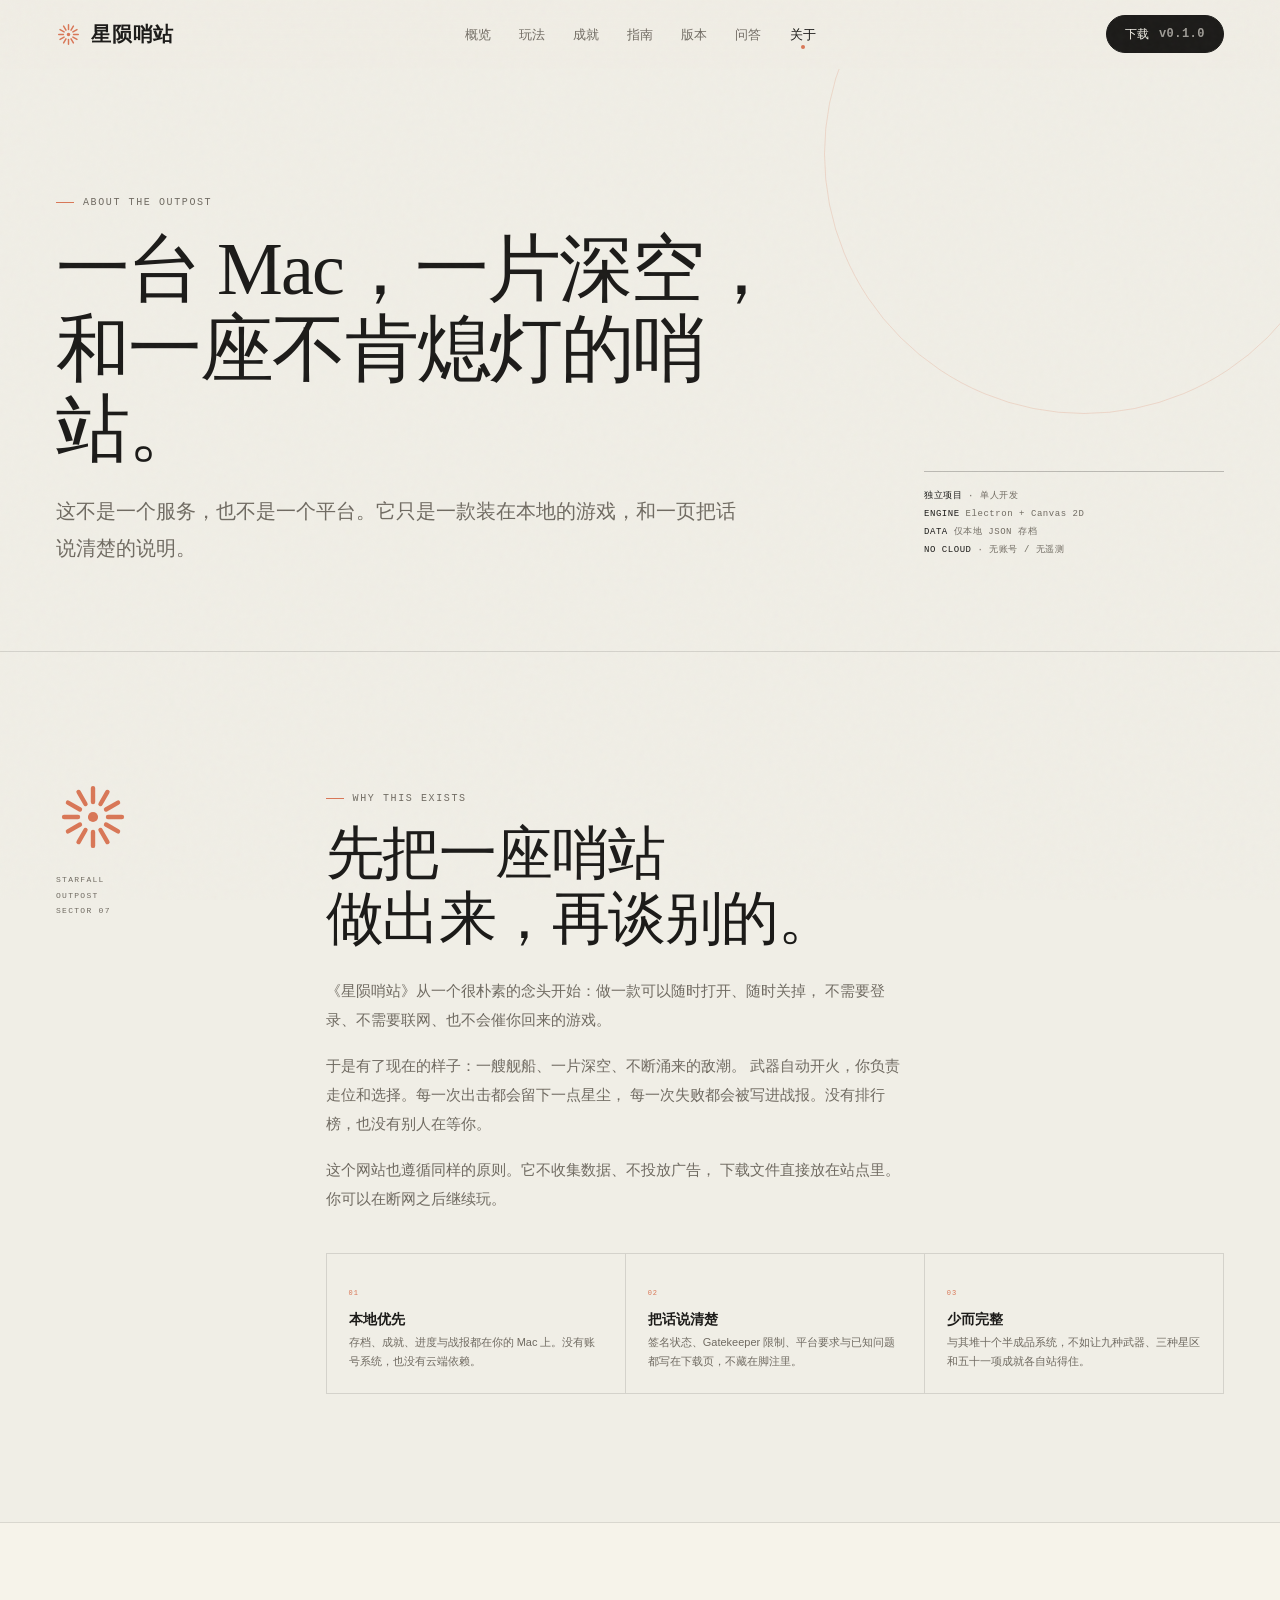
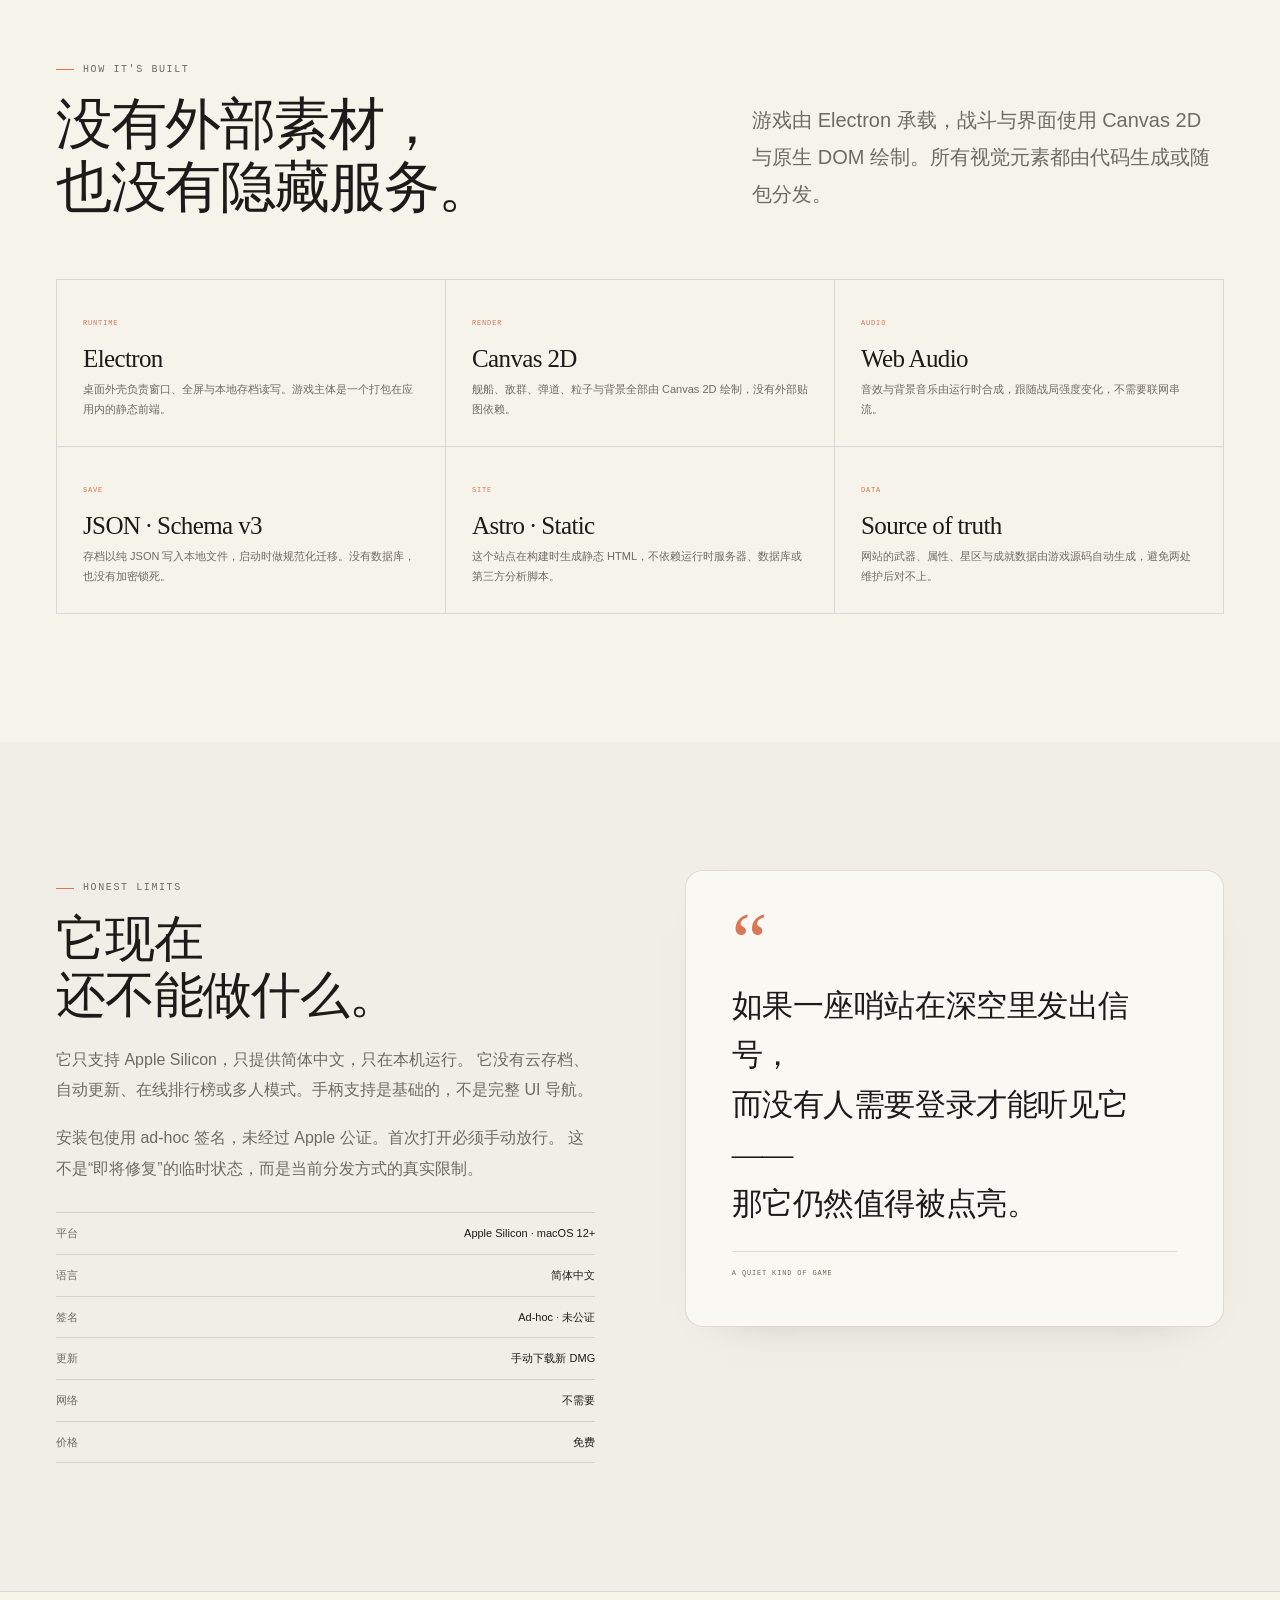
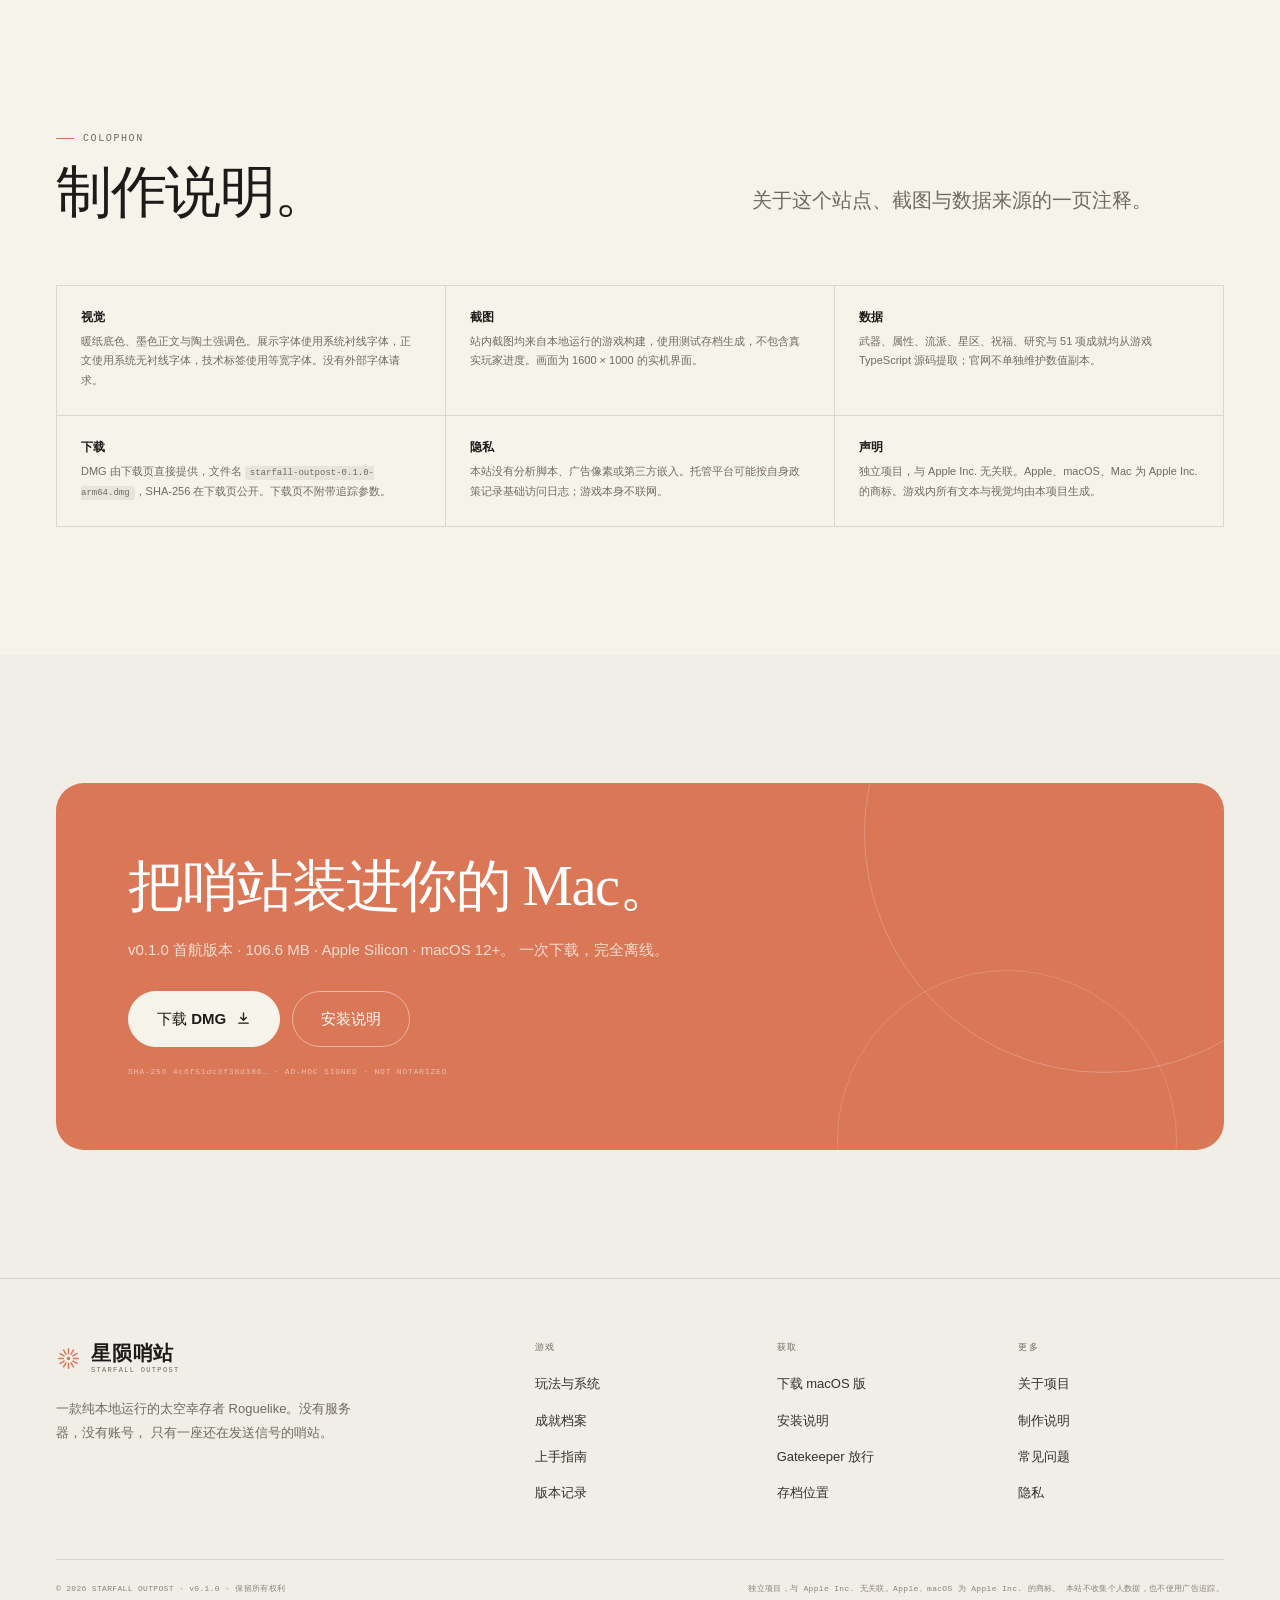
==== about/index.html @ a17a9070 "Deploy STARFALL OUTPOST site v0.1.0" ====
<!DOCTYPE html><html lang="zh-CN"> <head><meta charset="UTF-8"><meta name="viewport" content="width=device-width, initial-scale=1.0"><meta name="color-scheme" content="light"><meta name="theme-color" content="#f0eee6"><title>关于项目 · 星陨哨站</title><meta name="description" content="关于《星陨哨站》：一款纯本地太空幸存者 Roguelike 的设计原则、技术构成、已知限制与制作说明。"><link rel="canonical" href="https://luckbubby2014.github.io/about/"><link rel="icon" type="image/svg+xml" href="/favicon.svg"><link rel="apple-touch-icon" href="/images/app-icon.png"><meta property="og:type" content="website"><meta property="og:site_name" content="星陨哨站"><meta property="og:locale" content="zh_CN"><meta property="og:title" content="关于项目 · 星陨哨站"><meta property="og:description" content="关于《星陨哨站》：一款纯本地太空幸存者 Roguelike 的设计原则、技术构成、已知限制与制作说明。"><meta property="og:url" content="https://luckbubby2014.github.io/about/"><meta property="og:image" content="https://luckbubby2014.github.io/images/og.png"><meta property="og:image:width" content="1200"><meta property="og:image:height" content="630"><meta name="twitter:card" content="summary_large_image"><meta name="twitter:title" content="关于项目 · 星陨哨站"><meta name="twitter:description" content="关于《星陨哨站》：一款纯本地太空幸存者 Roguelike 的设计原则、技术构成、已知限制与制作说明。"><meta name="twitter:image" content="https://luckbubby2014.github.io/images/og.png"><script type="application/ld+json">{"@context":"https://schema.org","@type":"VideoGame","name":"星陨哨站","alternateName":"STARFALL OUTPOST","description":"《星陨哨站》是一款纯本地运行的太空幸存者 Roguelike。自动开火、手动走位，在九种武器、四系流派与无尽敌潮之间，拼出一条属于你的防线。","genre":["Roguelike","Survivors-like","Shooter"],"gamePlatform":"macOS","operatingSystem":"macOS 12+","applicationCategory":"GameApplication","softwareVersion":"0.1.0","inLanguage":"zh-CN","offers":{"@type":"Offer","price":"0","priceCurrency":"CNY"},"publisher":{"@type":"Organization","name":"STARFALL OUTPOST"}}</script><link rel="stylesheet" href="/_astro/about.CJ0Wlrjl.css">
<link rel="stylesheet" href="/_astro/about.CrlZFzSG.css"></head> <body class> <a class="skip-link" href="#main">跳到主要内容</a> <header class="site-header" id="site-header"> <div class="wrap header-inner"> <a class="brand " href="/" aria-label="星陨哨站 · 首页"> <svg class="brand-mark" width="22" height="22" viewBox="0 0 32 32" fill="none" aria-hidden="true"> <g stroke="currentColor" stroke-width="1.9" stroke-linecap="round"> <line x1="16" y1="3.5" x2="16" y2="9.5" transform="rotate(0 16 16)"></line><line x1="16" y1="3.5" x2="16" y2="9.5" transform="rotate(30 16 16)"></line><line x1="16" y1="3.5" x2="16" y2="9.5" transform="rotate(60 16 16)"></line><line x1="16" y1="3.5" x2="16" y2="9.5" transform="rotate(90 16 16)"></line><line x1="16" y1="3.5" x2="16" y2="9.5" transform="rotate(120 16 16)"></line><line x1="16" y1="3.5" x2="16" y2="9.5" transform="rotate(150 16 16)"></line><line x1="16" y1="3.5" x2="16" y2="9.5" transform="rotate(180 16 16)"></line><line x1="16" y1="3.5" x2="16" y2="9.5" transform="rotate(210 16 16)"></line><line x1="16" y1="3.5" x2="16" y2="9.5" transform="rotate(240 16 16)"></line><line x1="16" y1="3.5" x2="16" y2="9.5" transform="rotate(270 16 16)"></line><line x1="16" y1="3.5" x2="16" y2="9.5" transform="rotate(300 16 16)"></line><line x1="16" y1="3.5" x2="16" y2="9.5" transform="rotate(330 16 16)"></line> </g> <circle cx="16" cy="16" r="2.2" fill="currentColor"></circle> </svg> <span class="brand-word"> <span class="brand-cn">星陨哨站</span>  </span> </a> <nav class="site-nav" aria-label="主导航"> <a href="/"> 概览 </a><a href="/features"> 玩法 </a><a href="/achievements"> 成就 </a><a href="/guide"> 指南 </a><a href="/changelog"> 版本 </a><a href="/faq"> 问答 </a><a href="/about" aria-current="page"> 关于 </a> </nav> <div class="header-actions"> <a class="btn btn--sm" href="/download">
下载 <span class="mono" style="opacity:.6">v0.1.0</span> </a> <button class="nav-toggle" type="button" aria-expanded="false" aria-controls="mobile-nav" aria-label="打开菜单"> <span></span> </button> </div> </div> </header> <div class="mobile-nav" id="mobile-nav"> <a href="/"> 概览 <span>01</span> </a><a href="/features"> 玩法 <span>02</span> </a><a href="/achievements"> 成就 <span>03</span> </a><a href="/guide"> 指南 <span>04</span> </a><a href="/changelog"> 版本 <span>05</span> </a><a href="/faq"> 问答 <span>06</span> </a><a href="/about" aria-current="page"> 关于 <span>07</span> </a><a href="/download"> 下载 <span>08</span> </a> <a class="btn" href="/download">下载 macOS 版 · 106.6 MB</a> </div> <main id="main">  <header class="page-hero"> <div class="wrap"> <div class="eyebrow">ABOUT THE OUTPOST</div> <div class="page-hero-side"> <div> <h1>一台 Mac，一片深空，<br />和一座不肯熄灯的哨站。</h1> <p class="lede">这不是一个服务，也不是一个平台。它只是一款装在本地的游戏，和一页把话说清楚的说明。</p> </div> <div class="page-hero-note"><b>独立项目</b> · 单人开发<br /><b>ENGINE</b> Electron + Canvas 2D<br /><b>DATA</b> 仅本地 JSON 存档<br /><b>NO CLOUD</b> · 无账号 / 无遥测</div> </div> </div> </header> <section class="section" data-astro-cid-kh7btl4r> <div class="wrap about-layout" data-astro-cid-kh7btl4r> <aside class="about-mark" data-astro-cid-kh7btl4r> <svg class width="74" height="74" viewBox="0 0 32 32" fill="none" aria-hidden="true"> <g stroke="currentColor" stroke-width="1.9" stroke-linecap="round"> <line x1="16" y1="3.5" x2="16" y2="9.5" transform="rotate(0 16 16)"></line><line x1="16" y1="3.5" x2="16" y2="9.5" transform="rotate(30 16 16)"></line><line x1="16" y1="3.5" x2="16" y2="9.5" transform="rotate(60 16 16)"></line><line x1="16" y1="3.5" x2="16" y2="9.5" transform="rotate(90 16 16)"></line><line x1="16" y1="3.5" x2="16" y2="9.5" transform="rotate(120 16 16)"></line><line x1="16" y1="3.5" x2="16" y2="9.5" transform="rotate(150 16 16)"></line><line x1="16" y1="3.5" x2="16" y2="9.5" transform="rotate(180 16 16)"></line><line x1="16" y1="3.5" x2="16" y2="9.5" transform="rotate(210 16 16)"></line><line x1="16" y1="3.5" x2="16" y2="9.5" transform="rotate(240 16 16)"></line><line x1="16" y1="3.5" x2="16" y2="9.5" transform="rotate(270 16 16)"></line><line x1="16" y1="3.5" x2="16" y2="9.5" transform="rotate(300 16 16)"></line><line x1="16" y1="3.5" x2="16" y2="9.5" transform="rotate(330 16 16)"></line> </g> <circle cx="16" cy="16" r="2.2" fill="currentColor"></circle> </svg> <span class="mono" data-astro-cid-kh7btl4r>STARFALL<br data-astro-cid-kh7btl4r>OUTPOST<br data-astro-cid-kh7btl4r>SECTOR 07</span> </aside> <div class="about-copy" data-astro-cid-kh7btl4r> <div class="eyebrow" data-astro-cid-kh7btl4r>WHY THIS EXISTS</div> <h2 style="margin-top:14px" data-astro-cid-kh7btl4r>先把一座哨站<br data-astro-cid-kh7btl4r>做出来，再谈别的。</h2> <div class="body-copy" style="margin-top:24px" data-astro-cid-kh7btl4r> <p data-astro-cid-kh7btl4r>
《星陨哨站》从一个很朴素的念头开始：做一款可以随时打开、随时关掉，
            不需要登录、不需要联网、也不会催你回来的游戏。
</p> <p data-astro-cid-kh7btl4r>
于是有了现在的样子：一艘舰船、一片深空、不断涌来的敌潮。
            武器自动开火，你负责走位和选择。每一次出击都会留下一点星尘，
            每一次失败都会被写进战报。没有排行榜，也没有别人在等你。
</p> <p data-astro-cid-kh7btl4r>
这个网站也遵循同样的原则。它不收集数据、不投放广告，
            下载文件直接放在站点里。你可以在断网之后继续玩。
</p> </div> <div class="about-principles" data-astro-cid-kh7btl4r> <article data-astro-cid-kh7btl4r><span class="mono" data-astro-cid-kh7btl4r>01</span><h3 data-astro-cid-kh7btl4r>本地优先</h3><p data-astro-cid-kh7btl4r>存档、成就、进度与战报都在你的 Mac 上。没有账号系统，也没有云端依赖。</p></article> <article data-astro-cid-kh7btl4r><span class="mono" data-astro-cid-kh7btl4r>02</span><h3 data-astro-cid-kh7btl4r>把话说清楚</h3><p data-astro-cid-kh7btl4r>签名状态、Gatekeeper 限制、平台要求与已知问题都写在下载页，不藏在脚注里。</p></article> <article data-astro-cid-kh7btl4r><span class="mono" data-astro-cid-kh7btl4r>03</span><h3 data-astro-cid-kh7btl4r>少而完整</h3><p data-astro-cid-kh7btl4r>与其堆十个半成品系统，不如让九种武器、三种星区和五十一项成就各自站得住。</p></article> </div> </div> </div> </section> <section class="section section--paper-warm section--line" data-astro-cid-kh7btl4r> <div class="wrap" data-astro-cid-kh7btl4r> <div class="section-head" data-astro-cid-kh7btl4r> <div data-astro-cid-kh7btl4r> <div class="eyebrow" data-astro-cid-kh7btl4r>HOW IT'S BUILT</div> <h2 data-astro-cid-kh7btl4r>没有外部素材，<br data-astro-cid-kh7btl4r>也没有隐藏服务。</h2> </div> <p class="lede" data-astro-cid-kh7btl4r>游戏由 Electron 承载，战斗与界面使用 Canvas 2D 与原生 DOM 绘制。所有视觉元素都由代码生成或随包分发。</p> </div> <div class="tech-grid" data-astro-cid-kh7btl4r> <article data-astro-cid-kh7btl4r><span class="mono" data-astro-cid-kh7btl4r>RUNTIME</span><h3 data-astro-cid-kh7btl4r>Electron</h3><p data-astro-cid-kh7btl4r>桌面外壳负责窗口、全屏与本地存档读写。游戏主体是一个打包在应用内的静态前端。</p></article> <article data-astro-cid-kh7btl4r><span class="mono" data-astro-cid-kh7btl4r>RENDER</span><h3 data-astro-cid-kh7btl4r>Canvas 2D</h3><p data-astro-cid-kh7btl4r>舰船、敌群、弹道、粒子与背景全部由 Canvas 2D 绘制，没有外部贴图依赖。</p></article> <article data-astro-cid-kh7btl4r><span class="mono" data-astro-cid-kh7btl4r>AUDIO</span><h3 data-astro-cid-kh7btl4r>Web Audio</h3><p data-astro-cid-kh7btl4r>音效与背景音乐由运行时合成，跟随战局强度变化，不需要联网串流。</p></article> <article data-astro-cid-kh7btl4r><span class="mono" data-astro-cid-kh7btl4r>SAVE</span><h3 data-astro-cid-kh7btl4r>JSON · Schema v3</h3><p data-astro-cid-kh7btl4r>存档以纯 JSON 写入本地文件，启动时做规范化迁移。没有数据库，也没有加密锁死。</p></article> <article data-astro-cid-kh7btl4r><span class="mono" data-astro-cid-kh7btl4r>SITE</span><h3 data-astro-cid-kh7btl4r>Astro · Static</h3><p data-astro-cid-kh7btl4r>这个站点在构建时生成静态 HTML，不依赖运行时服务器、数据库或第三方分析脚本。</p></article> <article data-astro-cid-kh7btl4r><span class="mono" data-astro-cid-kh7btl4r>DATA</span><h3 data-astro-cid-kh7btl4r>Source of truth</h3><p data-astro-cid-kh7btl4r>网站的武器、属性、星区与成就数据由游戏源码自动生成，避免两处维护后对不上。</p></article> </div> </div> </section> <section class="section" data-astro-cid-kh7btl4r> <div class="wrap about-columns" data-astro-cid-kh7btl4r> <div data-astro-cid-kh7btl4r> <div class="eyebrow" data-astro-cid-kh7btl4r>HONEST LIMITS</div> <h2 style="margin-top:14px" data-astro-cid-kh7btl4r>它现在<br data-astro-cid-kh7btl4r>还不能做什么。</h2> <div class="body-copy" style="margin-top:22px" data-astro-cid-kh7btl4r> <p data-astro-cid-kh7btl4r>
它只支持 Apple Silicon，只提供简体中文，只在本机运行。
            它没有云存档、自动更新、在线排行榜或多人模式。手柄支持是基础的，不是完整 UI 导航。
</p> <p data-astro-cid-kh7btl4r>
安装包使用 ad-hoc 签名，未经过 Apple 公证。首次打开必须手动放行。
            这不是“即将修复”的临时状态，而是当前分发方式的真实限制。
</p> </div> <div class="limits-list" data-astro-cid-kh7btl4r> <div data-astro-cid-kh7btl4r><span data-astro-cid-kh7btl4r>平台</span><b data-astro-cid-kh7btl4r>Apple Silicon · macOS 12+</b></div> <div data-astro-cid-kh7btl4r><span data-astro-cid-kh7btl4r>语言</span><b data-astro-cid-kh7btl4r>简体中文</b></div> <div data-astro-cid-kh7btl4r><span data-astro-cid-kh7btl4r>签名</span><b data-astro-cid-kh7btl4r>Ad-hoc · 未公证</b></div> <div data-astro-cid-kh7btl4r><span data-astro-cid-kh7btl4r>更新</span><b data-astro-cid-kh7btl4r>手动下载新 DMG</b></div> <div data-astro-cid-kh7btl4r><span data-astro-cid-kh7btl4r>网络</span><b data-astro-cid-kh7btl4r>不需要</b></div> <div data-astro-cid-kh7btl4r><span data-astro-cid-kh7btl4r>价格</span><b data-astro-cid-kh7btl4r>免费</b></div> </div> </div> <div class="about-quote" data-astro-cid-kh7btl4r> <div class="quote-mark" aria-hidden="true" data-astro-cid-kh7btl4r>“</div> <blockquote data-astro-cid-kh7btl4r>
如果一座哨站在深空里发出信号，<br data-astro-cid-kh7btl4r>
而没有人需要登录才能听见它——<br data-astro-cid-kh7btl4r>
那它仍然值得被点亮。
</blockquote> <span class="mono" data-astro-cid-kh7btl4r>A QUIET KIND OF GAME</span> </div> </div> </section> <section class="section section--paper-warm section--line" id="colophon" data-astro-cid-kh7btl4r> <div class="wrap" data-astro-cid-kh7btl4r> <div class="section-head" data-astro-cid-kh7btl4r> <div data-astro-cid-kh7btl4r> <div class="eyebrow" data-astro-cid-kh7btl4r>COLOPHON</div> <h2 data-astro-cid-kh7btl4r>制作说明。</h2> </div> <p class="lede" data-astro-cid-kh7btl4r>关于这个站点、截图与数据来源的一页注释。</p> </div> <div class="colophon-grid" data-astro-cid-kh7btl4r> <div data-astro-cid-kh7btl4r> <h3 data-astro-cid-kh7btl4r>视觉</h3> <p data-astro-cid-kh7btl4r>暖纸底色、墨色正文与陶土强调色。展示字体使用系统衬线字体，正文使用系统无衬线字体，技术标签使用等宽字体。没有外部字体请求。</p> </div> <div data-astro-cid-kh7btl4r> <h3 data-astro-cid-kh7btl4r>截图</h3> <p data-astro-cid-kh7btl4r>站内截图均来自本地运行的游戏构建，使用测试存档生成，不包含真实玩家进度。画面为 1600 × 1000 的实机界面。</p> </div> <div data-astro-cid-kh7btl4r> <h3 data-astro-cid-kh7btl4r>数据</h3> <p data-astro-cid-kh7btl4r>武器、属性、流派、星区、祝福、研究与 51 项成就均从游戏 TypeScript 源码提取；官网不单独维护数值副本。</p> </div> <div data-astro-cid-kh7btl4r> <h3 data-astro-cid-kh7btl4r>下载</h3> <p data-astro-cid-kh7btl4r>DMG 由下载页直接提供，文件名 <code data-astro-cid-kh7btl4r>starfall-outpost-0.1.0-arm64.dmg</code>，SHA-256 在下载页公开。下载页不附带追踪参数。</p> </div> <div data-astro-cid-kh7btl4r> <h3 data-astro-cid-kh7btl4r>隐私</h3> <p data-astro-cid-kh7btl4r>本站没有分析脚本、广告像素或第三方嵌入。托管平台可能按自身政策记录基础访问日志；游戏本身不联网。</p> </div> <div data-astro-cid-kh7btl4r> <h3 data-astro-cid-kh7btl4r>声明</h3> <p data-astro-cid-kh7btl4r>独立项目，与 Apple Inc. 无关联。Apple、macOS、Mac 为 Apple Inc. 的商标。游戏内所有文本与视觉均由本项目生成。</p> </div> </div> </div> </section> <section class="section"> <div class="wrap"> <div class="cta-band" data-reveal> <h2>把哨站装进你的 Mac。</h2> <p>
v0.1.0 首航版本 · 106.6 MB · Apple Silicon · macOS 12+。
        一次下载，完全离线。
</p> <div class="btn-row"> <a class="btn btn--light btn--lg" href="https://github.com/luckbubby2014/luckbubby2014.github.io/releases/download/v0.1.0/starfall-outpost-0.1.0-arm64.dmg" download="星陨哨站-0.1.0-arm64.dmg">
下载 DMG
<svg width="15" height="15" viewBox="0 0 16 16" fill="none" aria-hidden="true"> <path d="M8 2v8m0 0 3-3m-3 3L5 7M3 13h10" stroke="currentColor" stroke-width="1.4" stroke-linecap="round" stroke-linejoin="round"></path> </svg> </a> <a class="btn btn--ghost btn--lg" href="/download" style="--btn-fg:#fff;--btn-border:rgba(255,255,255,.45)">
安装说明
</a> </div> <div class="cta-meta">
SHA-256 4c6f51dc3f38d386… · AD-HOC SIGNED · NOT NOTARIZED
</div> </div> </div> </section>   </main> <footer class="site-footer"> <div class="wrap"> <div class="footer-top"> <div class="footer-brand"> <a class="brand " href="/" aria-label="星陨哨站 · 首页"> <svg class="brand-mark" width="26" height="26" viewBox="0 0 32 32" fill="none" aria-hidden="true"> <g stroke="currentColor" stroke-width="1.9" stroke-linecap="round"> <line x1="16" y1="3.5" x2="16" y2="9.5" transform="rotate(0 16 16)"></line><line x1="16" y1="3.5" x2="16" y2="9.5" transform="rotate(30 16 16)"></line><line x1="16" y1="3.5" x2="16" y2="9.5" transform="rotate(60 16 16)"></line><line x1="16" y1="3.5" x2="16" y2="9.5" transform="rotate(90 16 16)"></line><line x1="16" y1="3.5" x2="16" y2="9.5" transform="rotate(120 16 16)"></line><line x1="16" y1="3.5" x2="16" y2="9.5" transform="rotate(150 16 16)"></line><line x1="16" y1="3.5" x2="16" y2="9.5" transform="rotate(180 16 16)"></line><line x1="16" y1="3.5" x2="16" y2="9.5" transform="rotate(210 16 16)"></line><line x1="16" y1="3.5" x2="16" y2="9.5" transform="rotate(240 16 16)"></line><line x1="16" y1="3.5" x2="16" y2="9.5" transform="rotate(270 16 16)"></line><line x1="16" y1="3.5" x2="16" y2="9.5" transform="rotate(300 16 16)"></line><line x1="16" y1="3.5" x2="16" y2="9.5" transform="rotate(330 16 16)"></line> </g> <circle cx="16" cy="16" r="2.2" fill="currentColor"></circle> </svg> <span class="brand-word"> <span class="brand-cn">星陨哨站</span> <span class="brand-en">STARFALL OUTPOST</span> </span> </a> <p>
一款纯本地运行的太空幸存者 Roguelike。没有服务器，没有账号，
          只有一座还在发送信号的哨站。
</p> </div> <div class="footer-col"> <h3>游戏</h3> <ul> <li><a href="/features">玩法与系统</a></li> <li><a href="/achievements">成就档案</a></li> <li><a href="/guide">上手指南</a></li> <li><a href="/changelog">版本记录</a></li> </ul> </div> <div class="footer-col"> <h3>获取</h3> <ul> <li><a href="/download">下载 macOS 版</a></li> <li><a href="/download#install">安装说明</a></li> <li><a href="/download#gatekeeper">Gatekeeper 放行</a></li> <li><a href="/faq#save">存档位置</a></li> </ul> </div> <div class="footer-col"> <h3>更多</h3> <ul> <li><a href="/about">关于项目</a></li> <li><a href="/about#colophon">制作说明</a></li> <li><a href="/faq">常见问题</a></li> <li><a href="/faq#privacy">隐私</a></li> </ul> </div> </div> <div class="footer-bottom"> <span>© 2026 STARFALL OUTPOST · v0.1.0 · 保留所有权利</span> <span class="legal">
独立项目，与 Apple Inc. 无关联。Apple、macOS 为 Apple Inc. 的商标。
        本站不收集个人数据，也不使用广告追踪。
</span> </div> </div> </footer> <div class="lightbox" id="lightbox" aria-hidden="true" role="dialog" aria-label="查看大图"> <button class="lightbox-close" type="button" aria-label="关闭大图">×</button> <img alt=""> </div> <div class="toast" id="toast" role="status" aria-live="polite"></div> <script type="module">const v=document.getElementById("site-header"),n=document.querySelector(".nav-toggle"),a=document.getElementById("mobile-nav"),b=()=>{v?.classList.toggle("is-scrolled",window.scrollY>8)};b();window.addEventListener("scroll",b,{passive:!0});const c=()=>{n?.setAttribute("aria-expanded","false"),n?.setAttribute("aria-label","打开菜单"),a?.classList.remove("is-open"),document.body.classList.remove("nav-open")};n?.addEventListener("click",()=>{const e=n.getAttribute("aria-expanded")==="true";n.setAttribute("aria-expanded",String(!e)),n.setAttribute("aria-label",e?"打开菜单":"关闭菜单"),a?.classList.toggle("is-open",!e),document.body.classList.toggle("nav-open",!e)});a?.querySelectorAll("a").forEach(e=>e.addEventListener("click",c));window.addEventListener("keydown",e=>{e.key==="Escape"&&c()});window.addEventListener("resize",()=>{window.innerWidth>1040&&c()});const l=document.querySelectorAll("[data-reveal]");if("IntersectionObserver"in window&&!window.matchMedia("(prefers-reduced-motion: reduce)").matches){const e=new IntersectionObserver(t=>{for(const o of t)o.isIntersecting&&(o.target.classList.add("is-revealed"),e.unobserve(o.target))},{rootMargin:"0px 0px -8% 0px",threshold:.08});l.forEach(t=>e.observe(t))}else l.forEach(e=>e.classList.add("is-revealed"));const s=document.getElementById("lightbox"),i=s?.querySelector("img"),y=(e,t)=>{!s||!i||(i.src=e,i.alt=t,s.classList.add("is-open"),s.setAttribute("aria-hidden","false"),document.body.classList.add("nav-open"),s.querySelector(".lightbox-close")?.focus())},d=()=>{s&&(s.classList.remove("is-open"),s.setAttribute("aria-hidden","true"),document.body.classList.remove("nav-open"),i&&(i.src=""))};document.querySelectorAll("[data-lightbox]").forEach(e=>{const t=()=>{const o=e.querySelector("img");o&&y(o.src,o.alt)};e.addEventListener("click",t),e.addEventListener("keydown",o=>{(o.key==="Enter"||o.key===" ")&&(o.preventDefault(),t())}),e.hasAttribute("tabindex")||e.setAttribute("tabindex","0"),e.hasAttribute("role")||e.setAttribute("role","button")});s?.addEventListener("click",e=>{e.target===s&&d()});s?.querySelector(".lightbox-close")?.addEventListener("click",d);let u=0;const r=document.getElementById("toast"),m=e=>{r&&(r.textContent=e,r.classList.add("is-visible"),window.clearTimeout(u),u=window.setTimeout(()=>r.classList.remove("is-visible"),2100))};document.addEventListener("site:toast",e=>{m(e.detail||"已复制")});document.addEventListener("keydown",e=>{e.key==="Escape"&&s?.classList.contains("is-open")&&d()});const g=async e=>{try{if(navigator.clipboard&&window.isSecureContext)return await navigator.clipboard.writeText(e),!0}catch{}try{const t=document.createElement("textarea");t.value=e,t.setAttribute("readonly",""),t.style.position="fixed",t.style.opacity="0",document.body.appendChild(t),t.select();const o=document.execCommand("copy");return document.body.removeChild(t),o}catch{return!1}};document.querySelectorAll("[data-copy]").forEach(e=>{e.addEventListener("click",async()=>{const t=e.dataset.copy??"",o=await g(t);m(o?"已复制到剪贴板":"复制失败，请手动选择文本")})});document.documentElement.style.scrollPaddingTop="88px";</script> </body> </html>
---- _astro/about.CJ0Wlrjl.css ----
:root{--paper: #f0eee6;--paper-warm: #f6f3ea;--paper-deep: #e7e2d6;--paper-card: #faf8f3;--ink: #1c1b19;--ink-soft: #34312c;--muted: #706b62;--muted-light: #8b857a;--line: rgba(28, 27, 25, .13);--line-strong: rgba(28, 27, 25, .25);--clay: #d97757;--clay-deep: #b95c3d;--clay-soft: #f0d2c5;--sage: #7c896c;--sky: #6c8da6;--gold: #b88a3f;--white: #fffdf8;--font-sans: -apple-system, BlinkMacSystemFont, "SF Pro SC", "SF Pro Text", "PingFang SC", "Hiragino Sans GB", "Microsoft YaHei", "Segoe UI", sans-serif;--font-serif: "Iowan Old Style", "Palatino Linotype", Palatino, "Book Antiqua", "Songti SC", "STSong", "Noto Serif SC", "Source Han Serif SC", serif;--font-mono: "SFMono-Regular", "SF Mono", ui-monospace, Menlo, Consolas, "Liberation Mono", monospace;--max: 1200px;--gutter: clamp(20px, 4.5vw, 56px);--radius-sm: 10px;--radius: 18px;--radius-lg: 28px;--ease: cubic-bezier(.22, 1, .36, 1);--shadow-soft: 0 28px 70px -52px rgba(38, 30, 22, .55);--shadow-card: 0 1px 0 rgba(255, 255, 255, .55) inset, 0 18px 44px -42px rgba(38, 30, 22, .5)}*,*:before,*:after{box-sizing:border-box}html{scroll-behavior:smooth;-webkit-text-size-adjust:100%}body{margin:0;background:var(--paper);color:var(--ink);font-family:var(--font-sans);font-size:16px;line-height:1.7;text-rendering:optimizeLegibility;-webkit-font-smoothing:antialiased;overflow-x:hidden}body:after{content:"";position:fixed;inset:0;z-index:1000;pointer-events:none;opacity:.025;background-image:url("data:image/svg+xml,%3Csvg viewBox='0 0 180 180' xmlns='http://www.w3.org/2000/svg'%3E%3Cfilter id='n'%3E%3CfeTurbulence type='fractalNoise' baseFrequency='0.82' numOctaves='3' stitchTiles='stitch'/%3E%3C/filter%3E%3Crect width='100%25' height='100%25' filter='url(%23n)'/%3E%3C/svg%3E")}body.nav-open{overflow:hidden}::selection{background:var(--clay);color:#fff}img,svg,video{display:block;max-width:100%}img{height:auto}a{color:inherit;text-decoration-thickness:1px;text-underline-offset:.2em}button,input,select{font:inherit;color:inherit}button{cursor:pointer}h1,h2,h3,h4,p,figure,blockquote{margin:0}ul,ol{margin:0;padding:0;list-style:none}:focus-visible{outline:2px solid var(--clay);outline-offset:3px;border-radius:3px}.skip-link{position:fixed;top:12px;left:12px;z-index:2000;transform:translateY(-160%);background:var(--ink);color:var(--white);padding:10px 16px;border-radius:999px;font-size:13px;transition:transform .2s var(--ease)}.skip-link:focus{transform:translateY(0)}.wrap{width:min(100% - var(--gutter) * 2,var(--max));margin-inline:auto}.narrow{width:min(100% - var(--gutter) * 2,840px);margin-inline:auto}.section{padding-block:clamp(72px,10vw,132px)}.section--tight{padding-block:clamp(52px,7vw,88px)}.section--line{border-top:1px solid var(--line)}.section--paper-warm{background:var(--paper-warm)}.section--ink{background:var(--ink);color:var(--paper-warm)}.grid{display:grid;gap:24px}.display,h1,h2,h3{font-family:var(--font-serif);font-weight:500;letter-spacing:-.025em;text-wrap:balance}.display{font-size:clamp(48px,7.9vw,100px);line-height:1.04}h1{font-size:clamp(40px,6vw,74px);line-height:1.08}h2{font-size:clamp(32px,4.4vw,58px);line-height:1.12}h3{font-size:clamp(23px,2.4vw,31px);line-height:1.25}.lede{font-size:clamp(17px,1.6vw,20px);line-height:1.85;color:var(--muted);max-width:62ch}.body-copy{color:var(--muted);line-height:1.9}.body-copy p+p{margin-top:1.1em}.small{font-size:13px;line-height:1.7;color:var(--muted)}.eyebrow{display:inline-flex;align-items:center;gap:9px;font-family:var(--font-mono);font-size:10px;line-height:1.4;letter-spacing:.16em;text-transform:uppercase;color:var(--muted)}.eyebrow:before{content:"";width:18px;height:1px;background:var(--clay)}.eyebrow--plain:before{display:none}.eyebrow .mark{color:var(--clay)}.mono{font-family:var(--font-mono);letter-spacing:.04em}.serif{font-family:var(--font-serif)}.accent{color:var(--clay)}.underline-mark{background-image:linear-gradient(transparent 67%,#d977573d 67%);background-repeat:no-repeat;background-size:100% 100%}.section-head{display:grid;grid-template-columns:minmax(0,1.05fr) minmax(280px,.8fr);gap:clamp(28px,6vw,100px);align-items:end;margin-bottom:clamp(36px,5vw,60px)}.section-head h2{margin-top:14px}.section-head .lede{padding-bottom:6px}.section-head--stack{display:block;max-width:720px}.section-head--center{display:block;max-width:780px;margin-inline:auto;text-align:center}.section-head--center .lede{margin-inline:auto}.text-link{display:inline-flex;align-items:center;gap:8px;font-size:14px;font-weight:560;text-decoration:none;border-bottom:1px solid var(--line-strong);padding-bottom:2px;transition:color .2s ease,border-color .2s ease,gap .25s var(--ease)}.text-link:hover{color:var(--clay-deep);border-color:var(--clay);gap:12px}.text-link .arrow{transition:transform .25s var(--ease)}.text-link:hover .arrow{transform:translate(2px)}.btn{--btn-bg: var(--ink);--btn-fg: var(--paper-warm);--btn-border: var(--ink);position:relative;display:inline-flex;align-items:center;justify-content:center;gap:10px;min-height:50px;padding:0 23px;border-radius:999px;border:1px solid var(--btn-border);background:var(--btn-bg);color:var(--btn-fg);font-size:14px;font-weight:560;line-height:1;text-decoration:none;white-space:nowrap;transition:transform .25s var(--ease),background .2s ease,box-shadow .25s var(--ease),color .2s ease}.btn:hover{transform:translateY(-2px);box-shadow:0 12px 26px -18px #000000a6}.btn:active{transform:translateY(0)}.btn svg{flex:none}.btn--ghost{--btn-bg: transparent;--btn-fg: var(--ink);--btn-border: var(--line-strong)}.btn--ghost:hover{--btn-bg: rgba(255, 253, 248, .6);--btn-border: var(--ink)}.btn--clay{--btn-bg: var(--clay);--btn-fg: #fff;--btn-border: var(--clay)}.btn--clay:hover{--btn-bg: var(--clay-deep);--btn-border: var(--clay-deep)}.btn--light{--btn-bg: var(--paper-warm);--btn-fg: var(--ink);--btn-border: var(--paper-warm)}.btn--light:hover{--btn-bg: #fff;--btn-border: #fff}.btn--sm{min-height:40px;padding-inline:18px;font-size:13px}.btn--lg{min-height:56px;padding-inline:28px;font-size:15px}.btn-row{display:flex;flex-wrap:wrap;align-items:center;gap:12px}.site-header{position:sticky;top:0;z-index:100;background:#f0eee6c7;border-bottom:1px solid transparent;backdrop-filter:saturate(130%) blur(18px);-webkit-backdrop-filter:saturate(130%) blur(18px);transition:border-color .25s ease,background .25s ease}.site-header.is-scrolled{border-bottom-color:var(--line);background:#f0eee6eb}.header-inner{display:flex;align-items:center;justify-content:space-between;gap:24px;height:68px}.brand{display:inline-flex;align-items:center;gap:10px;text-decoration:none;flex:none}.brand-mark{width:25px;height:25px;color:var(--clay);transition:transform .5s var(--ease)}.brand:hover .brand-mark{transform:rotate(45deg)}.brand-word{display:flex;flex-direction:column;line-height:1}.brand-cn{font-family:var(--font-serif);font-size:20px;font-weight:600;letter-spacing:.04em;color:var(--ink)}.brand-en{margin-top:4px;font-family:var(--font-mono);font-size:7px;letter-spacing:.19em;color:var(--muted)}.site-nav{display:flex;align-items:center;gap:clamp(14px,2.2vw,30px)}.site-nav a{position:relative;font-size:13px;line-height:1;color:var(--muted);text-decoration:none;padding:8px 0;transition:color .2s ease}.site-nav a:hover,.site-nav a[aria-current=page]{color:var(--ink)}.site-nav a[aria-current=page]:after{content:"";position:absolute;left:50%;bottom:0;width:4px;height:4px;border-radius:999px;background:var(--clay);transform:translate(-50%)}.header-actions{display:flex;align-items:center;gap:10px;flex:none}.header-actions .btn{min-height:38px;padding-inline:18px;font-size:12px}.nav-toggle{display:none;width:42px;height:42px;border:1px solid var(--line-strong);border-radius:999px;background:transparent;align-items:center;justify-content:center}.nav-toggle span{position:relative;width:16px;height:1px;background:var(--ink);transition:transform .25s var(--ease),background .2s ease}.nav-toggle span:before,.nav-toggle span:after{content:"";position:absolute;left:0;width:16px;height:1px;background:var(--ink);transition:transform .25s var(--ease),top .25s var(--ease)}.nav-toggle span:before{top:-5px}.nav-toggle span:after{top:5px}.nav-toggle[aria-expanded=true] span{background:transparent}.nav-toggle[aria-expanded=true] span:before{top:0;transform:rotate(45deg)}.nav-toggle[aria-expanded=true] span:after{top:0;transform:rotate(-45deg)}.mobile-nav{position:fixed;inset:68px 0 0;z-index:90;display:none;flex-direction:column;padding:28px var(--gutter) 40px;background:var(--paper);border-top:1px solid var(--line);overflow-y:auto}.mobile-nav.is-open{display:flex}.mobile-nav a{display:flex;align-items:baseline;justify-content:space-between;padding:17px 0;border-bottom:1px solid var(--line);font-family:var(--font-serif);font-size:28px;text-decoration:none}.mobile-nav a span{font-family:var(--font-mono);font-size:9px;letter-spacing:.12em;color:var(--muted)}.mobile-nav .btn{margin-top:28px;align-self:flex-start;max-width:100%;padding-inline:22px;font-family:var(--font-sans);font-size:14px;font-weight:560}.hero{position:relative;padding-top:clamp(56px,8vw,104px);overflow:clip}.hero:before{content:"";position:absolute;top:-220px;right:-220px;width:600px;height:600px;border-radius:50%;background:radial-gradient(circle,rgba(217,119,87,.14),transparent 66%);pointer-events:none}.hero-copy{position:relative;max-width:980px;margin-inline:auto;text-align:center}.hero-badge{display:inline-flex;align-items:center;gap:10px;padding:7px 13px 7px 8px;border:1px solid var(--line);border-radius:999px;background:#fffdf870;font-family:var(--font-mono);font-size:9px;letter-spacing:.08em;color:var(--muted)}.hero-badge .pill{display:inline-flex;align-items:center;gap:5px;padding:3px 8px;border-radius:999px;background:var(--clay);color:#fff;font-family:var(--font-sans);font-size:10px;font-weight:600;letter-spacing:.02em}.hero-badge .dot{width:5px;height:5px;border-radius:50%;background:var(--sage);box-shadow:0 0 0 3px #7c896c26}.hero h1{margin-top:30px;font-size:clamp(46px,7.6vw,96px);line-height:1.03;letter-spacing:-.04em}.hero h1 .line{display:block}.hero h1 em{font-style:normal;color:var(--clay)}.hero-sub{max-width:680px;margin:28px auto 0;font-size:clamp(16px,1.5vw,18px);line-height:1.9;color:var(--muted)}.hero-actions{display:flex;justify-content:center;flex-wrap:wrap;gap:12px;margin-top:34px}.hero-meta{display:flex;justify-content:center;flex-wrap:wrap;gap:8px 18px;margin-top:24px;font-family:var(--font-mono);font-size:9px;letter-spacing:.1em;color:var(--muted)}.hero-meta span{display:inline-flex;align-items:center;gap:8px}.hero-meta span+span:before{content:"";width:3px;height:3px;border-radius:50%;background:var(--line-strong)}.hero-visual{position:relative;margin-top:clamp(48px,7vw,78px);padding-bottom:8px}.hero-orbit{position:absolute;inset:-9% -6% auto;height:82%;pointer-events:none;color:var(--clay);opacity:.32}.hero-shot{position:relative;margin:0;padding:9px;border:1px solid var(--line);border-radius:var(--radius-lg);background:#fffdf88c;box-shadow:var(--shadow-soft)}.hero-shot:before{content:"";position:absolute;inset:-1px;border-radius:inherit;pointer-events:none;box-shadow:0 1px #fffc inset}.hero-shot img{width:100%;border-radius:calc(var(--radius-lg) - 9px);background:#070a10}.hero-shot figcaption{display:flex;justify-content:space-between;gap:12px;padding:13px 8px 3px;font-family:var(--font-mono);font-size:9px;letter-spacing:.1em;color:var(--muted)}.hero-float{position:absolute;right:-18px;bottom:42px;width:176px;padding:17px 18px;border:1px solid var(--line);border-radius:16px;background:var(--paper-card);box-shadow:var(--shadow-card);transform:rotate(2.5deg)}.hero-float .num{font-family:var(--font-serif);font-size:38px;line-height:1;letter-spacing:-.04em}.hero-float .label{margin-top:7px;font-family:var(--font-mono);font-size:8px;letter-spacing:.13em;color:var(--muted)}.hero-float .rule{height:1px;margin:12px 0 10px;background:var(--line)}.hero-float .tiny{font-size:11px;line-height:1.6;color:var(--muted)}.ticker{border-top:1px solid var(--line);border-bottom:1px solid var(--line);background:#fffdf840}.ticker-inner{display:flex;align-items:center;justify-content:space-between;gap:18px;padding-block:20px;overflow-x:auto;scrollbar-width:none}.ticker-inner::-webkit-scrollbar{display:none}.ticker-item{display:inline-flex;align-items:baseline;gap:9px;white-space:nowrap;font-family:var(--font-mono);font-size:9px;letter-spacing:.1em;color:var(--muted)}.ticker-item b{font-family:var(--font-serif);font-size:21px;font-weight:500;letter-spacing:-.02em;color:var(--ink)}.card{border:1px solid var(--line);border-radius:var(--radius);background:var(--paper-card);box-shadow:var(--shadow-card)}.card-pad{padding:clamp(24px,3vw,36px)}.pillar-grid{display:grid;grid-template-columns:repeat(3,1fr);border-top:1px solid var(--line)}.pillar{padding:32px clamp(20px,3vw,38px) 8px;border-right:1px solid var(--line)}.pillar:first-child{padding-left:0}.pillar:last-child{border-right:0;padding-right:0}.pillar .n{font-family:var(--font-mono);font-size:9px;letter-spacing:.16em;color:var(--clay)}.pillar h3{margin-top:18px;font-size:clamp(22px,2.1vw,28px)}.pillar p{margin-top:14px;color:var(--muted);font-size:14px;line-height:1.85}.media-grid{display:grid;grid-template-columns:1.55fr 1fr;grid-template-rows:auto auto;gap:18px}.shot{position:relative;margin:0;overflow:hidden;border:1px solid var(--line);border-radius:var(--radius);background:#080b11;cursor:zoom-in}.shot img{width:100%;height:100%;object-fit:cover;transition:transform .8s var(--ease),opacity .25s ease}.shot:hover img{transform:scale(1.015);opacity:.92}.shot--main{grid-row:span 2;min-height:520px}.shot--small{min-height:250px}.shot figcaption{position:absolute;left:15px;bottom:15px;display:inline-flex;align-items:center;gap:7px;padding:7px 11px;border-radius:999px;background:#0f0f0ebd;color:#fffdf8d6;font-family:var(--font-mono);font-size:8px;letter-spacing:.1em;backdrop-filter:blur(8px)}.shot figcaption:before{content:"";width:4px;height:4px;border-radius:50%;background:var(--clay)}.caption-row{display:flex;justify-content:space-between;gap:20px;margin-top:14px;font-family:var(--font-mono);font-size:9px;letter-spacing:.08em;color:var(--muted)}.quote-section{position:relative;overflow:hidden}.quote-section:before{content:"";position:absolute;right:-10%;top:50%;width:540px;height:540px;border:1px solid rgba(240,238,230,.12);border-radius:50%;transform:translateY(-50%);pointer-events:none}.quote-section:after{content:"";position:absolute;right:5%;top:50%;width:300px;height:300px;border:1px solid rgba(217,119,87,.25);border-radius:50%;transform:translateY(-50%);pointer-events:none}.quote-mark{font-family:var(--font-serif);font-size:80px;line-height:.6;color:var(--clay)}.pullquote{position:relative;z-index:1;max-width:900px;margin-top:28px;font-family:var(--font-serif);font-size:clamp(30px,4.4vw,54px);line-height:1.35;letter-spacing:-.025em}.pullquote .muted{color:#f0eee675}.quote-source{display:flex;align-items:center;gap:14px;margin-top:30px;font-family:var(--font-mono);font-size:9px;letter-spacing:.11em;color:#f0eee680}.quote-source:before{content:"";width:32px;height:1px;background:#f0eee640}.split{display:grid;grid-template-columns:minmax(0,.92fr) minmax(0,1.08fr);gap:clamp(36px,7vw,100px);align-items:center}.feature-list{border-top:1px solid var(--line)}.feature-list li{display:grid;grid-template-columns:34px minmax(0,1fr);gap:14px;padding:21px 0;border-bottom:1px solid var(--line)}.feature-list .num{padding-top:3px;font-family:var(--font-mono);font-size:9px;letter-spacing:.1em;color:var(--clay)}.feature-list h3{font-family:var(--font-sans);font-size:15px;font-weight:600;letter-spacing:0}.feature-list p{margin-top:5px;color:var(--muted);font-size:13px;line-height:1.75}.weapon-ribbon{display:grid;grid-template-columns:repeat(3,1fr);gap:10px}.weapon-pill{display:flex;align-items:center;gap:11px;min-height:62px;padding:11px 14px;border:1px solid var(--line);border-radius:13px;background:var(--paper-card);transition:border-color .2s ease,transform .25s var(--ease)}.weapon-pill:hover{border-color:var(--line-strong);transform:translateY(-2px)}.weapon-pill .icon{display:grid;place-items:center;width:34px;height:34px;flex:none;border-radius:10px;background:#1c1b190e;font-size:17px}.weapon-pill .name{font-size:13px;font-weight:560}.weapon-pill .tag{font-family:var(--font-mono);font-size:8px;letter-spacing:.08em;color:var(--muted)}.stat-band{display:grid;grid-template-columns:repeat(4,1fr);border-top:1px solid var(--line);border-bottom:1px solid var(--line)}.stat-cell{padding:28px clamp(12px,2.4vw,30px);border-right:1px solid var(--line)}.stat-cell:last-child{border-right:0}.stat-cell b{display:block;font-family:var(--font-serif);font-size:clamp(34px,4.6vw,58px);font-weight:500;line-height:1;letter-spacing:-.05em}.stat-cell span{display:block;margin-top:10px;font-family:var(--font-mono);font-size:8px;letter-spacing:.12em;color:var(--muted)}.cta-band{position:relative;overflow:hidden;border-radius:var(--radius-lg);background:var(--clay);color:#fff9f3;padding:clamp(38px,6vw,72px)}.cta-band:before{content:"";position:absolute;right:-120px;top:-190px;width:480px;height:480px;border:1px solid rgba(255,255,255,.23);border-radius:50%}.cta-band:after{content:"";position:absolute;right:4%;bottom:-160px;width:340px;height:340px;border:1px solid rgba(255,255,255,.16);border-radius:50%}.cta-band h2{position:relative;z-index:1;max-width:700px;color:#fff}.cta-band p{position:relative;z-index:1;max-width:560px;margin-top:18px;color:#fff9f3c7;font-size:15px;line-height:1.8}.cta-band .btn-row{position:relative;z-index:1;margin-top:28px}.cta-meta{position:relative;z-index:1;margin-top:18px;font-family:var(--font-mono);font-size:8px;letter-spacing:.1em;color:#fff9f38c}.page-hero{position:relative;padding:clamp(68px,9vw,118px) 0 clamp(52px,7vw,84px);border-bottom:1px solid var(--line);overflow:hidden}.page-hero:after{content:"";position:absolute;right:-5%;top:-30%;width:520px;height:520px;border-radius:50%;border:1px solid rgba(217,119,87,.2);pointer-events:none}.page-hero .eyebrow{margin-bottom:20px}.page-hero h1{max-width:960px}.page-hero .lede{margin-top:24px}.page-hero-side{display:grid;grid-template-columns:minmax(0,1fr) 300px;gap:clamp(32px,6vw,90px);align-items:end}.page-hero-note{padding-bottom:8px;border-top:1px solid var(--line-strong);padding-top:15px;font-family:var(--font-mono);font-size:9px;line-height:2;letter-spacing:.06em;color:var(--muted)}.page-hero-note b{color:var(--ink);font-weight:500}.site-footer{padding:64px 0 28px;border-top:1px solid var(--line)}.footer-top{display:grid;grid-template-columns:1.4fr repeat(3,.65fr);gap:36px;padding-bottom:54px}.footer-brand p{max-width:300px;margin-top:18px;color:var(--muted);font-size:13px;line-height:1.85}.footer-col h3{font-family:var(--font-mono);font-size:9px;font-weight:500;letter-spacing:.14em;text-transform:uppercase;color:var(--muted)}.footer-col ul{margin-top:15px;display:grid;gap:9px}.footer-col a{font-size:13px;color:var(--ink-soft);text-decoration:none;transition:color .2s ease}.footer-col a:hover{color:var(--clay-deep)}.footer-bottom{display:flex;justify-content:space-between;gap:24px;padding-top:22px;border-top:1px solid var(--line);font-family:var(--font-mono);font-size:8px;line-height:1.7;letter-spacing:.04em;color:var(--muted-light)}.footer-bottom .legal{max-width:620px}.updated{display:inline-flex;align-items:center;gap:7px}.updated:before{content:"";width:5px;height:5px;border-radius:50%;background:var(--sage)}.data-table{width:100%;border-collapse:collapse;font-size:13px}.data-table th,.data-table td{padding:14px 16px;text-align:left;border-bottom:1px solid var(--line);vertical-align:top}.data-table th{font-family:var(--font-mono);font-size:8px;font-weight:500;letter-spacing:.12em;text-transform:uppercase;color:var(--muted);background:#1c1b1906}.data-table tr:last-child td{border-bottom:0}.data-table td b{font-weight:600}.table-wrap{overflow-x:auto;border:1px solid var(--line);border-radius:var(--radius-sm);background:var(--paper-card)}kbd{display:inline-flex;align-items:center;justify-content:center;min-width:24px;height:23px;padding:0 7px;border:1px solid var(--line-strong);border-bottom-width:2px;border-radius:5px;background:var(--paper-card);font-family:var(--font-mono);font-size:10px;color:var(--ink-soft)}code,pre{font-family:var(--font-mono);font-size:12px}pre{overflow-x:auto;margin:0;padding:18px 20px;border:1px solid rgba(240,238,230,.12);border-radius:12px;background:#22211e;color:#e8e2d7;line-height:1.8}code:not(pre code){padding:2px 5px;border-radius:4px;background:#1c1b1912;font-size:.87em}details{border-bottom:1px solid var(--line)}details summary{display:flex;align-items:flex-start;justify-content:space-between;gap:24px;padding:22px 0;cursor:pointer;list-style:none;font-size:15px;font-weight:560;line-height:1.6}details summary::-webkit-details-marker{display:none}details summary:after{content:"+";flex:none;display:grid;place-items:center;width:24px;height:24px;margin-top:1px;border:1px solid var(--line-strong);border-radius:50%;font-family:var(--font-sans);font-size:16px;font-weight:400;color:var(--muted);transition:transform .25s var(--ease),color .2s ease}details[open] summary:after{transform:rotate(45deg);color:var(--clay)}details .details-body{max-width:72ch;padding:0 40px 24px 0;color:var(--muted);font-size:14px;line-height:1.9}.tag{display:inline-flex;align-items:center;gap:6px;padding:4px 9px;border:1px solid var(--line);border-radius:999px;font-family:var(--font-mono);font-size:8px;line-height:1.4;letter-spacing:.06em;color:var(--muted);white-space:nowrap}.tag--clay{border-color:#d9775759;background:#d9775714;color:var(--clay-deep)}.tag--sage{border-color:#7c896c59;background:#7c896c14;color:#5d6a4d}[data-reveal]{opacity:0;transform:translateY(18px);transition:opacity .7s var(--ease),transform .7s var(--ease)}[data-reveal].is-revealed{opacity:1;transform:none}.toast{position:fixed;left:50%;bottom:26px;z-index:500;transform:translate(-50%,16px);opacity:0;padding:11px 18px;border-radius:999px;background:var(--ink);color:var(--paper-warm);font-size:12px;pointer-events:none;transition:opacity .25s ease,transform .25s var(--ease)}.toast.is-visible{opacity:1;transform:translate(-50%)}.lightbox{position:fixed;inset:0;z-index:300;display:none;place-items:center;padding:30px;background:#0c0c0be0;backdrop-filter:blur(10px)}.lightbox.is-open{display:grid}.lightbox img{max-width:min(1400px,92vw);max-height:86vh;width:auto;border-radius:10px;box-shadow:0 30px 80px #00000080}.lightbox-close{position:absolute;top:22px;right:22px;width:44px;height:44px;border:1px solid rgba(255,255,255,.28);border-radius:50%;background:transparent;color:#fff;font-size:24px;line-height:1}.lightbox-close:hover{background:#ffffff1a}.toc-layout{display:grid;grid-template-columns:230px minmax(0,1fr);gap:clamp(40px,7vw,100px);align-items:start}.toc{position:sticky;top:100px}.toc h2{font-family:var(--font-mono);font-size:8px;font-weight:500;letter-spacing:.14em;color:var(--muted);text-transform:uppercase}.toc ul{margin-top:15px;display:grid;gap:2px;border-left:1px solid var(--line)}.toc a{display:block;padding:7px 0 7px 14px;margin-left:-1px;border-left:1px solid transparent;color:var(--muted);font-size:12px;text-decoration:none;transition:color .2s ease,border-color .2s ease}.toc a:hover{color:var(--ink);border-color:var(--line-strong)}.toc a.is-active{color:var(--clay-deep);border-color:var(--clay)}.prose-section+.prose-section{margin-top:clamp(60px,8vw,100px);padding-top:clamp(48px,6vw,72px);border-top:1px solid var(--line)}.prose-section h2{font-size:clamp(28px,3.6vw,44px)}.prose-section h2+.lede{margin-top:16px}.prose-section .section-body{margin-top:32px}.noscript{padding:12px 20px;background:#f4e3dc;color:#7c3f2c;text-align:center;font-size:13px}@media print{.site-header,.site-footer,.hero-visual,.cta-band,.mobile-nav,.lightbox,.toast{display:none!important}body{background:#fff;color:#000}a{text-decoration:underline}}@media(max-width:1040px){.site-nav{display:none}.nav-toggle{display:inline-flex}.media-grid{grid-template-columns:1fr;grid-template-rows:auto}.shot--main{grid-row:auto;min-height:0}.shot--small{min-height:0}.footer-top{grid-template-columns:1.2fr repeat(3,.8fr)}.hero-float{display:none}.toc-layout{grid-template-columns:1fr}.toc{position:static;display:none}}@media(max-width:820px){.section-head{grid-template-columns:1fr;gap:18px}.section-head .lede{padding-bottom:0}.pillar-grid{grid-template-columns:1fr;border-top:0}.pillar,.pillar:first-child,.pillar:last-child{padding:24px 0;border-right:0;border-top:1px solid var(--line)}.split{grid-template-columns:1fr;gap:36px}.page-hero-side{grid-template-columns:1fr;gap:28px}.page-hero-note{max-width:360px}.stat-band{grid-template-columns:repeat(2,1fr)}.stat-cell:nth-child(2){border-right:0}.stat-cell:nth-child(3),.stat-cell:nth-child(4){border-top:1px solid var(--line)}.footer-top{grid-template-columns:1fr 1fr;gap:30px}.footer-brand{grid-column:1 / -1}.weapon-ribbon{grid-template-columns:1fr 1fr}}@media(max-width:600px){.header-inner{height:62px}.mobile-nav{inset:62px 0 0}.header-actions .btn{display:none}.hero h1{font-size:clamp(35px,9.4vw,58px);letter-spacing:-.035em}.page-hero h1{font-size:clamp(31px,8.8vw,42px)}.hero-sub{font-size:15px}.hero-meta{gap:6px 12px}.hero-meta span+span:before{display:none}.hero-shot{padding:5px;border-radius:18px}.hero-shot img{border-radius:13px}.hero-shot figcaption{display:none}.ticker-inner{justify-content:flex-start;padding-block:16px}.weapon-ribbon{grid-template-columns:1fr}.stat-band{grid-template-columns:1fr 1fr}.stat-cell{padding:22px 14px}.cta-band{border-radius:20px}.footer-top{grid-template-columns:1fr}.footer-bottom{flex-direction:column;gap:10px}.btn-row .btn{flex:1 1 auto}.data-table th,.data-table td{padding:12px}}@media(prefers-reduced-motion:reduce){html{scroll-behavior:auto}*,*:before,*:after{animation-duration:.01ms!important;animation-iteration-count:1!important;transition-duration:.01ms!important;scroll-behavior:auto!important}[data-reveal]{opacity:1;transform:none}}
---- _astro/about.CrlZFzSG.css ----
.about-layout[data-astro-cid-kh7btl4r]{display:grid;grid-template-columns:180px minmax(0,1fr);gap:clamp(36px,7vw,100px);align-items:start}.about-mark[data-astro-cid-kh7btl4r]{position:sticky;top:110px;color:var(--clay)}.about-mark[data-astro-cid-kh7btl4r] .mono[data-astro-cid-kh7btl4r]{display:block;margin-top:18px;font-size:8px;line-height:1.9;letter-spacing:.16em;color:var(--muted)}.about-copy[data-astro-cid-kh7btl4r] h2[data-astro-cid-kh7btl4r]{font-size:clamp(34px,4.6vw,58px)}.about-copy[data-astro-cid-kh7btl4r] .body-copy[data-astro-cid-kh7btl4r]{max-width:66ch}.about-copy[data-astro-cid-kh7btl4r] .body-copy[data-astro-cid-kh7btl4r] p[data-astro-cid-kh7btl4r]{font-size:15px;line-height:1.95}.about-principles[data-astro-cid-kh7btl4r]{display:grid;grid-template-columns:repeat(3,1fr);gap:0;margin-top:40px;border-top:1px solid var(--line);border-left:1px solid var(--line)}.about-principles[data-astro-cid-kh7btl4r] article[data-astro-cid-kh7btl4r]{padding:22px;border-right:1px solid var(--line);border-bottom:1px solid var(--line)}.about-principles[data-astro-cid-kh7btl4r] .mono[data-astro-cid-kh7btl4r]{font-size:7px;letter-spacing:.12em;color:var(--clay)}.about-principles[data-astro-cid-kh7btl4r] h3[data-astro-cid-kh7btl4r]{margin-top:8px;font-family:var(--font-sans);font-size:14px;font-weight:600;letter-spacing:0}.about-principles[data-astro-cid-kh7btl4r] p[data-astro-cid-kh7btl4r]{margin-top:4px;color:var(--muted);font-size:11px;line-height:1.75}.tech-grid[data-astro-cid-kh7btl4r]{display:grid;grid-template-columns:repeat(3,1fr);gap:0;border-top:1px solid var(--line);border-left:1px solid var(--line)}.tech-grid[data-astro-cid-kh7btl4r] article[data-astro-cid-kh7btl4r]{padding:26px;border-right:1px solid var(--line);border-bottom:1px solid var(--line)}.tech-grid[data-astro-cid-kh7btl4r] .mono[data-astro-cid-kh7btl4r]{font-size:7px;letter-spacing:.12em;color:var(--clay)}.tech-grid[data-astro-cid-kh7btl4r] h3[data-astro-cid-kh7btl4r]{margin-top:10px;font-size:25px}.tech-grid[data-astro-cid-kh7btl4r] p[data-astro-cid-kh7btl4r]{margin-top:6px;color:var(--muted);font-size:11px;line-height:1.8}.about-columns[data-astro-cid-kh7btl4r]{display:grid;grid-template-columns:1fr 1fr;gap:clamp(40px,7vw,100px);align-items:start}.about-columns[data-astro-cid-kh7btl4r] h2[data-astro-cid-kh7btl4r]{font-size:clamp(32px,4.2vw,50px)}.limits-list[data-astro-cid-kh7btl4r]{margin-top:28px;border-top:1px solid var(--line)}.limits-list[data-astro-cid-kh7btl4r] div[data-astro-cid-kh7btl4r]{display:flex;justify-content:space-between;gap:20px;padding:11px 0;border-bottom:1px solid var(--line);font-size:11px}.limits-list[data-astro-cid-kh7btl4r] span[data-astro-cid-kh7btl4r]{color:var(--muted)}.limits-list[data-astro-cid-kh7btl4r] b[data-astro-cid-kh7btl4r]{font-weight:500;text-align:right}.about-quote[data-astro-cid-kh7btl4r]{padding:clamp(28px,4vw,46px);border:1px solid var(--line);border-radius:var(--radius);background:var(--paper-card);box-shadow:var(--shadow-card)}.about-quote[data-astro-cid-kh7btl4r] blockquote[data-astro-cid-kh7btl4r]{margin-top:16px;font-family:var(--font-serif);font-size:clamp(22px,2.5vw,31px);line-height:1.6;letter-spacing:-.015em}.about-quote[data-astro-cid-kh7btl4r] .mono[data-astro-cid-kh7btl4r]{display:block;margin-top:22px;padding-top:16px;border-top:1px solid var(--line);font-size:7px;letter-spacing:.12em;color:var(--muted)}.about-quote[data-astro-cid-kh7btl4r] .quote-mark[data-astro-cid-kh7btl4r]{color:var(--clay)}.colophon-grid[data-astro-cid-kh7btl4r]{display:grid;grid-template-columns:repeat(3,1fr);gap:0;border-top:1px solid var(--line);border-left:1px solid var(--line)}.colophon-grid[data-astro-cid-kh7btl4r]>div[data-astro-cid-kh7btl4r]{padding:24px;border-right:1px solid var(--line);border-bottom:1px solid var(--line)}.colophon-grid[data-astro-cid-kh7btl4r] h3[data-astro-cid-kh7btl4r]{font-family:var(--font-sans);font-size:12px;font-weight:600;letter-spacing:0}.colophon-grid[data-astro-cid-kh7btl4r] p[data-astro-cid-kh7btl4r]{margin-top:7px;color:var(--muted);font-size:11px;line-height:1.8}.colophon-grid[data-astro-cid-kh7btl4r] code[data-astro-cid-kh7btl4r]{font-size:9px}@media(max-width:900px){.about-layout[data-astro-cid-kh7btl4r]{grid-template-columns:1fr}.about-mark[data-astro-cid-kh7btl4r]{position:static;display:flex;align-items:center;gap:18px}.about-mark[data-astro-cid-kh7btl4r] .mono[data-astro-cid-kh7btl4r]{margin-top:0}.about-principles[data-astro-cid-kh7btl4r]{grid-template-columns:1fr}.tech-grid[data-astro-cid-kh7btl4r]{grid-template-columns:1fr 1fr}.about-columns[data-astro-cid-kh7btl4r]{grid-template-columns:1fr}.colophon-grid[data-astro-cid-kh7btl4r]{grid-template-columns:1fr 1fr}}@media(max-width:600px){.tech-grid[data-astro-cid-kh7btl4r],.colophon-grid[data-astro-cid-kh7btl4r]{grid-template-columns:1fr}}
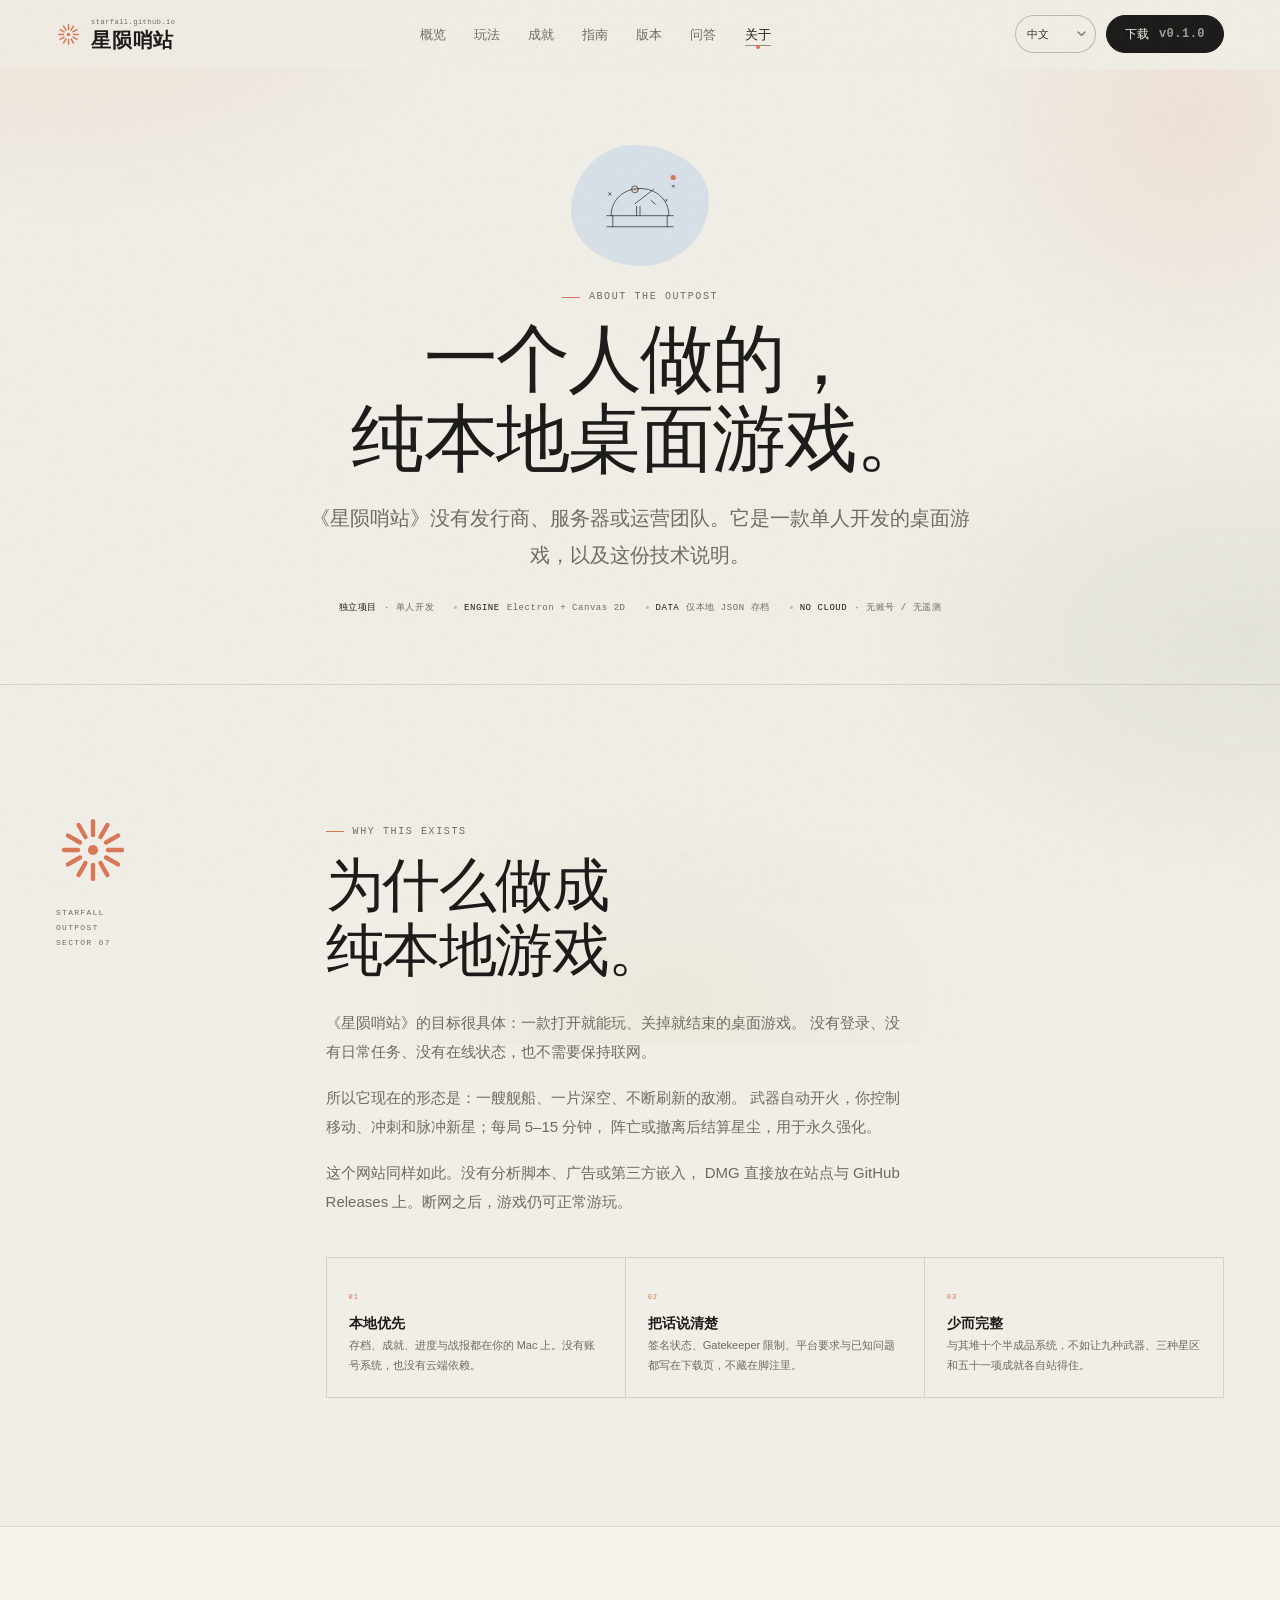
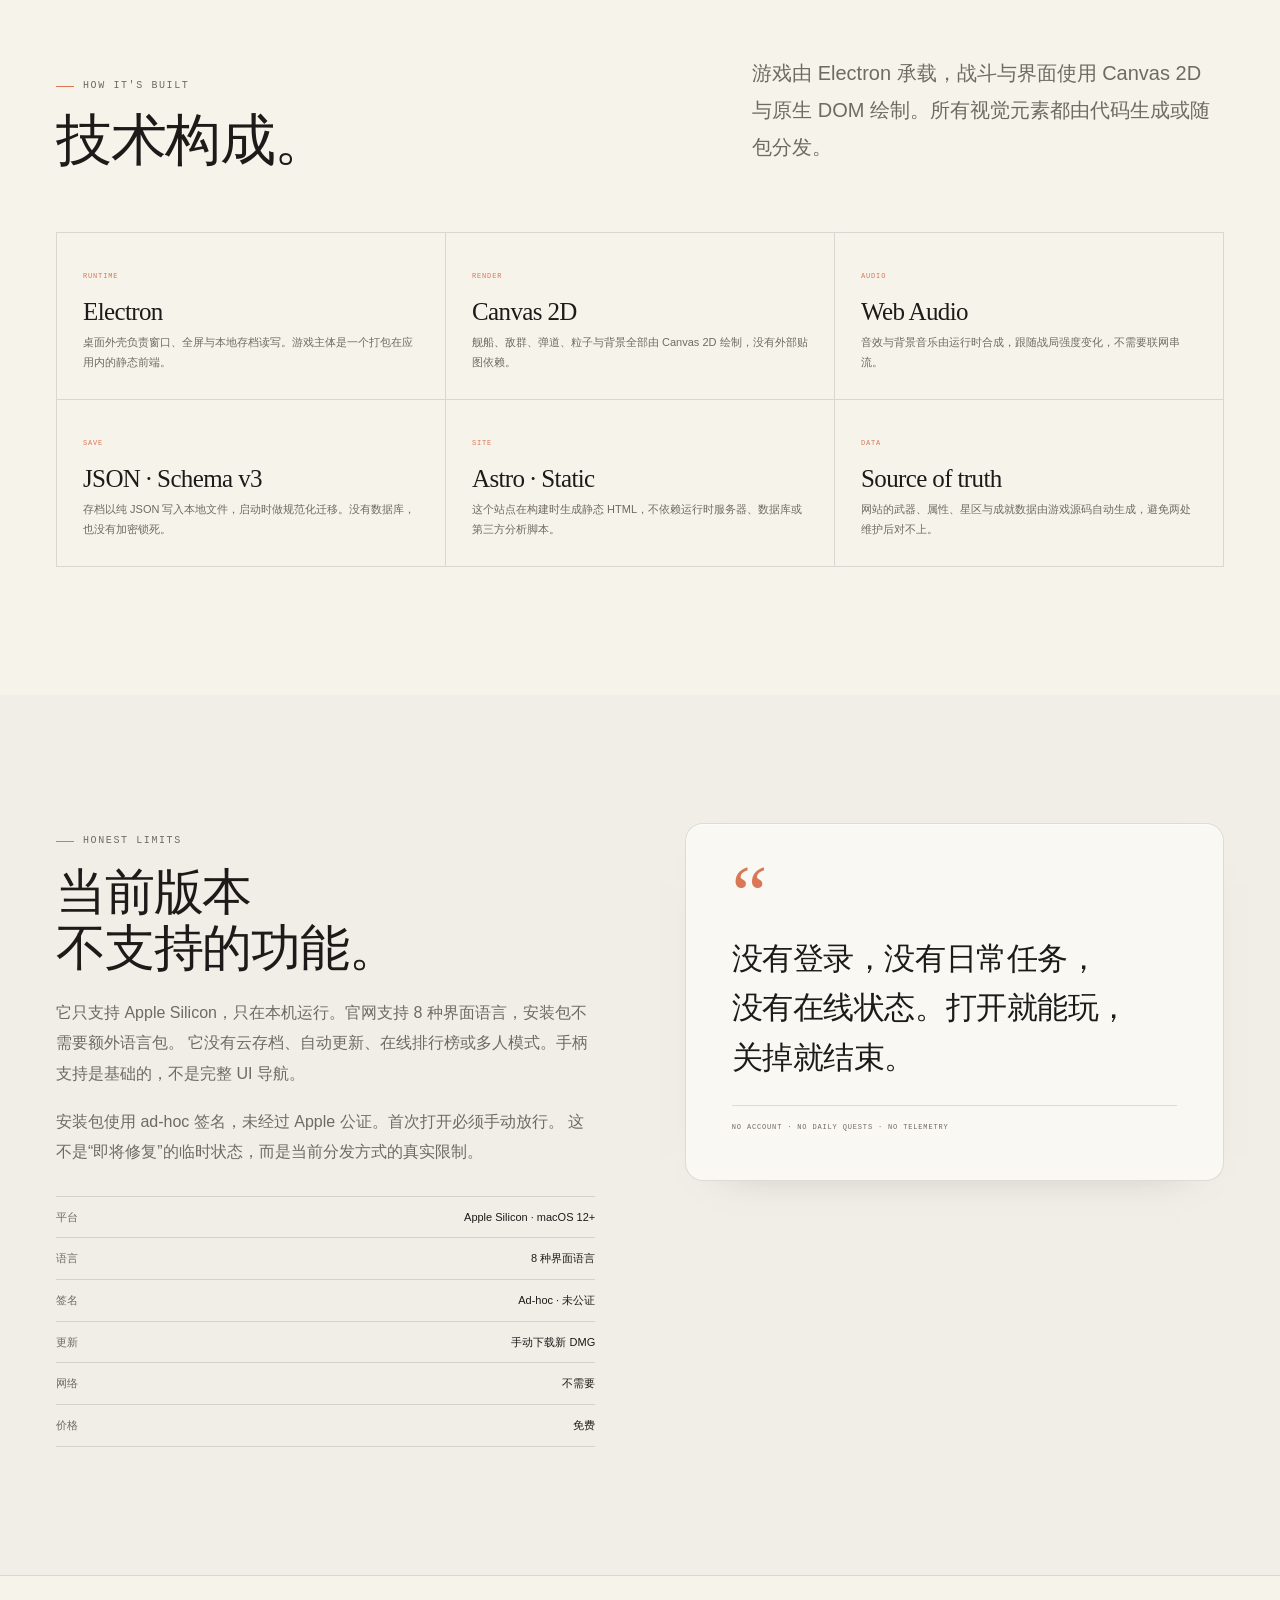
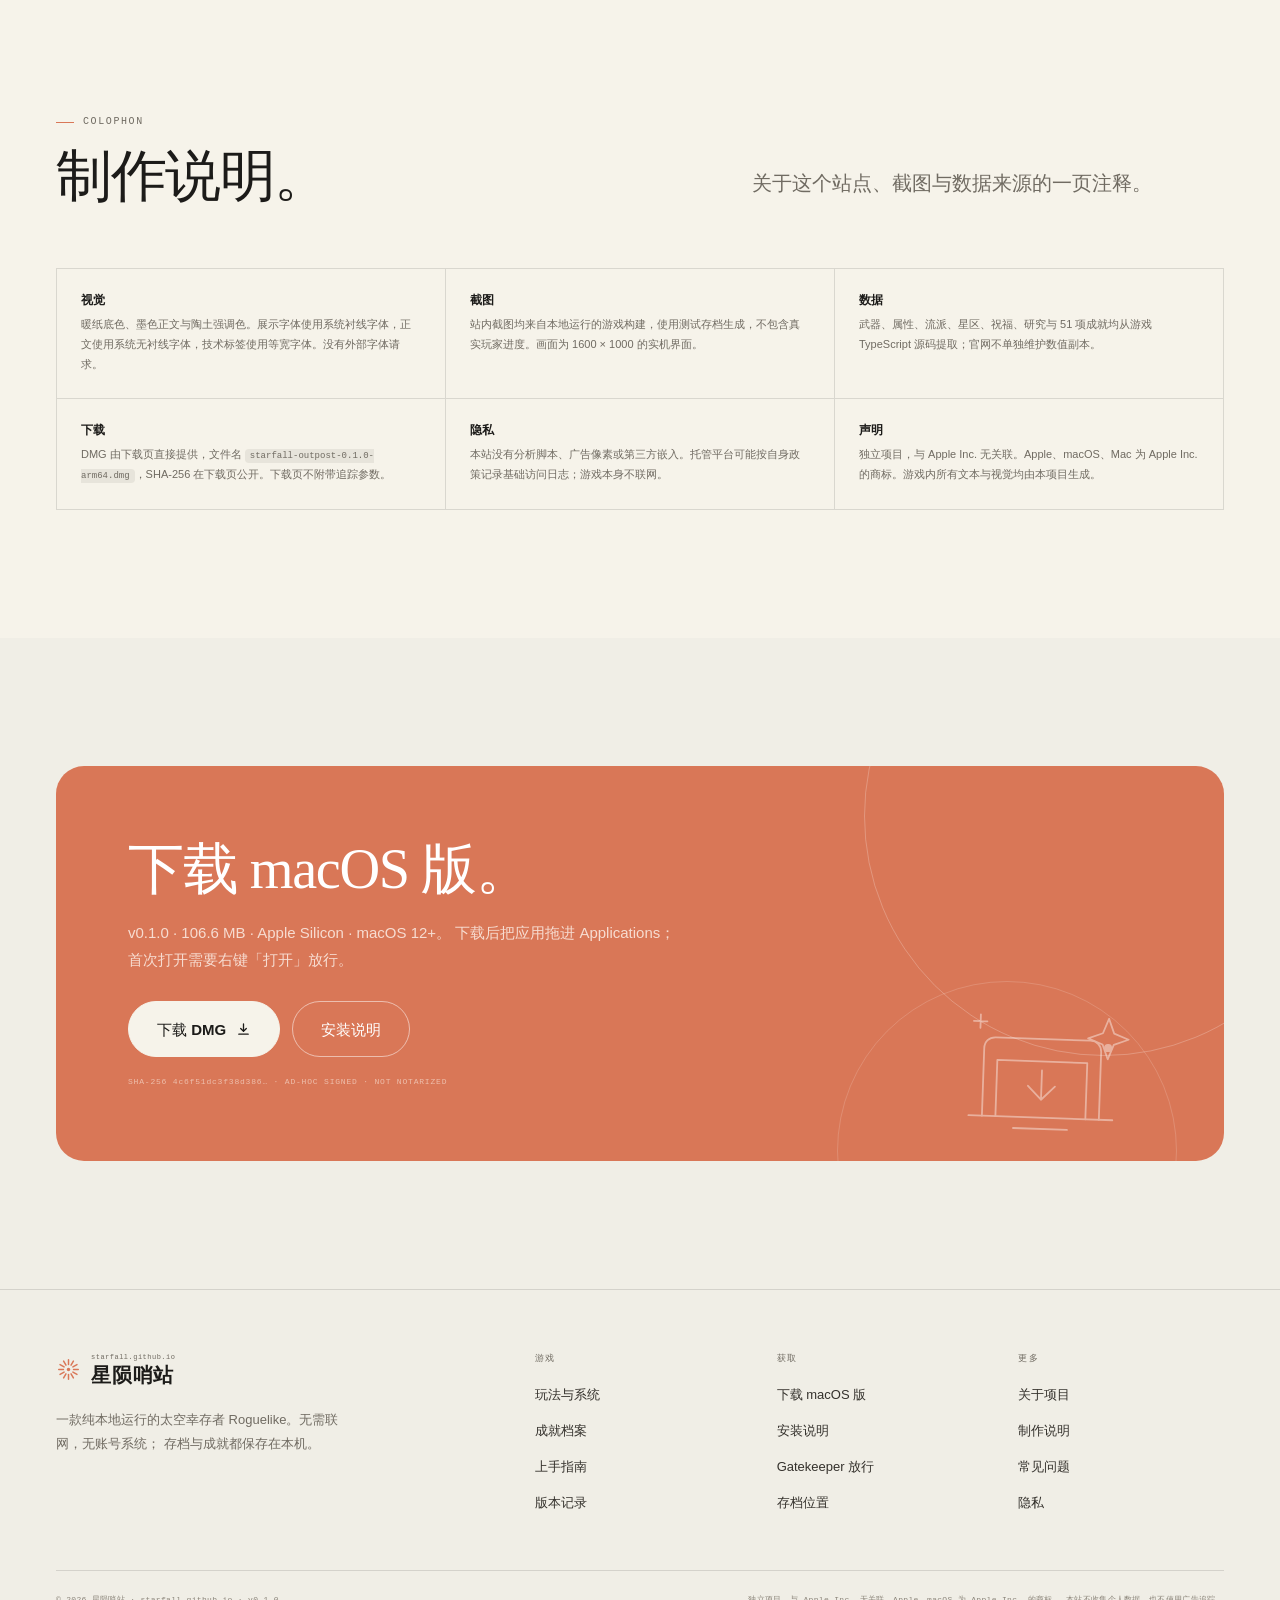
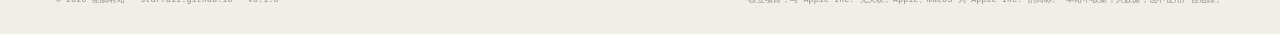
==== commit 1aa28b10: "Deploy STARFALL OUTPOST site v0.1.0" ====
--- a/about/index.html
+++ b/about/index.html
@@ -1,38 +1,50 @@
-<!DOCTYPE html><html lang="zh-CN"> <head><meta charset="UTF-8"><meta name="viewport" content="width=device-width, initial-scale=1.0"><meta name="color-scheme" content="light"><meta name="theme-color" content="#f0eee6"><title>关于项目 · 星陨哨站</title><meta name="description" content="关于《星陨哨站》：一款纯本地太空幸存者 Roguelike 的设计原则、技术构成、已知限制与制作说明。"><link rel="canonical" href="https://luckbubby2014.github.io/about/"><link rel="icon" type="image/svg+xml" href="/favicon.svg"><link rel="apple-touch-icon" href="/images/app-icon.png"><meta property="og:type" content="website"><meta property="og:site_name" content="星陨哨站"><meta property="og:locale" content="zh_CN"><meta property="og:title" content="关于项目 · 星陨哨站"><meta property="og:description" content="关于《星陨哨站》：一款纯本地太空幸存者 Roguelike 的设计原则、技术构成、已知限制与制作说明。"><meta property="og:url" content="https://luckbubby2014.github.io/about/"><meta property="og:image" content="https://luckbubby2014.github.io/images/og.png"><meta property="og:image:width" content="1200"><meta property="og:image:height" content="630"><meta name="twitter:card" content="summary_large_image"><meta name="twitter:title" content="关于项目 · 星陨哨站"><meta name="twitter:description" content="关于《星陨哨站》：一款纯本地太空幸存者 Roguelike 的设计原则、技术构成、已知限制与制作说明。"><meta name="twitter:image" content="https://luckbubby2014.github.io/images/og.png"><script type="application/ld+json">{"@context":"https://schema.org","@type":"VideoGame","name":"星陨哨站","alternateName":"STARFALL OUTPOST","description":"《星陨哨站》是一款纯本地运行的太空幸存者 Roguelike。自动开火、手动走位，在九种武器、四系流派与无尽敌潮之间，拼出一条属于你的防线。","genre":["Roguelike","Survivors-like","Shooter"],"gamePlatform":"macOS","operatingSystem":"macOS 12+","applicationCategory":"GameApplication","softwareVersion":"0.1.0","inLanguage":"zh-CN","offers":{"@type":"Offer","price":"0","priceCurrency":"CNY"},"publisher":{"@type":"Organization","name":"STARFALL OUTPOST"}}</script><link rel="stylesheet" href="/_astro/about.CJ0Wlrjl.css">
-<link rel="stylesheet" href="/_astro/about.CrlZFzSG.css"></head> <body class> <a class="skip-link" href="#main">跳到主要内容</a> <header class="site-header" id="site-header"> <div class="wrap header-inner"> <a class="brand " href="/" aria-label="星陨哨站 · 首页"> <svg class="brand-mark" width="22" height="22" viewBox="0 0 32 32" fill="none" aria-hidden="true"> <g stroke="currentColor" stroke-width="1.9" stroke-linecap="round"> <line x1="16" y1="3.5" x2="16" y2="9.5" transform="rotate(0 16 16)"></line><line x1="16" y1="3.5" x2="16" y2="9.5" transform="rotate(30 16 16)"></line><line x1="16" y1="3.5" x2="16" y2="9.5" transform="rotate(60 16 16)"></line><line x1="16" y1="3.5" x2="16" y2="9.5" transform="rotate(90 16 16)"></line><line x1="16" y1="3.5" x2="16" y2="9.5" transform="rotate(120 16 16)"></line><line x1="16" y1="3.5" x2="16" y2="9.5" transform="rotate(150 16 16)"></line><line x1="16" y1="3.5" x2="16" y2="9.5" transform="rotate(180 16 16)"></line><line x1="16" y1="3.5" x2="16" y2="9.5" transform="rotate(210 16 16)"></line><line x1="16" y1="3.5" x2="16" y2="9.5" transform="rotate(240 16 16)"></line><line x1="16" y1="3.5" x2="16" y2="9.5" transform="rotate(270 16 16)"></line><line x1="16" y1="3.5" x2="16" y2="9.5" transform="rotate(300 16 16)"></line><line x1="16" y1="3.5" x2="16" y2="9.5" transform="rotate(330 16 16)"></line> </g> <circle cx="16" cy="16" r="2.2" fill="currentColor"></circle> </svg> <span class="brand-word"> <span class="brand-cn">星陨哨站</span>  </span> </a> <nav class="site-nav" aria-label="主导航"> <a href="/"> 概览 </a><a href="/features"> 玩法 </a><a href="/achievements"> 成就 </a><a href="/guide"> 指南 </a><a href="/changelog"> 版本 </a><a href="/faq"> 问答 </a><a href="/about" aria-current="page"> 关于 </a> </nav> <div class="header-actions"> <a class="btn btn--sm" href="/download">
-下载 <span class="mono" style="opacity:.6">v0.1.0</span> </a> <button class="nav-toggle" type="button" aria-expanded="false" aria-controls="mobile-nav" aria-label="打开菜单"> <span></span> </button> </div> </div> </header> <div class="mobile-nav" id="mobile-nav"> <a href="/"> 概览 <span>01</span> </a><a href="/features"> 玩法 <span>02</span> </a><a href="/achievements"> 成就 <span>03</span> </a><a href="/guide"> 指南 <span>04</span> </a><a href="/changelog"> 版本 <span>05</span> </a><a href="/faq"> 问答 <span>06</span> </a><a href="/about" aria-current="page"> 关于 <span>07</span> </a><a href="/download"> 下载 <span>08</span> </a> <a class="btn" href="/download">下载 macOS 版 · 106.6 MB</a> </div> <main id="main">  <header class="page-hero"> <div class="wrap"> <div class="eyebrow">ABOUT THE OUTPOST</div> <div class="page-hero-side"> <div> <h1>一台 Mac，一片深空，<br />和一座不肯熄灯的哨站。</h1> <p class="lede">这不是一个服务，也不是一个平台。它只是一款装在本地的游戏，和一页把话说清楚的说明。</p> </div> <div class="page-hero-note"><b>独立项目</b> · 单人开发<br /><b>ENGINE</b> Electron + Canvas 2D<br /><b>DATA</b> 仅本地 JSON 存档<br /><b>NO CLOUD</b> · 无账号 / 无遥测</div> </div> </div> </header> <section class="section" data-astro-cid-kh7btl4r> <div class="wrap about-layout" data-astro-cid-kh7btl4r> <aside class="about-mark" data-astro-cid-kh7btl4r> <svg class width="74" height="74" viewBox="0 0 32 32" fill="none" aria-hidden="true"> <g stroke="currentColor" stroke-width="1.9" stroke-linecap="round"> <line x1="16" y1="3.5" x2="16" y2="9.5" transform="rotate(0 16 16)"></line><line x1="16" y1="3.5" x2="16" y2="9.5" transform="rotate(30 16 16)"></line><line x1="16" y1="3.5" x2="16" y2="9.5" transform="rotate(60 16 16)"></line><line x1="16" y1="3.5" x2="16" y2="9.5" transform="rotate(90 16 16)"></line><line x1="16" y1="3.5" x2="16" y2="9.5" transform="rotate(120 16 16)"></line><line x1="16" y1="3.5" x2="16" y2="9.5" transform="rotate(150 16 16)"></line><line x1="16" y1="3.5" x2="16" y2="9.5" transform="rotate(180 16 16)"></line><line x1="16" y1="3.5" x2="16" y2="9.5" transform="rotate(210 16 16)"></line><line x1="16" y1="3.5" x2="16" y2="9.5" transform="rotate(240 16 16)"></line><line x1="16" y1="3.5" x2="16" y2="9.5" transform="rotate(270 16 16)"></line><line x1="16" y1="3.5" x2="16" y2="9.5" transform="rotate(300 16 16)"></line><line x1="16" y1="3.5" x2="16" y2="9.5" transform="rotate(330 16 16)"></line> </g> <circle cx="16" cy="16" r="2.2" fill="currentColor"></circle> </svg> <span class="mono" data-astro-cid-kh7btl4r>STARFALL<br data-astro-cid-kh7btl4r>OUTPOST<br data-astro-cid-kh7btl4r>SECTOR 07</span> </aside> <div class="about-copy" data-astro-cid-kh7btl4r> <div class="eyebrow" data-astro-cid-kh7btl4r>WHY THIS EXISTS</div> <h2 style="margin-top:14px" data-astro-cid-kh7btl4r>先把一座哨站<br data-astro-cid-kh7btl4r>做出来，再谈别的。</h2> <div class="body-copy" style="margin-top:24px" data-astro-cid-kh7btl4r> <p data-astro-cid-kh7btl4r>
-《星陨哨站》从一个很朴素的念头开始：做一款可以随时打开、随时关掉，
-            不需要登录、不需要联网、也不会催你回来的游戏。
+<!DOCTYPE html><html lang="zh-CN"> <head><meta charset="UTF-8"><meta name="viewport" content="width=device-width, initial-scale=1.0"><meta name="color-scheme" content="light"><meta name="theme-color" content="#f0eee6"><script>
+      document.documentElement.classList.add('js')
+      try {
+        const supported = ['zh-CN', 'en', 'zh-TW', 'ja', 'fr', 'de', 'th', 'es']
+        const query = new URLSearchParams(location.search).get('lang')
+        const stored = localStorage.getItem('sf-lang')
+        const lang = query || stored
+        if (lang && lang !== 'zh-CN' && supported.includes(lang)) {
+          document.documentElement.lang = lang
+          document.documentElement.classList.add('i18n-pending')
+        }
+      } catch (error) {}
+    </script><title>关于项目 · 星陨哨站</title><meta name="description" content="关于《星陨哨站》：一款纯本地太空幸存者 Roguelike 的设计原则、技术构成、已知限制与制作说明。"><link rel="canonical" href="https://luckbubby2014.github.io/about/"><link rel="icon" type="image/svg+xml" href="/favicon.svg"><link rel="apple-touch-icon" href="/images/app-icon.png"><meta property="og:type" content="website"><meta property="og:site_name" content="星陨哨站"><meta property="og:locale" content="zh_CN"><meta property="og:title" content="关于项目 · 星陨哨站"><meta property="og:description" content="关于《星陨哨站》：一款纯本地太空幸存者 Roguelike 的设计原则、技术构成、已知限制与制作说明。"><meta property="og:url" content="https://luckbubby2014.github.io/about/"><meta property="og:image" content="https://luckbubby2014.github.io/images/og.png"><meta property="og:image:width" content="1200"><meta property="og:image:height" content="630"><meta name="twitter:card" content="summary_large_image"><meta name="twitter:title" content="关于项目 · 星陨哨站"><meta name="twitter:description" content="关于《星陨哨站》：一款纯本地太空幸存者 Roguelike 的设计原则、技术构成、已知限制与制作说明。"><meta name="twitter:image" content="https://luckbubby2014.github.io/images/og.png"><script type="application/ld+json">{"@context":"https://schema.org","@type":"VideoGame","name":"星陨哨站","alternateName":"starfall.github.io","description":"《星陨哨站》是一款 macOS 独占的太空幸存者 Roguelike：武器自动开火，你控制舰船移动、冲刺和释放脉冲新星。单局 5–15 分钟，包含 9 种武器、14 项局内属性、3 个星区与 51 项本地成就。","genre":["Roguelike","Survivors-like","Shooter"],"gamePlatform":"macOS","operatingSystem":"macOS 12+","applicationCategory":"GameApplication","softwareVersion":"0.1.0","inLanguage":"zh-CN","offers":{"@type":"Offer","price":"0","priceCurrency":"CNY"},"publisher":{"@type":"Organization","name":"starfall.github.io"}}</script><link rel="stylesheet" href="/_astro/about.B79FNnvr.css">
+<link rel="stylesheet" href="/_astro/about.CrlZFzSG.css"></head> <body class> <div class="ambient" aria-hidden="true"></div> <div class="scroll-progress" aria-hidden="true"><i></i></div> <a class="skip-link" href="#main">跳到主要内容</a> <header class="site-header" id="site-header"> <div class="wrap header-inner"> <a class="brand " href="/" aria-label="星陨哨站 · 首页"> <svg class="brand-mark" width="22" height="22" viewBox="0 0 32 32" fill="none" aria-hidden="true"> <g stroke="currentColor" stroke-width="1.9" stroke-linecap="round"> <line x1="16" y1="3.5" x2="16" y2="9.5" transform="rotate(0 16 16)"></line><line x1="16" y1="3.5" x2="16" y2="9.5" transform="rotate(30 16 16)"></line><line x1="16" y1="3.5" x2="16" y2="9.5" transform="rotate(60 16 16)"></line><line x1="16" y1="3.5" x2="16" y2="9.5" transform="rotate(90 16 16)"></line><line x1="16" y1="3.5" x2="16" y2="9.5" transform="rotate(120 16 16)"></line><line x1="16" y1="3.5" x2="16" y2="9.5" transform="rotate(150 16 16)"></line><line x1="16" y1="3.5" x2="16" y2="9.5" transform="rotate(180 16 16)"></line><line x1="16" y1="3.5" x2="16" y2="9.5" transform="rotate(210 16 16)"></line><line x1="16" y1="3.5" x2="16" y2="9.5" transform="rotate(240 16 16)"></line><line x1="16" y1="3.5" x2="16" y2="9.5" transform="rotate(270 16 16)"></line><line x1="16" y1="3.5" x2="16" y2="9.5" transform="rotate(300 16 16)"></line><line x1="16" y1="3.5" x2="16" y2="9.5" transform="rotate(330 16 16)"></line> </g> <circle cx="16" cy="16" r="2.2" fill="currentColor"></circle> </svg> <span class="brand-word"> <span class="brand-en">starfall.github.io</span> <span class="brand-cn">星陨哨站</span> </span> </a> <nav class="site-nav" aria-label="主导航"> <a href="/"> 概览 </a><a href="/features"> 玩法 </a><a href="/achievements"> 成就 </a><a href="/guide"> 指南 </a><a href="/changelog"> 版本 </a><a href="/faq"> 问答 </a><a href="/about" aria-current="page"> 关于 </a> </nav> <div class="header-actions"> <div class="lang-switch"> <select id="lang-select" aria-label="语言 / Language"> <option value="zh-CN">中文</option> <option value="en">English</option> <option value="zh-TW">繁體中文</option> <option value="ja">日本語</option> <option value="fr">Français</option> <option value="de">Deutsch</option> <option value="th">ไทย</option> <option value="es">Español</option> </select> </div> <a class="btn btn--sm" href="/download">
+下载 <span class="mono" style="opacity:.6">v0.1.0</span> </a> <button class="nav-toggle" type="button" aria-expanded="false" aria-controls="mobile-nav" aria-label="打开菜单"> <span></span> </button> </div> </div> </header> <div class="mobile-nav" id="mobile-nav"> <a href="/"> 概览 <span>01</span> </a><a href="/features"> 玩法 <span>02</span> </a><a href="/achievements"> 成就 <span>03</span> </a><a href="/guide"> 指南 <span>04</span> </a><a href="/changelog"> 版本 <span>05</span> </a><a href="/faq"> 问答 <span>06</span> </a><a href="/about" aria-current="page"> 关于 <span>07</span> </a><a href="/download"> 下载 <span>08</span> </a> <a class="btn" href="/download">下载 macOS 版 · 106.6 MB</a> </div> <main id="main">  <header class="page-hero"> <div class="wrap page-hero-inner"> <div class="art-plate art-plate--sky page-hero-art"> <svg class="line-art line-art--observatory" viewBox="0 0 240 200" fill="none" aria-hidden="true"> <g class="art-lines" stroke="currentColor" stroke-width="1.6" stroke-linecap="round" stroke-linejoin="round">          <path pathLength="1" style="--i:0" d="M52 124c0-38 30-64 68-64s68 26 68 64"></path> <path pathLength="1" style="--i:1" d="M42 124h156M56 124v26M184 124v26M42 150h156"></path> <path pathLength="1" style="--i:2" d="M108 96l44-34"></path> <circle pathLength="1" style="--i:3" cx="108" cy="62" r="8"></circle> <path pathLength="1" style="--i:4" d="M146 88l10 9M120 124v-22M112 124v-22"></path> <path pathLength="1" style="--i:5" d="M46 70l6 6m-6 0 6-6M196 52l5 5m-5 0 5-5M180 86l4 4m-4 0 4-4"></path>   </g> <g class="art-accent">          <circle cx="198" cy="34" r="6"></circle> <circle cx="108" cy="62" r="3"></circle>   </g> </svg> </div> <div class="eyebrow">ABOUT THE OUTPOST</div> <h1>一个人做的，<br />纯本地桌面游戏。</h1> <p class="lede">《星陨哨站》没有发行商、服务器或运营团队。它是一款单人开发的桌面游戏，以及这份技术说明。</p> <div class="page-hero-meta"> <span><b>独立项目</b> · 单人开发</span><span><b>ENGINE</b> Electron + Canvas 2D</span><span><b>DATA</b> 仅本地 JSON 存档</span><span><b>NO CLOUD</b> · 无账号 / 无遥测</span> </div> </div> </header> <section class="section" data-astro-cid-kh7btl4r> <div class="wrap about-layout" data-astro-cid-kh7btl4r> <aside class="about-mark" data-astro-cid-kh7btl4r> <svg class width="74" height="74" viewBox="0 0 32 32" fill="none" aria-hidden="true"> <g stroke="currentColor" stroke-width="1.9" stroke-linecap="round"> <line x1="16" y1="3.5" x2="16" y2="9.5" transform="rotate(0 16 16)"></line><line x1="16" y1="3.5" x2="16" y2="9.5" transform="rotate(30 16 16)"></line><line x1="16" y1="3.5" x2="16" y2="9.5" transform="rotate(60 16 16)"></line><line x1="16" y1="3.5" x2="16" y2="9.5" transform="rotate(90 16 16)"></line><line x1="16" y1="3.5" x2="16" y2="9.5" transform="rotate(120 16 16)"></line><line x1="16" y1="3.5" x2="16" y2="9.5" transform="rotate(150 16 16)"></line><line x1="16" y1="3.5" x2="16" y2="9.5" transform="rotate(180 16 16)"></line><line x1="16" y1="3.5" x2="16" y2="9.5" transform="rotate(210 16 16)"></line><line x1="16" y1="3.5" x2="16" y2="9.5" transform="rotate(240 16 16)"></line><line x1="16" y1="3.5" x2="16" y2="9.5" transform="rotate(270 16 16)"></line><line x1="16" y1="3.5" x2="16" y2="9.5" transform="rotate(300 16 16)"></line><line x1="16" y1="3.5" x2="16" y2="9.5" transform="rotate(330 16 16)"></line> </g> <circle cx="16" cy="16" r="2.2" fill="currentColor"></circle> </svg> <span class="mono" data-astro-cid-kh7btl4r>STARFALL<br data-astro-cid-kh7btl4r>OUTPOST<br data-astro-cid-kh7btl4r>SECTOR 07</span> </aside> <div class="about-copy" data-astro-cid-kh7btl4r> <div class="eyebrow" data-astro-cid-kh7btl4r>WHY THIS EXISTS</div> <h2 style="margin-top:14px" data-astro-cid-kh7btl4r>为什么做成<br data-astro-cid-kh7btl4r>纯本地游戏。</h2> <div class="body-copy" style="margin-top:24px" data-astro-cid-kh7btl4r> <p data-astro-cid-kh7btl4r>
+《星陨哨站》的目标很具体：一款打开就能玩、关掉就结束的桌面游戏。
+            没有登录、没有日常任务、没有在线状态，也不需要保持联网。
 </p> <p data-astro-cid-kh7btl4r>
-于是有了现在的样子：一艘舰船、一片深空、不断涌来的敌潮。
-            武器自动开火，你负责走位和选择。每一次出击都会留下一点星尘，
-            每一次失败都会被写进战报。没有排行榜，也没有别人在等你。
+所以它现在的形态是：一艘舰船、一片深空、不断刷新的敌潮。
+            武器自动开火，你控制移动、冲刺和脉冲新星；每局 5–15 分钟，
+            阵亡或撤离后结算星尘，用于永久强化。
 </p> <p data-astro-cid-kh7btl4r>
-这个网站也遵循同样的原则。它不收集数据、不投放广告，
-            下载文件直接放在站点里。你可以在断网之后继续玩。
-</p> </div> <div class="about-principles" data-astro-cid-kh7btl4r> <article data-astro-cid-kh7btl4r><span class="mono" data-astro-cid-kh7btl4r>01</span><h3 data-astro-cid-kh7btl4r>本地优先</h3><p data-astro-cid-kh7btl4r>存档、成就、进度与战报都在你的 Mac 上。没有账号系统，也没有云端依赖。</p></article> <article data-astro-cid-kh7btl4r><span class="mono" data-astro-cid-kh7btl4r>02</span><h3 data-astro-cid-kh7btl4r>把话说清楚</h3><p data-astro-cid-kh7btl4r>签名状态、Gatekeeper 限制、平台要求与已知问题都写在下载页，不藏在脚注里。</p></article> <article data-astro-cid-kh7btl4r><span class="mono" data-astro-cid-kh7btl4r>03</span><h3 data-astro-cid-kh7btl4r>少而完整</h3><p data-astro-cid-kh7btl4r>与其堆十个半成品系统，不如让九种武器、三种星区和五十一项成就各自站得住。</p></article> </div> </div> </div> </section> <section class="section section--paper-warm section--line" data-astro-cid-kh7btl4r> <div class="wrap" data-astro-cid-kh7btl4r> <div class="section-head" data-astro-cid-kh7btl4r> <div data-astro-cid-kh7btl4r> <div class="eyebrow" data-astro-cid-kh7btl4r>HOW IT'S BUILT</div> <h2 data-astro-cid-kh7btl4r>没有外部素材，<br data-astro-cid-kh7btl4r>也没有隐藏服务。</h2> </div> <p class="lede" data-astro-cid-kh7btl4r>游戏由 Electron 承载，战斗与界面使用 Canvas 2D 与原生 DOM 绘制。所有视觉元素都由代码生成或随包分发。</p> </div> <div class="tech-grid" data-astro-cid-kh7btl4r> <article data-astro-cid-kh7btl4r><span class="mono" data-astro-cid-kh7btl4r>RUNTIME</span><h3 data-astro-cid-kh7btl4r>Electron</h3><p data-astro-cid-kh7btl4r>桌面外壳负责窗口、全屏与本地存档读写。游戏主体是一个打包在应用内的静态前端。</p></article> <article data-astro-cid-kh7btl4r><span class="mono" data-astro-cid-kh7btl4r>RENDER</span><h3 data-astro-cid-kh7btl4r>Canvas 2D</h3><p data-astro-cid-kh7btl4r>舰船、敌群、弹道、粒子与背景全部由 Canvas 2D 绘制，没有外部贴图依赖。</p></article> <article data-astro-cid-kh7btl4r><span class="mono" data-astro-cid-kh7btl4r>AUDIO</span><h3 data-astro-cid-kh7btl4r>Web Audio</h3><p data-astro-cid-kh7btl4r>音效与背景音乐由运行时合成，跟随战局强度变化，不需要联网串流。</p></article> <article data-astro-cid-kh7btl4r><span class="mono" data-astro-cid-kh7btl4r>SAVE</span><h3 data-astro-cid-kh7btl4r>JSON · Schema v3</h3><p data-astro-cid-kh7btl4r>存档以纯 JSON 写入本地文件，启动时做规范化迁移。没有数据库，也没有加密锁死。</p></article> <article data-astro-cid-kh7btl4r><span class="mono" data-astro-cid-kh7btl4r>SITE</span><h3 data-astro-cid-kh7btl4r>Astro · Static</h3><p data-astro-cid-kh7btl4r>这个站点在构建时生成静态 HTML，不依赖运行时服务器、数据库或第三方分析脚本。</p></article> <article data-astro-cid-kh7btl4r><span class="mono" data-astro-cid-kh7btl4r>DATA</span><h3 data-astro-cid-kh7btl4r>Source of truth</h3><p data-astro-cid-kh7btl4r>网站的武器、属性、星区与成就数据由游戏源码自动生成，避免两处维护后对不上。</p></article> </div> </div> </section> <section class="section" data-astro-cid-kh7btl4r> <div class="wrap about-columns" data-astro-cid-kh7btl4r> <div data-astro-cid-kh7btl4r> <div class="eyebrow" data-astro-cid-kh7btl4r>HONEST LIMITS</div> <h2 style="margin-top:14px" data-astro-cid-kh7btl4r>它现在<br data-astro-cid-kh7btl4r>还不能做什么。</h2> <div class="body-copy" style="margin-top:22px" data-astro-cid-kh7btl4r> <p data-astro-cid-kh7btl4r>
-它只支持 Apple Silicon，只提供简体中文，只在本机运行。
+这个网站同样如此。没有分析脚本、广告或第三方嵌入，
+            DMG 直接放在站点与 GitHub Releases 上。断网之后，游戏仍可正常游玩。
+</p> </div> <div class="about-principles" data-astro-cid-kh7btl4r> <article data-astro-cid-kh7btl4r><span class="mono" data-astro-cid-kh7btl4r>01</span><h3 data-astro-cid-kh7btl4r>本地优先</h3><p data-astro-cid-kh7btl4r>存档、成就、进度与战报都在你的 Mac 上。没有账号系统，也没有云端依赖。</p></article> <article data-astro-cid-kh7btl4r><span class="mono" data-astro-cid-kh7btl4r>02</span><h3 data-astro-cid-kh7btl4r>把话说清楚</h3><p data-astro-cid-kh7btl4r>签名状态、Gatekeeper 限制、平台要求与已知问题都写在下载页，不藏在脚注里。</p></article> <article data-astro-cid-kh7btl4r><span class="mono" data-astro-cid-kh7btl4r>03</span><h3 data-astro-cid-kh7btl4r>少而完整</h3><p data-astro-cid-kh7btl4r>与其堆十个半成品系统，不如让九种武器、三种星区和五十一项成就各自站得住。</p></article> </div> </div> </div> </section> <section class="section section--paper-warm section--line" data-astro-cid-kh7btl4r> <div class="wrap" data-astro-cid-kh7btl4r> <div class="section-head" data-astro-cid-kh7btl4r> <div data-astro-cid-kh7btl4r> <div class="eyebrow" data-astro-cid-kh7btl4r>HOW IT'S BUILT</div> <h2 data-astro-cid-kh7btl4r>技术构成。</h2> </div> <p class="lede" data-astro-cid-kh7btl4r>游戏由 Electron 承载，战斗与界面使用 Canvas 2D 与原生 DOM 绘制。所有视觉元素都由代码生成或随包分发。</p> </div> <div class="tech-grid" data-astro-cid-kh7btl4r> <article data-astro-cid-kh7btl4r><span class="mono" data-astro-cid-kh7btl4r>RUNTIME</span><h3 data-astro-cid-kh7btl4r>Electron</h3><p data-astro-cid-kh7btl4r>桌面外壳负责窗口、全屏与本地存档读写。游戏主体是一个打包在应用内的静态前端。</p></article> <article data-astro-cid-kh7btl4r><span class="mono" data-astro-cid-kh7btl4r>RENDER</span><h3 data-astro-cid-kh7btl4r>Canvas 2D</h3><p data-astro-cid-kh7btl4r>舰船、敌群、弹道、粒子与背景全部由 Canvas 2D 绘制，没有外部贴图依赖。</p></article> <article data-astro-cid-kh7btl4r><span class="mono" data-astro-cid-kh7btl4r>AUDIO</span><h3 data-astro-cid-kh7btl4r>Web Audio</h3><p data-astro-cid-kh7btl4r>音效与背景音乐由运行时合成，跟随战局强度变化，不需要联网串流。</p></article> <article data-astro-cid-kh7btl4r><span class="mono" data-astro-cid-kh7btl4r>SAVE</span><h3 data-astro-cid-kh7btl4r>JSON · Schema v3</h3><p data-astro-cid-kh7btl4r>存档以纯 JSON 写入本地文件，启动时做规范化迁移。没有数据库，也没有加密锁死。</p></article> <article data-astro-cid-kh7btl4r><span class="mono" data-astro-cid-kh7btl4r>SITE</span><h3 data-astro-cid-kh7btl4r>Astro · Static</h3><p data-astro-cid-kh7btl4r>这个站点在构建时生成静态 HTML，不依赖运行时服务器、数据库或第三方分析脚本。</p></article> <article data-astro-cid-kh7btl4r><span class="mono" data-astro-cid-kh7btl4r>DATA</span><h3 data-astro-cid-kh7btl4r>Source of truth</h3><p data-astro-cid-kh7btl4r>网站的武器、属性、星区与成就数据由游戏源码自动生成，避免两处维护后对不上。</p></article> </div> </div> </section> <section class="section" data-astro-cid-kh7btl4r> <div class="wrap about-columns" data-astro-cid-kh7btl4r> <div data-astro-cid-kh7btl4r> <div class="eyebrow" data-astro-cid-kh7btl4r>HONEST LIMITS</div> <h2 style="margin-top:14px" data-astro-cid-kh7btl4r>当前版本<br data-astro-cid-kh7btl4r>不支持的功能。</h2> <div class="body-copy" style="margin-top:22px" data-astro-cid-kh7btl4r> <p data-astro-cid-kh7btl4r>
+它只支持 Apple Silicon，只在本机运行。官网支持 8 种界面语言，安装包不需要额外语言包。
             它没有云存档、自动更新、在线排行榜或多人模式。手柄支持是基础的，不是完整 UI 导航。
 </p> <p data-astro-cid-kh7btl4r>
 安装包使用 ad-hoc 签名，未经过 Apple 公证。首次打开必须手动放行。
             这不是“即将修复”的临时状态，而是当前分发方式的真实限制。
-</p> </div> <div class="limits-list" data-astro-cid-kh7btl4r> <div data-astro-cid-kh7btl4r><span data-astro-cid-kh7btl4r>平台</span><b data-astro-cid-kh7btl4r>Apple Silicon · macOS 12+</b></div> <div data-astro-cid-kh7btl4r><span data-astro-cid-kh7btl4r>语言</span><b data-astro-cid-kh7btl4r>简体中文</b></div> <div data-astro-cid-kh7btl4r><span data-astro-cid-kh7btl4r>签名</span><b data-astro-cid-kh7btl4r>Ad-hoc · 未公证</b></div> <div data-astro-cid-kh7btl4r><span data-astro-cid-kh7btl4r>更新</span><b data-astro-cid-kh7btl4r>手动下载新 DMG</b></div> <div data-astro-cid-kh7btl4r><span data-astro-cid-kh7btl4r>网络</span><b data-astro-cid-kh7btl4r>不需要</b></div> <div data-astro-cid-kh7btl4r><span data-astro-cid-kh7btl4r>价格</span><b data-astro-cid-kh7btl4r>免费</b></div> </div> </div> <div class="about-quote" data-astro-cid-kh7btl4r> <div class="quote-mark" aria-hidden="true" data-astro-cid-kh7btl4r>“</div> <blockquote data-astro-cid-kh7btl4r>
-如果一座哨站在深空里发出信号，<br data-astro-cid-kh7btl4r>
-而没有人需要登录才能听见它——<br data-astro-cid-kh7btl4r>
-那它仍然值得被点亮。
-</blockquote> <span class="mono" data-astro-cid-kh7btl4r>A QUIET KIND OF GAME</span> </div> </div> </section> <section class="section section--paper-warm section--line" id="colophon" data-astro-cid-kh7btl4r> <div class="wrap" data-astro-cid-kh7btl4r> <div class="section-head" data-astro-cid-kh7btl4r> <div data-astro-cid-kh7btl4r> <div class="eyebrow" data-astro-cid-kh7btl4r>COLOPHON</div> <h2 data-astro-cid-kh7btl4r>制作说明。</h2> </div> <p class="lede" data-astro-cid-kh7btl4r>关于这个站点、截图与数据来源的一页注释。</p> </div> <div class="colophon-grid" data-astro-cid-kh7btl4r> <div data-astro-cid-kh7btl4r> <h3 data-astro-cid-kh7btl4r>视觉</h3> <p data-astro-cid-kh7btl4r>暖纸底色、墨色正文与陶土强调色。展示字体使用系统衬线字体，正文使用系统无衬线字体，技术标签使用等宽字体。没有外部字体请求。</p> </div> <div data-astro-cid-kh7btl4r> <h3 data-astro-cid-kh7btl4r>截图</h3> <p data-astro-cid-kh7btl4r>站内截图均来自本地运行的游戏构建，使用测试存档生成，不包含真实玩家进度。画面为 1600 × 1000 的实机界面。</p> </div> <div data-astro-cid-kh7btl4r> <h3 data-astro-cid-kh7btl4r>数据</h3> <p data-astro-cid-kh7btl4r>武器、属性、流派、星区、祝福、研究与 51 项成就均从游戏 TypeScript 源码提取；官网不单独维护数值副本。</p> </div> <div data-astro-cid-kh7btl4r> <h3 data-astro-cid-kh7btl4r>下载</h3> <p data-astro-cid-kh7btl4r>DMG 由下载页直接提供，文件名 <code data-astro-cid-kh7btl4r>starfall-outpost-0.1.0-arm64.dmg</code>，SHA-256 在下载页公开。下载页不附带追踪参数。</p> </div> <div data-astro-cid-kh7btl4r> <h3 data-astro-cid-kh7btl4r>隐私</h3> <p data-astro-cid-kh7btl4r>本站没有分析脚本、广告像素或第三方嵌入。托管平台可能按自身政策记录基础访问日志；游戏本身不联网。</p> </div> <div data-astro-cid-kh7btl4r> <h3 data-astro-cid-kh7btl4r>声明</h3> <p data-astro-cid-kh7btl4r>独立项目，与 Apple Inc. 无关联。Apple、macOS、Mac 为 Apple Inc. 的商标。游戏内所有文本与视觉均由本项目生成。</p> </div> </div> </div> </section> <section class="section"> <div class="wrap"> <div class="cta-band" data-reveal> <h2>把哨站装进你的 Mac。</h2> <p>
-v0.1.0 首航版本 · 106.6 MB · Apple Silicon · macOS 12+。
-        一次下载，完全离线。
+</p> </div> <div class="limits-list" data-astro-cid-kh7btl4r> <div data-astro-cid-kh7btl4r><span data-astro-cid-kh7btl4r>平台</span><b data-astro-cid-kh7btl4r>Apple Silicon · macOS 12+</b></div> <div data-astro-cid-kh7btl4r><span data-astro-cid-kh7btl4r>语言</span><b data-astro-cid-kh7btl4r>8 种界面语言</b></div> <div data-astro-cid-kh7btl4r><span data-astro-cid-kh7btl4r>签名</span><b data-astro-cid-kh7btl4r>Ad-hoc · 未公证</b></div> <div data-astro-cid-kh7btl4r><span data-astro-cid-kh7btl4r>更新</span><b data-astro-cid-kh7btl4r>手动下载新 DMG</b></div> <div data-astro-cid-kh7btl4r><span data-astro-cid-kh7btl4r>网络</span><b data-astro-cid-kh7btl4r>不需要</b></div> <div data-astro-cid-kh7btl4r><span data-astro-cid-kh7btl4r>价格</span><b data-astro-cid-kh7btl4r>免费</b></div> </div> </div> <div class="about-quote" data-astro-cid-kh7btl4r> <div class="quote-mark" aria-hidden="true" data-astro-cid-kh7btl4r>“</div> <blockquote data-astro-cid-kh7btl4r>
+没有登录，没有日常任务，<br data-astro-cid-kh7btl4r>
+没有在线状态。打开就能玩，<br data-astro-cid-kh7btl4r>
+关掉就结束。
+</blockquote> <span class="mono" data-astro-cid-kh7btl4r>NO ACCOUNT · NO DAILY QUESTS · NO TELEMETRY</span> </div> </div> </section> <section class="section section--paper-warm section--line" id="colophon" data-astro-cid-kh7btl4r> <div class="wrap" data-astro-cid-kh7btl4r> <div class="section-head" data-astro-cid-kh7btl4r> <div data-astro-cid-kh7btl4r> <div class="eyebrow" data-astro-cid-kh7btl4r>COLOPHON</div> <h2 data-astro-cid-kh7btl4r>制作说明。</h2> </div> <p class="lede" data-astro-cid-kh7btl4r>关于这个站点、截图与数据来源的一页注释。</p> </div> <div class="colophon-grid" data-astro-cid-kh7btl4r> <div data-astro-cid-kh7btl4r> <h3 data-astro-cid-kh7btl4r>视觉</h3> <p data-astro-cid-kh7btl4r>暖纸底色、墨色正文与陶土强调色。展示字体使用系统衬线字体，正文使用系统无衬线字体，技术标签使用等宽字体。没有外部字体请求。</p> </div> <div data-astro-cid-kh7btl4r> <h3 data-astro-cid-kh7btl4r>截图</h3> <p data-astro-cid-kh7btl4r>站内截图均来自本地运行的游戏构建，使用测试存档生成，不包含真实玩家进度。画面为 1600 × 1000 的实机界面。</p> </div> <div data-astro-cid-kh7btl4r> <h3 data-astro-cid-kh7btl4r>数据</h3> <p data-astro-cid-kh7btl4r>武器、属性、流派、星区、祝福、研究与 51 项成就均从游戏 TypeScript 源码提取；官网不单独维护数值副本。</p> </div> <div data-astro-cid-kh7btl4r> <h3 data-astro-cid-kh7btl4r>下载</h3> <p data-astro-cid-kh7btl4r>DMG 由下载页直接提供，文件名 <code data-astro-cid-kh7btl4r>starfall-outpost-0.1.0-arm64.dmg</code>，SHA-256 在下载页公开。下载页不附带追踪参数。</p> </div> <div data-astro-cid-kh7btl4r> <h3 data-astro-cid-kh7btl4r>隐私</h3> <p data-astro-cid-kh7btl4r>本站没有分析脚本、广告像素或第三方嵌入。托管平台可能按自身政策记录基础访问日志；游戏本身不联网。</p> </div> <div data-astro-cid-kh7btl4r> <h3 data-astro-cid-kh7btl4r>声明</h3> <p data-astro-cid-kh7btl4r>独立项目，与 Apple Inc. 无关联。Apple、macOS、Mac 为 Apple Inc. 的商标。游戏内所有文本与视觉均由本项目生成。</p> </div> </div> </div> </section> <section class="section"> <div class="wrap"> <div class="cta-band" data-reveal> <div class="cta-art" aria-hidden="true"> <svg class="line-art line-art--download" viewBox="0 0 240 200" fill="none" aria-hidden="true"> <g class="art-lines" stroke="currentColor" stroke-width="1.6" stroke-linecap="round" stroke-linejoin="round">       <path pathLength="1" style="--i:0" d="M56 142h128M96 152h48"></path> <path pathLength="1" style="--i:1" d="M68 142V82c0-6 4-10 10-10h84c6 0 10 4 10 10v60"></path> <path pathLength="1" style="--i:2" d="M80 142V92h80v50"></path> <path pathLength="1" style="--i:3" d="M120 100v26M108 114l12 12 12-12"></path> <path pathLength="1" style="--i:4" d="M178 52l5 13 13 5-13 5-5 13-5-13-13-5 13-5z"></path> <path pathLength="1" style="--i:5" d="M58 58h12M64 52v12"></path>      </g> <g class="art-accent">      <circle cx="178" cy="78" r="3.6"></circle>     </g> </svg> </div> <h2>下载 macOS 版。</h2> <p>
+v0.1.0 · 106.6 MB · Apple Silicon · macOS 12+。
+        下载后把应用拖进 Applications；首次打开需要右键「打开」放行。
 </p> <div class="btn-row"> <a class="btn btn--light btn--lg" href="https://github.com/luckbubby2014/luckbubby2014.github.io/releases/download/v0.1.0/starfall-outpost-0.1.0-arm64.dmg" download="星陨哨站-0.1.0-arm64.dmg">
 下载 DMG
-<svg width="15" height="15" viewBox="0 0 16 16" fill="none" aria-hidden="true"> <path d="M8 2v8m0 0 3-3m-3 3L5 7M3 13h10" stroke="currentColor" stroke-width="1.4" stroke-linecap="round" stroke-linejoin="round"></path> </svg> </a> <a class="btn btn--ghost btn--lg" href="/download" style="--btn-fg:#fff;--btn-border:rgba(255,255,255,.45)">
+<svg width="15" height="15" viewBox="0 0 16 16" fill="none" aria-hidden="true"> <path d="M8 2v8m0 0 3-3m-3 3L5 7M3 13h10" stroke="currentColor" stroke-width="1.4" stroke-linecap="round" stroke-linejoin="round"></path> </svg> </a> <a class="btn btn--on-dark btn--lg" href="/download">
 安装说明
 </a> </div> <div class="cta-meta">
 SHA-256 4c6f51dc3f38d386… · AD-HOC SIGNED · NOT NOTARIZED
-</div> </div> </div> </section>   </main> <footer class="site-footer"> <div class="wrap"> <div class="footer-top"> <div class="footer-brand"> <a class="brand " href="/" aria-label="星陨哨站 · 首页"> <svg class="brand-mark" width="26" height="26" viewBox="0 0 32 32" fill="none" aria-hidden="true"> <g stroke="currentColor" stroke-width="1.9" stroke-linecap="round"> <line x1="16" y1="3.5" x2="16" y2="9.5" transform="rotate(0 16 16)"></line><line x1="16" y1="3.5" x2="16" y2="9.5" transform="rotate(30 16 16)"></line><line x1="16" y1="3.5" x2="16" y2="9.5" transform="rotate(60 16 16)"></line><line x1="16" y1="3.5" x2="16" y2="9.5" transform="rotate(90 16 16)"></line><line x1="16" y1="3.5" x2="16" y2="9.5" transform="rotate(120 16 16)"></line><line x1="16" y1="3.5" x2="16" y2="9.5" transform="rotate(150 16 16)"></line><line x1="16" y1="3.5" x2="16" y2="9.5" transform="rotate(180 16 16)"></line><line x1="16" y1="3.5" x2="16" y2="9.5" transform="rotate(210 16 16)"></line><line x1="16" y1="3.5" x2="16" y2="9.5" transform="rotate(240 16 16)"></line><line x1="16" y1="3.5" x2="16" y2="9.5" transform="rotate(270 16 16)"></line><line x1="16" y1="3.5" x2="16" y2="9.5" transform="rotate(300 16 16)"></line><line x1="16" y1="3.5" x2="16" y2="9.5" transform="rotate(330 16 16)"></line> </g> <circle cx="16" cy="16" r="2.2" fill="currentColor"></circle> </svg> <span class="brand-word"> <span class="brand-cn">星陨哨站</span> <span class="brand-en">STARFALL OUTPOST</span> </span> </a> <p>
-一款纯本地运行的太空幸存者 Roguelike。没有服务器，没有账号，
-          只有一座还在发送信号的哨站。
-</p> </div> <div class="footer-col"> <h3>游戏</h3> <ul> <li><a href="/features">玩法与系统</a></li> <li><a href="/achievements">成就档案</a></li> <li><a href="/guide">上手指南</a></li> <li><a href="/changelog">版本记录</a></li> </ul> </div> <div class="footer-col"> <h3>获取</h3> <ul> <li><a href="/download">下载 macOS 版</a></li> <li><a href="/download#install">安装说明</a></li> <li><a href="/download#gatekeeper">Gatekeeper 放行</a></li> <li><a href="/faq#save">存档位置</a></li> </ul> </div> <div class="footer-col"> <h3>更多</h3> <ul> <li><a href="/about">关于项目</a></li> <li><a href="/about#colophon">制作说明</a></li> <li><a href="/faq">常见问题</a></li> <li><a href="/faq#privacy">隐私</a></li> </ul> </div> </div> <div class="footer-bottom"> <span>© 2026 STARFALL OUTPOST · v0.1.0 · 保留所有权利</span> <span class="legal">
+</div> </div> </div> </section>   </main> <footer class="site-footer"> <div class="wrap"> <div class="footer-top"> <div class="footer-brand"> <a class="brand " href="/" aria-label="星陨哨站 · 首页"> <svg class="brand-mark" width="26" height="26" viewBox="0 0 32 32" fill="none" aria-hidden="true"> <g stroke="currentColor" stroke-width="1.9" stroke-linecap="round"> <line x1="16" y1="3.5" x2="16" y2="9.5" transform="rotate(0 16 16)"></line><line x1="16" y1="3.5" x2="16" y2="9.5" transform="rotate(30 16 16)"></line><line x1="16" y1="3.5" x2="16" y2="9.5" transform="rotate(60 16 16)"></line><line x1="16" y1="3.5" x2="16" y2="9.5" transform="rotate(90 16 16)"></line><line x1="16" y1="3.5" x2="16" y2="9.5" transform="rotate(120 16 16)"></line><line x1="16" y1="3.5" x2="16" y2="9.5" transform="rotate(150 16 16)"></line><line x1="16" y1="3.5" x2="16" y2="9.5" transform="rotate(180 16 16)"></line><line x1="16" y1="3.5" x2="16" y2="9.5" transform="rotate(210 16 16)"></line><line x1="16" y1="3.5" x2="16" y2="9.5" transform="rotate(240 16 16)"></line><line x1="16" y1="3.5" x2="16" y2="9.5" transform="rotate(270 16 16)"></line><line x1="16" y1="3.5" x2="16" y2="9.5" transform="rotate(300 16 16)"></line><line x1="16" y1="3.5" x2="16" y2="9.5" transform="rotate(330 16 16)"></line> </g> <circle cx="16" cy="16" r="2.2" fill="currentColor"></circle> </svg> <span class="brand-word"> <span class="brand-en">starfall.github.io</span> <span class="brand-cn">星陨哨站</span> </span> </a> <p>
+一款纯本地运行的太空幸存者 Roguelike。无需联网，无账号系统；
+          存档与成就都保存在本机。
+</p> </div> <div class="footer-col"> <h3>游戏</h3> <ul> <li><a href="/features">玩法与系统</a></li> <li><a href="/achievements">成就档案</a></li> <li><a href="/guide">上手指南</a></li> <li><a href="/changelog">版本记录</a></li> </ul> </div> <div class="footer-col"> <h3>获取</h3> <ul> <li><a href="/download">下载 macOS 版</a></li> <li><a href="/download#install">安装说明</a></li> <li><a href="/download#gatekeeper">Gatekeeper 放行</a></li> <li><a href="/faq#save">存档位置</a></li> </ul> </div> <div class="footer-col"> <h3>更多</h3> <ul> <li><a href="/about">关于项目</a></li> <li><a href="/about#colophon">制作说明</a></li> <li><a href="/faq">常见问题</a></li> <li><a href="/faq#privacy">隐私</a></li> </ul> </div> </div> <div class="footer-bottom"> <span>© 2026 星陨哨站 · starfall.github.io · v0.1.0</span> <span class="legal">
 独立项目，与 Apple Inc. 无关联。Apple、macOS 为 Apple Inc. 的商标。
         本站不收集个人数据，也不使用广告追踪。
-</span> </div> </div> </footer> <div class="lightbox" id="lightbox" aria-hidden="true" role="dialog" aria-label="查看大图"> <button class="lightbox-close" type="button" aria-label="关闭大图">×</button> <img alt=""> </div> <div class="toast" id="toast" role="status" aria-live="polite"></div> <script type="module">const v=document.getElementById("site-header"),n=document.querySelector(".nav-toggle"),a=document.getElementById("mobile-nav"),b=()=>{v?.classList.toggle("is-scrolled",window.scrollY>8)};b();window.addEventListener("scroll",b,{passive:!0});const c=()=>{n?.setAttribute("aria-expanded","false"),n?.setAttribute("aria-label","打开菜单"),a?.classList.remove("is-open"),document.body.classList.remove("nav-open")};n?.addEventListener("click",()=>{const e=n.getAttribute("aria-expanded")==="true";n.setAttribute("aria-expanded",String(!e)),n.setAttribute("aria-label",e?"打开菜单":"关闭菜单"),a?.classList.toggle("is-open",!e),document.body.classList.toggle("nav-open",!e)});a?.querySelectorAll("a").forEach(e=>e.addEventListener("click",c));window.addEventListener("keydown",e=>{e.key==="Escape"&&c()});window.addEventListener("resize",()=>{window.innerWidth>1040&&c()});const l=document.querySelectorAll("[data-reveal]");if("IntersectionObserver"in window&&!window.matchMedia("(prefers-reduced-motion: reduce)").matches){const e=new IntersectionObserver(t=>{for(const o of t)o.isIntersecting&&(o.target.classList.add("is-revealed"),e.unobserve(o.target))},{rootMargin:"0px 0px -8% 0px",threshold:.08});l.forEach(t=>e.observe(t))}else l.forEach(e=>e.classList.add("is-revealed"));const s=document.getElementById("lightbox"),i=s?.querySelector("img"),y=(e,t)=>{!s||!i||(i.src=e,i.alt=t,s.classList.add("is-open"),s.setAttribute("aria-hidden","false"),document.body.classList.add("nav-open"),s.querySelector(".lightbox-close")?.focus())},d=()=>{s&&(s.classList.remove("is-open"),s.setAttribute("aria-hidden","true"),document.body.classList.remove("nav-open"),i&&(i.src=""))};document.querySelectorAll("[data-lightbox]").forEach(e=>{const t=()=>{const o=e.querySelector("img");o&&y(o.src,o.alt)};e.addEventListener("click",t),e.addEventListener("keydown",o=>{(o.key==="Enter"||o.key===" ")&&(o.preventDefault(),t())}),e.hasAttribute("tabindex")||e.setAttribute("tabindex","0"),e.hasAttribute("role")||e.setAttribute("role","button")});s?.addEventListener("click",e=>{e.target===s&&d()});s?.querySelector(".lightbox-close")?.addEventListener("click",d);let u=0;const r=document.getElementById("toast"),m=e=>{r&&(r.textContent=e,r.classList.add("is-visible"),window.clearTimeout(u),u=window.setTimeout(()=>r.classList.remove("is-visible"),2100))};document.addEventListener("site:toast",e=>{m(e.detail||"已复制")});document.addEventListener("keydown",e=>{e.key==="Escape"&&s?.classList.contains("is-open")&&d()});const g=async e=>{try{if(navigator.clipboard&&window.isSecureContext)return await navigator.clipboard.writeText(e),!0}catch{}try{const t=document.createElement("textarea");t.value=e,t.setAttribute("readonly",""),t.style.position="fixed",t.style.opacity="0",document.body.appendChild(t),t.select();const o=document.execCommand("copy");return document.body.removeChild(t),o}catch{return!1}};document.querySelectorAll("[data-copy]").forEach(e=>{e.addEventListener("click",async()=>{const t=e.dataset.copy??"",o=await g(t);m(o?"已复制到剪贴板":"复制失败，请手动选择文本")})});document.documentElement.style.scrollPaddingTop="88px";</script> </body> </html>+</span> </div> </div> </footer> <div class="lightbox" id="lightbox" aria-hidden="true" role="dialog" aria-label="查看大图"> <button class="lightbox-close" type="button" aria-label="关闭大图">×</button> <img alt=""> </div> <div class="toast" id="toast" role="status" aria-live="polite"></div> <script type="module">const _=["zh-CN","en","zh-TW","ja","fr","de","th","es"],b="sf-lang",f=["alt","aria-label","title","placeholder"],M='meta[name="description"], meta[property^="og:"], meta[name^="twitter:"]',E="script, style, code, pre, kbd, .line-art, .lang-switch, .brand-cn, [data-no-i18n]",N=new Map,u=new WeakMap,d=new WeakMap,l=new WeakMap,h=new WeakMap;let r="zh-CN";const v={en:{"。":".","，":",","、":",","：":":","；":";","！":"!","？":"?","（":"(","）":")"},fr:{"。":".","，":",","、":",","：":":","；":";","！":"!","？":"?","（":"(","）":")"},de:{"。":".","，":",","、":",","：":":","；":";","！":"!","？":"?","（":"(","）":")"},es:{"。":".","，":",","、":",","：":":","；":";","！":"!","？":"?","（":"(","）":")"},th:{"。":".","，":",","、":",","：":":","；":";","！":"!","？":"?","（":"(","）":")"}};function k(t,e){const n=t.trim();return v[e]?.[n]}let g={},c=!1,T=null;const S=t=>t.replace(/\s+/g," ").trim(),A=t=>_.includes(t);function z(t){const e=t.parentElement;return!e||!!e.closest(E)}function C(t){const e=u.get(t);if(e===void 0)return;if(r==="zh-CN"){t.nodeValue!==e&&(c=!0,t.nodeValue=e,c=!1),d.set(t,e);return}let n=g[S(e)];if(n||(n=k(e,r)),!n)return;const s=e.match(/^\s*/)?.[0]??"",o=e.match(/\s*$/)?.[0]??"",a=s+n+o;t.nodeValue!==a&&(c=!0,t.nodeValue=a,c=!1),d.set(t,a)}function p(t){if(z(t))return;const e=t.nodeValue??"";e.trim()&&(u.has(t)||u.set(t,e),C(t))}function m(t,e){let n=l.get(t);n||(n=new Map,l.set(t,n)),n.has(e)||n.set(e,t.getAttribute(e)??"");const s=n.get(e)??"";if(!s.trim())return;let o=h.get(t);if(o||(o=new Map,h.set(t,o)),r==="zh-CN"){t.getAttribute(e)!==s&&t.setAttribute(e,s),o.set(e,s);return}const a=g[S(s)];a&&(t.getAttribute(e)!==a&&(c=!0,t.setAttribute(e,a),c=!1),o.set(e,a))}function y(t){if(t instanceof Text){p(t);return}const e=document.createTreeWalker(t,NodeFilter.SHOW_TEXT);let n=e.nextNode();for(;n;)p(n),n=e.nextNode();t.querySelectorAll?.(`${f.map(o=>`[${o}]`).join(",")}, ${M}`)?.forEach(o=>{o.closest(E)||(o.tagName==="META"?m(o,"content"):f.forEach(a=>{o.hasAttribute(a)&&m(o,a)}))})}function L(t){document.documentElement.lang=t;const e=document.getElementById("lang-select");e&&(e.value=t);const n={"zh-CN":"zh_CN",en:"en_US","zh-TW":"zh_TW",ja:"ja_JP",fr:"fr_FR",de:"de_DE",th:"th_TH",es:"es_ES"}[t],s=document.querySelector('meta[property="og:locale"]');s&&n&&s.setAttribute("content",n)}async function O(t){if(t==="zh-CN")return{};const e=N.get(t);if(e)return e;const n=await fetch(`/i18n/${t}.json`,{cache:"force-cache"});if(!n.ok)throw new Error(`Unable to load ${t}`);const s=await n.json();return N.set(t,s),s}async function w(t,e=!0){if(A(t)){t!=="zh-CN"&&document.documentElement.classList.add("i18n-pending");try{g=await O(t)}catch{document.documentElement.classList.remove("i18n-pending");return}if(r=t,L(t),V(),e)try{localStorage.setItem(b,t)}catch{}document.documentElement.classList.remove("i18n-pending")}}function V(){y(document.documentElement)}function W(t){if(!(r==="zh-CN"||c))for(const e of t)if(e.type==="characterData"){const n=e.target;if(z(n)||n.nodeValue===d.get(n))continue;u.set(n,n.nodeValue??""),C(n)}else if(e.type==="attributes"){const n=e.target,s=e.attributeName??"";if(!s||n.closest(E))continue;const a=h.get(n)?.get(s);if(n.getAttribute(s)===a)continue;let i=l.get(n);i||(i=new Map,l.set(n,i)),i.set(s,n.getAttribute(s)??""),m(n,s)}else e.addedNodes.forEach(n=>{n.nodeType===Node.TEXT_NODE?p(n):n.nodeType===Node.ELEMENT_NODE&&y(n)})}function x(){const e=new URLSearchParams(window.location.search).get("lang");let n=null;try{n=localStorage.getItem(b)}catch{}const s=[e,n].find(a=>!!(a&&A(a)))??"zh-CN";y(document.documentElement);const o=document.getElementById("lang-select");o?.addEventListener("change",()=>{w(o.value)}),T=new MutationObserver(W),T.observe(document.body,{subtree:!0,childList:!0,characterData:!0,attributes:!0,attributeFilter:[...f]}),s==="zh-CN"?(L("zh-CN"),document.documentElement.classList.remove("i18n-pending")):w(s,!!e)}x();</script> <script type="module" src="/_astro/Layout.astro_astro_type_script_index_1_lang.CrIVjwGn.js"></script> <script type="module">const y=document.getElementById("site-header"),s=document.querySelector(".nav-toggle"),c=document.getElementById("mobile-nav"),m=()=>{y?.classList.toggle("is-scrolled",window.scrollY>8)};m();window.addEventListener("scroll",m,{passive:!0});const d=()=>{s?.setAttribute("aria-expanded","false"),s?.setAttribute("aria-label","打开菜单"),c?.classList.remove("is-open"),document.body.classList.remove("nav-open")};s?.addEventListener("click",()=>{const e=s.getAttribute("aria-expanded")==="true";s.setAttribute("aria-expanded",String(!e)),s.setAttribute("aria-label",e?"打开菜单":"关闭菜单"),c?.classList.toggle("is-open",!e),document.body.classList.toggle("nav-open",!e)});c?.querySelectorAll("a").forEach(e=>e.addEventListener("click",d));window.addEventListener("keydown",e=>{e.key==="Escape"&&d()});window.addEventListener("resize",()=>{window.innerWidth>1040&&d()});const u=document.querySelectorAll("[data-reveal]");if("IntersectionObserver"in window&&!window.matchMedia("(prefers-reduced-motion: reduce)").matches){const e=new IntersectionObserver(t=>{for(const o of t)o.isIntersecting&&(o.target.classList.add("is-revealed"),e.unobserve(o.target))},{rootMargin:"0px 0px -8% 0px",threshold:.08});u.forEach(t=>e.observe(t))}else u.forEach(e=>e.classList.add("is-revealed"));const b=document.querySelectorAll(".line-art"),a=e=>e.classList.add("is-drawn"),p=window.matchMedia("(prefers-reduced-motion: reduce)").matches;if(p||!("IntersectionObserver"in window))b.forEach(a);else{const e=new IntersectionObserver(t=>{for(const o of t)o.isIntersecting&&(a(o.target),e.unobserve(o.target))},{rootMargin:"0px 0px -10% 0px",threshold:.15});b.forEach(t=>{t.getBoundingClientRect().top<window.innerHeight*.92?a(t):e.observe(t)})}const n=document.getElementById("lightbox"),r=n?.querySelector("img"),f=(e,t)=>{!n||!r||(r.src=e,r.alt=t,n.classList.add("is-open"),n.setAttribute("aria-hidden","false"),document.body.classList.add("nav-open"),n.querySelector(".lightbox-close")?.focus())},l=()=>{n&&(n.classList.remove("is-open"),n.setAttribute("aria-hidden","true"),document.body.classList.remove("nav-open"),r&&(r.src=""))};document.querySelectorAll("[data-lightbox]").forEach(e=>{const t=()=>{const o=e.querySelector("img");o&&f(o.src,o.alt)};e.addEventListener("click",t),e.addEventListener("keydown",o=>{(o.key==="Enter"||o.key===" ")&&(o.preventDefault(),t())}),e.hasAttribute("tabindex")||e.setAttribute("tabindex","0"),e.hasAttribute("role")||e.setAttribute("role","button")});n?.addEventListener("click",e=>{e.target===n&&l()});n?.querySelector(".lightbox-close")?.addEventListener("click",l);let v=0;const i=document.getElementById("toast"),g=e=>{i&&(i.textContent=e,i.classList.add("is-visible"),window.clearTimeout(v),v=window.setTimeout(()=>i.classList.remove("is-visible"),2100))};document.addEventListener("site:toast",e=>{g(e.detail||"已复制")});document.addEventListener("keydown",e=>{e.key==="Escape"&&n?.classList.contains("is-open")&&l()});const w=async e=>{try{if(navigator.clipboard&&window.isSecureContext)return await navigator.clipboard.writeText(e),!0}catch{}try{const t=document.createElement("textarea");t.value=e,t.setAttribute("readonly",""),t.style.position="fixed",t.style.opacity="0",document.body.appendChild(t),t.select();const o=document.execCommand("copy");return document.body.removeChild(t),o}catch{return!1}};document.querySelectorAll("[data-copy]").forEach(e=>{e.addEventListener("click",async()=>{const t=e.dataset.copy??"",o=await w(t);g(o?"已复制到剪贴板":"复制失败，请手动选择文本")})});document.documentElement.style.scrollPaddingTop="88px";</script> </body> </html>
--- a/_astro/about.B79FNnvr.css
+++ b/_astro/about.B79FNnvr.css
@@ -0,0 +1 @@
+:root{--paper: #f0eee6;--paper-warm: #f6f3ea;--paper-deep: #e7e2d6;--paper-card: #faf8f3;--ink: #1c1b19;--ink-soft: #34312c;--muted: #706b62;--muted-light: #8b857a;--line: rgba(28, 27, 25, .13);--line-strong: rgba(28, 27, 25, .25);--clay: #d97757;--clay-deep: #b95c3d;--clay-soft: #f0d2c5;--sage: #7c896c;--sky: #6c8da6;--gold: #b88a3f;--white: #fffdf8;--font-sans: -apple-system, BlinkMacSystemFont, "SF Pro SC", "SF Pro Text", "PingFang SC", "Hiragino Sans GB", "Microsoft YaHei", "Segoe UI", sans-serif;--font-serif: "Iowan Old Style", "Palatino Linotype", Palatino, "Book Antiqua", "Songti SC", "STSong", "Noto Serif SC", "Source Han Serif SC", serif;--font-mono: "SFMono-Regular", "SF Mono", ui-monospace, Menlo, Consolas, "Liberation Mono", monospace;--max: 1200px;--gutter: clamp(20px, 4.5vw, 56px);--radius-sm: 10px;--radius: 18px;--radius-lg: 28px;--ease: cubic-bezier(.22, 1, .36, 1);--shadow-soft: 0 28px 70px -52px rgba(38, 30, 22, .55);--shadow-card: 0 1px 0 rgba(255, 255, 255, .55) inset, 0 18px 44px -42px rgba(38, 30, 22, .5)}*,*:before,*:after{box-sizing:border-box}html{scroll-behavior:smooth;-webkit-text-size-adjust:100%}body{margin:0;background:var(--paper);color:var(--ink);font-family:var(--font-sans);font-size:16px;line-height:1.7;text-rendering:optimizeLegibility;-webkit-font-smoothing:antialiased;overflow-x:hidden}body:after{content:"";position:fixed;inset:0;z-index:1000;pointer-events:none;opacity:.025;background-image:url("data:image/svg+xml,%3Csvg viewBox='0 0 180 180' xmlns='http://www.w3.org/2000/svg'%3E%3Cfilter id='n'%3E%3CfeTurbulence type='fractalNoise' baseFrequency='0.82' numOctaves='3' stitchTiles='stitch'/%3E%3C/filter%3E%3Crect width='100%25' height='100%25' filter='url(%23n)'/%3E%3C/svg%3E")}body.nav-open{overflow:hidden}::selection{background:var(--clay);color:#fff}img,svg,video{display:block;max-width:100%}img{height:auto}a{color:inherit;text-decoration-thickness:1px;text-underline-offset:.2em}button,input,select{font:inherit;color:inherit}button{cursor:pointer}h1,h2,h3,h4,p,figure,blockquote{margin:0}ul,ol{margin:0;padding:0;list-style:none}:focus-visible{outline:2px solid var(--clay);outline-offset:3px;border-radius:3px}.skip-link{position:fixed;top:12px;left:12px;z-index:2000;transform:translateY(-160%);background:var(--ink);color:var(--white);padding:10px 16px;border-radius:999px;font-size:13px;transition:transform .2s var(--ease)}.skip-link:focus{transform:translateY(0)}.wrap{width:min(100% - var(--gutter) * 2,var(--max));margin-inline:auto}.narrow{width:min(100% - var(--gutter) * 2,840px);margin-inline:auto}.section{padding-block:clamp(72px,10vw,132px)}.section--tight{padding-block:clamp(52px,7vw,88px)}.section--line{border-top:1px solid var(--line)}.section--paper-warm{background:var(--paper-warm)}.section--ink{background:var(--ink);color:var(--paper-warm)}.grid{display:grid;gap:24px}.display,h1,h2,h3{font-family:var(--font-serif);font-weight:500;letter-spacing:-.025em;text-wrap:balance}.display{font-size:clamp(48px,7.9vw,100px);line-height:1.04}h1{font-size:clamp(40px,6vw,74px);line-height:1.08}h2{font-size:clamp(32px,4.4vw,58px);line-height:1.12}h3{font-size:clamp(23px,2.4vw,31px);line-height:1.25}.lede{font-size:clamp(17px,1.6vw,20px);line-height:1.85;color:var(--muted);max-width:62ch}.body-copy{color:var(--muted);line-height:1.9}.body-copy p+p{margin-top:1.1em}.small{font-size:13px;line-height:1.7;color:var(--muted)}.eyebrow{display:inline-flex;align-items:center;gap:9px;font-family:var(--font-mono);font-size:10px;line-height:1.4;letter-spacing:.16em;text-transform:uppercase;color:var(--muted)}.eyebrow:before{content:"";width:18px;height:1px;background:var(--clay)}.eyebrow--plain:before{display:none}.eyebrow .mark{color:var(--clay)}.mono{font-family:var(--font-mono);letter-spacing:.04em}.serif{font-family:var(--font-serif)}.accent{color:var(--clay)}.underline-mark{background-image:linear-gradient(transparent 67%,#d977573d 67%);background-repeat:no-repeat;background-size:100% 100%}.section-head{display:grid;grid-template-columns:minmax(0,1.05fr) minmax(280px,.8fr);gap:clamp(28px,6vw,100px);align-items:end;margin-bottom:clamp(36px,5vw,60px)}.section-head h2{margin-top:14px}.section-head .lede{padding-bottom:6px}.section-head--stack{display:block;max-width:720px}.section-head--center{display:block;max-width:780px;margin-inline:auto;text-align:center}.section-head--center .lede{margin-inline:auto}.text-link{display:inline-flex;align-items:center;gap:8px;font-size:14px;font-weight:560;text-decoration:none;border-bottom:1px solid var(--line-strong);padding-bottom:2px;transition:color .2s ease,border-color .2s ease,gap .25s var(--ease)}.text-link:hover{color:var(--clay-deep);border-color:var(--clay);gap:12px}.text-link .arrow{transition:transform .25s var(--ease)}.text-link:hover .arrow{transform:translate(2px)}.btn{--btn-bg: var(--ink);--btn-fg: var(--paper-warm);--btn-border: var(--ink);position:relative;display:inline-flex;align-items:center;justify-content:center;gap:10px;min-height:50px;padding:0 23px;border-radius:999px;border:1px solid var(--btn-border);background:var(--btn-bg);color:var(--btn-fg);font-size:14px;font-weight:560;line-height:1;text-decoration:none;white-space:nowrap;overflow:hidden;transition:transform .25s var(--ease),background .2s ease,box-shadow .25s var(--ease),color .2s ease,translate .3s var(--ease)}.btn:before{content:"";position:absolute;inset:0;border-radius:inherit;pointer-events:none;background:linear-gradient(115deg,transparent 28%,rgba(255,255,255,.26) 50%,transparent 72%);transform:translate(-130%);transition:transform .65s var(--ease)}.btn:hover:before{transform:translate(130%)}.btn--ghost:before{background:linear-gradient(115deg,transparent 28%,rgba(217,119,87,.16) 50%,transparent 72%)}.btn:hover{transform:translateY(-2px);box-shadow:0 12px 26px -18px #000000a6}.btn:active{transform:translateY(0)}.btn svg{flex:none}.btn--ghost{--btn-bg: transparent;--btn-fg: var(--ink);--btn-border: var(--line-strong)}.btn--ghost:hover{--btn-bg: rgba(255, 253, 248, .6);--btn-border: var(--ink)}.btn--clay{--btn-bg: var(--clay);--btn-fg: #fff;--btn-border: var(--clay)}.btn--clay:hover{--btn-bg: var(--clay-deep);--btn-border: var(--clay-deep)}.btn--light{--btn-bg: var(--paper-warm);--btn-fg: var(--ink);--btn-border: var(--paper-warm)}.btn--light:hover{--btn-bg: #fff;--btn-border: #fff}.btn--on-dark{--btn-bg: transparent;--btn-fg: #fff;--btn-border: rgba(255, 255, 255, .52)}.btn--on-dark:hover{--btn-bg: rgba(255, 255, 255, .13);--btn-border: #fff}.btn--sm{min-height:40px;padding-inline:18px;font-size:13px}.btn--lg{min-height:56px;padding-inline:28px;font-size:15px}.btn-row{display:flex;flex-wrap:wrap;align-items:center;gap:12px}.site-header{position:sticky;top:0;z-index:100;background:#f0eee6c7;border-bottom:1px solid transparent;backdrop-filter:saturate(130%) blur(18px);-webkit-backdrop-filter:saturate(130%) blur(18px);transition:border-color .25s ease,background .25s ease}.site-header.is-scrolled{border-bottom-color:var(--line);background:#f0eee6eb;box-shadow:0 12px 30px -26px #30281f73}.header-inner{display:flex;align-items:center;justify-content:space-between;gap:24px;height:68px;transition:height .35s var(--ease)}.site-header.is-scrolled .header-inner{height:58px}.brand{display:inline-flex;align-items:center;gap:10px;text-decoration:none;flex:none}.brand-mark{width:25px;height:25px;color:var(--clay);transition:transform .5s var(--ease)}.brand:hover .brand-mark{transform:rotate(45deg)}.brand-word{display:flex;flex-direction:column;line-height:1}.brand-cn{font-family:var(--font-serif);font-size:20px;font-weight:600;letter-spacing:.04em;color:var(--ink)}.brand-en{margin-bottom:4px;font-family:var(--font-mono);font-size:7px;letter-spacing:.07em;color:var(--muted)}.site-nav{display:flex;align-items:center;gap:clamp(14px,2.2vw,30px)}.site-nav a{position:relative;white-space:nowrap;font-size:13px;line-height:1;color:var(--muted);text-decoration:none;padding:8px 0;transition:color .2s ease}.site-nav a:before{content:"";position:absolute;left:0;right:0;bottom:3px;height:1px;background:currentColor;opacity:.45;transform:scaleX(0);transform-origin:left center;transition:transform .32s var(--ease)}.site-nav a:hover:before,.site-nav a[aria-current=page]:before{transform:scaleX(1)}.site-nav a:hover,.site-nav a[aria-current=page]{color:var(--ink)}.site-nav a[aria-current=page]:after{content:"";position:absolute;left:50%;bottom:0;width:4px;height:4px;border-radius:999px;background:var(--clay);transform:translate(-50%)}.header-actions{display:flex;align-items:center;gap:10px;flex:none}.lang-switch{position:relative;display:inline-flex;align-items:center}.lang-switch select{appearance:none;-webkit-appearance:none;height:38px;max-width:108px;padding:0 24px 0 11px;border:1px solid var(--line-strong);border-radius:999px;background:transparent url("data:image/svg+xml,%3Csvg xmlns='http://www.w3.org/2000/svg' width='9' height='6' viewBox='0 0 9 6' fill='none'%3E%3Cpath d='M1 1l3.5 3.5L8 1' stroke='%23706b62' stroke-width='1.2' stroke-linecap='round'/%3E%3C/svg%3E") no-repeat right 9px center;color:var(--ink-soft);font-family:var(--font-sans);font-size:11px;cursor:pointer}.lang-switch select:focus-visible{outline:2px solid var(--clay);outline-offset:2px}.sr-only{position:absolute;width:1px;height:1px;padding:0;margin:-1px;overflow:hidden;clip:rect(0,0,0,0);white-space:nowrap;border:0}html.i18n-pending body{opacity:0}.header-actions .btn{min-height:38px;padding-inline:18px;font-size:12px}.nav-toggle{display:none;width:40px;height:40px;border:1px solid var(--line-strong);border-radius:999px;background:transparent;align-items:center;justify-content:center}.nav-toggle span{position:relative;width:16px;height:1px;background:var(--ink);transition:transform .25s var(--ease),background .2s ease}.nav-toggle span:before,.nav-toggle span:after{content:"";position:absolute;left:0;width:16px;height:1px;background:var(--ink);transition:transform .25s var(--ease),top .25s var(--ease)}.nav-toggle span:before{top:-5px}.nav-toggle span:after{top:5px}.nav-toggle[aria-expanded=true] span{background:transparent}.nav-toggle[aria-expanded=true] span:before{top:0;transform:rotate(45deg)}.nav-toggle[aria-expanded=true] span:after{top:0;transform:rotate(-45deg)}.mobile-nav{position:fixed;inset:68px 0 0;z-index:90;display:none;flex-direction:column;padding:28px var(--gutter) 40px;background:var(--paper);border-top:1px solid var(--line);overflow-y:auto}.mobile-nav.is-open{display:flex}.mobile-nav a{display:flex;align-items:baseline;justify-content:space-between;padding:17px 0;border-bottom:1px solid var(--line);font-family:var(--font-serif);font-size:28px;text-decoration:none}.mobile-nav a span{font-family:var(--font-mono);font-size:9px;letter-spacing:.12em;color:var(--muted)}.mobile-nav .btn{justify-content:center;margin-top:28px;align-self:stretch;max-width:100%;min-height:52px;padding:0 22px;border:1px solid var(--ink);border-radius:999px;font-family:var(--font-sans);font-size:14px;font-weight:560;text-align:center}.hero{position:relative;padding-top:clamp(56px,8vw,104px);overflow:clip}.hero:before{content:"";position:absolute;top:-220px;right:-220px;width:600px;height:600px;border-radius:50%;background:radial-gradient(circle,rgba(217,119,87,.14),transparent 66%);pointer-events:none}.hero-copy{position:relative;max-width:980px;margin-inline:auto;text-align:center}.hero-badge{display:inline-flex;align-items:center;gap:10px;padding:7px 13px 7px 8px;border:1px solid var(--line);border-radius:999px;background:#fffdf870;font-family:var(--font-mono);font-size:9px;letter-spacing:.08em;color:var(--muted)}.hero-badge .pill{display:inline-flex;align-items:center;gap:5px;padding:3px 8px;border-radius:999px;background:var(--clay);color:#fff;font-family:var(--font-sans);font-size:10px;font-weight:600;letter-spacing:.02em}.hero-badge .dot{width:5px;height:5px;border-radius:50%;background:var(--sage);box-shadow:0 0 0 3px #7c896c26}.hero h1{margin-top:30px;font-size:clamp(46px,7.6vw,96px);line-height:1.03;letter-spacing:-.04em}.hero h1 .line{display:block}.hero h1 em{font-style:normal;color:var(--clay)}.hero-sub{max-width:680px;margin:28px auto 0;font-size:clamp(16px,1.5vw,18px);line-height:1.9;color:var(--muted)}.hero-actions{display:flex;justify-content:center;flex-wrap:wrap;gap:12px;margin-top:34px}.hero-meta{display:flex;justify-content:center;flex-wrap:wrap;gap:8px 18px;margin-top:24px;font-family:var(--font-mono);font-size:9px;letter-spacing:.1em;color:var(--muted)}.hero-meta span{display:inline-flex;align-items:center;gap:8px}.hero-meta span+span:before{content:"";width:3px;height:3px;border-radius:50%;background:var(--line-strong)}.hero-visual{position:relative;margin-top:clamp(48px,7vw,78px);padding-bottom:8px}.hero-orbit{position:absolute;inset:-9% -6% auto;height:82%;pointer-events:none;color:var(--clay);opacity:.32}.hero-shot{position:relative;margin:0;padding:9px;border:1px solid var(--line);border-radius:var(--radius-lg);background:#fffdf88c;box-shadow:var(--shadow-soft)}.hero-shot:before{content:"";position:absolute;inset:-1px;border-radius:inherit;pointer-events:none;box-shadow:0 1px #fffc inset}.hero-shot img{width:100%;border-radius:calc(var(--radius-lg) - 9px);background:#070a10}.hero-shot figcaption{display:flex;justify-content:space-between;gap:12px;padding:13px 8px 3px;font-family:var(--font-mono);font-size:9px;letter-spacing:.1em;color:var(--muted)}.hero-float{position:absolute;right:-18px;bottom:42px;width:176px;padding:17px 18px;border:1px solid var(--line);border-radius:16px;background:var(--paper-card);box-shadow:var(--shadow-card);transform:rotate(2.5deg)}.hero-float .num{font-family:var(--font-serif);font-size:38px;line-height:1;letter-spacing:-.04em}.hero-float .label{margin-top:7px;font-family:var(--font-mono);font-size:8px;letter-spacing:.13em;color:var(--muted)}.hero-float .rule{height:1px;margin:12px 0 10px;background:var(--line)}.hero-float .tiny{font-size:11px;line-height:1.6;color:var(--muted)}.ticker{border-top:1px solid var(--line);border-bottom:1px solid var(--line);background:#fffdf840;overflow:hidden}.ticker-inner{display:flex;align-items:center;padding-block:20px;overflow-x:auto;scrollbar-width:none}.ticker-inner::-webkit-scrollbar{display:none}.ticker-track{display:flex;flex:none;align-items:center;gap:clamp(26px,4.5vw,64px);padding-right:clamp(26px,4.5vw,64px)}.ticker-track[aria-hidden=true]{display:none}@keyframes ticker-scroll{to{transform:translate(-100%)}}@media(min-width:900px)and (prefers-reduced-motion:no-preference){.ticker-inner{overflow:hidden;-webkit-mask-image:linear-gradient(90deg,transparent,#000 4%,#000 96%,transparent);mask-image:linear-gradient(90deg,transparent,#000 4%,#000 96%,transparent)}.ticker-track[aria-hidden=true]{display:flex}.ticker-track{animation:ticker-scroll 38s linear infinite}.ticker:hover .ticker-track{animation-play-state:paused}}.ticker-item{display:inline-flex;align-items:baseline;gap:9px;white-space:nowrap;font-family:var(--font-mono);font-size:9px;letter-spacing:.1em;color:var(--muted)}.ticker-item b{font-family:var(--font-serif);font-size:21px;font-weight:500;letter-spacing:-.02em;color:var(--ink)}.card{border:1px solid var(--line);border-radius:var(--radius);background:var(--paper-card);box-shadow:var(--shadow-card)}.card-pad{padding:clamp(24px,3vw,36px)}.pillar-grid{display:grid;grid-template-columns:repeat(3,1fr);gap:14px;border-top:0}.pillar{padding:24px;border:1px solid var(--line);border-radius:var(--radius);background:var(--paper-card)}.pillar:first-child,.pillar:last-child{padding:24px;border-right:1px solid var(--line)}.pillar-art{width:76px;height:70px;margin-bottom:20px;padding:8px}.pillar .n{font-family:var(--font-mono);font-size:9px;letter-spacing:.16em;color:var(--clay)}.pillar h3{margin-top:18px;font-size:clamp(22px,2.1vw,28px)}.pillar p{margin-top:14px;color:var(--muted);font-size:14px;line-height:1.85;text-wrap:pretty}.media-grid{display:grid;grid-template-columns:1.55fr 1fr;grid-template-rows:auto auto;gap:18px}.shot{position:relative;margin:0;overflow:hidden;border:1px solid var(--line);border-radius:var(--radius);background:#080b11;cursor:zoom-in}.shot img{width:100%;height:100%;object-fit:cover;transition:transform .8s var(--ease),opacity .25s ease}.shot:hover img{transform:scale(1.015);opacity:.92}.shot--main{grid-row:span 2;min-height:520px}.shot--small{min-height:250px}.shot figcaption{position:absolute;left:15px;bottom:15px;display:inline-flex;align-items:center;gap:7px;padding:7px 11px;border-radius:999px;background:#0f0f0ebd;color:#fffdf8d6;font-family:var(--font-mono);font-size:8px;letter-spacing:.1em;backdrop-filter:blur(8px)}.shot figcaption:before{content:"";width:4px;height:4px;border-radius:50%;background:var(--clay)}.caption-row{display:flex;justify-content:space-between;gap:20px;margin-top:14px;font-family:var(--font-mono);font-size:9px;letter-spacing:.08em;color:var(--muted)}.quote-section{position:relative;overflow:hidden}.quote-section:before{content:"";position:absolute;right:-10%;top:50%;width:540px;height:540px;border:1px solid rgba(240,238,230,.12);border-radius:50%;transform:translateY(-50%);pointer-events:none}.quote-section:after{content:"";position:absolute;right:5%;top:50%;width:300px;height:300px;border:1px solid rgba(217,119,87,.25);border-radius:50%;transform:translateY(-50%);pointer-events:none}.quote-mark{font-family:var(--font-serif);font-size:80px;line-height:.6;color:var(--clay)}.pullquote{position:relative;z-index:1;max-width:900px;margin-top:28px;font-family:var(--font-serif);font-size:clamp(30px,4.4vw,54px);line-height:1.35;letter-spacing:-.025em}.pullquote .muted{color:#f0eee675}.quote-source{display:flex;align-items:center;gap:14px;margin-top:30px;font-family:var(--font-mono);font-size:9px;letter-spacing:.11em;color:#f0eee680}.quote-source:before{content:"";width:32px;height:1px;background:#f0eee640}.split{display:grid;grid-template-columns:minmax(0,.92fr) minmax(0,1.08fr);gap:clamp(36px,7vw,100px);align-items:center}.feature-list{border-top:1px solid var(--line)}.feature-list li{display:grid;grid-template-columns:34px minmax(0,1fr);gap:14px;padding:21px 0;border-bottom:1px solid var(--line)}.feature-list .num{padding-top:3px;font-family:var(--font-mono);font-size:9px;letter-spacing:.1em;color:var(--clay)}.feature-list h3{font-family:var(--font-sans);font-size:15px;font-weight:600;letter-spacing:0}.feature-list p{margin-top:5px;color:var(--muted);font-size:13px;line-height:1.75}.weapon-ribbon{display:grid;grid-template-columns:repeat(3,1fr);gap:10px}.weapon-pill{display:flex;align-items:center;gap:11px;min-height:62px;padding:11px 14px;border:1px solid var(--line);border-radius:13px;background:var(--paper-card);transition:border-color .2s ease,transform .25s var(--ease)}.weapon-pill:hover{border-color:var(--line-strong);transform:translateY(-2px)}.weapon-pill .icon{display:grid;place-items:center;width:34px;height:34px;flex:none;border-radius:10px;background:#1c1b190e;font-size:17px}.weapon-pill .name{font-size:13px;font-weight:560}.weapon-pill .tag{font-family:var(--font-mono);font-size:8px;letter-spacing:.08em;color:var(--muted)}.stat-band{display:grid;grid-template-columns:repeat(4,1fr);border-top:1px solid var(--line);border-bottom:1px solid var(--line)}.stat-cell{padding:28px clamp(12px,2.4vw,30px);border-right:1px solid var(--line)}.stat-cell:last-child{border-right:0}.stat-cell b{display:block;font-family:var(--font-serif);font-size:clamp(34px,4.6vw,58px);font-weight:500;line-height:1;letter-spacing:-.05em}.stat-cell span{display:block;margin-top:10px;font-family:var(--font-mono);font-size:8px;letter-spacing:.12em;color:var(--muted)}.cta-band{position:relative;overflow:hidden;border-radius:var(--radius-lg);background:var(--clay);color:#fff9f3;padding:clamp(38px,6vw,72px)}.cta-band:before{content:"";position:absolute;right:-120px;top:-190px;width:480px;height:480px;border:1px solid rgba(255,255,255,.23);border-radius:50%}.cta-band:after{content:"";position:absolute;right:4%;bottom:-160px;width:340px;height:340px;border:1px solid rgba(255,255,255,.16);border-radius:50%}.cta-band h2{position:relative;z-index:1;max-width:700px;color:#fff}.cta-band p{position:relative;z-index:1;max-width:560px;margin-top:18px;color:#fff9f3c7;font-size:15px;line-height:1.8}.cta-band .btn-row{position:relative;z-index:1;margin-top:28px}.cta-meta{position:relative;z-index:1;margin-top:18px;font-family:var(--font-mono);font-size:8px;letter-spacing:.1em;color:#fff9f38c}.cta-band .cta-art{position:absolute;right:4%;bottom:-22px;width:clamp(180px,22vw,270px);color:#fff;opacity:.42;pointer-events:none;transform:rotate(2deg)}.cta-band .cta-art .line-art{color:#fff;--art-accent: #fff}.cta-band .cta-art .art-accent{fill:#fff}.page-hero{position:relative;padding:clamp(46px,6vw,76px) 0 clamp(44px,6vw,68px);border-bottom:1px solid var(--line);overflow:hidden}.page-hero:before{content:"";position:absolute;right:-170px;top:-210px;width:520px;height:520px;border-radius:50%;background:radial-gradient(circle,rgba(217,119,87,.1),transparent 68%);pointer-events:none}.page-hero-inner{position:relative;display:flex;flex-direction:column;align-items:center;text-align:center}.page-hero-art{width:138px;margin-bottom:24px}.page-hero .eyebrow{margin-bottom:16px}.page-hero h1{max-width:900px;text-wrap:balance}.page-hero .lede{margin-top:20px;max-width:62ch;text-wrap:pretty}.page-hero-meta{display:flex;flex-wrap:wrap;justify-content:center;gap:8px 20px;margin-top:26px;font-family:var(--font-mono);font-size:9px;line-height:1.8;letter-spacing:.06em;color:var(--muted)}.page-hero-meta span{display:inline-flex;align-items:baseline;gap:7px}.page-hero-meta span+span:before{content:"";align-self:center;width:3px;height:3px;border-radius:50%;background:var(--line-strong)}.page-hero-meta b{color:var(--ink);font-weight:500}.site-footer{padding:64px 0 28px;border-top:1px solid var(--line)}.footer-top{display:grid;grid-template-columns:1.4fr repeat(3,.65fr);gap:36px;padding-bottom:54px}.footer-brand p{max-width:300px;margin-top:18px;color:var(--muted);font-size:13px;line-height:1.85}.footer-col h3{font-family:var(--font-mono);font-size:9px;font-weight:500;letter-spacing:.14em;text-transform:uppercase;color:var(--muted)}.footer-col ul{margin-top:15px;display:grid;gap:9px}.footer-col a{font-size:13px;color:var(--ink-soft);text-decoration:none;transition:color .2s ease}.footer-col a:hover{color:var(--clay-deep)}.footer-bottom{display:flex;justify-content:space-between;gap:24px;padding-top:22px;border-top:1px solid var(--line);font-family:var(--font-mono);font-size:8px;line-height:1.7;letter-spacing:.04em;color:var(--muted-light)}.footer-bottom .legal{max-width:620px}.updated{display:inline-flex;align-items:center;gap:7px}.updated:before{content:"";width:5px;height:5px;border-radius:50%;background:var(--sage)}.data-table{width:100%;border-collapse:collapse;font-size:13px}.data-table th,.data-table td{padding:14px 16px;text-align:left;border-bottom:1px solid var(--line);vertical-align:top}.data-table th{font-family:var(--font-mono);font-size:8px;font-weight:500;letter-spacing:.12em;text-transform:uppercase;color:var(--muted);background:#1c1b1906}.data-table tr:last-child td{border-bottom:0}.data-table td b{font-weight:600}.table-wrap{overflow-x:auto;border:1px solid var(--line);border-radius:var(--radius-sm);background:var(--paper-card)}kbd{display:inline-flex;align-items:center;justify-content:center;min-width:24px;height:23px;padding:0 7px;border:1px solid var(--line-strong);border-bottom-width:2px;border-radius:5px;background:var(--paper-card);font-family:var(--font-mono);font-size:10px;color:var(--ink-soft)}code,pre{font-family:var(--font-mono);font-size:12px}pre{overflow-x:auto;margin:0;padding:18px 20px;border:1px solid rgba(240,238,230,.12);border-radius:12px;background:#22211e;color:#e8e2d7;line-height:1.8}code:not(pre code){padding:2px 5px;border-radius:4px;background:#1c1b1912;font-size:.87em}details{border-bottom:1px solid var(--line)}details summary{display:flex;align-items:center;justify-content:space-between;gap:24px;padding:20px 0;cursor:pointer;list-style:none;font-size:15px;font-weight:560;line-height:1.6}details summary::-webkit-details-marker{display:none}.acc-q{flex:1 1 auto;min-width:0}.acc-icon{position:relative;flex:none;width:28px;height:28px;border:1px solid var(--line-strong);border-radius:50%;color:var(--muted);transition:transform .4s var(--ease),color .25s ease,border-color .25s ease,background-color .25s ease}.acc-icon:before,.acc-icon:after{content:"";position:absolute;left:50%;top:50%;width:11px;height:1.5px;border-radius:1px;background:currentColor;transform:translate(-50%,-50%);transition:background-color .25s ease}.acc-icon:after{transform:translate(-50%,-50%) rotate(90deg)}details summary:hover .acc-icon,details summary:focus-visible .acc-icon{color:var(--clay);border-color:#d977578c;background:#d9775712}details[open] summary .acc-icon{transform:rotate(45deg);color:var(--clay);border-color:#d977578c;background:#d977571a}details .details-body{max-width:72ch;padding:0 40px 24px 0;color:var(--muted);font-size:14px;line-height:1.9}.tag{display:inline-flex;align-items:center;gap:6px;padding:4px 9px;border:1px solid var(--line);border-radius:999px;font-family:var(--font-mono);font-size:8px;line-height:1.4;letter-spacing:.06em;color:var(--muted);white-space:nowrap}.tag--clay{border-color:#d9775759;background:#d9775714;color:var(--clay-deep)}.tag--sage{border-color:#7c896c59;background:#7c896c14;color:#5d6a4d}.art-plate{--art-tint: #ecd6c8;--art-accent: var(--clay);display:grid;place-items:center;padding:18px;border-radius:46% 54% 49% 51%/55% 45%;background:var(--art-tint);transform:rotate(-1.5deg)}.art-plate--clay{--art-tint: #ecd6c8}.art-plate--sage{--art-tint: #dbe2d2}.art-plate--sky{--art-tint: #d7e0e7}.art-plate--sand{--art-tint: #e8dfca}.line-art{display:block;width:100%;height:auto;color:var(--ink);overflow:visible}.line-art .art-lines>*{stroke-dasharray:1;stroke-dashoffset:1}.line-art .art-accent{fill:var(--art-accent, #d97757);opacity:0;transform:scale(.4);transform-box:fill-box;transform-origin:center}.line-art.is-drawn .art-lines>*{animation:line-draw .9s var(--ease) forwards;animation-delay:calc(var(--i, 0) * 85ms)}.line-art.is-drawn .art-accent{animation:art-pop .5s var(--ease) forwards;animation-delay:.72s}@keyframes line-draw{to{stroke-dashoffset:0}}@keyframes art-pop{to{opacity:1;transform:scale(1)}}@keyframes page-enter{0%{opacity:0;transform:translateY(10px)}to{opacity:1;transform:none}}@keyframes rise-in{0%{opacity:0;transform:translateY(24px);filter:blur(6px)}to{opacity:1;transform:none;filter:none}}@keyframes line-rise{0%{opacity:0;transform:translateY(30px);filter:blur(7px)}to{opacity:1;transform:none;filter:none}}@keyframes ambient-drift{0%{transform:translate3d(-2%,-1%,0) scale(1)}50%{transform:translate3d(2.5%,1.5%,0) scale(1.06)}to{transform:translate3d(-1%,2%,0) scale(1.02)}}@keyframes float-soft{0%,to{translate:0 0}50%{translate:0 -9px}}@keyframes spin-slow{to{transform:rotate(360deg)}}html{background:var(--paper)}body{background:transparent}.ambient{position:fixed;inset:-16%;z-index:0;pointer-events:none;background:radial-gradient(36% 30% at 16% 10%,rgba(217,119,87,.11),transparent 70%),radial-gradient(32% 28% at 86% 66%,rgba(124,137,108,.1),transparent 72%),radial-gradient(28% 24% at 52% 96%,rgba(202,160,120,.08),transparent 70%);animation:ambient-drift 38s ease-in-out infinite alternate}main,.site-footer{position:relative;z-index:1}.scroll-progress{position:fixed;inset:0 0 auto;z-index:320;height:2px;pointer-events:none}.scroll-progress i{display:block;width:100%;height:100%;background:linear-gradient(90deg,var(--clay),#e7b28d 60%,#c9a87e);transform:scaleX(0);transform-origin:0 50%;transition:transform .08s linear}.js main{animation:page-enter .55s var(--ease) both}html.is-leaving body{opacity:0;transition:opacity .18s ease}.js .hero-copy>*{animation:rise-in .85s var(--ease) both}.js .hero-copy>:nth-child(1){animation-delay:.02s}.js .hero-copy>:nth-child(2){animation-delay:.1s}.js .hero-copy>:nth-child(3){animation-delay:.16s}.js .hero-copy>:nth-child(4){animation-delay:.26s}.js .hero-copy>:nth-child(5){animation-delay:.34s}.js .hero-copy>:nth-child(6){animation-delay:.42s}.js .hero-copy>h1{animation:none}.js .hero h1 .line{animation:line-rise .9s var(--ease) both}.js .hero h1 .line:nth-child(2){animation-delay:.16s}.js .page-hero-inner>*{animation:rise-in .8s var(--ease) both}.js .page-hero-inner>:nth-child(1){animation-delay:.03s}.js .page-hero-inner>:nth-child(2){animation-delay:.1s}.js .page-hero-inner>:nth-child(3){animation-delay:.16s}.js .page-hero-inner>:nth-child(4){animation-delay:.24s}.js .page-hero-inner>:nth-child(5){animation-delay:.32s}.hero-orbit{transform-origin:50% 50%;animation:spin-slow 110s linear infinite}.hero-float{animation:float-soft 7.5s ease-in-out infinite}.hero-shot{transition:transform .5s var(--ease),box-shadow .5s var(--ease);transform:perspective(1200px) rotateX(var(--rx, 0deg)) rotateY(var(--ry, 0deg))}.hero-shot:hover{box-shadow:0 34px 70px -48px #2820188c}[data-reveal],.reveal{opacity:0;transform:translateY(26px);filter:blur(6px);transition:opacity .8s var(--ease),transform .8s var(--ease),filter .8s var(--ease);transition-delay:var(--reveal-delay, 0ms)}[data-reveal].is-revealed,.reveal.is-in{opacity:1;transform:none;filter:none}.spotlight{position:relative}.spotlight:after{content:"";position:absolute;inset:0;pointer-events:none;border-radius:inherit;background:radial-gradient(260px circle at var(--mx, 50%) var(--my, 50%),rgba(217,119,87,.13),transparent 68%);opacity:0;transition:opacity .35s ease}.spotlight:hover:after{opacity:1}.pillar,.weapon-card,.blessing-card,.goal-box,.release-group,.economy-card,.beyond-card,.install-step{transition:transform .4s var(--ease),border-color .3s ease,box-shadow .4s var(--ease)}.pillar:hover,.weapon-card:hover,.blessing-card:hover,.goal-box:hover,.release-group:hover,.economy-card:hover,.beyond-card:hover,.install-step:hover{transform:translateY(-4px);border-color:var(--line-strong);box-shadow:0 20px 44px -36px #342b2280}@media(prefers-reduced-motion:reduce){.ambient,.hero-orbit,.hero-float{animation:none}.js main,.js .hero-copy>*,.js .hero h1 .line,.js .page-hero-inner>*{animation:none}.reveal,[data-reveal]{opacity:1;transform:none;filter:none}}.toast{position:fixed;left:50%;bottom:26px;z-index:500;transform:translate(-50%,16px);opacity:0;padding:11px 18px;border-radius:999px;background:var(--ink);color:var(--paper-warm);font-size:12px;pointer-events:none;transition:opacity .25s ease,transform .25s var(--ease)}.toast.is-visible{opacity:1;transform:translate(-50%)}.lightbox{position:fixed;inset:0;z-index:300;display:none;place-items:center;padding:30px;background:#0c0c0be0;backdrop-filter:blur(10px)}.lightbox.is-open{display:grid}.lightbox img{max-width:min(1400px,92vw);max-height:86vh;width:auto;border-radius:10px;box-shadow:0 30px 80px #00000080}.lightbox-close{position:absolute;top:22px;right:22px;width:44px;height:44px;border:1px solid rgba(255,255,255,.28);border-radius:50%;background:transparent;color:#fff;font-size:24px;line-height:1}.lightbox-close:hover{background:#ffffff1a}.toc-layout{display:grid;grid-template-columns:230px minmax(0,1fr);gap:clamp(40px,7vw,100px);align-items:start}.toc{position:sticky;top:100px}.toc h2{font-family:var(--font-mono);font-size:8px;font-weight:500;letter-spacing:.14em;color:var(--muted);text-transform:uppercase}.toc ul{margin-top:15px;display:grid;gap:2px;border-left:1px solid var(--line)}.toc a{display:block;padding:7px 0 7px 14px;margin-left:-1px;border-left:1px solid transparent;color:var(--muted);font-size:12px;text-decoration:none;transition:color .2s ease,border-color .2s ease}.toc a:hover{color:var(--ink);border-color:var(--line-strong)}.toc a.is-active{color:var(--clay-deep);border-color:var(--clay)}.prose-section+.prose-section{margin-top:clamp(60px,8vw,100px);padding-top:clamp(48px,6vw,72px);border-top:1px solid var(--line)}.prose-section h2{font-size:clamp(28px,3.6vw,44px)}.prose-section h2+.lede{margin-top:16px}.prose-section .section-body{margin-top:32px}.noscript{padding:12px 20px;background:#f4e3dc;color:#7c3f2c;text-align:center;font-size:13px}@media print{.site-header,.site-footer,.hero-visual,.cta-band,.mobile-nav,.lightbox,.toast,.ambient,.scroll-progress{display:none!important}body{background:#fff;color:#000}a{text-decoration:underline}}@media(max-width:1040px){.site-nav{display:none}.nav-toggle{display:inline-flex}.media-grid{grid-template-columns:1fr;grid-template-rows:auto}.shot--main{grid-row:auto;min-height:0}.shot--small{min-height:0}.footer-top{grid-template-columns:1.2fr repeat(3,.8fr)}.hero-float{display:none}.toc-layout{grid-template-columns:1fr}.toc{position:static;display:none}}@media(max-width:820px){.section-head{grid-template-columns:1fr;gap:18px}.section-head .lede{padding-bottom:0}.pillar-grid{grid-template-columns:1fr;gap:12px;border-top:0}.pillar,.pillar:first-child,.pillar:last-child{padding:22px;border:1px solid var(--line);border-radius:var(--radius)}.split{grid-template-columns:1fr;gap:36px}.page-hero-side{grid-template-columns:1fr;gap:28px}.page-hero-note{max-width:360px}.cta-band .cta-art{display:none}.stat-band{grid-template-columns:repeat(2,1fr)}.stat-cell:nth-child(2){border-right:0}.stat-cell:nth-child(3),.stat-cell:nth-child(4){border-top:1px solid var(--line)}.footer-top{grid-template-columns:1fr 1fr;gap:30px}.footer-brand{grid-column:1 / -1}.weapon-ribbon{grid-template-columns:1fr 1fr}}@media(max-width:600px){.header-inner{height:62px}.mobile-nav{inset:62px 0 0}.header-actions .btn{display:none}.hero h1{font-size:clamp(35px,9.4vw,58px);letter-spacing:-.035em}.page-hero h1{font-size:clamp(31px,8.8vw,42px)}.hero-sub{font-size:15px}.hero-meta{gap:6px 12px}.hero-meta span+span:before{display:none}.hero-shot{padding:5px;border-radius:18px}.hero-shot img{border-radius:13px}.hero-shot figcaption{display:none}.ticker-inner{display:grid;grid-template-columns:repeat(3,minmax(0,1fr));justify-content:stretch;gap:12px 10px;padding-block:18px;overflow:visible;white-space:normal}.ticker-item{font-size:8px;letter-spacing:.06em}.ticker-item b{font-size:18px}.weapon-ribbon{grid-template-columns:1fr}.stat-band{grid-template-columns:1fr 1fr}.stat-cell{padding:22px 14px}.cta-band{border-radius:20px}.footer-top{grid-template-columns:1fr}.footer-bottom{flex-direction:column;gap:10px}.btn-row .btn,.hero-actions .btn{flex:1 1 100%}.page-hero-art{width:108px;margin-bottom:20px}.page-hero{padding-top:38px}.page-hero-meta{gap:6px 12px;font-size:8px}.page-hero-meta span+span:before{display:none}.data-table th,.data-table td{padding:12px}}@media(prefers-reduced-motion:reduce){html{scroll-behavior:auto}*,*:before,*:after{animation-duration:.01ms!important;animation-iteration-count:1!important;transition-duration:.01ms!important;scroll-behavior:auto!important}[data-reveal]{opacity:1;transform:none}.line-art .art-lines>*{stroke-dashoffset:0}.line-art .art-accent{opacity:1;transform:none}}
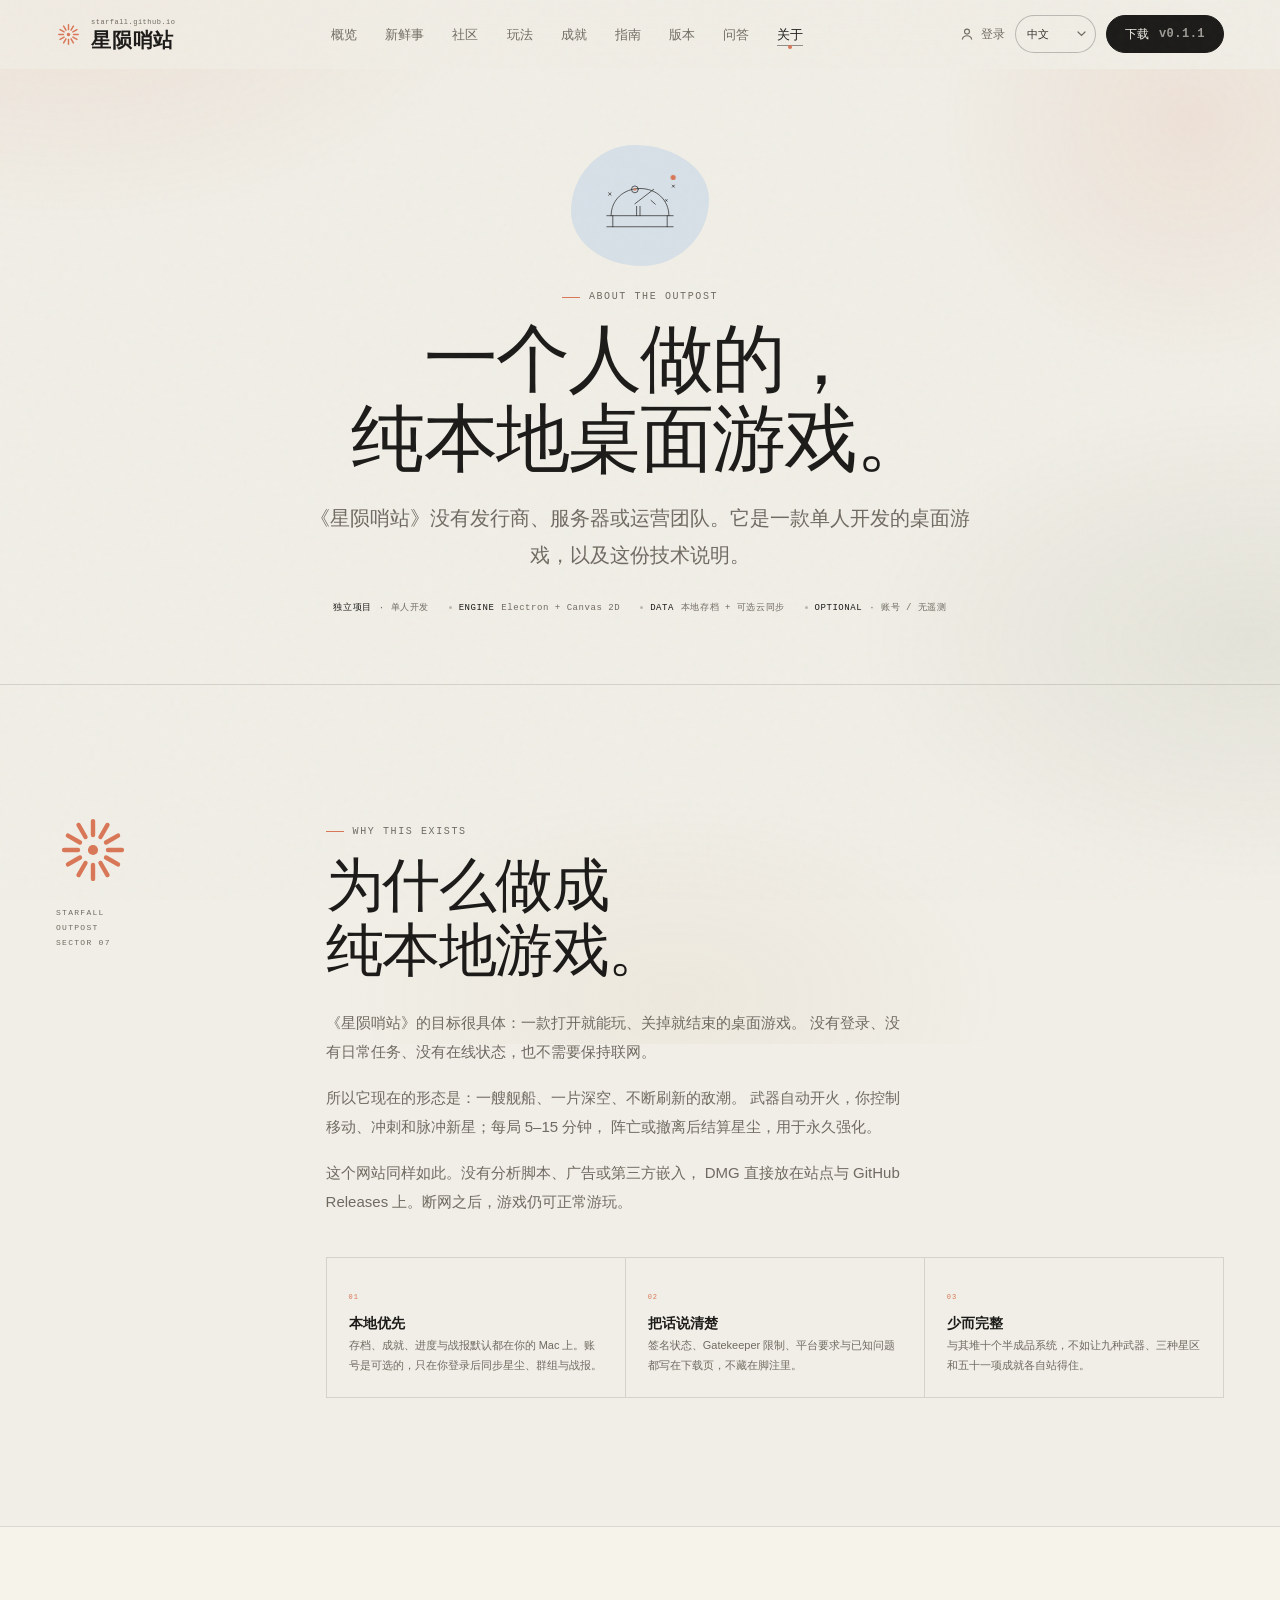
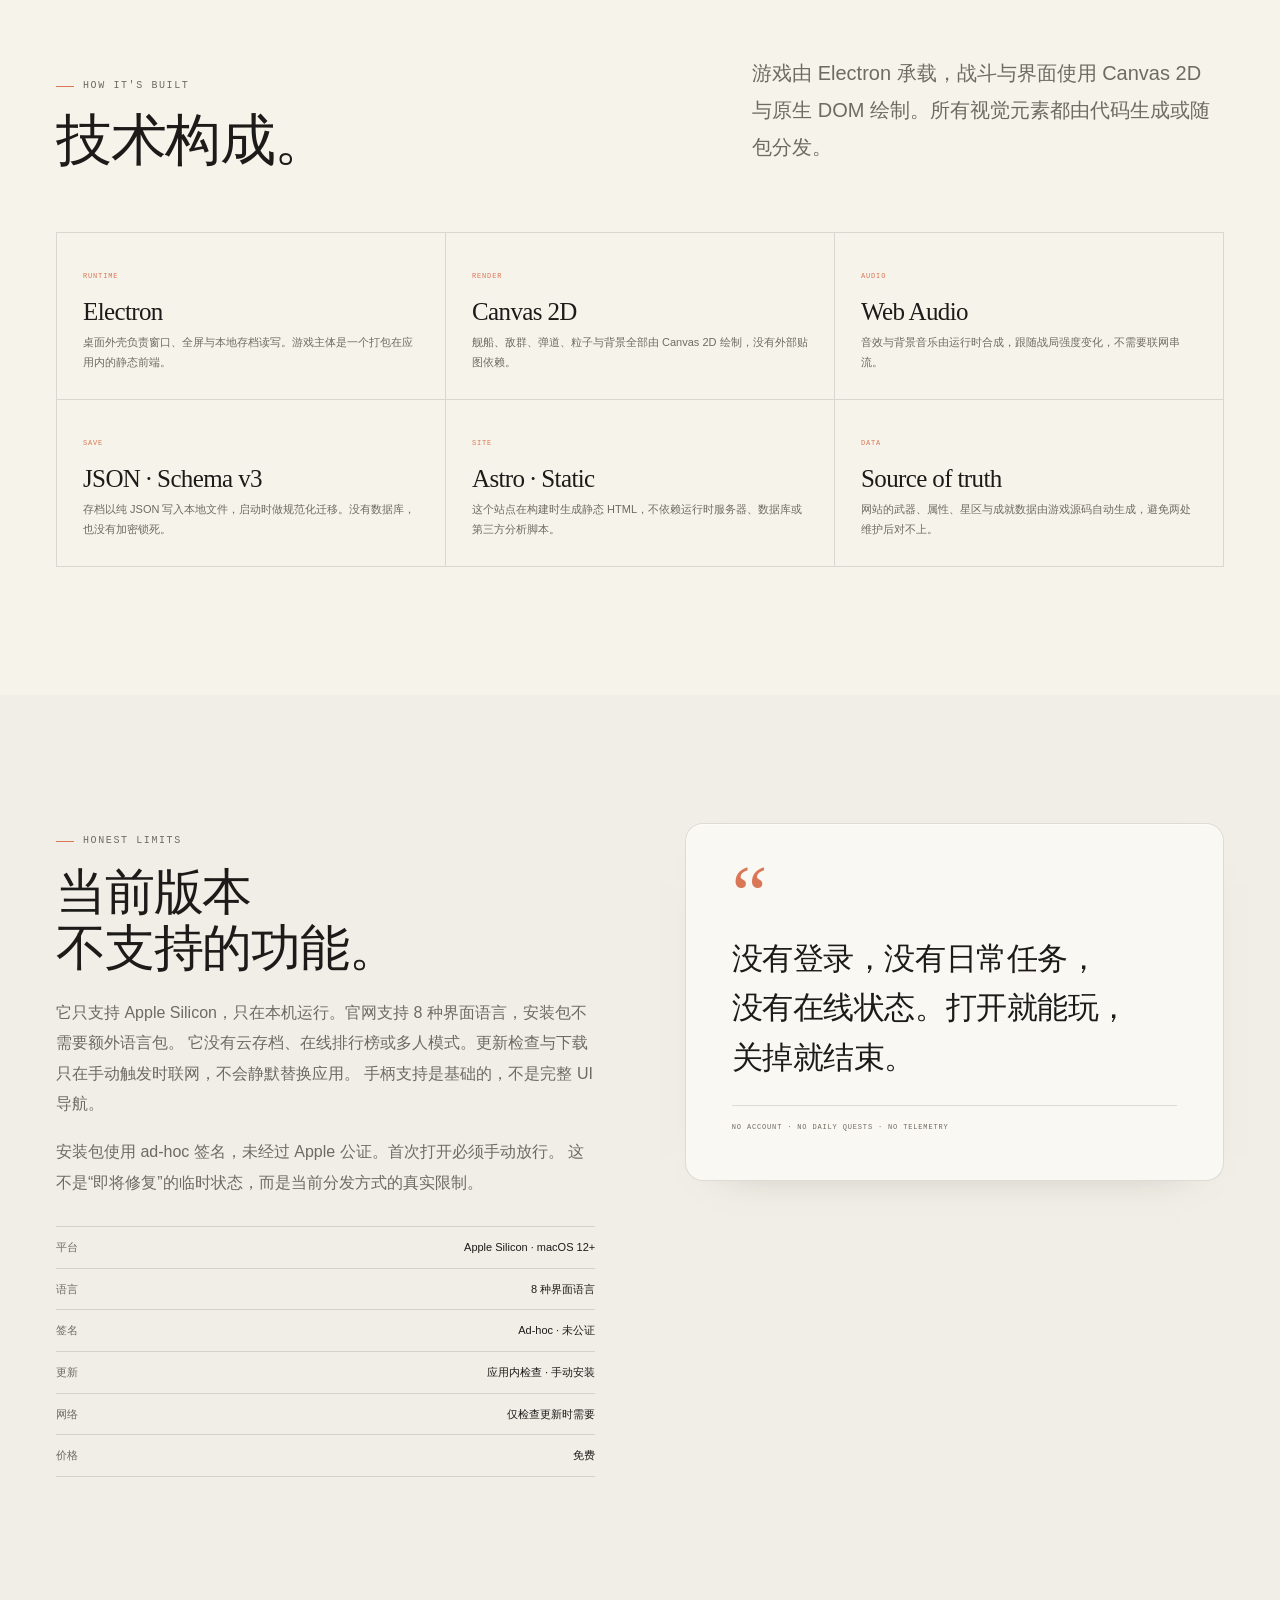
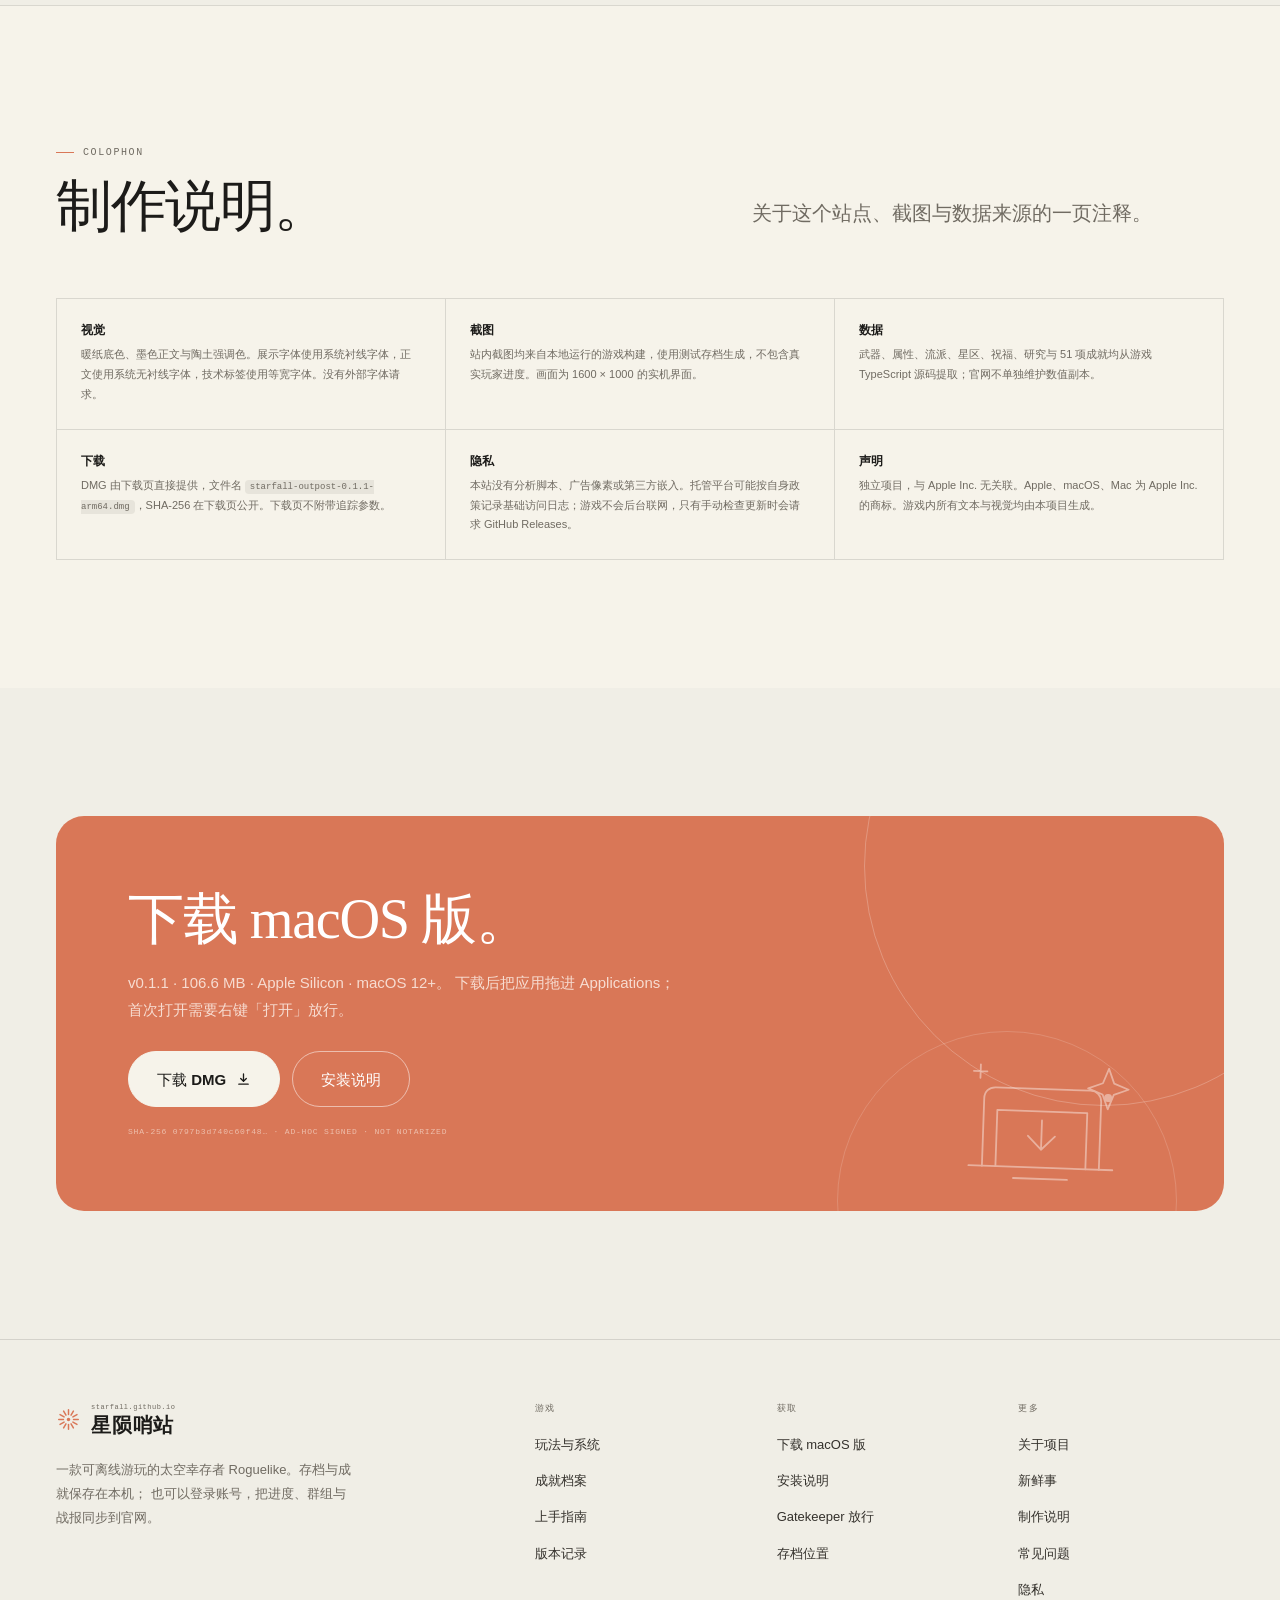
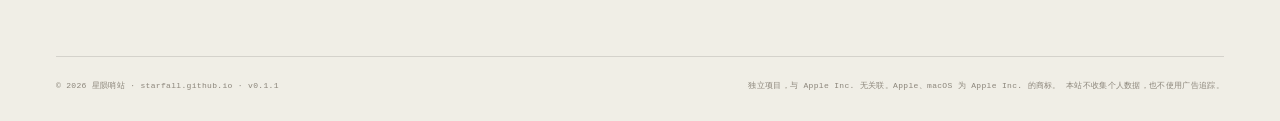
==== commit 427b8358: "Deploy STARFALL OUTPOST site v0.1.1" ====
--- a/about/index.html
+++ b/about/index.html
@@ -10,9 +10,9 @@
           document.documentElement.classList.add('i18n-pending')
         }
       } catch (error) {}
-    </script><title>关于项目 · 星陨哨站</title><meta name="description" content="关于《星陨哨站》：一款纯本地太空幸存者 Roguelike 的设计原则、技术构成、已知限制与制作说明。"><link rel="canonical" href="https://luckbubby2014.github.io/about/"><link rel="icon" type="image/svg+xml" href="/favicon.svg"><link rel="apple-touch-icon" href="/images/app-icon.png"><meta property="og:type" content="website"><meta property="og:site_name" content="星陨哨站"><meta property="og:locale" content="zh_CN"><meta property="og:title" content="关于项目 · 星陨哨站"><meta property="og:description" content="关于《星陨哨站》：一款纯本地太空幸存者 Roguelike 的设计原则、技术构成、已知限制与制作说明。"><meta property="og:url" content="https://luckbubby2014.github.io/about/"><meta property="og:image" content="https://luckbubby2014.github.io/images/og.png"><meta property="og:image:width" content="1200"><meta property="og:image:height" content="630"><meta name="twitter:card" content="summary_large_image"><meta name="twitter:title" content="关于项目 · 星陨哨站"><meta name="twitter:description" content="关于《星陨哨站》：一款纯本地太空幸存者 Roguelike 的设计原则、技术构成、已知限制与制作说明。"><meta name="twitter:image" content="https://luckbubby2014.github.io/images/og.png"><script type="application/ld+json">{"@context":"https://schema.org","@type":"VideoGame","name":"星陨哨站","alternateName":"starfall.github.io","description":"《星陨哨站》是一款 macOS 独占的太空幸存者 Roguelike：武器自动开火，你控制舰船移动、冲刺和释放脉冲新星。单局 5–15 分钟，包含 9 种武器、14 项局内属性、3 个星区与 51 项本地成就。","genre":["Roguelike","Survivors-like","Shooter"],"gamePlatform":"macOS","operatingSystem":"macOS 12+","applicationCategory":"GameApplication","softwareVersion":"0.1.0","inLanguage":"zh-CN","offers":{"@type":"Offer","price":"0","priceCurrency":"CNY"},"publisher":{"@type":"Organization","name":"starfall.github.io"}}</script><link rel="stylesheet" href="/_astro/about.B79FNnvr.css">
-<link rel="stylesheet" href="/_astro/about.CrlZFzSG.css"></head> <body class> <div class="ambient" aria-hidden="true"></div> <div class="scroll-progress" aria-hidden="true"><i></i></div> <a class="skip-link" href="#main">跳到主要内容</a> <header class="site-header" id="site-header"> <div class="wrap header-inner"> <a class="brand " href="/" aria-label="星陨哨站 · 首页"> <svg class="brand-mark" width="22" height="22" viewBox="0 0 32 32" fill="none" aria-hidden="true"> <g stroke="currentColor" stroke-width="1.9" stroke-linecap="round"> <line x1="16" y1="3.5" x2="16" y2="9.5" transform="rotate(0 16 16)"></line><line x1="16" y1="3.5" x2="16" y2="9.5" transform="rotate(30 16 16)"></line><line x1="16" y1="3.5" x2="16" y2="9.5" transform="rotate(60 16 16)"></line><line x1="16" y1="3.5" x2="16" y2="9.5" transform="rotate(90 16 16)"></line><line x1="16" y1="3.5" x2="16" y2="9.5" transform="rotate(120 16 16)"></line><line x1="16" y1="3.5" x2="16" y2="9.5" transform="rotate(150 16 16)"></line><line x1="16" y1="3.5" x2="16" y2="9.5" transform="rotate(180 16 16)"></line><line x1="16" y1="3.5" x2="16" y2="9.5" transform="rotate(210 16 16)"></line><line x1="16" y1="3.5" x2="16" y2="9.5" transform="rotate(240 16 16)"></line><line x1="16" y1="3.5" x2="16" y2="9.5" transform="rotate(270 16 16)"></line><line x1="16" y1="3.5" x2="16" y2="9.5" transform="rotate(300 16 16)"></line><line x1="16" y1="3.5" x2="16" y2="9.5" transform="rotate(330 16 16)"></line> </g> <circle cx="16" cy="16" r="2.2" fill="currentColor"></circle> </svg> <span class="brand-word"> <span class="brand-en">starfall.github.io</span> <span class="brand-cn">星陨哨站</span> </span> </a> <nav class="site-nav" aria-label="主导航"> <a href="/"> 概览 </a><a href="/features"> 玩法 </a><a href="/achievements"> 成就 </a><a href="/guide"> 指南 </a><a href="/changelog"> 版本 </a><a href="/faq"> 问答 </a><a href="/about" aria-current="page"> 关于 </a> </nav> <div class="header-actions"> <div class="lang-switch"> <select id="lang-select" aria-label="语言 / Language"> <option value="zh-CN">中文</option> <option value="en">English</option> <option value="zh-TW">繁體中文</option> <option value="ja">日本語</option> <option value="fr">Français</option> <option value="de">Deutsch</option> <option value="th">ไทย</option> <option value="es">Español</option> </select> </div> <a class="btn btn--sm" href="/download">
-下载 <span class="mono" style="opacity:.6">v0.1.0</span> </a> <button class="nav-toggle" type="button" aria-expanded="false" aria-controls="mobile-nav" aria-label="打开菜单"> <span></span> </button> </div> </div> </header> <div class="mobile-nav" id="mobile-nav"> <a href="/"> 概览 <span>01</span> </a><a href="/features"> 玩法 <span>02</span> </a><a href="/achievements"> 成就 <span>03</span> </a><a href="/guide"> 指南 <span>04</span> </a><a href="/changelog"> 版本 <span>05</span> </a><a href="/faq"> 问答 <span>06</span> </a><a href="/about" aria-current="page"> 关于 <span>07</span> </a><a href="/download"> 下载 <span>08</span> </a> <a class="btn" href="/download">下载 macOS 版 · 106.6 MB</a> </div> <main id="main">  <header class="page-hero"> <div class="wrap page-hero-inner"> <div class="art-plate art-plate--sky page-hero-art"> <svg class="line-art line-art--observatory" viewBox="0 0 240 200" fill="none" aria-hidden="true"> <g class="art-lines" stroke="currentColor" stroke-width="1.6" stroke-linecap="round" stroke-linejoin="round">          <path pathLength="1" style="--i:0" d="M52 124c0-38 30-64 68-64s68 26 68 64"></path> <path pathLength="1" style="--i:1" d="M42 124h156M56 124v26M184 124v26M42 150h156"></path> <path pathLength="1" style="--i:2" d="M108 96l44-34"></path> <circle pathLength="1" style="--i:3" cx="108" cy="62" r="8"></circle> <path pathLength="1" style="--i:4" d="M146 88l10 9M120 124v-22M112 124v-22"></path> <path pathLength="1" style="--i:5" d="M46 70l6 6m-6 0 6-6M196 52l5 5m-5 0 5-5M180 86l4 4m-4 0 4-4"></path>   </g> <g class="art-accent">          <circle cx="198" cy="34" r="6"></circle> <circle cx="108" cy="62" r="3"></circle>   </g> </svg> </div> <div class="eyebrow">ABOUT THE OUTPOST</div> <h1>一个人做的，<br />纯本地桌面游戏。</h1> <p class="lede">《星陨哨站》没有发行商、服务器或运营团队。它是一款单人开发的桌面游戏，以及这份技术说明。</p> <div class="page-hero-meta"> <span><b>独立项目</b> · 单人开发</span><span><b>ENGINE</b> Electron + Canvas 2D</span><span><b>DATA</b> 仅本地 JSON 存档</span><span><b>NO CLOUD</b> · 无账号 / 无遥测</span> </div> </div> </header> <section class="section" data-astro-cid-kh7btl4r> <div class="wrap about-layout" data-astro-cid-kh7btl4r> <aside class="about-mark" data-astro-cid-kh7btl4r> <svg class width="74" height="74" viewBox="0 0 32 32" fill="none" aria-hidden="true"> <g stroke="currentColor" stroke-width="1.9" stroke-linecap="round"> <line x1="16" y1="3.5" x2="16" y2="9.5" transform="rotate(0 16 16)"></line><line x1="16" y1="3.5" x2="16" y2="9.5" transform="rotate(30 16 16)"></line><line x1="16" y1="3.5" x2="16" y2="9.5" transform="rotate(60 16 16)"></line><line x1="16" y1="3.5" x2="16" y2="9.5" transform="rotate(90 16 16)"></line><line x1="16" y1="3.5" x2="16" y2="9.5" transform="rotate(120 16 16)"></line><line x1="16" y1="3.5" x2="16" y2="9.5" transform="rotate(150 16 16)"></line><line x1="16" y1="3.5" x2="16" y2="9.5" transform="rotate(180 16 16)"></line><line x1="16" y1="3.5" x2="16" y2="9.5" transform="rotate(210 16 16)"></line><line x1="16" y1="3.5" x2="16" y2="9.5" transform="rotate(240 16 16)"></line><line x1="16" y1="3.5" x2="16" y2="9.5" transform="rotate(270 16 16)"></line><line x1="16" y1="3.5" x2="16" y2="9.5" transform="rotate(300 16 16)"></line><line x1="16" y1="3.5" x2="16" y2="9.5" transform="rotate(330 16 16)"></line> </g> <circle cx="16" cy="16" r="2.2" fill="currentColor"></circle> </svg> <span class="mono" data-astro-cid-kh7btl4r>STARFALL<br data-astro-cid-kh7btl4r>OUTPOST<br data-astro-cid-kh7btl4r>SECTOR 07</span> </aside> <div class="about-copy" data-astro-cid-kh7btl4r> <div class="eyebrow" data-astro-cid-kh7btl4r>WHY THIS EXISTS</div> <h2 style="margin-top:14px" data-astro-cid-kh7btl4r>为什么做成<br data-astro-cid-kh7btl4r>纯本地游戏。</h2> <div class="body-copy" style="margin-top:24px" data-astro-cid-kh7btl4r> <p data-astro-cid-kh7btl4r>
+    </script><title>关于项目 · 星陨哨站</title><meta name="description" content="关于《星陨哨站》：一款纯本地太空幸存者 Roguelike 的设计原则、技术构成、已知限制与制作说明。"><link rel="canonical" href="https://luckbubby2014.github.io/about/"><link rel="icon" type="image/svg+xml" href="/favicon.svg"><link rel="apple-touch-icon" href="/images/app-icon.png"><meta property="og:type" content="website"><meta property="og:site_name" content="星陨哨站"><meta property="og:locale" content="zh_CN"><meta property="og:title" content="关于项目 · 星陨哨站"><meta property="og:description" content="关于《星陨哨站》：一款纯本地太空幸存者 Roguelike 的设计原则、技术构成、已知限制与制作说明。"><meta property="og:url" content="https://luckbubby2014.github.io/about/"><meta property="og:image" content="https://luckbubby2014.github.io/images/og.png"><meta property="og:image:width" content="1200"><meta property="og:image:height" content="630"><meta name="twitter:card" content="summary_large_image"><meta name="twitter:title" content="关于项目 · 星陨哨站"><meta name="twitter:description" content="关于《星陨哨站》：一款纯本地太空幸存者 Roguelike 的设计原则、技术构成、已知限制与制作说明。"><meta name="twitter:image" content="https://luckbubby2014.github.io/images/og.png"><script type="application/ld+json">{"@context":"https://schema.org","@type":"VideoGame","name":"星陨哨站","alternateName":"starfall.github.io","description":"《星陨哨站》是一款 macOS 独占的太空幸存者 Roguelike：武器自动开火，你控制舰船移动、冲刺和释放脉冲新星。单局 5–15 分钟，包含 9 种武器、14 项局内属性、3 个星区与 51 项本地成就。","genre":["Roguelike","Survivors-like","Shooter"],"gamePlatform":"macOS","operatingSystem":"macOS 12+","applicationCategory":"GameApplication","softwareVersion":"0.1.1","inLanguage":"zh-CN","offers":{"@type":"Offer","price":"0","priceCurrency":"CNY"},"publisher":{"@type":"Organization","name":"starfall.github.io"}}</script><link rel="stylesheet" href="/_astro/about.J2XBcAAr.css">
+<link rel="stylesheet" href="/_astro/about.CrlZFzSG.css"></head> <body class> <div class="ambient" aria-hidden="true"></div> <div class="scroll-progress" aria-hidden="true"><i></i></div> <a class="skip-link" href="#main">跳到主要内容</a> <header class="site-header" id="site-header"> <div class="wrap header-inner"> <a class="brand " href="/" aria-label="星陨哨站 · 首页"> <svg class="brand-mark" width="22" height="22" viewBox="0 0 32 32" fill="none" aria-hidden="true"> <g stroke="currentColor" stroke-width="1.9" stroke-linecap="round"> <line x1="16" y1="3.5" x2="16" y2="9.5" transform="rotate(0 16 16)"></line><line x1="16" y1="3.5" x2="16" y2="9.5" transform="rotate(30 16 16)"></line><line x1="16" y1="3.5" x2="16" y2="9.5" transform="rotate(60 16 16)"></line><line x1="16" y1="3.5" x2="16" y2="9.5" transform="rotate(90 16 16)"></line><line x1="16" y1="3.5" x2="16" y2="9.5" transform="rotate(120 16 16)"></line><line x1="16" y1="3.5" x2="16" y2="9.5" transform="rotate(150 16 16)"></line><line x1="16" y1="3.5" x2="16" y2="9.5" transform="rotate(180 16 16)"></line><line x1="16" y1="3.5" x2="16" y2="9.5" transform="rotate(210 16 16)"></line><line x1="16" y1="3.5" x2="16" y2="9.5" transform="rotate(240 16 16)"></line><line x1="16" y1="3.5" x2="16" y2="9.5" transform="rotate(270 16 16)"></line><line x1="16" y1="3.5" x2="16" y2="9.5" transform="rotate(300 16 16)"></line><line x1="16" y1="3.5" x2="16" y2="9.5" transform="rotate(330 16 16)"></line> </g> <circle cx="16" cy="16" r="2.2" fill="currentColor"></circle> </svg> <span class="brand-word"> <span class="brand-en">starfall.github.io</span> <span class="brand-cn">星陨哨站</span> </span> </a> <nav class="site-nav" aria-label="主导航"> <a href="/"> 概览 </a><a href="/newsroom"> 新鲜事 </a><a href="/group"> 社区 </a><a href="/features"> 玩法 </a><a href="/achievements"> 成就 </a><a href="/guide"> 指南 </a><a href="/changelog"> 版本 </a><a href="/faq"> 问答 </a><a href="/about" aria-current="page"> 关于 </a> </nav> <div class="header-actions"> <a class="account-link" href="/account" data-account-link aria-label="账号"> <svg viewBox="0 0 20 20" fill="none" aria-hidden="true"> <circle cx="10" cy="7" r="3.1" stroke="currentColor" stroke-width="1.4"></circle> <path d="M4.2 16.4c.7-2.7 3-4.2 5.8-4.2s5.1 1.5 5.8 4.2" stroke="currentColor" stroke-width="1.4" stroke-linecap="round"></path> </svg> <span data-account-label>登录</span> </a> <div class="lang-switch"> <select id="lang-select" aria-label="语言 / Language"> <option value="zh-CN">中文</option> <option value="en">English</option> <option value="zh-TW">繁體中文</option> <option value="ja">日本語</option> <option value="fr">Français</option> <option value="de">Deutsch</option> <option value="th">ไทย</option> <option value="es">Español</option> </select> </div> <a class="btn btn--sm" href="/download">
+下载 <span class="mono" style="opacity:.6">v0.1.1</span> </a> <button class="nav-toggle" type="button" aria-expanded="false" aria-controls="mobile-nav" aria-label="打开菜单"> <span></span> </button> </div> </div> </header> <div class="mobile-nav" id="mobile-nav"> <a href="/"> 概览 <span>01</span> </a><a href="/newsroom"> 新鲜事 <span>02</span> </a><a href="/group"> 社区 <span>03</span> </a><a href="/features"> 玩法 <span>04</span> </a><a href="/achievements"> 成就 <span>05</span> </a><a href="/guide"> 指南 <span>06</span> </a><a href="/changelog"> 版本 <span>07</span> </a><a href="/faq"> 问答 <span>08</span> </a><a href="/about" aria-current="page"> 关于 <span>09</span> </a><a href="/download"> 下载 <span>010</span> </a> <a href="/account" data-account-link data-account-mobile>账号</a> <a href="/group">社区</a> <a class="btn" href="/download">下载 macOS 版 · 106.6 MB</a> </div> <script type="module" src="/_astro/SiteHeader.astro_astro_type_script_index_0_lang.S4zCMWhy.js"></script> <main id="main">  <header class="page-hero"> <div class="wrap page-hero-inner"> <div class="art-plate art-plate--sky page-hero-art"> <svg class="line-art line-art--observatory" viewBox="0 0 240 200" fill="none" aria-hidden="true"> <g class="art-lines" stroke="currentColor" stroke-width="1.6" stroke-linecap="round" stroke-linejoin="round">          <path pathLength="1" style="--i:0" d="M52 124c0-38 30-64 68-64s68 26 68 64"></path> <path pathLength="1" style="--i:1" d="M42 124h156M56 124v26M184 124v26M42 150h156"></path> <path pathLength="1" style="--i:2" d="M108 96l44-34"></path> <circle pathLength="1" style="--i:3" cx="108" cy="62" r="8"></circle> <path pathLength="1" style="--i:4" d="M146 88l10 9M120 124v-22M112 124v-22"></path> <path pathLength="1" style="--i:5" d="M46 70l6 6m-6 0 6-6M196 52l5 5m-5 0 5-5M180 86l4 4m-4 0 4-4"></path>   </g> <g class="art-accent">          <circle cx="198" cy="34" r="6"></circle> <circle cx="108" cy="62" r="3"></circle>   </g> </svg> </div> <div class="eyebrow">ABOUT THE OUTPOST</div> <h1>一个人做的，<br />纯本地桌面游戏。</h1> <p class="lede">《星陨哨站》没有发行商、服务器或运营团队。它是一款单人开发的桌面游戏，以及这份技术说明。</p> <div class="page-hero-meta"> <span><b>独立项目</b> · 单人开发</span><span><b>ENGINE</b> Electron + Canvas 2D</span><span><b>DATA</b> 本地存档 + 可选云同步</span><span><b>OPTIONAL</b> · 账号 / 无遥测</span> </div> </div> </header> <section class="section" data-astro-cid-kh7btl4r> <div class="wrap about-layout" data-astro-cid-kh7btl4r> <aside class="about-mark" data-astro-cid-kh7btl4r> <svg class width="74" height="74" viewBox="0 0 32 32" fill="none" aria-hidden="true"> <g stroke="currentColor" stroke-width="1.9" stroke-linecap="round"> <line x1="16" y1="3.5" x2="16" y2="9.5" transform="rotate(0 16 16)"></line><line x1="16" y1="3.5" x2="16" y2="9.5" transform="rotate(30 16 16)"></line><line x1="16" y1="3.5" x2="16" y2="9.5" transform="rotate(60 16 16)"></line><line x1="16" y1="3.5" x2="16" y2="9.5" transform="rotate(90 16 16)"></line><line x1="16" y1="3.5" x2="16" y2="9.5" transform="rotate(120 16 16)"></line><line x1="16" y1="3.5" x2="16" y2="9.5" transform="rotate(150 16 16)"></line><line x1="16" y1="3.5" x2="16" y2="9.5" transform="rotate(180 16 16)"></line><line x1="16" y1="3.5" x2="16" y2="9.5" transform="rotate(210 16 16)"></line><line x1="16" y1="3.5" x2="16" y2="9.5" transform="rotate(240 16 16)"></line><line x1="16" y1="3.5" x2="16" y2="9.5" transform="rotate(270 16 16)"></line><line x1="16" y1="3.5" x2="16" y2="9.5" transform="rotate(300 16 16)"></line><line x1="16" y1="3.5" x2="16" y2="9.5" transform="rotate(330 16 16)"></line> </g> <circle cx="16" cy="16" r="2.2" fill="currentColor"></circle> </svg> <span class="mono" data-astro-cid-kh7btl4r>STARFALL<br data-astro-cid-kh7btl4r>OUTPOST<br data-astro-cid-kh7btl4r>SECTOR 07</span> </aside> <div class="about-copy" data-astro-cid-kh7btl4r> <div class="eyebrow" data-astro-cid-kh7btl4r>WHY THIS EXISTS</div> <h2 style="margin-top:14px" data-astro-cid-kh7btl4r>为什么做成<br data-astro-cid-kh7btl4r>纯本地游戏。</h2> <div class="body-copy" style="margin-top:24px" data-astro-cid-kh7btl4r> <p data-astro-cid-kh7btl4r>
 《星陨哨站》的目标很具体：一款打开就能玩、关掉就结束的桌面游戏。
             没有登录、没有日常任务、没有在线状态，也不需要保持联网。
 </p> <p data-astro-cid-kh7btl4r>
@@ -22,29 +22,30 @@
 </p> <p data-astro-cid-kh7btl4r>
 这个网站同样如此。没有分析脚本、广告或第三方嵌入，
             DMG 直接放在站点与 GitHub Releases 上。断网之后，游戏仍可正常游玩。
-</p> </div> <div class="about-principles" data-astro-cid-kh7btl4r> <article data-astro-cid-kh7btl4r><span class="mono" data-astro-cid-kh7btl4r>01</span><h3 data-astro-cid-kh7btl4r>本地优先</h3><p data-astro-cid-kh7btl4r>存档、成就、进度与战报都在你的 Mac 上。没有账号系统，也没有云端依赖。</p></article> <article data-astro-cid-kh7btl4r><span class="mono" data-astro-cid-kh7btl4r>02</span><h3 data-astro-cid-kh7btl4r>把话说清楚</h3><p data-astro-cid-kh7btl4r>签名状态、Gatekeeper 限制、平台要求与已知问题都写在下载页，不藏在脚注里。</p></article> <article data-astro-cid-kh7btl4r><span class="mono" data-astro-cid-kh7btl4r>03</span><h3 data-astro-cid-kh7btl4r>少而完整</h3><p data-astro-cid-kh7btl4r>与其堆十个半成品系统，不如让九种武器、三种星区和五十一项成就各自站得住。</p></article> </div> </div> </div> </section> <section class="section section--paper-warm section--line" data-astro-cid-kh7btl4r> <div class="wrap" data-astro-cid-kh7btl4r> <div class="section-head" data-astro-cid-kh7btl4r> <div data-astro-cid-kh7btl4r> <div class="eyebrow" data-astro-cid-kh7btl4r>HOW IT'S BUILT</div> <h2 data-astro-cid-kh7btl4r>技术构成。</h2> </div> <p class="lede" data-astro-cid-kh7btl4r>游戏由 Electron 承载，战斗与界面使用 Canvas 2D 与原生 DOM 绘制。所有视觉元素都由代码生成或随包分发。</p> </div> <div class="tech-grid" data-astro-cid-kh7btl4r> <article data-astro-cid-kh7btl4r><span class="mono" data-astro-cid-kh7btl4r>RUNTIME</span><h3 data-astro-cid-kh7btl4r>Electron</h3><p data-astro-cid-kh7btl4r>桌面外壳负责窗口、全屏与本地存档读写。游戏主体是一个打包在应用内的静态前端。</p></article> <article data-astro-cid-kh7btl4r><span class="mono" data-astro-cid-kh7btl4r>RENDER</span><h3 data-astro-cid-kh7btl4r>Canvas 2D</h3><p data-astro-cid-kh7btl4r>舰船、敌群、弹道、粒子与背景全部由 Canvas 2D 绘制，没有外部贴图依赖。</p></article> <article data-astro-cid-kh7btl4r><span class="mono" data-astro-cid-kh7btl4r>AUDIO</span><h3 data-astro-cid-kh7btl4r>Web Audio</h3><p data-astro-cid-kh7btl4r>音效与背景音乐由运行时合成，跟随战局强度变化，不需要联网串流。</p></article> <article data-astro-cid-kh7btl4r><span class="mono" data-astro-cid-kh7btl4r>SAVE</span><h3 data-astro-cid-kh7btl4r>JSON · Schema v3</h3><p data-astro-cid-kh7btl4r>存档以纯 JSON 写入本地文件，启动时做规范化迁移。没有数据库，也没有加密锁死。</p></article> <article data-astro-cid-kh7btl4r><span class="mono" data-astro-cid-kh7btl4r>SITE</span><h3 data-astro-cid-kh7btl4r>Astro · Static</h3><p data-astro-cid-kh7btl4r>这个站点在构建时生成静态 HTML，不依赖运行时服务器、数据库或第三方分析脚本。</p></article> <article data-astro-cid-kh7btl4r><span class="mono" data-astro-cid-kh7btl4r>DATA</span><h3 data-astro-cid-kh7btl4r>Source of truth</h3><p data-astro-cid-kh7btl4r>网站的武器、属性、星区与成就数据由游戏源码自动生成，避免两处维护后对不上。</p></article> </div> </div> </section> <section class="section" data-astro-cid-kh7btl4r> <div class="wrap about-columns" data-astro-cid-kh7btl4r> <div data-astro-cid-kh7btl4r> <div class="eyebrow" data-astro-cid-kh7btl4r>HONEST LIMITS</div> <h2 style="margin-top:14px" data-astro-cid-kh7btl4r>当前版本<br data-astro-cid-kh7btl4r>不支持的功能。</h2> <div class="body-copy" style="margin-top:22px" data-astro-cid-kh7btl4r> <p data-astro-cid-kh7btl4r>
+</p> </div> <div class="about-principles" data-astro-cid-kh7btl4r> <article data-astro-cid-kh7btl4r><span class="mono" data-astro-cid-kh7btl4r>01</span><h3 data-astro-cid-kh7btl4r>本地优先</h3><p data-astro-cid-kh7btl4r>存档、成就、进度与战报默认都在你的 Mac 上。账号是可选的，只在你登录后同步星尘、群组与战报。</p></article> <article data-astro-cid-kh7btl4r><span class="mono" data-astro-cid-kh7btl4r>02</span><h3 data-astro-cid-kh7btl4r>把话说清楚</h3><p data-astro-cid-kh7btl4r>签名状态、Gatekeeper 限制、平台要求与已知问题都写在下载页，不藏在脚注里。</p></article> <article data-astro-cid-kh7btl4r><span class="mono" data-astro-cid-kh7btl4r>03</span><h3 data-astro-cid-kh7btl4r>少而完整</h3><p data-astro-cid-kh7btl4r>与其堆十个半成品系统，不如让九种武器、三种星区和五十一项成就各自站得住。</p></article> </div> </div> </div> </section> <section class="section section--paper-warm section--line" data-astro-cid-kh7btl4r> <div class="wrap" data-astro-cid-kh7btl4r> <div class="section-head" data-astro-cid-kh7btl4r> <div data-astro-cid-kh7btl4r> <div class="eyebrow" data-astro-cid-kh7btl4r>HOW IT'S BUILT</div> <h2 data-astro-cid-kh7btl4r>技术构成。</h2> </div> <p class="lede" data-astro-cid-kh7btl4r>游戏由 Electron 承载，战斗与界面使用 Canvas 2D 与原生 DOM 绘制。所有视觉元素都由代码生成或随包分发。</p> </div> <div class="tech-grid" data-astro-cid-kh7btl4r> <article data-astro-cid-kh7btl4r><span class="mono" data-astro-cid-kh7btl4r>RUNTIME</span><h3 data-astro-cid-kh7btl4r>Electron</h3><p data-astro-cid-kh7btl4r>桌面外壳负责窗口、全屏与本地存档读写。游戏主体是一个打包在应用内的静态前端。</p></article> <article data-astro-cid-kh7btl4r><span class="mono" data-astro-cid-kh7btl4r>RENDER</span><h3 data-astro-cid-kh7btl4r>Canvas 2D</h3><p data-astro-cid-kh7btl4r>舰船、敌群、弹道、粒子与背景全部由 Canvas 2D 绘制，没有外部贴图依赖。</p></article> <article data-astro-cid-kh7btl4r><span class="mono" data-astro-cid-kh7btl4r>AUDIO</span><h3 data-astro-cid-kh7btl4r>Web Audio</h3><p data-astro-cid-kh7btl4r>音效与背景音乐由运行时合成，跟随战局强度变化，不需要联网串流。</p></article> <article data-astro-cid-kh7btl4r><span class="mono" data-astro-cid-kh7btl4r>SAVE</span><h3 data-astro-cid-kh7btl4r>JSON · Schema v3</h3><p data-astro-cid-kh7btl4r>存档以纯 JSON 写入本地文件，启动时做规范化迁移。没有数据库，也没有加密锁死。</p></article> <article data-astro-cid-kh7btl4r><span class="mono" data-astro-cid-kh7btl4r>SITE</span><h3 data-astro-cid-kh7btl4r>Astro · Static</h3><p data-astro-cid-kh7btl4r>这个站点在构建时生成静态 HTML，不依赖运行时服务器、数据库或第三方分析脚本。</p></article> <article data-astro-cid-kh7btl4r><span class="mono" data-astro-cid-kh7btl4r>DATA</span><h3 data-astro-cid-kh7btl4r>Source of truth</h3><p data-astro-cid-kh7btl4r>网站的武器、属性、星区与成就数据由游戏源码自动生成，避免两处维护后对不上。</p></article> </div> </div> </section> <section class="section" data-astro-cid-kh7btl4r> <div class="wrap about-columns" data-astro-cid-kh7btl4r> <div data-astro-cid-kh7btl4r> <div class="eyebrow" data-astro-cid-kh7btl4r>HONEST LIMITS</div> <h2 style="margin-top:14px" data-astro-cid-kh7btl4r>当前版本<br data-astro-cid-kh7btl4r>不支持的功能。</h2> <div class="body-copy" style="margin-top:22px" data-astro-cid-kh7btl4r> <p data-astro-cid-kh7btl4r>
 它只支持 Apple Silicon，只在本机运行。官网支持 8 种界面语言，安装包不需要额外语言包。
-            它没有云存档、自动更新、在线排行榜或多人模式。手柄支持是基础的，不是完整 UI 导航。
+            它没有云存档、在线排行榜或多人模式。更新检查与下载只在手动触发时联网，不会静默替换应用。
+            手柄支持是基础的，不是完整 UI 导航。
 </p> <p data-astro-cid-kh7btl4r>
 安装包使用 ad-hoc 签名，未经过 Apple 公证。首次打开必须手动放行。
             这不是“即将修复”的临时状态，而是当前分发方式的真实限制。
-</p> </div> <div class="limits-list" data-astro-cid-kh7btl4r> <div data-astro-cid-kh7btl4r><span data-astro-cid-kh7btl4r>平台</span><b data-astro-cid-kh7btl4r>Apple Silicon · macOS 12+</b></div> <div data-astro-cid-kh7btl4r><span data-astro-cid-kh7btl4r>语言</span><b data-astro-cid-kh7btl4r>8 种界面语言</b></div> <div data-astro-cid-kh7btl4r><span data-astro-cid-kh7btl4r>签名</span><b data-astro-cid-kh7btl4r>Ad-hoc · 未公证</b></div> <div data-astro-cid-kh7btl4r><span data-astro-cid-kh7btl4r>更新</span><b data-astro-cid-kh7btl4r>手动下载新 DMG</b></div> <div data-astro-cid-kh7btl4r><span data-astro-cid-kh7btl4r>网络</span><b data-astro-cid-kh7btl4r>不需要</b></div> <div data-astro-cid-kh7btl4r><span data-astro-cid-kh7btl4r>价格</span><b data-astro-cid-kh7btl4r>免费</b></div> </div> </div> <div class="about-quote" data-astro-cid-kh7btl4r> <div class="quote-mark" aria-hidden="true" data-astro-cid-kh7btl4r>“</div> <blockquote data-astro-cid-kh7btl4r>
+</p> </div> <div class="limits-list" data-astro-cid-kh7btl4r> <div data-astro-cid-kh7btl4r><span data-astro-cid-kh7btl4r>平台</span><b data-astro-cid-kh7btl4r>Apple Silicon · macOS 12+</b></div> <div data-astro-cid-kh7btl4r><span data-astro-cid-kh7btl4r>语言</span><b data-astro-cid-kh7btl4r>8 种界面语言</b></div> <div data-astro-cid-kh7btl4r><span data-astro-cid-kh7btl4r>签名</span><b data-astro-cid-kh7btl4r>Ad-hoc · 未公证</b></div> <div data-astro-cid-kh7btl4r><span data-astro-cid-kh7btl4r>更新</span><b data-astro-cid-kh7btl4r>应用内检查 · 手动安装</b></div> <div data-astro-cid-kh7btl4r><span data-astro-cid-kh7btl4r>网络</span><b data-astro-cid-kh7btl4r>仅检查更新时需要</b></div> <div data-astro-cid-kh7btl4r><span data-astro-cid-kh7btl4r>价格</span><b data-astro-cid-kh7btl4r>免费</b></div> </div> </div> <div class="about-quote" data-astro-cid-kh7btl4r> <div class="quote-mark" aria-hidden="true" data-astro-cid-kh7btl4r>“</div> <blockquote data-astro-cid-kh7btl4r>
 没有登录，没有日常任务，<br data-astro-cid-kh7btl4r>
 没有在线状态。打开就能玩，<br data-astro-cid-kh7btl4r>
 关掉就结束。
-</blockquote> <span class="mono" data-astro-cid-kh7btl4r>NO ACCOUNT · NO DAILY QUESTS · NO TELEMETRY</span> </div> </div> </section> <section class="section section--paper-warm section--line" id="colophon" data-astro-cid-kh7btl4r> <div class="wrap" data-astro-cid-kh7btl4r> <div class="section-head" data-astro-cid-kh7btl4r> <div data-astro-cid-kh7btl4r> <div class="eyebrow" data-astro-cid-kh7btl4r>COLOPHON</div> <h2 data-astro-cid-kh7btl4r>制作说明。</h2> </div> <p class="lede" data-astro-cid-kh7btl4r>关于这个站点、截图与数据来源的一页注释。</p> </div> <div class="colophon-grid" data-astro-cid-kh7btl4r> <div data-astro-cid-kh7btl4r> <h3 data-astro-cid-kh7btl4r>视觉</h3> <p data-astro-cid-kh7btl4r>暖纸底色、墨色正文与陶土强调色。展示字体使用系统衬线字体，正文使用系统无衬线字体，技术标签使用等宽字体。没有外部字体请求。</p> </div> <div data-astro-cid-kh7btl4r> <h3 data-astro-cid-kh7btl4r>截图</h3> <p data-astro-cid-kh7btl4r>站内截图均来自本地运行的游戏构建，使用测试存档生成，不包含真实玩家进度。画面为 1600 × 1000 的实机界面。</p> </div> <div data-astro-cid-kh7btl4r> <h3 data-astro-cid-kh7btl4r>数据</h3> <p data-astro-cid-kh7btl4r>武器、属性、流派、星区、祝福、研究与 51 项成就均从游戏 TypeScript 源码提取；官网不单独维护数值副本。</p> </div> <div data-astro-cid-kh7btl4r> <h3 data-astro-cid-kh7btl4r>下载</h3> <p data-astro-cid-kh7btl4r>DMG 由下载页直接提供，文件名 <code data-astro-cid-kh7btl4r>starfall-outpost-0.1.0-arm64.dmg</code>，SHA-256 在下载页公开。下载页不附带追踪参数。</p> </div> <div data-astro-cid-kh7btl4r> <h3 data-astro-cid-kh7btl4r>隐私</h3> <p data-astro-cid-kh7btl4r>本站没有分析脚本、广告像素或第三方嵌入。托管平台可能按自身政策记录基础访问日志；游戏本身不联网。</p> </div> <div data-astro-cid-kh7btl4r> <h3 data-astro-cid-kh7btl4r>声明</h3> <p data-astro-cid-kh7btl4r>独立项目，与 Apple Inc. 无关联。Apple、macOS、Mac 为 Apple Inc. 的商标。游戏内所有文本与视觉均由本项目生成。</p> </div> </div> </div> </section> <section class="section"> <div class="wrap"> <div class="cta-band" data-reveal> <div class="cta-art" aria-hidden="true"> <svg class="line-art line-art--download" viewBox="0 0 240 200" fill="none" aria-hidden="true"> <g class="art-lines" stroke="currentColor" stroke-width="1.6" stroke-linecap="round" stroke-linejoin="round">       <path pathLength="1" style="--i:0" d="M56 142h128M96 152h48"></path> <path pathLength="1" style="--i:1" d="M68 142V82c0-6 4-10 10-10h84c6 0 10 4 10 10v60"></path> <path pathLength="1" style="--i:2" d="M80 142V92h80v50"></path> <path pathLength="1" style="--i:3" d="M120 100v26M108 114l12 12 12-12"></path> <path pathLength="1" style="--i:4" d="M178 52l5 13 13 5-13 5-5 13-5-13-13-5 13-5z"></path> <path pathLength="1" style="--i:5" d="M58 58h12M64 52v12"></path>      </g> <g class="art-accent">      <circle cx="178" cy="78" r="3.6"></circle>     </g> </svg> </div> <h2>下载 macOS 版。</h2> <p>
-v0.1.0 · 106.6 MB · Apple Silicon · macOS 12+。
+</blockquote> <span class="mono" data-astro-cid-kh7btl4r>NO ACCOUNT · NO DAILY QUESTS · NO TELEMETRY</span> </div> </div> </section> <section class="section section--paper-warm section--line" id="colophon" data-astro-cid-kh7btl4r> <div class="wrap" data-astro-cid-kh7btl4r> <div class="section-head" data-astro-cid-kh7btl4r> <div data-astro-cid-kh7btl4r> <div class="eyebrow" data-astro-cid-kh7btl4r>COLOPHON</div> <h2 data-astro-cid-kh7btl4r>制作说明。</h2> </div> <p class="lede" data-astro-cid-kh7btl4r>关于这个站点、截图与数据来源的一页注释。</p> </div> <div class="colophon-grid" data-astro-cid-kh7btl4r> <div data-astro-cid-kh7btl4r> <h3 data-astro-cid-kh7btl4r>视觉</h3> <p data-astro-cid-kh7btl4r>暖纸底色、墨色正文与陶土强调色。展示字体使用系统衬线字体，正文使用系统无衬线字体，技术标签使用等宽字体。没有外部字体请求。</p> </div> <div data-astro-cid-kh7btl4r> <h3 data-astro-cid-kh7btl4r>截图</h3> <p data-astro-cid-kh7btl4r>站内截图均来自本地运行的游戏构建，使用测试存档生成，不包含真实玩家进度。画面为 1600 × 1000 的实机界面。</p> </div> <div data-astro-cid-kh7btl4r> <h3 data-astro-cid-kh7btl4r>数据</h3> <p data-astro-cid-kh7btl4r>武器、属性、流派、星区、祝福、研究与 51 项成就均从游戏 TypeScript 源码提取；官网不单独维护数值副本。</p> </div> <div data-astro-cid-kh7btl4r> <h3 data-astro-cid-kh7btl4r>下载</h3> <p data-astro-cid-kh7btl4r>DMG 由下载页直接提供，文件名 <code data-astro-cid-kh7btl4r>starfall-outpost-0.1.1-arm64.dmg</code>，SHA-256 在下载页公开。下载页不附带追踪参数。</p> </div> <div data-astro-cid-kh7btl4r> <h3 data-astro-cid-kh7btl4r>隐私</h3> <p data-astro-cid-kh7btl4r>本站没有分析脚本、广告像素或第三方嵌入。托管平台可能按自身政策记录基础访问日志；游戏不会后台联网，只有手动检查更新时会请求 GitHub Releases。</p> </div> <div data-astro-cid-kh7btl4r> <h3 data-astro-cid-kh7btl4r>声明</h3> <p data-astro-cid-kh7btl4r>独立项目，与 Apple Inc. 无关联。Apple、macOS、Mac 为 Apple Inc. 的商标。游戏内所有文本与视觉均由本项目生成。</p> </div> </div> </div> </section> <section class="section"> <div class="wrap"> <div class="cta-band" data-reveal> <div class="cta-art" aria-hidden="true"> <svg class="line-art line-art--download" viewBox="0 0 240 200" fill="none" aria-hidden="true"> <g class="art-lines" stroke="currentColor" stroke-width="1.6" stroke-linecap="round" stroke-linejoin="round">       <path pathLength="1" style="--i:0" d="M56 142h128M96 152h48"></path> <path pathLength="1" style="--i:1" d="M68 142V82c0-6 4-10 10-10h84c6 0 10 4 10 10v60"></path> <path pathLength="1" style="--i:2" d="M80 142V92h80v50"></path> <path pathLength="1" style="--i:3" d="M120 100v26M108 114l12 12 12-12"></path> <path pathLength="1" style="--i:4" d="M178 52l5 13 13 5-13 5-5 13-5-13-13-5 13-5z"></path> <path pathLength="1" style="--i:5" d="M58 58h12M64 52v12"></path>      </g> <g class="art-accent">      <circle cx="178" cy="78" r="3.6"></circle>     </g> </svg> </div> <h2>下载 macOS 版。</h2> <p>
+v0.1.1 · 106.6 MB · Apple Silicon · macOS 12+。
         下载后把应用拖进 Applications；首次打开需要右键「打开」放行。
-</p> <div class="btn-row"> <a class="btn btn--light btn--lg" href="https://github.com/luckbubby2014/luckbubby2014.github.io/releases/download/v0.1.0/starfall-outpost-0.1.0-arm64.dmg" download="星陨哨站-0.1.0-arm64.dmg">
+</p> <div class="btn-row"> <a class="btn btn--light btn--lg" href="https://github.com/luckbubby2014/luckbubby2014.github.io/releases/download/v0.1.1/starfall-outpost-0.1.1-arm64.dmg" download="星陨哨站-0.1.1-arm64.dmg">
 下载 DMG
 <svg width="15" height="15" viewBox="0 0 16 16" fill="none" aria-hidden="true"> <path d="M8 2v8m0 0 3-3m-3 3L5 7M3 13h10" stroke="currentColor" stroke-width="1.4" stroke-linecap="round" stroke-linejoin="round"></path> </svg> </a> <a class="btn btn--on-dark btn--lg" href="/download">
 安装说明
 </a> </div> <div class="cta-meta">
-SHA-256 4c6f51dc3f38d386… · AD-HOC SIGNED · NOT NOTARIZED
+SHA-256 0797b3d740c60f48… · AD-HOC SIGNED · NOT NOTARIZED
 </div> </div> </div> </section>   </main> <footer class="site-footer"> <div class="wrap"> <div class="footer-top"> <div class="footer-brand"> <a class="brand " href="/" aria-label="星陨哨站 · 首页"> <svg class="brand-mark" width="26" height="26" viewBox="0 0 32 32" fill="none" aria-hidden="true"> <g stroke="currentColor" stroke-width="1.9" stroke-linecap="round"> <line x1="16" y1="3.5" x2="16" y2="9.5" transform="rotate(0 16 16)"></line><line x1="16" y1="3.5" x2="16" y2="9.5" transform="rotate(30 16 16)"></line><line x1="16" y1="3.5" x2="16" y2="9.5" transform="rotate(60 16 16)"></line><line x1="16" y1="3.5" x2="16" y2="9.5" transform="rotate(90 16 16)"></line><line x1="16" y1="3.5" x2="16" y2="9.5" transform="rotate(120 16 16)"></line><line x1="16" y1="3.5" x2="16" y2="9.5" transform="rotate(150 16 16)"></line><line x1="16" y1="3.5" x2="16" y2="9.5" transform="rotate(180 16 16)"></line><line x1="16" y1="3.5" x2="16" y2="9.5" transform="rotate(210 16 16)"></line><line x1="16" y1="3.5" x2="16" y2="9.5" transform="rotate(240 16 16)"></line><line x1="16" y1="3.5" x2="16" y2="9.5" transform="rotate(270 16 16)"></line><line x1="16" y1="3.5" x2="16" y2="9.5" transform="rotate(300 16 16)"></line><line x1="16" y1="3.5" x2="16" y2="9.5" transform="rotate(330 16 16)"></line> </g> <circle cx="16" cy="16" r="2.2" fill="currentColor"></circle> </svg> <span class="brand-word"> <span class="brand-en">starfall.github.io</span> <span class="brand-cn">星陨哨站</span> </span> </a> <p>
-一款纯本地运行的太空幸存者 Roguelike。无需联网，无账号系统；
-          存档与成就都保存在本机。
-</p> </div> <div class="footer-col"> <h3>游戏</h3> <ul> <li><a href="/features">玩法与系统</a></li> <li><a href="/achievements">成就档案</a></li> <li><a href="/guide">上手指南</a></li> <li><a href="/changelog">版本记录</a></li> </ul> </div> <div class="footer-col"> <h3>获取</h3> <ul> <li><a href="/download">下载 macOS 版</a></li> <li><a href="/download#install">安装说明</a></li> <li><a href="/download#gatekeeper">Gatekeeper 放行</a></li> <li><a href="/faq#save">存档位置</a></li> </ul> </div> <div class="footer-col"> <h3>更多</h3> <ul> <li><a href="/about">关于项目</a></li> <li><a href="/about#colophon">制作说明</a></li> <li><a href="/faq">常见问题</a></li> <li><a href="/faq#privacy">隐私</a></li> </ul> </div> </div> <div class="footer-bottom"> <span>© 2026 星陨哨站 · starfall.github.io · v0.1.0</span> <span class="legal">
+一款可离线游玩的太空幸存者 Roguelike。存档与成就保存在本机；
+          也可以登录账号，把进度、群组与战报同步到官网。
+</p> </div> <div class="footer-col"> <h3>游戏</h3> <ul> <li><a href="/features">玩法与系统</a></li> <li><a href="/achievements">成就档案</a></li> <li><a href="/guide">上手指南</a></li> <li><a href="/changelog">版本记录</a></li> </ul> </div> <div class="footer-col"> <h3>获取</h3> <ul> <li><a href="/download">下载 macOS 版</a></li> <li><a href="/download#install">安装说明</a></li> <li><a href="/download#gatekeeper">Gatekeeper 放行</a></li> <li><a href="/faq#save">存档位置</a></li> </ul> </div> <div class="footer-col"> <h3>更多</h3> <ul> <li><a href="/about">关于项目</a></li> <li><a href="/newsroom">新鲜事</a></li> <li><a href="/about#colophon">制作说明</a></li> <li><a href="/faq">常见问题</a></li> <li><a href="/faq#privacy">隐私</a></li> </ul> </div> </div> <div class="footer-bottom"> <span>© 2026 星陨哨站 · starfall.github.io · v0.1.1</span> <span class="legal">
 独立项目，与 Apple Inc. 无关联。Apple、macOS 为 Apple Inc. 的商标。
         本站不收集个人数据，也不使用广告追踪。
 </span> </div> </div> </footer> <div class="lightbox" id="lightbox" aria-hidden="true" role="dialog" aria-label="查看大图"> <button class="lightbox-close" type="button" aria-label="关闭大图">×</button> <img alt=""> </div> <div class="toast" id="toast" role="status" aria-live="polite"></div> <script type="module">const _=["zh-CN","en","zh-TW","ja","fr","de","th","es"],b="sf-lang",f=["alt","aria-label","title","placeholder"],M='meta[name="description"], meta[property^="og:"], meta[name^="twitter:"]',E="script, style, code, pre, kbd, .line-art, .lang-switch, .brand-cn, [data-no-i18n]",N=new Map,u=new WeakMap,d=new WeakMap,l=new WeakMap,h=new WeakMap;let r="zh-CN";const v={en:{"。":".","，":",","、":",","：":":","；":";","！":"!","？":"?","（":"(","）":")"},fr:{"。":".","，":",","、":",","：":":","；":";","！":"!","？":"?","（":"(","）":")"},de:{"。":".","，":",","、":",","：":":","；":";","！":"!","？":"?","（":"(","）":")"},es:{"。":".","，":",","、":",","：":":","；":";","！":"!","？":"?","（":"(","）":")"},th:{"。":".","，":",","、":",","：":":","；":";","！":"!","？":"?","（":"(","）":")"}};function k(t,e){const n=t.trim();return v[e]?.[n]}let g={},c=!1,T=null;const S=t=>t.replace(/\s+/g," ").trim(),A=t=>_.includes(t);function z(t){const e=t.parentElement;return!e||!!e.closest(E)}function C(t){const e=u.get(t);if(e===void 0)return;if(r==="zh-CN"){t.nodeValue!==e&&(c=!0,t.nodeValue=e,c=!1),d.set(t,e);return}let n=g[S(e)];if(n||(n=k(e,r)),!n)return;const s=e.match(/^\s*/)?.[0]??"",o=e.match(/\s*$/)?.[0]??"",a=s+n+o;t.nodeValue!==a&&(c=!0,t.nodeValue=a,c=!1),d.set(t,a)}function p(t){if(z(t))return;const e=t.nodeValue??"";e.trim()&&(u.has(t)||u.set(t,e),C(t))}function m(t,e){let n=l.get(t);n||(n=new Map,l.set(t,n)),n.has(e)||n.set(e,t.getAttribute(e)??"");const s=n.get(e)??"";if(!s.trim())return;let o=h.get(t);if(o||(o=new Map,h.set(t,o)),r==="zh-CN"){t.getAttribute(e)!==s&&t.setAttribute(e,s),o.set(e,s);return}const a=g[S(s)];a&&(t.getAttribute(e)!==a&&(c=!0,t.setAttribute(e,a),c=!1),o.set(e,a))}function y(t){if(t instanceof Text){p(t);return}const e=document.createTreeWalker(t,NodeFilter.SHOW_TEXT);let n=e.nextNode();for(;n;)p(n),n=e.nextNode();t.querySelectorAll?.(`${f.map(o=>`[${o}]`).join(",")}, ${M}`)?.forEach(o=>{o.closest(E)||(o.tagName==="META"?m(o,"content"):f.forEach(a=>{o.hasAttribute(a)&&m(o,a)}))})}function L(t){document.documentElement.lang=t;const e=document.getElementById("lang-select");e&&(e.value=t);const n={"zh-CN":"zh_CN",en:"en_US","zh-TW":"zh_TW",ja:"ja_JP",fr:"fr_FR",de:"de_DE",th:"th_TH",es:"es_ES"}[t],s=document.querySelector('meta[property="og:locale"]');s&&n&&s.setAttribute("content",n)}async function O(t){if(t==="zh-CN")return{};const e=N.get(t);if(e)return e;const n=await fetch(`/i18n/${t}.json`,{cache:"force-cache"});if(!n.ok)throw new Error(`Unable to load ${t}`);const s=await n.json();return N.set(t,s),s}async function w(t,e=!0){if(A(t)){t!=="zh-CN"&&document.documentElement.classList.add("i18n-pending");try{g=await O(t)}catch{document.documentElement.classList.remove("i18n-pending");return}if(r=t,L(t),V(),e)try{localStorage.setItem(b,t)}catch{}document.documentElement.classList.remove("i18n-pending")}}function V(){y(document.documentElement)}function W(t){if(!(r==="zh-CN"||c))for(const e of t)if(e.type==="characterData"){const n=e.target;if(z(n)||n.nodeValue===d.get(n))continue;u.set(n,n.nodeValue??""),C(n)}else if(e.type==="attributes"){const n=e.target,s=e.attributeName??"";if(!s||n.closest(E))continue;const a=h.get(n)?.get(s);if(n.getAttribute(s)===a)continue;let i=l.get(n);i||(i=new Map,l.set(n,i)),i.set(s,n.getAttribute(s)??""),m(n,s)}else e.addedNodes.forEach(n=>{n.nodeType===Node.TEXT_NODE?p(n):n.nodeType===Node.ELEMENT_NODE&&y(n)})}function x(){const e=new URLSearchParams(window.location.search).get("lang");let n=null;try{n=localStorage.getItem(b)}catch{}const s=[e,n].find(a=>!!(a&&A(a)))??"zh-CN";y(document.documentElement);const o=document.getElementById("lang-select");o?.addEventListener("change",()=>{w(o.value)}),T=new MutationObserver(W),T.observe(document.body,{subtree:!0,childList:!0,characterData:!0,attributes:!0,attributeFilter:[...f]}),s==="zh-CN"?(L("zh-CN"),document.documentElement.classList.remove("i18n-pending")):w(s,!!e)}x();</script> <script type="module" src="/_astro/Layout.astro_astro_type_script_index_1_lang.CrIVjwGn.js"></script> <script type="module">const y=document.getElementById("site-header"),s=document.querySelector(".nav-toggle"),c=document.getElementById("mobile-nav"),m=()=>{y?.classList.toggle("is-scrolled",window.scrollY>8)};m();window.addEventListener("scroll",m,{passive:!0});const d=()=>{s?.setAttribute("aria-expanded","false"),s?.setAttribute("aria-label","打开菜单"),c?.classList.remove("is-open"),document.body.classList.remove("nav-open")};s?.addEventListener("click",()=>{const e=s.getAttribute("aria-expanded")==="true";s.setAttribute("aria-expanded",String(!e)),s.setAttribute("aria-label",e?"打开菜单":"关闭菜单"),c?.classList.toggle("is-open",!e),document.body.classList.toggle("nav-open",!e)});c?.querySelectorAll("a").forEach(e=>e.addEventListener("click",d));window.addEventListener("keydown",e=>{e.key==="Escape"&&d()});window.addEventListener("resize",()=>{window.innerWidth>1040&&d()});const u=document.querySelectorAll("[data-reveal]");if("IntersectionObserver"in window&&!window.matchMedia("(prefers-reduced-motion: reduce)").matches){const e=new IntersectionObserver(t=>{for(const o of t)o.isIntersecting&&(o.target.classList.add("is-revealed"),e.unobserve(o.target))},{rootMargin:"0px 0px -8% 0px",threshold:.08});u.forEach(t=>e.observe(t))}else u.forEach(e=>e.classList.add("is-revealed"));const b=document.querySelectorAll(".line-art"),a=e=>e.classList.add("is-drawn"),p=window.matchMedia("(prefers-reduced-motion: reduce)").matches;if(p||!("IntersectionObserver"in window))b.forEach(a);else{const e=new IntersectionObserver(t=>{for(const o of t)o.isIntersecting&&(a(o.target),e.unobserve(o.target))},{rootMargin:"0px 0px -10% 0px",threshold:.15});b.forEach(t=>{t.getBoundingClientRect().top<window.innerHeight*.92?a(t):e.observe(t)})}const n=document.getElementById("lightbox"),r=n?.querySelector("img"),f=(e,t)=>{!n||!r||(r.src=e,r.alt=t,n.classList.add("is-open"),n.setAttribute("aria-hidden","false"),document.body.classList.add("nav-open"),n.querySelector(".lightbox-close")?.focus())},l=()=>{n&&(n.classList.remove("is-open"),n.setAttribute("aria-hidden","true"),document.body.classList.remove("nav-open"),r&&(r.src=""))};document.querySelectorAll("[data-lightbox]").forEach(e=>{const t=()=>{const o=e.querySelector("img");o&&f(o.src,o.alt)};e.addEventListener("click",t),e.addEventListener("keydown",o=>{(o.key==="Enter"||o.key===" ")&&(o.preventDefault(),t())}),e.hasAttribute("tabindex")||e.setAttribute("tabindex","0"),e.hasAttribute("role")||e.setAttribute("role","button")});n?.addEventListener("click",e=>{e.target===n&&l()});n?.querySelector(".lightbox-close")?.addEventListener("click",l);let v=0;const i=document.getElementById("toast"),g=e=>{i&&(i.textContent=e,i.classList.add("is-visible"),window.clearTimeout(v),v=window.setTimeout(()=>i.classList.remove("is-visible"),2100))};document.addEventListener("site:toast",e=>{g(e.detail||"已复制")});document.addEventListener("keydown",e=>{e.key==="Escape"&&n?.classList.contains("is-open")&&l()});const w=async e=>{try{if(navigator.clipboard&&window.isSecureContext)return await navigator.clipboard.writeText(e),!0}catch{}try{const t=document.createElement("textarea");t.value=e,t.setAttribute("readonly",""),t.style.position="fixed",t.style.opacity="0",document.body.appendChild(t),t.select();const o=document.execCommand("copy");return document.body.removeChild(t),o}catch{return!1}};document.querySelectorAll("[data-copy]").forEach(e=>{e.addEventListener("click",async()=>{const t=e.dataset.copy??"",o=await w(t);g(o?"已复制到剪贴板":"复制失败，请手动选择文本")})});document.documentElement.style.scrollPaddingTop="88px";</script> </body> </html>
--- a/_astro/about.J2XBcAAr.css
+++ b/_astro/about.J2XBcAAr.css
@@ -0,0 +1 @@
+:root{--paper: #f0eee6;--paper-warm: #f6f3ea;--paper-deep: #e7e2d6;--paper-card: #faf8f3;--ink: #1c1b19;--ink-soft: #34312c;--muted: #706b62;--muted-light: #8b857a;--line: rgba(28, 27, 25, .13);--line-strong: rgba(28, 27, 25, .25);--clay: #d97757;--clay-deep: #b95c3d;--clay-soft: #f0d2c5;--sage: #7c896c;--sky: #6c8da6;--gold: #b88a3f;--white: #fffdf8;--font-sans: -apple-system, BlinkMacSystemFont, "SF Pro SC", "SF Pro Text", "PingFang SC", "Hiragino Sans GB", "Microsoft YaHei", "Segoe UI", sans-serif;--font-serif: "Iowan Old Style", "Palatino Linotype", Palatino, "Book Antiqua", "Songti SC", "STSong", "Noto Serif SC", "Source Han Serif SC", serif;--font-mono: "SFMono-Regular", "SF Mono", ui-monospace, Menlo, Consolas, "Liberation Mono", monospace;--max: 1200px;--gutter: clamp(20px, 4.5vw, 56px);--radius-sm: 10px;--radius: 18px;--radius-lg: 28px;--ease: cubic-bezier(.22, 1, .36, 1);--shadow-soft: 0 28px 70px -52px rgba(38, 30, 22, .55);--shadow-card: 0 1px 0 rgba(255, 255, 255, .55) inset, 0 18px 44px -42px rgba(38, 30, 22, .5)}*,*:before,*:after{box-sizing:border-box}[hidden]{display:none!important}html{scroll-behavior:smooth;-webkit-text-size-adjust:100%}body{margin:0;background:var(--paper);color:var(--ink);font-family:var(--font-sans);font-size:16px;line-height:1.7;text-rendering:optimizeLegibility;-webkit-font-smoothing:antialiased;overflow-x:hidden}body:after{content:"";position:fixed;inset:0;z-index:1000;pointer-events:none;opacity:.025;background-image:url("data:image/svg+xml,%3Csvg viewBox='0 0 180 180' xmlns='http://www.w3.org/2000/svg'%3E%3Cfilter id='n'%3E%3CfeTurbulence type='fractalNoise' baseFrequency='0.82' numOctaves='3' stitchTiles='stitch'/%3E%3C/filter%3E%3Crect width='100%25' height='100%25' filter='url(%23n)'/%3E%3C/svg%3E")}body.nav-open{overflow:hidden}::selection{background:var(--clay);color:#fff}img,svg,video{display:block;max-width:100%}img{height:auto}a{color:inherit;text-decoration-thickness:1px;text-underline-offset:.2em}button,input,select{font:inherit;color:inherit}button{cursor:pointer}h1,h2,h3,h4,p,figure,blockquote{margin:0}ul,ol{margin:0;padding:0;list-style:none}:focus-visible{outline:2px solid var(--clay);outline-offset:3px;border-radius:3px}.skip-link{position:fixed;top:12px;left:12px;z-index:2000;transform:translateY(-160%);background:var(--ink);color:var(--white);padding:10px 16px;border-radius:999px;font-size:13px;transition:transform .2s var(--ease)}.skip-link:focus{transform:translateY(0)}.wrap{width:min(100% - var(--gutter) * 2,var(--max));margin-inline:auto}.narrow{width:min(100% - var(--gutter) * 2,840px);margin-inline:auto}.section{padding-block:clamp(72px,10vw,132px)}.section--tight{padding-block:clamp(52px,7vw,88px)}.section--line{border-top:1px solid var(--line)}.section--paper-warm{background:var(--paper-warm)}.section--ink{background:var(--ink);color:var(--paper-warm)}.grid{display:grid;gap:24px}.display,h1,h2,h3{font-family:var(--font-serif);font-weight:500;letter-spacing:-.025em;text-wrap:balance}.display{font-size:clamp(48px,7.9vw,100px);line-height:1.04}h1{font-size:clamp(40px,6vw,74px);line-height:1.08}h2{font-size:clamp(32px,4.4vw,58px);line-height:1.12}h3{font-size:clamp(23px,2.4vw,31px);line-height:1.25}.lede{font-size:clamp(17px,1.6vw,20px);line-height:1.85;color:var(--muted);max-width:62ch}.body-copy{color:var(--muted);line-height:1.9}.body-copy p+p{margin-top:1.1em}.small{font-size:13px;line-height:1.7;color:var(--muted)}.eyebrow{display:inline-flex;align-items:center;gap:9px;font-family:var(--font-mono);font-size:10px;line-height:1.4;letter-spacing:.16em;text-transform:uppercase;color:var(--muted)}.eyebrow:before{content:"";width:18px;height:1px;background:var(--clay)}.eyebrow--plain:before{display:none}.eyebrow .mark{color:var(--clay)}.mono{font-family:var(--font-mono);letter-spacing:.04em}.serif{font-family:var(--font-serif)}.accent{color:var(--clay)}.underline-mark{background-image:linear-gradient(transparent 67%,#d977573d 67%);background-repeat:no-repeat;background-size:100% 100%}.section-head{display:grid;grid-template-columns:minmax(0,1.05fr) minmax(280px,.8fr);gap:clamp(28px,6vw,100px);align-items:end;margin-bottom:clamp(36px,5vw,60px)}.section-head h2{margin-top:14px}.section-head .lede{padding-bottom:6px}.section-head--stack{display:block;max-width:720px}.section-head--center{display:block;max-width:780px;margin-inline:auto;text-align:center}.section-head--center .lede{margin-inline:auto}.text-link{display:inline-flex;align-items:center;gap:8px;font-size:14px;font-weight:560;text-decoration:none;border-bottom:1px solid var(--line-strong);padding-bottom:2px;transition:color .2s ease,border-color .2s ease,gap .25s var(--ease)}.text-link:hover{color:var(--clay-deep);border-color:var(--clay);gap:12px}.text-link .arrow{transition:transform .25s var(--ease)}.text-link:hover .arrow{transform:translate(2px)}.btn{--btn-bg: var(--ink);--btn-fg: var(--paper-warm);--btn-border: var(--ink);position:relative;display:inline-flex;align-items:center;justify-content:center;gap:10px;min-height:50px;padding:0 23px;border-radius:999px;border:1px solid var(--btn-border);background:var(--btn-bg);color:var(--btn-fg);font-size:14px;font-weight:560;line-height:1;text-decoration:none;white-space:nowrap;overflow:hidden;transition:transform .25s var(--ease),background .2s ease,box-shadow .25s var(--ease),color .2s ease,translate .3s var(--ease)}.btn:before{content:"";position:absolute;inset:0;border-radius:inherit;pointer-events:none;background:linear-gradient(115deg,transparent 28%,rgba(255,255,255,.26) 50%,transparent 72%);transform:translate(-130%);transition:transform .65s var(--ease)}.btn:hover:before{transform:translate(130%)}.btn--ghost:before{background:linear-gradient(115deg,transparent 28%,rgba(217,119,87,.16) 50%,transparent 72%)}.btn:hover{transform:translateY(-2px);box-shadow:0 12px 26px -18px #000000a6}.btn:active{transform:translateY(0)}.btn svg{flex:none}.btn--ghost{--btn-bg: transparent;--btn-fg: var(--ink);--btn-border: var(--line-strong)}.btn--ghost:hover{--btn-bg: rgba(255, 253, 248, .6);--btn-border: var(--ink)}.btn--clay{--btn-bg: var(--clay);--btn-fg: #fff;--btn-border: var(--clay)}.btn--clay:hover{--btn-bg: var(--clay-deep);--btn-border: var(--clay-deep)}.btn--light{--btn-bg: var(--paper-warm);--btn-fg: var(--ink);--btn-border: var(--paper-warm)}.btn--light:hover{--btn-bg: #fff;--btn-border: #fff}.btn--on-dark{--btn-bg: transparent;--btn-fg: #fff;--btn-border: rgba(255, 255, 255, .52)}.btn--on-dark:hover{--btn-bg: rgba(255, 255, 255, .13);--btn-border: #fff}.btn--sm{min-height:40px;padding-inline:18px;font-size:13px}.btn--lg{min-height:56px;padding-inline:28px;font-size:15px}.btn-row{display:flex;flex-wrap:wrap;align-items:center;gap:12px}.site-header{position:sticky;top:0;z-index:100;background:#f0eee6c7;border-bottom:1px solid transparent;backdrop-filter:saturate(130%) blur(18px);-webkit-backdrop-filter:saturate(130%) blur(18px);transition:border-color .25s ease,background .25s ease}.site-header.is-scrolled{border-bottom-color:var(--line);background:#f0eee6eb;box-shadow:0 12px 30px -26px #30281f73}.header-inner{display:flex;align-items:center;justify-content:space-between;gap:24px;height:68px;transition:height .35s var(--ease)}.site-header.is-scrolled .header-inner{height:58px}.brand{display:inline-flex;align-items:center;gap:10px;text-decoration:none;flex:none}.brand-mark{width:25px;height:25px;color:var(--clay);transition:transform .5s var(--ease)}.brand:hover .brand-mark{transform:rotate(45deg)}.brand-word{display:flex;flex-direction:column;line-height:1}.brand-cn{font-family:var(--font-serif);font-size:20px;font-weight:600;letter-spacing:.04em;color:var(--ink)}.brand-en{margin-bottom:4px;font-family:var(--font-mono);font-size:7px;letter-spacing:.07em;color:var(--muted)}.site-nav{display:flex;align-items:center;gap:clamp(14px,2.2vw,30px)}.site-nav a{position:relative;white-space:nowrap;font-size:13px;line-height:1;color:var(--muted);text-decoration:none;padding:8px 0;transition:color .2s ease}.site-nav a:before{content:"";position:absolute;left:0;right:0;bottom:3px;height:1px;background:currentColor;opacity:.45;transform:scaleX(0);transform-origin:left center;transition:transform .32s var(--ease)}.site-nav a:hover:before,.site-nav a[aria-current=page]:before{transform:scaleX(1)}.site-nav a:hover,.site-nav a[aria-current=page]{color:var(--ink)}.site-nav a[aria-current=page]:after{content:"";position:absolute;left:50%;bottom:0;width:4px;height:4px;border-radius:999px;background:var(--clay);transform:translate(-50%)}.header-actions{display:flex;align-items:center;gap:10px;flex:none}.lang-switch{position:relative;display:inline-flex;align-items:center}.lang-switch select{appearance:none;-webkit-appearance:none;height:38px;max-width:108px;padding:0 24px 0 11px;border:1px solid var(--line-strong);border-radius:999px;background:transparent url("data:image/svg+xml,%3Csvg xmlns='http://www.w3.org/2000/svg' width='9' height='6' viewBox='0 0 9 6' fill='none'%3E%3Cpath d='M1 1l3.5 3.5L8 1' stroke='%23706b62' stroke-width='1.2' stroke-linecap='round'/%3E%3C/svg%3E") no-repeat right 9px center;color:var(--ink-soft);font-family:var(--font-sans);font-size:11px;cursor:pointer}.lang-switch select:focus-visible{outline:2px solid var(--clay);outline-offset:2px}.sr-only{position:absolute;width:1px;height:1px;padding:0;margin:-1px;overflow:hidden;clip:rect(0,0,0,0);white-space:nowrap;border:0}html.i18n-pending body{opacity:0}.account-link{display:inline-flex;align-items:center;gap:6px;max-width:118px;color:var(--muted);font-size:12px;line-height:1;text-decoration:none;transition:color .2s ease}.account-link svg{width:16px;height:16px;flex:none}.account-link span{overflow:hidden;text-overflow:ellipsis;white-space:nowrap}.account-link:hover,.account-link.is-signed-in{color:var(--ink)}.header-actions .btn{min-height:38px;padding-inline:18px;font-size:12px}@media(max-width:720px){.account-link span{display:none}.account-link{max-width:20px}}.nav-toggle{display:none;width:40px;height:40px;border:1px solid var(--line-strong);border-radius:999px;background:transparent;align-items:center;justify-content:center}.nav-toggle span{position:relative;width:16px;height:1px;background:var(--ink);transition:transform .25s var(--ease),background .2s ease}.nav-toggle span:before,.nav-toggle span:after{content:"";position:absolute;left:0;width:16px;height:1px;background:var(--ink);transition:transform .25s var(--ease),top .25s var(--ease)}.nav-toggle span:before{top:-5px}.nav-toggle span:after{top:5px}.nav-toggle[aria-expanded=true] span{background:transparent}.nav-toggle[aria-expanded=true] span:before{top:0;transform:rotate(45deg)}.nav-toggle[aria-expanded=true] span:after{top:0;transform:rotate(-45deg)}.mobile-nav{position:fixed;inset:68px 0 0;z-index:90;display:none;flex-direction:column;padding:28px var(--gutter) 40px;background:var(--paper);border-top:1px solid var(--line);overflow-y:auto}.mobile-nav.is-open{display:flex}.mobile-nav a{display:flex;align-items:baseline;justify-content:space-between;padding:17px 0;border-bottom:1px solid var(--line);font-family:var(--font-serif);font-size:28px;text-decoration:none}.mobile-nav a span{font-family:var(--font-mono);font-size:9px;letter-spacing:.12em;color:var(--muted)}.mobile-nav .btn{justify-content:center;margin-top:28px;align-self:stretch;max-width:100%;min-height:52px;padding:0 22px;border:1px solid var(--ink);border-radius:999px;font-family:var(--font-sans);font-size:14px;font-weight:560;text-align:center}.hero{position:relative;padding-top:clamp(56px,8vw,104px);overflow:clip}.hero:before{content:"";position:absolute;top:-220px;right:-220px;width:600px;height:600px;border-radius:50%;background:radial-gradient(circle,rgba(217,119,87,.14),transparent 66%);pointer-events:none}.hero-copy{position:relative;max-width:980px;margin-inline:auto;text-align:center}.hero-badge{display:inline-flex;align-items:center;gap:10px;padding:7px 13px 7px 8px;border:1px solid var(--line);border-radius:999px;background:#fffdf870;font-family:var(--font-mono);font-size:9px;letter-spacing:.08em;color:var(--muted)}.hero-badge .pill{display:inline-flex;align-items:center;gap:5px;padding:3px 8px;border-radius:999px;background:var(--clay);color:#fff;font-family:var(--font-sans);font-size:10px;font-weight:600;letter-spacing:.02em}.hero-badge .dot{width:5px;height:5px;border-radius:50%;background:var(--sage);box-shadow:0 0 0 3px #7c896c26}.hero h1{margin-top:30px;font-size:clamp(46px,7.6vw,96px);line-height:1.03;letter-spacing:-.04em}.hero h1 .line{display:block}.hero h1 em{font-style:normal;color:var(--clay)}.hero-sub{max-width:680px;margin:28px auto 0;font-size:clamp(16px,1.5vw,18px);line-height:1.9;color:var(--muted)}.hero-actions{display:flex;justify-content:center;flex-wrap:wrap;gap:12px;margin-top:34px}.hero-meta{display:flex;justify-content:center;flex-wrap:wrap;gap:8px 18px;margin-top:24px;font-family:var(--font-mono);font-size:9px;letter-spacing:.1em;color:var(--muted)}.hero-meta span{display:inline-flex;align-items:center;gap:8px}.hero-meta span+span:before{content:"";width:3px;height:3px;border-radius:50%;background:var(--line-strong)}.hero-visual{position:relative;margin-top:clamp(48px,7vw,78px);padding-bottom:8px}.hero-orbit{position:absolute;inset:-9% -6% auto;height:82%;pointer-events:none;color:var(--clay);opacity:.32}.hero-shot{position:relative;margin:0;padding:9px;border:1px solid var(--line);border-radius:var(--radius-lg);background:#fffdf88c;box-shadow:var(--shadow-soft)}.hero-shot:before{content:"";position:absolute;inset:-1px;border-radius:inherit;pointer-events:none;box-shadow:0 1px #fffc inset}.hero-shot img{width:100%;border-radius:calc(var(--radius-lg) - 9px);background:#070a10}.hero-shot figcaption{display:flex;justify-content:space-between;gap:12px;padding:13px 8px 3px;font-family:var(--font-mono);font-size:9px;letter-spacing:.1em;color:var(--muted)}.hero-float{position:absolute;right:-18px;bottom:42px;width:176px;padding:17px 18px;border:1px solid var(--line);border-radius:16px;background:var(--paper-card);box-shadow:var(--shadow-card);transform:rotate(2.5deg)}.hero-float .num{font-family:var(--font-serif);font-size:38px;line-height:1;letter-spacing:-.04em}.hero-float .label{margin-top:7px;font-family:var(--font-mono);font-size:8px;letter-spacing:.13em;color:var(--muted)}.hero-float .rule{height:1px;margin:12px 0 10px;background:var(--line)}.hero-float .tiny{font-size:11px;line-height:1.6;color:var(--muted)}.ticker{border-top:1px solid var(--line);border-bottom:1px solid var(--line);background:#fffdf840;overflow:hidden}.ticker-inner{display:flex;align-items:center;padding-block:20px;overflow-x:auto;scrollbar-width:none}.ticker-inner::-webkit-scrollbar{display:none}.ticker-track{display:flex;flex:none;align-items:center;gap:clamp(26px,4.5vw,64px);padding-right:clamp(26px,4.5vw,64px)}.ticker-track[aria-hidden=true]{display:none}@keyframes ticker-scroll{to{transform:translate(-100%)}}@media(min-width:900px)and (prefers-reduced-motion:no-preference){.ticker-inner{overflow:hidden;-webkit-mask-image:linear-gradient(90deg,transparent,#000 4%,#000 96%,transparent);mask-image:linear-gradient(90deg,transparent,#000 4%,#000 96%,transparent)}.ticker-track[aria-hidden=true]{display:flex}.ticker-track{animation:ticker-scroll 38s linear infinite}.ticker:hover .ticker-track{animation-play-state:paused}}.ticker-item{display:inline-flex;align-items:baseline;gap:9px;white-space:nowrap;font-family:var(--font-mono);font-size:9px;letter-spacing:.1em;color:var(--muted)}.ticker-item b{font-family:var(--font-serif);font-size:21px;font-weight:500;letter-spacing:-.02em;color:var(--ink)}.card{border:1px solid var(--line);border-radius:var(--radius);background:var(--paper-card);box-shadow:var(--shadow-card)}.card-pad{padding:clamp(24px,3vw,36px)}.pillar-grid{display:grid;grid-template-columns:repeat(3,1fr);gap:14px;border-top:0}.pillar{padding:24px;border:1px solid var(--line);border-radius:var(--radius);background:var(--paper-card)}.pillar:first-child,.pillar:last-child{padding:24px;border-right:1px solid var(--line)}.pillar-art{width:76px;height:70px;margin-bottom:20px;padding:8px}.pillar .n{font-family:var(--font-mono);font-size:9px;letter-spacing:.16em;color:var(--clay)}.pillar h3{margin-top:18px;font-size:clamp(22px,2.1vw,28px)}.pillar p{margin-top:14px;color:var(--muted);font-size:14px;line-height:1.85;text-wrap:pretty}.media-grid{display:grid;grid-template-columns:1.55fr 1fr;grid-template-rows:auto auto;gap:18px}.shot{position:relative;margin:0;overflow:hidden;border:1px solid var(--line);border-radius:var(--radius);background:#080b11;cursor:zoom-in}.shot img{width:100%;height:100%;object-fit:cover;transition:transform .8s var(--ease),opacity .25s ease}.shot:hover img{transform:scale(1.015);opacity:.92}.shot--main{grid-row:span 2;min-height:520px}.shot--small{min-height:250px}.shot figcaption{position:absolute;left:15px;bottom:15px;display:inline-flex;align-items:center;gap:7px;padding:7px 11px;border-radius:999px;background:#0f0f0ebd;color:#fffdf8d6;font-family:var(--font-mono);font-size:8px;letter-spacing:.1em;backdrop-filter:blur(8px)}.shot figcaption:before{content:"";width:4px;height:4px;border-radius:50%;background:var(--clay)}.caption-row{display:flex;justify-content:space-between;gap:20px;margin-top:14px;font-family:var(--font-mono);font-size:9px;letter-spacing:.08em;color:var(--muted)}.quote-section{position:relative;overflow:hidden}.quote-section:before{content:"";position:absolute;right:-10%;top:50%;width:540px;height:540px;border:1px solid rgba(240,238,230,.12);border-radius:50%;transform:translateY(-50%);pointer-events:none}.quote-section:after{content:"";position:absolute;right:5%;top:50%;width:300px;height:300px;border:1px solid rgba(217,119,87,.25);border-radius:50%;transform:translateY(-50%);pointer-events:none}.quote-mark{font-family:var(--font-serif);font-size:80px;line-height:.6;color:var(--clay)}.pullquote{position:relative;z-index:1;max-width:900px;margin-top:28px;font-family:var(--font-serif);font-size:clamp(30px,4.4vw,54px);line-height:1.35;letter-spacing:-.025em}.pullquote .muted{color:#f0eee675}.quote-source{display:flex;align-items:center;gap:14px;margin-top:30px;font-family:var(--font-mono);font-size:9px;letter-spacing:.11em;color:#f0eee680}.quote-source:before{content:"";width:32px;height:1px;background:#f0eee640}.split{display:grid;grid-template-columns:minmax(0,.92fr) minmax(0,1.08fr);gap:clamp(36px,7vw,100px);align-items:center}.feature-list{border-top:1px solid var(--line)}.feature-list li{display:grid;grid-template-columns:34px minmax(0,1fr);gap:14px;padding:21px 0;border-bottom:1px solid var(--line)}.feature-list .num{padding-top:3px;font-family:var(--font-mono);font-size:9px;letter-spacing:.1em;color:var(--clay)}.feature-list h3{font-family:var(--font-sans);font-size:15px;font-weight:600;letter-spacing:0}.feature-list p{margin-top:5px;color:var(--muted);font-size:13px;line-height:1.75}.weapon-ribbon{display:grid;grid-template-columns:repeat(3,1fr);gap:10px}.weapon-pill{display:flex;align-items:center;gap:11px;min-height:62px;padding:11px 14px;border:1px solid var(--line);border-radius:13px;background:var(--paper-card);transition:border-color .2s ease,transform .25s var(--ease)}.weapon-pill:hover{border-color:var(--line-strong);transform:translateY(-2px)}.weapon-pill .icon{display:grid;place-items:center;width:34px;height:34px;flex:none;border-radius:10px;background:#1c1b190e;font-size:17px}.weapon-pill .name{font-size:13px;font-weight:560}.weapon-pill .tag{font-family:var(--font-mono);font-size:8px;letter-spacing:.08em;color:var(--muted)}.stat-band{display:grid;grid-template-columns:repeat(4,1fr);border-top:1px solid var(--line);border-bottom:1px solid var(--line)}.stat-cell{padding:28px clamp(12px,2.4vw,30px);border-right:1px solid var(--line)}.stat-cell:last-child{border-right:0}.stat-cell b{display:block;font-family:var(--font-serif);font-size:clamp(34px,4.6vw,58px);font-weight:500;line-height:1;letter-spacing:-.05em}.stat-cell span{display:block;margin-top:10px;font-family:var(--font-mono);font-size:8px;letter-spacing:.12em;color:var(--muted)}.cta-band{position:relative;overflow:hidden;border-radius:var(--radius-lg);background:var(--clay);color:#fff9f3;padding:clamp(38px,6vw,72px)}.cta-band:before{content:"";position:absolute;right:-120px;top:-190px;width:480px;height:480px;border:1px solid rgba(255,255,255,.23);border-radius:50%}.cta-band:after{content:"";position:absolute;right:4%;bottom:-160px;width:340px;height:340px;border:1px solid rgba(255,255,255,.16);border-radius:50%}.cta-band h2{position:relative;z-index:1;max-width:700px;color:#fff}.cta-band p{position:relative;z-index:1;max-width:560px;margin-top:18px;color:#fff9f3c7;font-size:15px;line-height:1.8}.cta-band .btn-row{position:relative;z-index:1;margin-top:28px}.cta-meta{position:relative;z-index:1;margin-top:18px;font-family:var(--font-mono);font-size:8px;letter-spacing:.1em;color:#fff9f38c}.cta-band .cta-art{position:absolute;right:4%;bottom:-22px;width:clamp(180px,22vw,270px);color:#fff;opacity:.42;pointer-events:none;transform:rotate(2deg)}.cta-band .cta-art .line-art{color:#fff;--art-accent: #fff}.cta-band .cta-art .art-accent{fill:#fff}.page-hero{position:relative;padding:clamp(46px,6vw,76px) 0 clamp(44px,6vw,68px);border-bottom:1px solid var(--line);overflow:hidden}.page-hero:before{content:"";position:absolute;right:-170px;top:-210px;width:520px;height:520px;border-radius:50%;background:radial-gradient(circle,rgba(217,119,87,.1),transparent 68%);pointer-events:none}.page-hero-inner{position:relative;display:flex;flex-direction:column;align-items:center;text-align:center}.page-hero-art{width:138px;margin-bottom:24px}.page-hero .eyebrow{margin-bottom:16px}.page-hero h1{max-width:900px;text-wrap:balance}.page-hero .lede{margin-top:20px;max-width:62ch;text-wrap:pretty}.page-hero-meta{display:flex;flex-wrap:wrap;justify-content:center;gap:8px 20px;margin-top:26px;font-family:var(--font-mono);font-size:9px;line-height:1.8;letter-spacing:.06em;color:var(--muted)}.page-hero-meta span{display:inline-flex;align-items:baseline;gap:7px}.page-hero-meta span+span:before{content:"";align-self:center;width:3px;height:3px;border-radius:50%;background:var(--line-strong)}.page-hero-meta b{color:var(--ink);font-weight:500}.site-footer{padding:64px 0 28px;border-top:1px solid var(--line)}.footer-top{display:grid;grid-template-columns:1.4fr repeat(3,.65fr);gap:36px;padding-bottom:54px}.footer-brand p{max-width:300px;margin-top:18px;color:var(--muted);font-size:13px;line-height:1.85}.footer-col h3{font-family:var(--font-mono);font-size:9px;font-weight:500;letter-spacing:.14em;text-transform:uppercase;color:var(--muted)}.footer-col ul{margin-top:15px;display:grid;gap:9px}.footer-col a{font-size:13px;color:var(--ink-soft);text-decoration:none;transition:color .2s ease}.footer-col a:hover{color:var(--clay-deep)}.footer-bottom{display:flex;justify-content:space-between;gap:24px;padding-top:22px;border-top:1px solid var(--line);font-family:var(--font-mono);font-size:8px;line-height:1.7;letter-spacing:.04em;color:var(--muted-light)}.footer-bottom .legal{max-width:620px}.updated{display:inline-flex;align-items:center;gap:7px}.updated:before{content:"";width:5px;height:5px;border-radius:50%;background:var(--sage)}.data-table{width:100%;border-collapse:collapse;font-size:13px}.data-table th,.data-table td{padding:14px 16px;text-align:left;border-bottom:1px solid var(--line);vertical-align:top}.data-table th{font-family:var(--font-mono);font-size:8px;font-weight:500;letter-spacing:.12em;text-transform:uppercase;color:var(--muted);background:#1c1b1906}.data-table tr:last-child td{border-bottom:0}.data-table td b{font-weight:600}.table-wrap{overflow-x:auto;border:1px solid var(--line);border-radius:var(--radius-sm);background:var(--paper-card)}kbd{display:inline-flex;align-items:center;justify-content:center;min-width:24px;height:23px;padding:0 7px;border:1px solid var(--line-strong);border-bottom-width:2px;border-radius:5px;background:var(--paper-card);font-family:var(--font-mono);font-size:10px;color:var(--ink-soft)}code,pre{font-family:var(--font-mono);font-size:12px}pre{overflow-x:auto;margin:0;padding:18px 20px;border:1px solid rgba(240,238,230,.12);border-radius:12px;background:#22211e;color:#e8e2d7;line-height:1.8}code:not(pre code){padding:2px 5px;border-radius:4px;background:#1c1b1912;font-size:.87em}details{border-bottom:1px solid var(--line)}details summary{display:flex;align-items:center;justify-content:space-between;gap:24px;padding:20px 0;cursor:pointer;list-style:none;font-size:15px;font-weight:560;line-height:1.6}details summary::-webkit-details-marker{display:none}.acc-q{flex:1 1 auto;min-width:0}.acc-icon{position:relative;flex:none;width:28px;height:28px;border:1px solid var(--line-strong);border-radius:50%;color:var(--muted);transition:transform .4s var(--ease),color .25s ease,border-color .25s ease,background-color .25s ease}.acc-icon:before,.acc-icon:after{content:"";position:absolute;left:50%;top:50%;width:11px;height:1.5px;border-radius:1px;background:currentColor;transform:translate(-50%,-50%);transition:background-color .25s ease}.acc-icon:after{transform:translate(-50%,-50%) rotate(90deg)}details summary:hover .acc-icon,details summary:focus-visible .acc-icon{color:var(--clay);border-color:#d977578c;background:#d9775712}details[open] summary .acc-icon{transform:rotate(45deg);color:var(--clay);border-color:#d977578c;background:#d977571a}details .details-body{max-width:72ch;padding:0 40px 24px 0;color:var(--muted);font-size:14px;line-height:1.9}.tag{display:inline-flex;align-items:center;gap:6px;padding:4px 9px;border:1px solid var(--line);border-radius:999px;font-family:var(--font-mono);font-size:8px;line-height:1.4;letter-spacing:.06em;color:var(--muted);white-space:nowrap}.tag--clay{border-color:#d9775759;background:#d9775714;color:var(--clay-deep)}.tag--sage{border-color:#7c896c59;background:#7c896c14;color:#5d6a4d}.art-plate{--art-tint: #ecd6c8;--art-accent: var(--clay);display:grid;place-items:center;padding:18px;border-radius:46% 54% 49% 51%/55% 45%;background:var(--art-tint);transform:rotate(-1.5deg)}.art-plate--clay{--art-tint: #ecd6c8}.art-plate--sage{--art-tint: #dbe2d2}.art-plate--sky{--art-tint: #d7e0e7}.art-plate--sand{--art-tint: #e8dfca}.line-art{display:block;width:100%;height:auto;color:var(--ink);overflow:visible}.line-art .art-lines>*{stroke-dasharray:1;stroke-dashoffset:1}.line-art .art-accent{fill:var(--art-accent, #d97757);opacity:0;transform:scale(.4);transform-box:fill-box;transform-origin:center}.line-art.is-drawn .art-lines>*{animation:line-draw .9s var(--ease) forwards;animation-delay:calc(var(--i, 0) * 85ms)}.line-art.is-drawn .art-accent{animation:art-pop .5s var(--ease) forwards;animation-delay:.72s}@keyframes line-draw{to{stroke-dashoffset:0}}@keyframes art-pop{to{opacity:1;transform:scale(1)}}@keyframes page-enter{0%{opacity:0;transform:translateY(10px)}to{opacity:1;transform:none}}@keyframes rise-in{0%{opacity:0;transform:translateY(24px);filter:blur(6px)}to{opacity:1;transform:none;filter:none}}@keyframes line-rise{0%{opacity:0;transform:translateY(30px);filter:blur(7px)}to{opacity:1;transform:none;filter:none}}@keyframes ambient-drift{0%{transform:translate3d(-2%,-1%,0) scale(1)}50%{transform:translate3d(2.5%,1.5%,0) scale(1.06)}to{transform:translate3d(-1%,2%,0) scale(1.02)}}@keyframes float-soft{0%,to{translate:0 0}50%{translate:0 -9px}}@keyframes spin-slow{to{transform:rotate(360deg)}}html{background:var(--paper)}body{background:transparent}.ambient{position:fixed;inset:-16%;z-index:0;pointer-events:none;background:radial-gradient(36% 30% at 16% 10%,rgba(217,119,87,.11),transparent 70%),radial-gradient(32% 28% at 86% 66%,rgba(124,137,108,.1),transparent 72%),radial-gradient(28% 24% at 52% 96%,rgba(202,160,120,.08),transparent 70%);animation:ambient-drift 38s ease-in-out infinite alternate}main,.site-footer{position:relative;z-index:1}.scroll-progress{position:fixed;inset:0 0 auto;z-index:320;height:2px;pointer-events:none}.scroll-progress i{display:block;width:100%;height:100%;background:linear-gradient(90deg,var(--clay),#e7b28d 60%,#c9a87e);transform:scaleX(0);transform-origin:0 50%;transition:transform .08s linear}.js main{animation:page-enter .55s var(--ease) both}html.is-leaving body{opacity:0;transition:opacity .18s ease}.js .hero-copy>*{animation:rise-in .85s var(--ease) both}.js .hero-copy>:nth-child(1){animation-delay:.02s}.js .hero-copy>:nth-child(2){animation-delay:.1s}.js .hero-copy>:nth-child(3){animation-delay:.16s}.js .hero-copy>:nth-child(4){animation-delay:.26s}.js .hero-copy>:nth-child(5){animation-delay:.34s}.js .hero-copy>:nth-child(6){animation-delay:.42s}.js .hero-copy>h1{animation:none}.js .hero h1 .line{animation:line-rise .9s var(--ease) both}.js .hero h1 .line:nth-child(2){animation-delay:.16s}.js .page-hero-inner>*{animation:rise-in .8s var(--ease) both}.js .page-hero-inner>:nth-child(1){animation-delay:.03s}.js .page-hero-inner>:nth-child(2){animation-delay:.1s}.js .page-hero-inner>:nth-child(3){animation-delay:.16s}.js .page-hero-inner>:nth-child(4){animation-delay:.24s}.js .page-hero-inner>:nth-child(5){animation-delay:.32s}.hero-orbit{transform-origin:50% 50%;animation:spin-slow 110s linear infinite}.hero-float{animation:float-soft 7.5s ease-in-out infinite}.hero-shot{transition:transform .5s var(--ease),box-shadow .5s var(--ease);transform:perspective(1200px) rotateX(var(--rx, 0deg)) rotateY(var(--ry, 0deg))}.hero-shot:hover{box-shadow:0 34px 70px -48px #2820188c}[data-reveal],.reveal{opacity:0;transform:translateY(26px);filter:blur(6px);transition:opacity .8s var(--ease),transform .8s var(--ease),filter .8s var(--ease);transition-delay:var(--reveal-delay, 0ms)}[data-reveal].is-revealed,.reveal.is-in{opacity:1;transform:none;filter:none}.spotlight{position:relative}.spotlight:after{content:"";position:absolute;inset:0;pointer-events:none;border-radius:inherit;background:radial-gradient(260px circle at var(--mx, 50%) var(--my, 50%),rgba(217,119,87,.13),transparent 68%);opacity:0;transition:opacity .35s ease}.spotlight:hover:after{opacity:1}.pillar,.weapon-card,.blessing-card,.goal-box,.release-group,.economy-card,.beyond-card,.install-step{transition:transform .4s var(--ease),border-color .3s ease,box-shadow .4s var(--ease)}.pillar:hover,.weapon-card:hover,.blessing-card:hover,.goal-box:hover,.release-group:hover,.economy-card:hover,.beyond-card:hover,.install-step:hover{transform:translateY(-4px);border-color:var(--line-strong);box-shadow:0 20px 44px -36px #342b2280}@media(prefers-reduced-motion:reduce){.ambient,.hero-orbit,.hero-float{animation:none}.js main,.js .hero-copy>*,.js .hero h1 .line,.js .page-hero-inner>*{animation:none}.reveal,[data-reveal]{opacity:1;transform:none;filter:none}}.toast{position:fixed;left:50%;bottom:26px;z-index:500;transform:translate(-50%,16px);opacity:0;padding:11px 18px;border-radius:999px;background:var(--ink);color:var(--paper-warm);font-size:12px;pointer-events:none;transition:opacity .25s ease,transform .25s var(--ease)}.toast.is-visible{opacity:1;transform:translate(-50%)}.lightbox{position:fixed;inset:0;z-index:300;display:none;place-items:center;padding:30px;background:#0c0c0be0;backdrop-filter:blur(10px)}.lightbox.is-open{display:grid}.lightbox img{max-width:min(1400px,92vw);max-height:86vh;width:auto;border-radius:10px;box-shadow:0 30px 80px #00000080}.lightbox-close{position:absolute;top:22px;right:22px;width:44px;height:44px;border:1px solid rgba(255,255,255,.28);border-radius:50%;background:transparent;color:#fff;font-size:24px;line-height:1}.lightbox-close:hover{background:#ffffff1a}.toc-layout{display:grid;grid-template-columns:230px minmax(0,1fr);gap:clamp(40px,7vw,100px);align-items:start}.toc{position:sticky;top:100px}.toc h2{font-family:var(--font-mono);font-size:8px;font-weight:500;letter-spacing:.14em;color:var(--muted);text-transform:uppercase}.toc ul{margin-top:15px;display:grid;gap:2px;border-left:1px solid var(--line)}.toc a{display:block;padding:7px 0 7px 14px;margin-left:-1px;border-left:1px solid transparent;color:var(--muted);font-size:12px;text-decoration:none;transition:color .2s ease,border-color .2s ease}.toc a:hover{color:var(--ink);border-color:var(--line-strong)}.toc a.is-active{color:var(--clay-deep);border-color:var(--clay)}.prose-section+.prose-section{margin-top:clamp(60px,8vw,100px);padding-top:clamp(48px,6vw,72px);border-top:1px solid var(--line)}.prose-section h2{font-size:clamp(28px,3.6vw,44px)}.prose-section h2+.lede{margin-top:16px}.prose-section .section-body{margin-top:32px}.noscript{padding:12px 20px;background:#f4e3dc;color:#7c3f2c;text-align:center;font-size:13px}@media print{.site-header,.site-footer,.hero-visual,.cta-band,.mobile-nav,.lightbox,.toast,.ambient,.scroll-progress{display:none!important}body{background:#fff;color:#000}a{text-decoration:underline}}@media(max-width:1040px){.site-nav{display:none}.nav-toggle{display:inline-flex}.media-grid{grid-template-columns:1fr;grid-template-rows:auto}.shot--main{grid-row:auto;min-height:0}.shot--small{min-height:0}.footer-top{grid-template-columns:1.2fr repeat(3,.8fr)}.hero-float{display:none}.toc-layout{grid-template-columns:1fr}.toc{position:static;display:none}}@media(max-width:820px){.section-head{grid-template-columns:1fr;gap:18px}.section-head .lede{padding-bottom:0}.pillar-grid{grid-template-columns:1fr;gap:12px;border-top:0}.pillar,.pillar:first-child,.pillar:last-child{padding:22px;border:1px solid var(--line);border-radius:var(--radius)}.split{grid-template-columns:1fr;gap:36px}.page-hero-side{grid-template-columns:1fr;gap:28px}.page-hero-note{max-width:360px}.cta-band .cta-art{display:none}.stat-band{grid-template-columns:repeat(2,1fr)}.stat-cell:nth-child(2){border-right:0}.stat-cell:nth-child(3),.stat-cell:nth-child(4){border-top:1px solid var(--line)}.footer-top{grid-template-columns:1fr 1fr;gap:30px}.footer-brand{grid-column:1 / -1}.weapon-ribbon{grid-template-columns:1fr 1fr}}@media(max-width:600px){.header-inner{height:62px}.mobile-nav{inset:62px 0 0}.header-actions .btn{display:none}.hero h1{font-size:clamp(35px,9.4vw,58px);letter-spacing:-.035em}.page-hero h1{font-size:clamp(31px,8.8vw,42px)}.hero-sub{font-size:15px}.hero-meta{gap:6px 12px}.hero-meta span+span:before{display:none}.hero-shot{padding:5px;border-radius:18px}.hero-shot img{border-radius:13px}.hero-shot figcaption{display:none}.ticker-inner{display:grid;grid-template-columns:repeat(3,minmax(0,1fr));justify-content:stretch;gap:12px 10px;padding-block:18px;overflow:visible;white-space:normal}.ticker-item{font-size:8px;letter-spacing:.06em}.ticker-item b{font-size:18px}.weapon-ribbon{grid-template-columns:1fr}.stat-band{grid-template-columns:1fr 1fr}.stat-cell{padding:22px 14px}.cta-band{border-radius:20px}.footer-top{grid-template-columns:1fr}.footer-bottom{flex-direction:column;gap:10px}.btn-row .btn,.hero-actions .btn{flex:1 1 100%}.page-hero-art{width:108px;margin-bottom:20px}.page-hero{padding-top:38px}.page-hero-meta{gap:6px 12px;font-size:8px}.page-hero-meta span+span:before{display:none}.data-table th,.data-table td{padding:12px}}@media(prefers-reduced-motion:reduce){html{scroll-behavior:auto}*,*:before,*:after{animation-duration:.01ms!important;animation-iteration-count:1!important;transition-duration:.01ms!important;scroll-behavior:auto!important}[data-reveal]{opacity:1;transform:none}.line-art .art-lines>*{stroke-dashoffset:0}.line-art .art-accent{opacity:1;transform:none}}
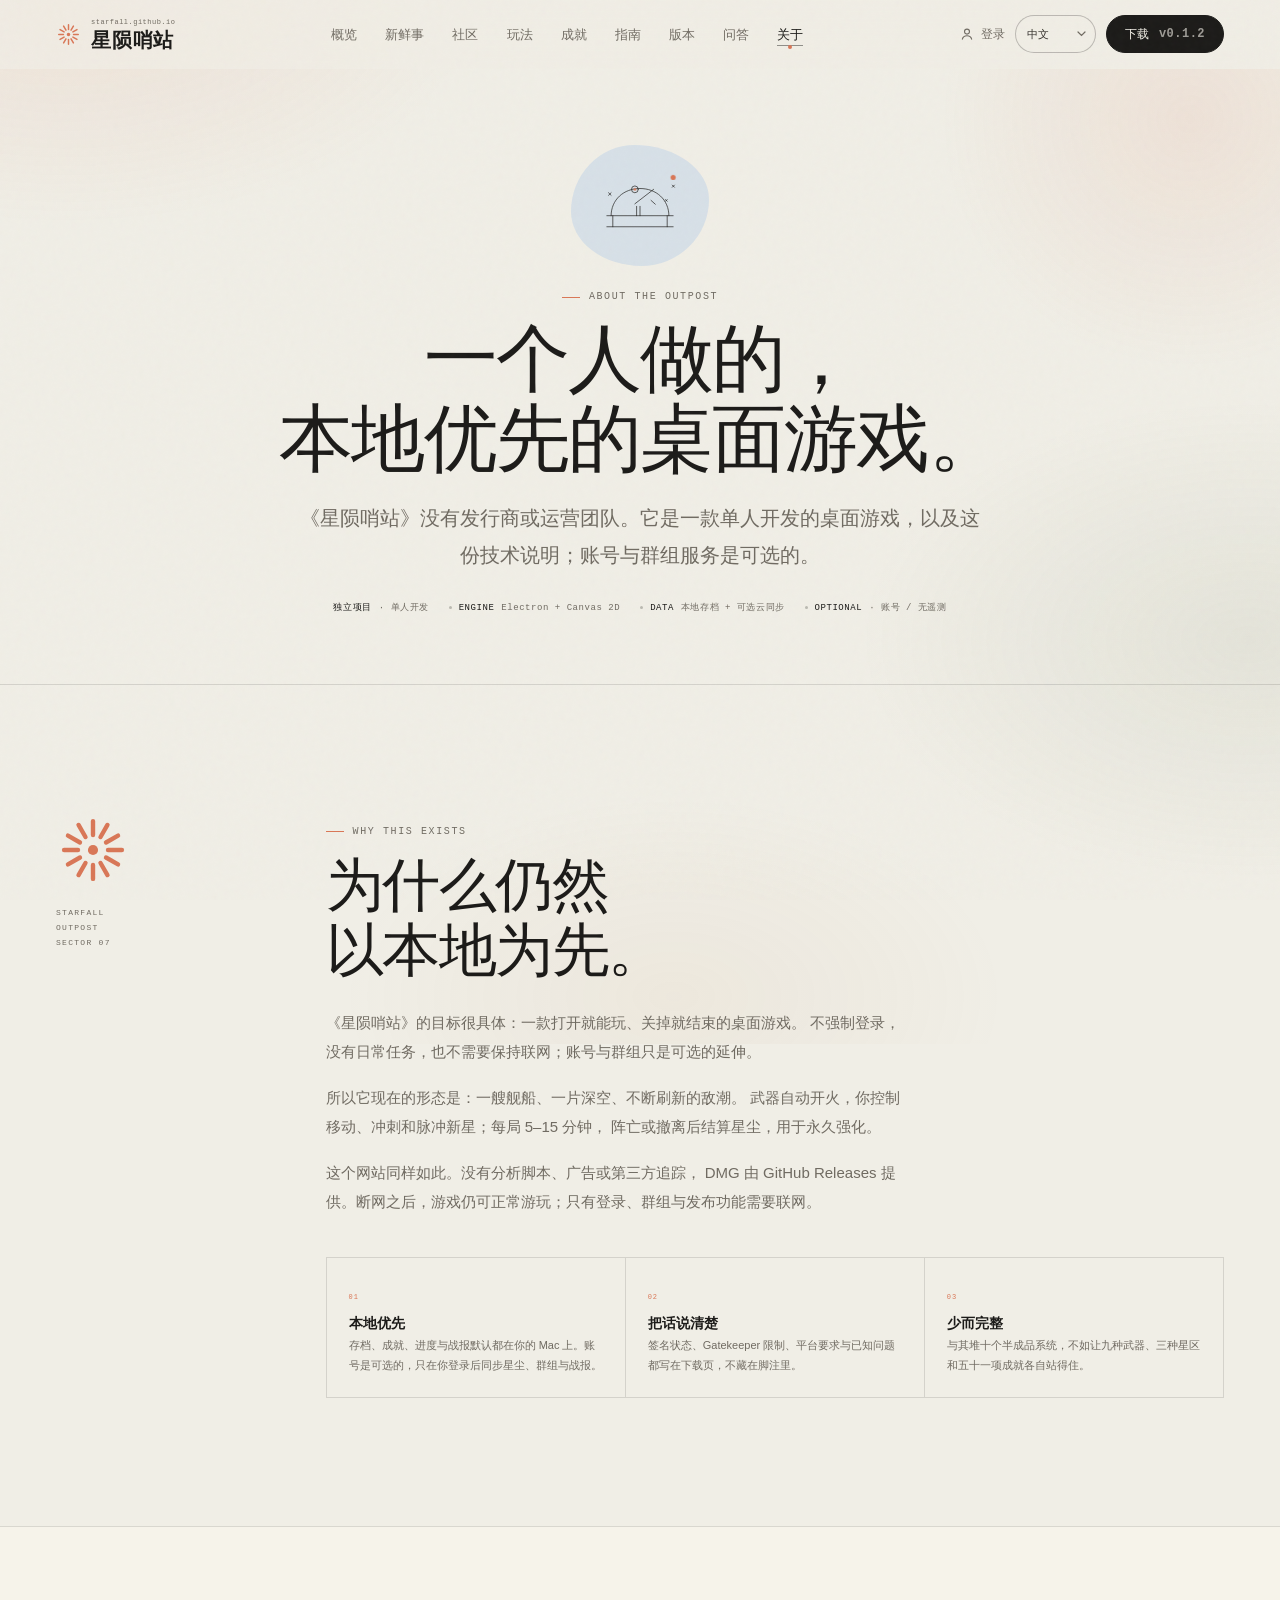
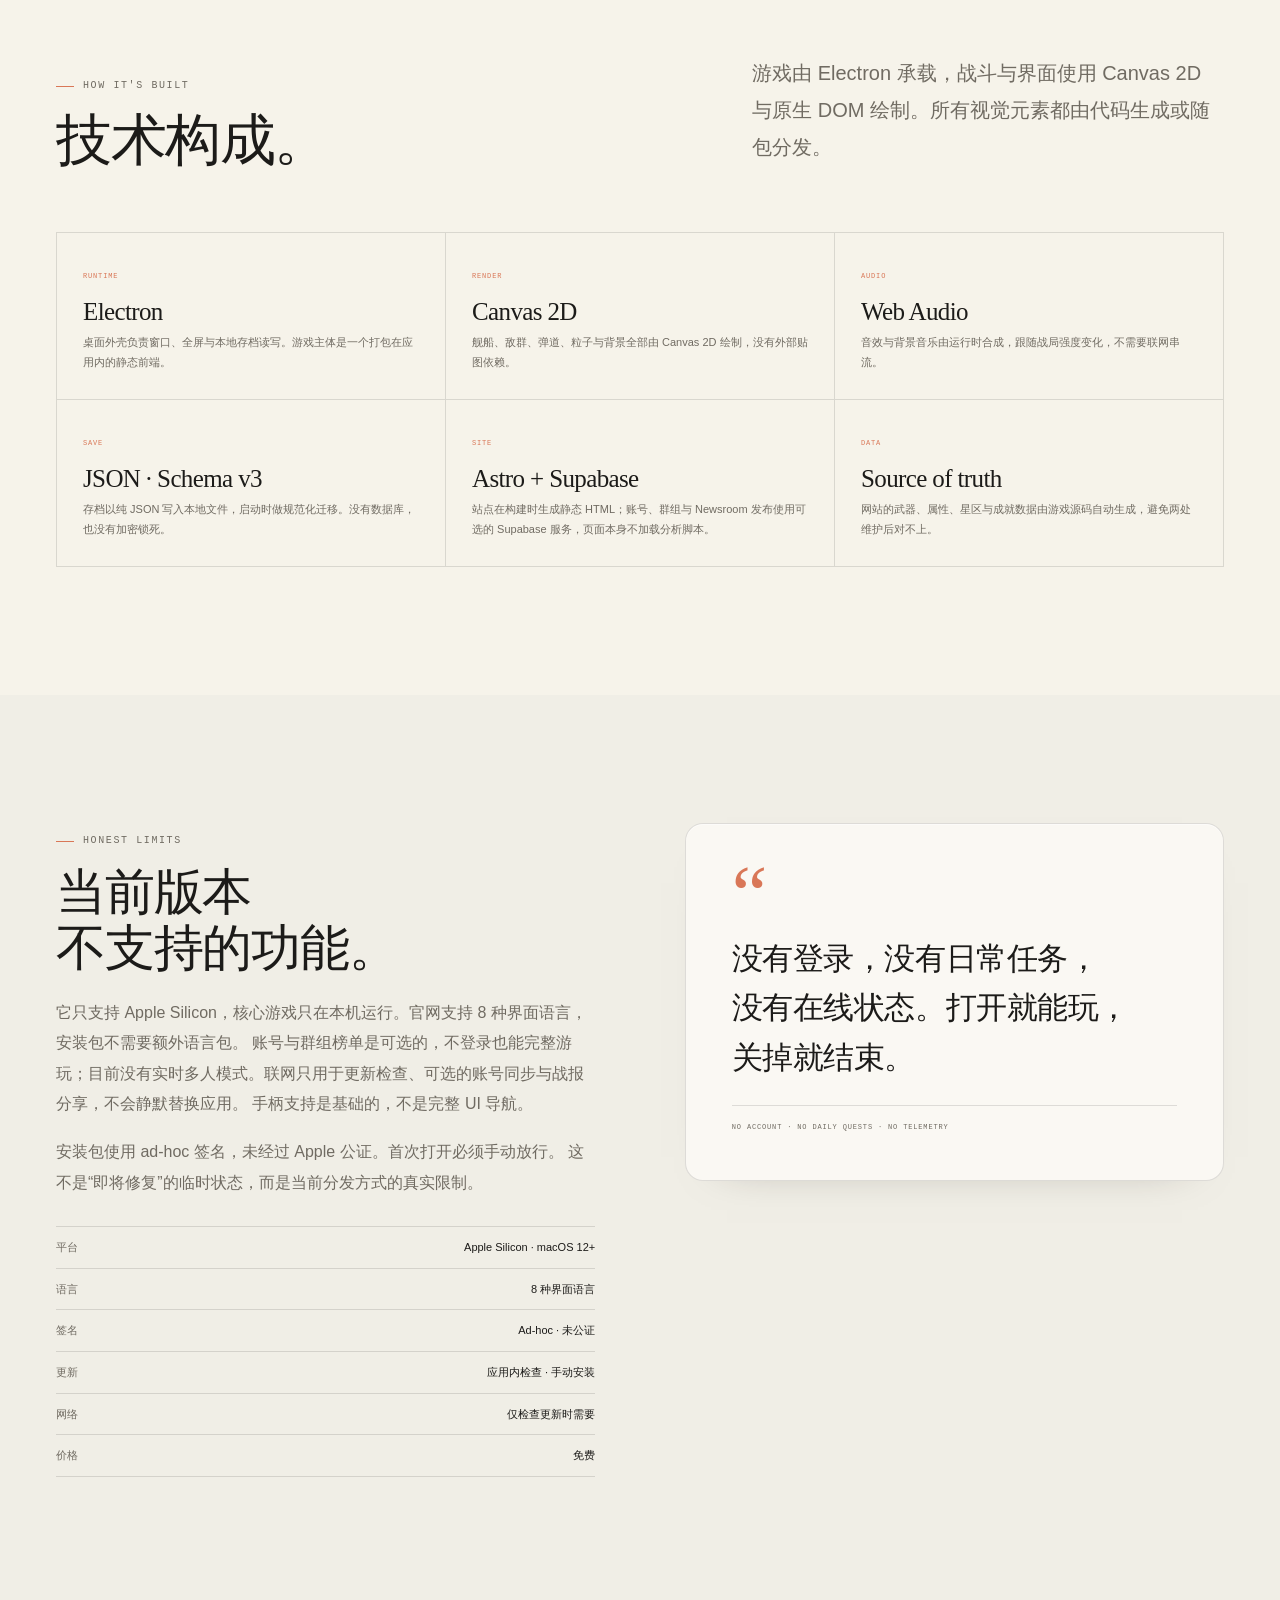
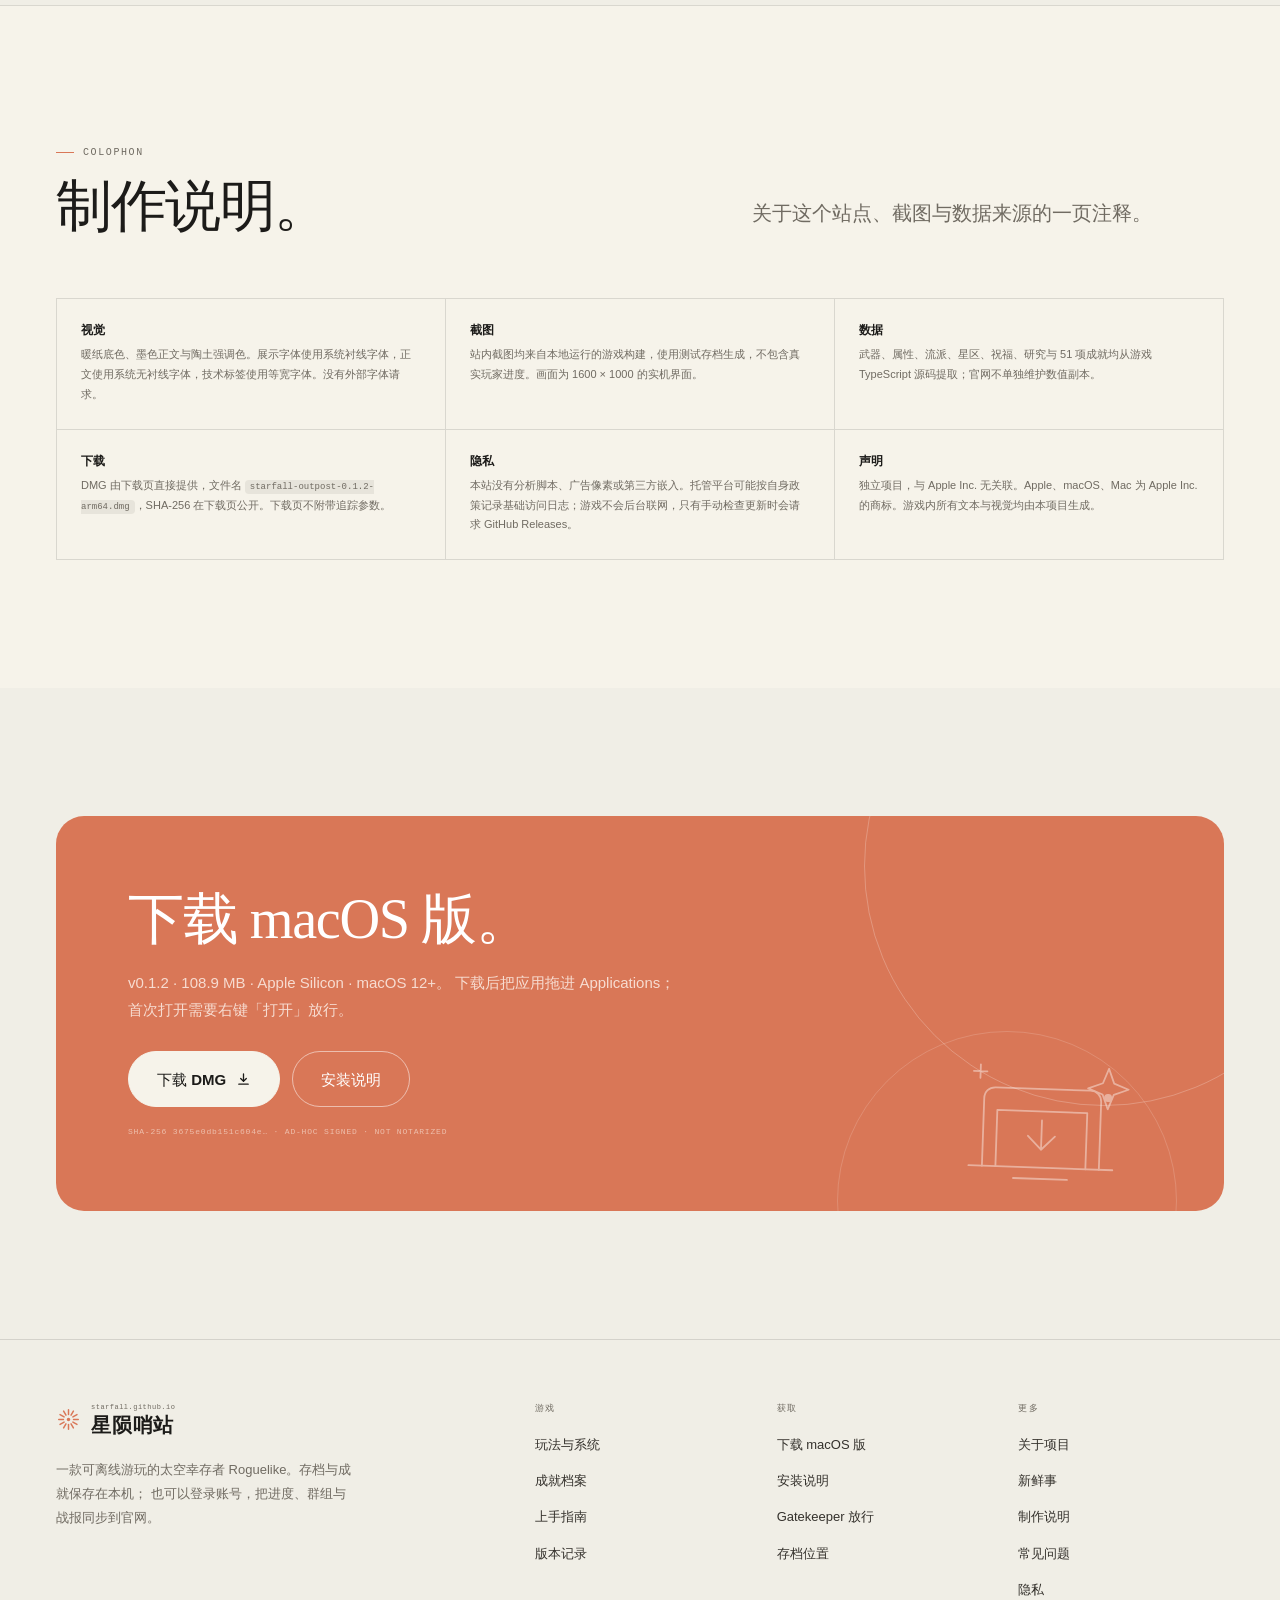
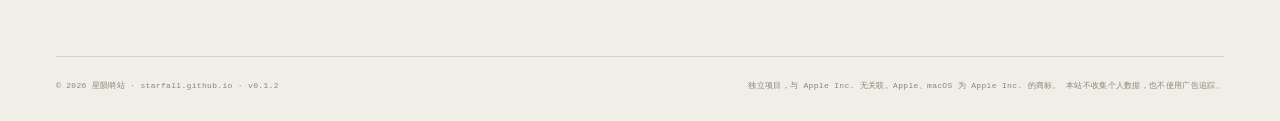
==== commit 003081a6: "Deploy STARFALL OUTPOST site v0.1.2" ====
--- a/about/index.html
+++ b/about/index.html
@@ -10,21 +10,21 @@
           document.documentElement.classList.add('i18n-pending')
         }
       } catch (error) {}
-    </script><title>关于项目 · 星陨哨站</title><meta name="description" content="关于《星陨哨站》：一款纯本地太空幸存者 Roguelike 的设计原则、技术构成、已知限制与制作说明。"><link rel="canonical" href="https://luckbubby2014.github.io/about/"><link rel="icon" type="image/svg+xml" href="/favicon.svg"><link rel="apple-touch-icon" href="/images/app-icon.png"><meta property="og:type" content="website"><meta property="og:site_name" content="星陨哨站"><meta property="og:locale" content="zh_CN"><meta property="og:title" content="关于项目 · 星陨哨站"><meta property="og:description" content="关于《星陨哨站》：一款纯本地太空幸存者 Roguelike 的设计原则、技术构成、已知限制与制作说明。"><meta property="og:url" content="https://luckbubby2014.github.io/about/"><meta property="og:image" content="https://luckbubby2014.github.io/images/og.png"><meta property="og:image:width" content="1200"><meta property="og:image:height" content="630"><meta name="twitter:card" content="summary_large_image"><meta name="twitter:title" content="关于项目 · 星陨哨站"><meta name="twitter:description" content="关于《星陨哨站》：一款纯本地太空幸存者 Roguelike 的设计原则、技术构成、已知限制与制作说明。"><meta name="twitter:image" content="https://luckbubby2014.github.io/images/og.png"><script type="application/ld+json">{"@context":"https://schema.org","@type":"VideoGame","name":"星陨哨站","alternateName":"starfall.github.io","description":"《星陨哨站》是一款 macOS 独占的太空幸存者 Roguelike：武器自动开火，你控制舰船移动、冲刺和释放脉冲新星。单局 5–15 分钟，包含 9 种武器、14 项局内属性、3 个星区与 51 项本地成就。","genre":["Roguelike","Survivors-like","Shooter"],"gamePlatform":"macOS","operatingSystem":"macOS 12+","applicationCategory":"GameApplication","softwareVersion":"0.1.1","inLanguage":"zh-CN","offers":{"@type":"Offer","price":"0","priceCurrency":"CNY"},"publisher":{"@type":"Organization","name":"starfall.github.io"}}</script><link rel="stylesheet" href="/_astro/about.J2XBcAAr.css">
+    </script><title>关于项目 · 星陨哨站</title><meta name="description" content="关于《星陨哨站》：一款本地优先的太空幸存者 Roguelike 的设计原则、技术构成、已知限制与制作说明。"><link rel="canonical" href="https://luckbubby2014.github.io/about/"><link rel="icon" type="image/svg+xml" href="/favicon.svg"><link rel="apple-touch-icon" href="/images/app-icon.png"><meta property="og:type" content="website"><meta property="og:site_name" content="星陨哨站"><meta property="og:locale" content="zh_CN"><meta property="og:title" content="关于项目 · 星陨哨站"><meta property="og:description" content="关于《星陨哨站》：一款本地优先的太空幸存者 Roguelike 的设计原则、技术构成、已知限制与制作说明。"><meta property="og:url" content="https://luckbubby2014.github.io/about/"><meta property="og:image" content="https://luckbubby2014.github.io/images/og.png"><meta property="og:image:width" content="1200"><meta property="og:image:height" content="630"><meta name="twitter:card" content="summary_large_image"><meta name="twitter:title" content="关于项目 · 星陨哨站"><meta name="twitter:description" content="关于《星陨哨站》：一款本地优先的太空幸存者 Roguelike 的设计原则、技术构成、已知限制与制作说明。"><meta name="twitter:image" content="https://luckbubby2014.github.io/images/og.png"><script type="application/ld+json">{"@context":"https://schema.org","@type":"VideoGame","name":"星陨哨站","alternateName":"starfall.github.io","description":"《星陨哨站》是一款 macOS 独占的太空幸存者 Roguelike：武器自动开火，你控制舰船移动、冲刺和释放脉冲新星。单局 5–15 分钟，包含 9 种武器、14 项局内属性、3 个星区与 51 项本地成就。","genre":["Roguelike","Survivors-like","Shooter"],"gamePlatform":"macOS","operatingSystem":"macOS 12+","applicationCategory":"GameApplication","softwareVersion":"0.1.2","inLanguage":"zh-CN","offers":{"@type":"Offer","price":"0","priceCurrency":"CNY"},"publisher":{"@type":"Organization","name":"starfall.github.io"}}</script><link rel="stylesheet" href="/_astro/about.J2XBcAAr.css">
 <link rel="stylesheet" href="/_astro/about.CrlZFzSG.css"></head> <body class> <div class="ambient" aria-hidden="true"></div> <div class="scroll-progress" aria-hidden="true"><i></i></div> <a class="skip-link" href="#main">跳到主要内容</a> <header class="site-header" id="site-header"> <div class="wrap header-inner"> <a class="brand " href="/" aria-label="星陨哨站 · 首页"> <svg class="brand-mark" width="22" height="22" viewBox="0 0 32 32" fill="none" aria-hidden="true"> <g stroke="currentColor" stroke-width="1.9" stroke-linecap="round"> <line x1="16" y1="3.5" x2="16" y2="9.5" transform="rotate(0 16 16)"></line><line x1="16" y1="3.5" x2="16" y2="9.5" transform="rotate(30 16 16)"></line><line x1="16" y1="3.5" x2="16" y2="9.5" transform="rotate(60 16 16)"></line><line x1="16" y1="3.5" x2="16" y2="9.5" transform="rotate(90 16 16)"></line><line x1="16" y1="3.5" x2="16" y2="9.5" transform="rotate(120 16 16)"></line><line x1="16" y1="3.5" x2="16" y2="9.5" transform="rotate(150 16 16)"></line><line x1="16" y1="3.5" x2="16" y2="9.5" transform="rotate(180 16 16)"></line><line x1="16" y1="3.5" x2="16" y2="9.5" transform="rotate(210 16 16)"></line><line x1="16" y1="3.5" x2="16" y2="9.5" transform="rotate(240 16 16)"></line><line x1="16" y1="3.5" x2="16" y2="9.5" transform="rotate(270 16 16)"></line><line x1="16" y1="3.5" x2="16" y2="9.5" transform="rotate(300 16 16)"></line><line x1="16" y1="3.5" x2="16" y2="9.5" transform="rotate(330 16 16)"></line> </g> <circle cx="16" cy="16" r="2.2" fill="currentColor"></circle> </svg> <span class="brand-word"> <span class="brand-en">starfall.github.io</span> <span class="brand-cn">星陨哨站</span> </span> </a> <nav class="site-nav" aria-label="主导航"> <a href="/"> 概览 </a><a href="/newsroom"> 新鲜事 </a><a href="/group"> 社区 </a><a href="/features"> 玩法 </a><a href="/achievements"> 成就 </a><a href="/guide"> 指南 </a><a href="/changelog"> 版本 </a><a href="/faq"> 问答 </a><a href="/about" aria-current="page"> 关于 </a> </nav> <div class="header-actions"> <a class="account-link" href="/account" data-account-link aria-label="账号"> <svg viewBox="0 0 20 20" fill="none" aria-hidden="true"> <circle cx="10" cy="7" r="3.1" stroke="currentColor" stroke-width="1.4"></circle> <path d="M4.2 16.4c.7-2.7 3-4.2 5.8-4.2s5.1 1.5 5.8 4.2" stroke="currentColor" stroke-width="1.4" stroke-linecap="round"></path> </svg> <span data-account-label>登录</span> </a> <div class="lang-switch"> <select id="lang-select" aria-label="语言 / Language"> <option value="zh-CN">中文</option> <option value="en">English</option> <option value="zh-TW">繁體中文</option> <option value="ja">日本語</option> <option value="fr">Français</option> <option value="de">Deutsch</option> <option value="th">ไทย</option> <option value="es">Español</option> </select> </div> <a class="btn btn--sm" href="/download">
-下载 <span class="mono" style="opacity:.6">v0.1.1</span> </a> <button class="nav-toggle" type="button" aria-expanded="false" aria-controls="mobile-nav" aria-label="打开菜单"> <span></span> </button> </div> </div> </header> <div class="mobile-nav" id="mobile-nav"> <a href="/"> 概览 <span>01</span> </a><a href="/newsroom"> 新鲜事 <span>02</span> </a><a href="/group"> 社区 <span>03</span> </a><a href="/features"> 玩法 <span>04</span> </a><a href="/achievements"> 成就 <span>05</span> </a><a href="/guide"> 指南 <span>06</span> </a><a href="/changelog"> 版本 <span>07</span> </a><a href="/faq"> 问答 <span>08</span> </a><a href="/about" aria-current="page"> 关于 <span>09</span> </a><a href="/download"> 下载 <span>010</span> </a> <a href="/account" data-account-link data-account-mobile>账号</a> <a href="/group">社区</a> <a class="btn" href="/download">下载 macOS 版 · 106.6 MB</a> </div> <script type="module" src="/_astro/SiteHeader.astro_astro_type_script_index_0_lang.S4zCMWhy.js"></script> <main id="main">  <header class="page-hero"> <div class="wrap page-hero-inner"> <div class="art-plate art-plate--sky page-hero-art"> <svg class="line-art line-art--observatory" viewBox="0 0 240 200" fill="none" aria-hidden="true"> <g class="art-lines" stroke="currentColor" stroke-width="1.6" stroke-linecap="round" stroke-linejoin="round">          <path pathLength="1" style="--i:0" d="M52 124c0-38 30-64 68-64s68 26 68 64"></path> <path pathLength="1" style="--i:1" d="M42 124h156M56 124v26M184 124v26M42 150h156"></path> <path pathLength="1" style="--i:2" d="M108 96l44-34"></path> <circle pathLength="1" style="--i:3" cx="108" cy="62" r="8"></circle> <path pathLength="1" style="--i:4" d="M146 88l10 9M120 124v-22M112 124v-22"></path> <path pathLength="1" style="--i:5" d="M46 70l6 6m-6 0 6-6M196 52l5 5m-5 0 5-5M180 86l4 4m-4 0 4-4"></path>   </g> <g class="art-accent">          <circle cx="198" cy="34" r="6"></circle> <circle cx="108" cy="62" r="3"></circle>   </g> </svg> </div> <div class="eyebrow">ABOUT THE OUTPOST</div> <h1>一个人做的，<br />纯本地桌面游戏。</h1> <p class="lede">《星陨哨站》没有发行商、服务器或运营团队。它是一款单人开发的桌面游戏，以及这份技术说明。</p> <div class="page-hero-meta"> <span><b>独立项目</b> · 单人开发</span><span><b>ENGINE</b> Electron + Canvas 2D</span><span><b>DATA</b> 本地存档 + 可选云同步</span><span><b>OPTIONAL</b> · 账号 / 无遥测</span> </div> </div> </header> <section class="section" data-astro-cid-kh7btl4r> <div class="wrap about-layout" data-astro-cid-kh7btl4r> <aside class="about-mark" data-astro-cid-kh7btl4r> <svg class width="74" height="74" viewBox="0 0 32 32" fill="none" aria-hidden="true"> <g stroke="currentColor" stroke-width="1.9" stroke-linecap="round"> <line x1="16" y1="3.5" x2="16" y2="9.5" transform="rotate(0 16 16)"></line><line x1="16" y1="3.5" x2="16" y2="9.5" transform="rotate(30 16 16)"></line><line x1="16" y1="3.5" x2="16" y2="9.5" transform="rotate(60 16 16)"></line><line x1="16" y1="3.5" x2="16" y2="9.5" transform="rotate(90 16 16)"></line><line x1="16" y1="3.5" x2="16" y2="9.5" transform="rotate(120 16 16)"></line><line x1="16" y1="3.5" x2="16" y2="9.5" transform="rotate(150 16 16)"></line><line x1="16" y1="3.5" x2="16" y2="9.5" transform="rotate(180 16 16)"></line><line x1="16" y1="3.5" x2="16" y2="9.5" transform="rotate(210 16 16)"></line><line x1="16" y1="3.5" x2="16" y2="9.5" transform="rotate(240 16 16)"></line><line x1="16" y1="3.5" x2="16" y2="9.5" transform="rotate(270 16 16)"></line><line x1="16" y1="3.5" x2="16" y2="9.5" transform="rotate(300 16 16)"></line><line x1="16" y1="3.5" x2="16" y2="9.5" transform="rotate(330 16 16)"></line> </g> <circle cx="16" cy="16" r="2.2" fill="currentColor"></circle> </svg> <span class="mono" data-astro-cid-kh7btl4r>STARFALL<br data-astro-cid-kh7btl4r>OUTPOST<br data-astro-cid-kh7btl4r>SECTOR 07</span> </aside> <div class="about-copy" data-astro-cid-kh7btl4r> <div class="eyebrow" data-astro-cid-kh7btl4r>WHY THIS EXISTS</div> <h2 style="margin-top:14px" data-astro-cid-kh7btl4r>为什么做成<br data-astro-cid-kh7btl4r>纯本地游戏。</h2> <div class="body-copy" style="margin-top:24px" data-astro-cid-kh7btl4r> <p data-astro-cid-kh7btl4r>
+下载 <span class="mono" style="opacity:.6">v0.1.2</span> </a> <button class="nav-toggle" type="button" aria-expanded="false" aria-controls="mobile-nav" aria-label="打开菜单"> <span></span> </button> </div> </div> </header> <div class="mobile-nav" id="mobile-nav"> <a href="/"> 概览 <span>01</span> </a><a href="/newsroom"> 新鲜事 <span>02</span> </a><a href="/group"> 社区 <span>03</span> </a><a href="/features"> 玩法 <span>04</span> </a><a href="/achievements"> 成就 <span>05</span> </a><a href="/guide"> 指南 <span>06</span> </a><a href="/changelog"> 版本 <span>07</span> </a><a href="/faq"> 问答 <span>08</span> </a><a href="/about" aria-current="page"> 关于 <span>09</span> </a><a href="/download"> 下载 <span>010</span> </a> <a href="/account" data-account-link data-account-mobile>账号</a> <a href="/group">社区</a> <a class="btn" href="/download">下载 macOS 版 · 108.9 MB</a> </div> <script type="module" src="/_astro/SiteHeader.astro_astro_type_script_index_0_lang.S4zCMWhy.js"></script> <main id="main">  <header class="page-hero"> <div class="wrap page-hero-inner"> <div class="art-plate art-plate--sky page-hero-art"> <svg class="line-art line-art--observatory" viewBox="0 0 240 200" fill="none" aria-hidden="true"> <g class="art-lines" stroke="currentColor" stroke-width="1.6" stroke-linecap="round" stroke-linejoin="round">          <path pathLength="1" style="--i:0" d="M52 124c0-38 30-64 68-64s68 26 68 64"></path> <path pathLength="1" style="--i:1" d="M42 124h156M56 124v26M184 124v26M42 150h156"></path> <path pathLength="1" style="--i:2" d="M108 96l44-34"></path> <circle pathLength="1" style="--i:3" cx="108" cy="62" r="8"></circle> <path pathLength="1" style="--i:4" d="M146 88l10 9M120 124v-22M112 124v-22"></path> <path pathLength="1" style="--i:5" d="M46 70l6 6m-6 0 6-6M196 52l5 5m-5 0 5-5M180 86l4 4m-4 0 4-4"></path>   </g> <g class="art-accent">          <circle cx="198" cy="34" r="6"></circle> <circle cx="108" cy="62" r="3"></circle>   </g> </svg> </div> <div class="eyebrow">ABOUT THE OUTPOST</div> <h1>一个人做的，<br />本地优先的桌面游戏。</h1> <p class="lede">《星陨哨站》没有发行商或运营团队。它是一款单人开发的桌面游戏，以及这份技术说明；账号与群组服务是可选的。</p> <div class="page-hero-meta"> <span><b>独立项目</b> · 单人开发</span><span><b>ENGINE</b> Electron + Canvas 2D</span><span><b>DATA</b> 本地存档 + 可选云同步</span><span><b>OPTIONAL</b> · 账号 / 无遥测</span> </div> </div> </header> <section class="section" data-astro-cid-kh7btl4r> <div class="wrap about-layout" data-astro-cid-kh7btl4r> <aside class="about-mark" data-astro-cid-kh7btl4r> <svg class width="74" height="74" viewBox="0 0 32 32" fill="none" aria-hidden="true"> <g stroke="currentColor" stroke-width="1.9" stroke-linecap="round"> <line x1="16" y1="3.5" x2="16" y2="9.5" transform="rotate(0 16 16)"></line><line x1="16" y1="3.5" x2="16" y2="9.5" transform="rotate(30 16 16)"></line><line x1="16" y1="3.5" x2="16" y2="9.5" transform="rotate(60 16 16)"></line><line x1="16" y1="3.5" x2="16" y2="9.5" transform="rotate(90 16 16)"></line><line x1="16" y1="3.5" x2="16" y2="9.5" transform="rotate(120 16 16)"></line><line x1="16" y1="3.5" x2="16" y2="9.5" transform="rotate(150 16 16)"></line><line x1="16" y1="3.5" x2="16" y2="9.5" transform="rotate(180 16 16)"></line><line x1="16" y1="3.5" x2="16" y2="9.5" transform="rotate(210 16 16)"></line><line x1="16" y1="3.5" x2="16" y2="9.5" transform="rotate(240 16 16)"></line><line x1="16" y1="3.5" x2="16" y2="9.5" transform="rotate(270 16 16)"></line><line x1="16" y1="3.5" x2="16" y2="9.5" transform="rotate(300 16 16)"></line><line x1="16" y1="3.5" x2="16" y2="9.5" transform="rotate(330 16 16)"></line> </g> <circle cx="16" cy="16" r="2.2" fill="currentColor"></circle> </svg> <span class="mono" data-astro-cid-kh7btl4r>STARFALL<br data-astro-cid-kh7btl4r>OUTPOST<br data-astro-cid-kh7btl4r>SECTOR 07</span> </aside> <div class="about-copy" data-astro-cid-kh7btl4r> <div class="eyebrow" data-astro-cid-kh7btl4r>WHY THIS EXISTS</div> <h2 style="margin-top:14px" data-astro-cid-kh7btl4r>为什么仍然<br data-astro-cid-kh7btl4r>以本地为先。</h2> <div class="body-copy" style="margin-top:24px" data-astro-cid-kh7btl4r> <p data-astro-cid-kh7btl4r>
 《星陨哨站》的目标很具体：一款打开就能玩、关掉就结束的桌面游戏。
-            没有登录、没有日常任务、没有在线状态，也不需要保持联网。
+            不强制登录，没有日常任务，也不需要保持联网；账号与群组只是可选的延伸。
 </p> <p data-astro-cid-kh7btl4r>
 所以它现在的形态是：一艘舰船、一片深空、不断刷新的敌潮。
             武器自动开火，你控制移动、冲刺和脉冲新星；每局 5–15 分钟，
             阵亡或撤离后结算星尘，用于永久强化。
 </p> <p data-astro-cid-kh7btl4r>
-这个网站同样如此。没有分析脚本、广告或第三方嵌入，
-            DMG 直接放在站点与 GitHub Releases 上。断网之后，游戏仍可正常游玩。
-</p> </div> <div class="about-principles" data-astro-cid-kh7btl4r> <article data-astro-cid-kh7btl4r><span class="mono" data-astro-cid-kh7btl4r>01</span><h3 data-astro-cid-kh7btl4r>本地优先</h3><p data-astro-cid-kh7btl4r>存档、成就、进度与战报默认都在你的 Mac 上。账号是可选的，只在你登录后同步星尘、群组与战报。</p></article> <article data-astro-cid-kh7btl4r><span class="mono" data-astro-cid-kh7btl4r>02</span><h3 data-astro-cid-kh7btl4r>把话说清楚</h3><p data-astro-cid-kh7btl4r>签名状态、Gatekeeper 限制、平台要求与已知问题都写在下载页，不藏在脚注里。</p></article> <article data-astro-cid-kh7btl4r><span class="mono" data-astro-cid-kh7btl4r>03</span><h3 data-astro-cid-kh7btl4r>少而完整</h3><p data-astro-cid-kh7btl4r>与其堆十个半成品系统，不如让九种武器、三种星区和五十一项成就各自站得住。</p></article> </div> </div> </div> </section> <section class="section section--paper-warm section--line" data-astro-cid-kh7btl4r> <div class="wrap" data-astro-cid-kh7btl4r> <div class="section-head" data-astro-cid-kh7btl4r> <div data-astro-cid-kh7btl4r> <div class="eyebrow" data-astro-cid-kh7btl4r>HOW IT'S BUILT</div> <h2 data-astro-cid-kh7btl4r>技术构成。</h2> </div> <p class="lede" data-astro-cid-kh7btl4r>游戏由 Electron 承载，战斗与界面使用 Canvas 2D 与原生 DOM 绘制。所有视觉元素都由代码生成或随包分发。</p> </div> <div class="tech-grid" data-astro-cid-kh7btl4r> <article data-astro-cid-kh7btl4r><span class="mono" data-astro-cid-kh7btl4r>RUNTIME</span><h3 data-astro-cid-kh7btl4r>Electron</h3><p data-astro-cid-kh7btl4r>桌面外壳负责窗口、全屏与本地存档读写。游戏主体是一个打包在应用内的静态前端。</p></article> <article data-astro-cid-kh7btl4r><span class="mono" data-astro-cid-kh7btl4r>RENDER</span><h3 data-astro-cid-kh7btl4r>Canvas 2D</h3><p data-astro-cid-kh7btl4r>舰船、敌群、弹道、粒子与背景全部由 Canvas 2D 绘制，没有外部贴图依赖。</p></article> <article data-astro-cid-kh7btl4r><span class="mono" data-astro-cid-kh7btl4r>AUDIO</span><h3 data-astro-cid-kh7btl4r>Web Audio</h3><p data-astro-cid-kh7btl4r>音效与背景音乐由运行时合成，跟随战局强度变化，不需要联网串流。</p></article> <article data-astro-cid-kh7btl4r><span class="mono" data-astro-cid-kh7btl4r>SAVE</span><h3 data-astro-cid-kh7btl4r>JSON · Schema v3</h3><p data-astro-cid-kh7btl4r>存档以纯 JSON 写入本地文件，启动时做规范化迁移。没有数据库，也没有加密锁死。</p></article> <article data-astro-cid-kh7btl4r><span class="mono" data-astro-cid-kh7btl4r>SITE</span><h3 data-astro-cid-kh7btl4r>Astro · Static</h3><p data-astro-cid-kh7btl4r>这个站点在构建时生成静态 HTML，不依赖运行时服务器、数据库或第三方分析脚本。</p></article> <article data-astro-cid-kh7btl4r><span class="mono" data-astro-cid-kh7btl4r>DATA</span><h3 data-astro-cid-kh7btl4r>Source of truth</h3><p data-astro-cid-kh7btl4r>网站的武器、属性、星区与成就数据由游戏源码自动生成，避免两处维护后对不上。</p></article> </div> </div> </section> <section class="section" data-astro-cid-kh7btl4r> <div class="wrap about-columns" data-astro-cid-kh7btl4r> <div data-astro-cid-kh7btl4r> <div class="eyebrow" data-astro-cid-kh7btl4r>HONEST LIMITS</div> <h2 style="margin-top:14px" data-astro-cid-kh7btl4r>当前版本<br data-astro-cid-kh7btl4r>不支持的功能。</h2> <div class="body-copy" style="margin-top:22px" data-astro-cid-kh7btl4r> <p data-astro-cid-kh7btl4r>
-它只支持 Apple Silicon，只在本机运行。官网支持 8 种界面语言，安装包不需要额外语言包。
-            它没有云存档、在线排行榜或多人模式。更新检查与下载只在手动触发时联网，不会静默替换应用。
+这个网站同样如此。没有分析脚本、广告或第三方追踪，
+            DMG 由 GitHub Releases 提供。断网之后，游戏仍可正常游玩；只有登录、群组与发布功能需要联网。
+</p> </div> <div class="about-principles" data-astro-cid-kh7btl4r> <article data-astro-cid-kh7btl4r><span class="mono" data-astro-cid-kh7btl4r>01</span><h3 data-astro-cid-kh7btl4r>本地优先</h3><p data-astro-cid-kh7btl4r>存档、成就、进度与战报默认都在你的 Mac 上。账号是可选的，只在你登录后同步星尘、群组与战报。</p></article> <article data-astro-cid-kh7btl4r><span class="mono" data-astro-cid-kh7btl4r>02</span><h3 data-astro-cid-kh7btl4r>把话说清楚</h3><p data-astro-cid-kh7btl4r>签名状态、Gatekeeper 限制、平台要求与已知问题都写在下载页，不藏在脚注里。</p></article> <article data-astro-cid-kh7btl4r><span class="mono" data-astro-cid-kh7btl4r>03</span><h3 data-astro-cid-kh7btl4r>少而完整</h3><p data-astro-cid-kh7btl4r>与其堆十个半成品系统，不如让九种武器、三种星区和五十一项成就各自站得住。</p></article> </div> </div> </div> </section> <section class="section section--paper-warm section--line" data-astro-cid-kh7btl4r> <div class="wrap" data-astro-cid-kh7btl4r> <div class="section-head" data-astro-cid-kh7btl4r> <div data-astro-cid-kh7btl4r> <div class="eyebrow" data-astro-cid-kh7btl4r>HOW IT'S BUILT</div> <h2 data-astro-cid-kh7btl4r>技术构成。</h2> </div> <p class="lede" data-astro-cid-kh7btl4r>游戏由 Electron 承载，战斗与界面使用 Canvas 2D 与原生 DOM 绘制。所有视觉元素都由代码生成或随包分发。</p> </div> <div class="tech-grid" data-astro-cid-kh7btl4r> <article data-astro-cid-kh7btl4r><span class="mono" data-astro-cid-kh7btl4r>RUNTIME</span><h3 data-astro-cid-kh7btl4r>Electron</h3><p data-astro-cid-kh7btl4r>桌面外壳负责窗口、全屏与本地存档读写。游戏主体是一个打包在应用内的静态前端。</p></article> <article data-astro-cid-kh7btl4r><span class="mono" data-astro-cid-kh7btl4r>RENDER</span><h3 data-astro-cid-kh7btl4r>Canvas 2D</h3><p data-astro-cid-kh7btl4r>舰船、敌群、弹道、粒子与背景全部由 Canvas 2D 绘制，没有外部贴图依赖。</p></article> <article data-astro-cid-kh7btl4r><span class="mono" data-astro-cid-kh7btl4r>AUDIO</span><h3 data-astro-cid-kh7btl4r>Web Audio</h3><p data-astro-cid-kh7btl4r>音效与背景音乐由运行时合成，跟随战局强度变化，不需要联网串流。</p></article> <article data-astro-cid-kh7btl4r><span class="mono" data-astro-cid-kh7btl4r>SAVE</span><h3 data-astro-cid-kh7btl4r>JSON · Schema v3</h3><p data-astro-cid-kh7btl4r>存档以纯 JSON 写入本地文件，启动时做规范化迁移。没有数据库，也没有加密锁死。</p></article> <article data-astro-cid-kh7btl4r><span class="mono" data-astro-cid-kh7btl4r>SITE</span><h3 data-astro-cid-kh7btl4r>Astro + Supabase</h3><p data-astro-cid-kh7btl4r>站点在构建时生成静态 HTML；账号、群组与 Newsroom 发布使用可选的 Supabase 服务，页面本身不加载分析脚本。</p></article> <article data-astro-cid-kh7btl4r><span class="mono" data-astro-cid-kh7btl4r>DATA</span><h3 data-astro-cid-kh7btl4r>Source of truth</h3><p data-astro-cid-kh7btl4r>网站的武器、属性、星区与成就数据由游戏源码自动生成，避免两处维护后对不上。</p></article> </div> </div> </section> <section class="section" data-astro-cid-kh7btl4r> <div class="wrap about-columns" data-astro-cid-kh7btl4r> <div data-astro-cid-kh7btl4r> <div class="eyebrow" data-astro-cid-kh7btl4r>HONEST LIMITS</div> <h2 style="margin-top:14px" data-astro-cid-kh7btl4r>当前版本<br data-astro-cid-kh7btl4r>不支持的功能。</h2> <div class="body-copy" style="margin-top:22px" data-astro-cid-kh7btl4r> <p data-astro-cid-kh7btl4r>
+它只支持 Apple Silicon，核心游戏只在本机运行。官网支持 8 种界面语言，安装包不需要额外语言包。
+            账号与群组榜单是可选的，不登录也能完整游玩；目前没有实时多人模式。联网只用于更新检查、可选的账号同步与战报分享，不会静默替换应用。
             手柄支持是基础的，不是完整 UI 导航。
 </p> <p data-astro-cid-kh7btl4r>
 安装包使用 ad-hoc 签名，未经过 Apple 公证。首次打开必须手动放行。
@@ -33,19 +33,19 @@
 没有登录，没有日常任务，<br data-astro-cid-kh7btl4r>
 没有在线状态。打开就能玩，<br data-astro-cid-kh7btl4r>
 关掉就结束。
-</blockquote> <span class="mono" data-astro-cid-kh7btl4r>NO ACCOUNT · NO DAILY QUESTS · NO TELEMETRY</span> </div> </div> </section> <section class="section section--paper-warm section--line" id="colophon" data-astro-cid-kh7btl4r> <div class="wrap" data-astro-cid-kh7btl4r> <div class="section-head" data-astro-cid-kh7btl4r> <div data-astro-cid-kh7btl4r> <div class="eyebrow" data-astro-cid-kh7btl4r>COLOPHON</div> <h2 data-astro-cid-kh7btl4r>制作说明。</h2> </div> <p class="lede" data-astro-cid-kh7btl4r>关于这个站点、截图与数据来源的一页注释。</p> </div> <div class="colophon-grid" data-astro-cid-kh7btl4r> <div data-astro-cid-kh7btl4r> <h3 data-astro-cid-kh7btl4r>视觉</h3> <p data-astro-cid-kh7btl4r>暖纸底色、墨色正文与陶土强调色。展示字体使用系统衬线字体，正文使用系统无衬线字体，技术标签使用等宽字体。没有外部字体请求。</p> </div> <div data-astro-cid-kh7btl4r> <h3 data-astro-cid-kh7btl4r>截图</h3> <p data-astro-cid-kh7btl4r>站内截图均来自本地运行的游戏构建，使用测试存档生成，不包含真实玩家进度。画面为 1600 × 1000 的实机界面。</p> </div> <div data-astro-cid-kh7btl4r> <h3 data-astro-cid-kh7btl4r>数据</h3> <p data-astro-cid-kh7btl4r>武器、属性、流派、星区、祝福、研究与 51 项成就均从游戏 TypeScript 源码提取；官网不单独维护数值副本。</p> </div> <div data-astro-cid-kh7btl4r> <h3 data-astro-cid-kh7btl4r>下载</h3> <p data-astro-cid-kh7btl4r>DMG 由下载页直接提供，文件名 <code data-astro-cid-kh7btl4r>starfall-outpost-0.1.1-arm64.dmg</code>，SHA-256 在下载页公开。下载页不附带追踪参数。</p> </div> <div data-astro-cid-kh7btl4r> <h3 data-astro-cid-kh7btl4r>隐私</h3> <p data-astro-cid-kh7btl4r>本站没有分析脚本、广告像素或第三方嵌入。托管平台可能按自身政策记录基础访问日志；游戏不会后台联网，只有手动检查更新时会请求 GitHub Releases。</p> </div> <div data-astro-cid-kh7btl4r> <h3 data-astro-cid-kh7btl4r>声明</h3> <p data-astro-cid-kh7btl4r>独立项目，与 Apple Inc. 无关联。Apple、macOS、Mac 为 Apple Inc. 的商标。游戏内所有文本与视觉均由本项目生成。</p> </div> </div> </div> </section> <section class="section"> <div class="wrap"> <div class="cta-band" data-reveal> <div class="cta-art" aria-hidden="true"> <svg class="line-art line-art--download" viewBox="0 0 240 200" fill="none" aria-hidden="true"> <g class="art-lines" stroke="currentColor" stroke-width="1.6" stroke-linecap="round" stroke-linejoin="round">       <path pathLength="1" style="--i:0" d="M56 142h128M96 152h48"></path> <path pathLength="1" style="--i:1" d="M68 142V82c0-6 4-10 10-10h84c6 0 10 4 10 10v60"></path> <path pathLength="1" style="--i:2" d="M80 142V92h80v50"></path> <path pathLength="1" style="--i:3" d="M120 100v26M108 114l12 12 12-12"></path> <path pathLength="1" style="--i:4" d="M178 52l5 13 13 5-13 5-5 13-5-13-13-5 13-5z"></path> <path pathLength="1" style="--i:5" d="M58 58h12M64 52v12"></path>      </g> <g class="art-accent">      <circle cx="178" cy="78" r="3.6"></circle>     </g> </svg> </div> <h2>下载 macOS 版。</h2> <p>
-v0.1.1 · 106.6 MB · Apple Silicon · macOS 12+。
+</blockquote> <span class="mono" data-astro-cid-kh7btl4r>NO ACCOUNT · NO DAILY QUESTS · NO TELEMETRY</span> </div> </div> </section> <section class="section section--paper-warm section--line" id="colophon" data-astro-cid-kh7btl4r> <div class="wrap" data-astro-cid-kh7btl4r> <div class="section-head" data-astro-cid-kh7btl4r> <div data-astro-cid-kh7btl4r> <div class="eyebrow" data-astro-cid-kh7btl4r>COLOPHON</div> <h2 data-astro-cid-kh7btl4r>制作说明。</h2> </div> <p class="lede" data-astro-cid-kh7btl4r>关于这个站点、截图与数据来源的一页注释。</p> </div> <div class="colophon-grid" data-astro-cid-kh7btl4r> <div data-astro-cid-kh7btl4r> <h3 data-astro-cid-kh7btl4r>视觉</h3> <p data-astro-cid-kh7btl4r>暖纸底色、墨色正文与陶土强调色。展示字体使用系统衬线字体，正文使用系统无衬线字体，技术标签使用等宽字体。没有外部字体请求。</p> </div> <div data-astro-cid-kh7btl4r> <h3 data-astro-cid-kh7btl4r>截图</h3> <p data-astro-cid-kh7btl4r>站内截图均来自本地运行的游戏构建，使用测试存档生成，不包含真实玩家进度。画面为 1600 × 1000 的实机界面。</p> </div> <div data-astro-cid-kh7btl4r> <h3 data-astro-cid-kh7btl4r>数据</h3> <p data-astro-cid-kh7btl4r>武器、属性、流派、星区、祝福、研究与 51 项成就均从游戏 TypeScript 源码提取；官网不单独维护数值副本。</p> </div> <div data-astro-cid-kh7btl4r> <h3 data-astro-cid-kh7btl4r>下载</h3> <p data-astro-cid-kh7btl4r>DMG 由下载页直接提供，文件名 <code data-astro-cid-kh7btl4r>starfall-outpost-0.1.2-arm64.dmg</code>，SHA-256 在下载页公开。下载页不附带追踪参数。</p> </div> <div data-astro-cid-kh7btl4r> <h3 data-astro-cid-kh7btl4r>隐私</h3> <p data-astro-cid-kh7btl4r>本站没有分析脚本、广告像素或第三方嵌入。托管平台可能按自身政策记录基础访问日志；游戏不会后台联网，只有手动检查更新时会请求 GitHub Releases。</p> </div> <div data-astro-cid-kh7btl4r> <h3 data-astro-cid-kh7btl4r>声明</h3> <p data-astro-cid-kh7btl4r>独立项目，与 Apple Inc. 无关联。Apple、macOS、Mac 为 Apple Inc. 的商标。游戏内所有文本与视觉均由本项目生成。</p> </div> </div> </div> </section> <section class="section"> <div class="wrap"> <div class="cta-band" data-reveal> <div class="cta-art" aria-hidden="true"> <svg class="line-art line-art--download" viewBox="0 0 240 200" fill="none" aria-hidden="true"> <g class="art-lines" stroke="currentColor" stroke-width="1.6" stroke-linecap="round" stroke-linejoin="round">       <path pathLength="1" style="--i:0" d="M56 142h128M96 152h48"></path> <path pathLength="1" style="--i:1" d="M68 142V82c0-6 4-10 10-10h84c6 0 10 4 10 10v60"></path> <path pathLength="1" style="--i:2" d="M80 142V92h80v50"></path> <path pathLength="1" style="--i:3" d="M120 100v26M108 114l12 12 12-12"></path> <path pathLength="1" style="--i:4" d="M178 52l5 13 13 5-13 5-5 13-5-13-13-5 13-5z"></path> <path pathLength="1" style="--i:5" d="M58 58h12M64 52v12"></path>      </g> <g class="art-accent">      <circle cx="178" cy="78" r="3.6"></circle>     </g> </svg> </div> <h2>下载 macOS 版。</h2> <p>
+v0.1.2 · 108.9 MB · Apple Silicon · macOS 12+。
         下载后把应用拖进 Applications；首次打开需要右键「打开」放行。
-</p> <div class="btn-row"> <a class="btn btn--light btn--lg" href="https://github.com/luckbubby2014/luckbubby2014.github.io/releases/download/v0.1.1/starfall-outpost-0.1.1-arm64.dmg" download="星陨哨站-0.1.1-arm64.dmg">
+</p> <div class="btn-row"> <a class="btn btn--light btn--lg" href="https://github.com/luckbubby2014/luckbubby2014.github.io/releases/download/v0.1.2/starfall-outpost-0.1.2-arm64.dmg" download="星陨哨站-0.1.2-arm64.dmg">
 下载 DMG
 <svg width="15" height="15" viewBox="0 0 16 16" fill="none" aria-hidden="true"> <path d="M8 2v8m0 0 3-3m-3 3L5 7M3 13h10" stroke="currentColor" stroke-width="1.4" stroke-linecap="round" stroke-linejoin="round"></path> </svg> </a> <a class="btn btn--on-dark btn--lg" href="/download">
 安装说明
 </a> </div> <div class="cta-meta">
-SHA-256 0797b3d740c60f48… · AD-HOC SIGNED · NOT NOTARIZED
+SHA-256 3675e0db151c604e… · AD-HOC SIGNED · NOT NOTARIZED
 </div> </div> </div> </section>   </main> <footer class="site-footer"> <div class="wrap"> <div class="footer-top"> <div class="footer-brand"> <a class="brand " href="/" aria-label="星陨哨站 · 首页"> <svg class="brand-mark" width="26" height="26" viewBox="0 0 32 32" fill="none" aria-hidden="true"> <g stroke="currentColor" stroke-width="1.9" stroke-linecap="round"> <line x1="16" y1="3.5" x2="16" y2="9.5" transform="rotate(0 16 16)"></line><line x1="16" y1="3.5" x2="16" y2="9.5" transform="rotate(30 16 16)"></line><line x1="16" y1="3.5" x2="16" y2="9.5" transform="rotate(60 16 16)"></line><line x1="16" y1="3.5" x2="16" y2="9.5" transform="rotate(90 16 16)"></line><line x1="16" y1="3.5" x2="16" y2="9.5" transform="rotate(120 16 16)"></line><line x1="16" y1="3.5" x2="16" y2="9.5" transform="rotate(150 16 16)"></line><line x1="16" y1="3.5" x2="16" y2="9.5" transform="rotate(180 16 16)"></line><line x1="16" y1="3.5" x2="16" y2="9.5" transform="rotate(210 16 16)"></line><line x1="16" y1="3.5" x2="16" y2="9.5" transform="rotate(240 16 16)"></line><line x1="16" y1="3.5" x2="16" y2="9.5" transform="rotate(270 16 16)"></line><line x1="16" y1="3.5" x2="16" y2="9.5" transform="rotate(300 16 16)"></line><line x1="16" y1="3.5" x2="16" y2="9.5" transform="rotate(330 16 16)"></line> </g> <circle cx="16" cy="16" r="2.2" fill="currentColor"></circle> </svg> <span class="brand-word"> <span class="brand-en">starfall.github.io</span> <span class="brand-cn">星陨哨站</span> </span> </a> <p>
 一款可离线游玩的太空幸存者 Roguelike。存档与成就保存在本机；
           也可以登录账号，把进度、群组与战报同步到官网。
-</p> </div> <div class="footer-col"> <h3>游戏</h3> <ul> <li><a href="/features">玩法与系统</a></li> <li><a href="/achievements">成就档案</a></li> <li><a href="/guide">上手指南</a></li> <li><a href="/changelog">版本记录</a></li> </ul> </div> <div class="footer-col"> <h3>获取</h3> <ul> <li><a href="/download">下载 macOS 版</a></li> <li><a href="/download#install">安装说明</a></li> <li><a href="/download#gatekeeper">Gatekeeper 放行</a></li> <li><a href="/faq#save">存档位置</a></li> </ul> </div> <div class="footer-col"> <h3>更多</h3> <ul> <li><a href="/about">关于项目</a></li> <li><a href="/newsroom">新鲜事</a></li> <li><a href="/about#colophon">制作说明</a></li> <li><a href="/faq">常见问题</a></li> <li><a href="/faq#privacy">隐私</a></li> </ul> </div> </div> <div class="footer-bottom"> <span>© 2026 星陨哨站 · starfall.github.io · v0.1.1</span> <span class="legal">
+</p> </div> <div class="footer-col"> <h3>游戏</h3> <ul> <li><a href="/features">玩法与系统</a></li> <li><a href="/achievements">成就档案</a></li> <li><a href="/guide">上手指南</a></li> <li><a href="/changelog">版本记录</a></li> </ul> </div> <div class="footer-col"> <h3>获取</h3> <ul> <li><a href="/download">下载 macOS 版</a></li> <li><a href="/download#install">安装说明</a></li> <li><a href="/download#gatekeeper">Gatekeeper 放行</a></li> <li><a href="/faq#save">存档位置</a></li> </ul> </div> <div class="footer-col"> <h3>更多</h3> <ul> <li><a href="/about">关于项目</a></li> <li><a href="/newsroom">新鲜事</a></li> <li><a href="/about#colophon">制作说明</a></li> <li><a href="/faq">常见问题</a></li> <li><a href="/faq#privacy">隐私</a></li> </ul> </div> </div> <div class="footer-bottom"> <span>© 2026 星陨哨站 · starfall.github.io · v0.1.2</span> <span class="legal">
 独立项目，与 Apple Inc. 无关联。Apple、macOS 为 Apple Inc. 的商标。
         本站不收集个人数据，也不使用广告追踪。
 </span> </div> </div> </footer> <div class="lightbox" id="lightbox" aria-hidden="true" role="dialog" aria-label="查看大图"> <button class="lightbox-close" type="button" aria-label="关闭大图">×</button> <img alt=""> </div> <div class="toast" id="toast" role="status" aria-live="polite"></div> <script type="module">const _=["zh-CN","en","zh-TW","ja","fr","de","th","es"],b="sf-lang",f=["alt","aria-label","title","placeholder"],M='meta[name="description"], meta[property^="og:"], meta[name^="twitter:"]',E="script, style, code, pre, kbd, .line-art, .lang-switch, .brand-cn, [data-no-i18n]",N=new Map,u=new WeakMap,d=new WeakMap,l=new WeakMap,h=new WeakMap;let r="zh-CN";const v={en:{"。":".","，":",","、":",","：":":","；":";","！":"!","？":"?","（":"(","）":")"},fr:{"。":".","，":",","、":",","：":":","；":";","！":"!","？":"?","（":"(","）":")"},de:{"。":".","，":",","、":",","：":":","；":";","！":"!","？":"?","（":"(","）":")"},es:{"。":".","，":",","、":",","：":":","；":";","！":"!","？":"?","（":"(","）":")"},th:{"。":".","，":",","、":",","：":":","；":";","！":"!","？":"?","（":"(","）":")"}};function k(t,e){const n=t.trim();return v[e]?.[n]}let g={},c=!1,T=null;const S=t=>t.replace(/\s+/g," ").trim(),A=t=>_.includes(t);function z(t){const e=t.parentElement;return!e||!!e.closest(E)}function C(t){const e=u.get(t);if(e===void 0)return;if(r==="zh-CN"){t.nodeValue!==e&&(c=!0,t.nodeValue=e,c=!1),d.set(t,e);return}let n=g[S(e)];if(n||(n=k(e,r)),!n)return;const s=e.match(/^\s*/)?.[0]??"",o=e.match(/\s*$/)?.[0]??"",a=s+n+o;t.nodeValue!==a&&(c=!0,t.nodeValue=a,c=!1),d.set(t,a)}function p(t){if(z(t))return;const e=t.nodeValue??"";e.trim()&&(u.has(t)||u.set(t,e),C(t))}function m(t,e){let n=l.get(t);n||(n=new Map,l.set(t,n)),n.has(e)||n.set(e,t.getAttribute(e)??"");const s=n.get(e)??"";if(!s.trim())return;let o=h.get(t);if(o||(o=new Map,h.set(t,o)),r==="zh-CN"){t.getAttribute(e)!==s&&t.setAttribute(e,s),o.set(e,s);return}const a=g[S(s)];a&&(t.getAttribute(e)!==a&&(c=!0,t.setAttribute(e,a),c=!1),o.set(e,a))}function y(t){if(t instanceof Text){p(t);return}const e=document.createTreeWalker(t,NodeFilter.SHOW_TEXT);let n=e.nextNode();for(;n;)p(n),n=e.nextNode();t.querySelectorAll?.(`${f.map(o=>`[${o}]`).join(",")}, ${M}`)?.forEach(o=>{o.closest(E)||(o.tagName==="META"?m(o,"content"):f.forEach(a=>{o.hasAttribute(a)&&m(o,a)}))})}function L(t){document.documentElement.lang=t;const e=document.getElementById("lang-select");e&&(e.value=t);const n={"zh-CN":"zh_CN",en:"en_US","zh-TW":"zh_TW",ja:"ja_JP",fr:"fr_FR",de:"de_DE",th:"th_TH",es:"es_ES"}[t],s=document.querySelector('meta[property="og:locale"]');s&&n&&s.setAttribute("content",n)}async function O(t){if(t==="zh-CN")return{};const e=N.get(t);if(e)return e;const n=await fetch(`/i18n/${t}.json`,{cache:"force-cache"});if(!n.ok)throw new Error(`Unable to load ${t}`);const s=await n.json();return N.set(t,s),s}async function w(t,e=!0){if(A(t)){t!=="zh-CN"&&document.documentElement.classList.add("i18n-pending");try{g=await O(t)}catch{document.documentElement.classList.remove("i18n-pending");return}if(r=t,L(t),V(),e)try{localStorage.setItem(b,t)}catch{}document.documentElement.classList.remove("i18n-pending")}}function V(){y(document.documentElement)}function W(t){if(!(r==="zh-CN"||c))for(const e of t)if(e.type==="characterData"){const n=e.target;if(z(n)||n.nodeValue===d.get(n))continue;u.set(n,n.nodeValue??""),C(n)}else if(e.type==="attributes"){const n=e.target,s=e.attributeName??"";if(!s||n.closest(E))continue;const a=h.get(n)?.get(s);if(n.getAttribute(s)===a)continue;let i=l.get(n);i||(i=new Map,l.set(n,i)),i.set(s,n.getAttribute(s)??""),m(n,s)}else e.addedNodes.forEach(n=>{n.nodeType===Node.TEXT_NODE?p(n):n.nodeType===Node.ELEMENT_NODE&&y(n)})}function x(){const e=new URLSearchParams(window.location.search).get("lang");let n=null;try{n=localStorage.getItem(b)}catch{}const s=[e,n].find(a=>!!(a&&A(a)))??"zh-CN";y(document.documentElement);const o=document.getElementById("lang-select");o?.addEventListener("change",()=>{w(o.value)}),T=new MutationObserver(W),T.observe(document.body,{subtree:!0,childList:!0,characterData:!0,attributes:!0,attributeFilter:[...f]}),s==="zh-CN"?(L("zh-CN"),document.documentElement.classList.remove("i18n-pending")):w(s,!!e)}x();</script> <script type="module" src="/_astro/Layout.astro_astro_type_script_index_1_lang.CrIVjwGn.js"></script> <script type="module">const y=document.getElementById("site-header"),s=document.querySelector(".nav-toggle"),c=document.getElementById("mobile-nav"),m=()=>{y?.classList.toggle("is-scrolled",window.scrollY>8)};m();window.addEventListener("scroll",m,{passive:!0});const d=()=>{s?.setAttribute("aria-expanded","false"),s?.setAttribute("aria-label","打开菜单"),c?.classList.remove("is-open"),document.body.classList.remove("nav-open")};s?.addEventListener("click",()=>{const e=s.getAttribute("aria-expanded")==="true";s.setAttribute("aria-expanded",String(!e)),s.setAttribute("aria-label",e?"打开菜单":"关闭菜单"),c?.classList.toggle("is-open",!e),document.body.classList.toggle("nav-open",!e)});c?.querySelectorAll("a").forEach(e=>e.addEventListener("click",d));window.addEventListener("keydown",e=>{e.key==="Escape"&&d()});window.addEventListener("resize",()=>{window.innerWidth>1040&&d()});const u=document.querySelectorAll("[data-reveal]");if("IntersectionObserver"in window&&!window.matchMedia("(prefers-reduced-motion: reduce)").matches){const e=new IntersectionObserver(t=>{for(const o of t)o.isIntersecting&&(o.target.classList.add("is-revealed"),e.unobserve(o.target))},{rootMargin:"0px 0px -8% 0px",threshold:.08});u.forEach(t=>e.observe(t))}else u.forEach(e=>e.classList.add("is-revealed"));const b=document.querySelectorAll(".line-art"),a=e=>e.classList.add("is-drawn"),p=window.matchMedia("(prefers-reduced-motion: reduce)").matches;if(p||!("IntersectionObserver"in window))b.forEach(a);else{const e=new IntersectionObserver(t=>{for(const o of t)o.isIntersecting&&(a(o.target),e.unobserve(o.target))},{rootMargin:"0px 0px -10% 0px",threshold:.15});b.forEach(t=>{t.getBoundingClientRect().top<window.innerHeight*.92?a(t):e.observe(t)})}const n=document.getElementById("lightbox"),r=n?.querySelector("img"),f=(e,t)=>{!n||!r||(r.src=e,r.alt=t,n.classList.add("is-open"),n.setAttribute("aria-hidden","false"),document.body.classList.add("nav-open"),n.querySelector(".lightbox-close")?.focus())},l=()=>{n&&(n.classList.remove("is-open"),n.setAttribute("aria-hidden","true"),document.body.classList.remove("nav-open"),r&&(r.src=""))};document.querySelectorAll("[data-lightbox]").forEach(e=>{const t=()=>{const o=e.querySelector("img");o&&f(o.src,o.alt)};e.addEventListener("click",t),e.addEventListener("keydown",o=>{(o.key==="Enter"||o.key===" ")&&(o.preventDefault(),t())}),e.hasAttribute("tabindex")||e.setAttribute("tabindex","0"),e.hasAttribute("role")||e.setAttribute("role","button")});n?.addEventListener("click",e=>{e.target===n&&l()});n?.querySelector(".lightbox-close")?.addEventListener("click",l);let v=0;const i=document.getElementById("toast"),g=e=>{i&&(i.textContent=e,i.classList.add("is-visible"),window.clearTimeout(v),v=window.setTimeout(()=>i.classList.remove("is-visible"),2100))};document.addEventListener("site:toast",e=>{g(e.detail||"已复制")});document.addEventListener("keydown",e=>{e.key==="Escape"&&n?.classList.contains("is-open")&&l()});const w=async e=>{try{if(navigator.clipboard&&window.isSecureContext)return await navigator.clipboard.writeText(e),!0}catch{}try{const t=document.createElement("textarea");t.value=e,t.setAttribute("readonly",""),t.style.position="fixed",t.style.opacity="0",document.body.appendChild(t),t.select();const o=document.execCommand("copy");return document.body.removeChild(t),o}catch{return!1}};document.querySelectorAll("[data-copy]").forEach(e=>{e.addEventListener("click",async()=>{const t=e.dataset.copy??"",o=await w(t);g(o?"已复制到剪贴板":"复制失败，请手动选择文本")})});document.documentElement.style.scrollPaddingTop="88px";</script> </body> </html>
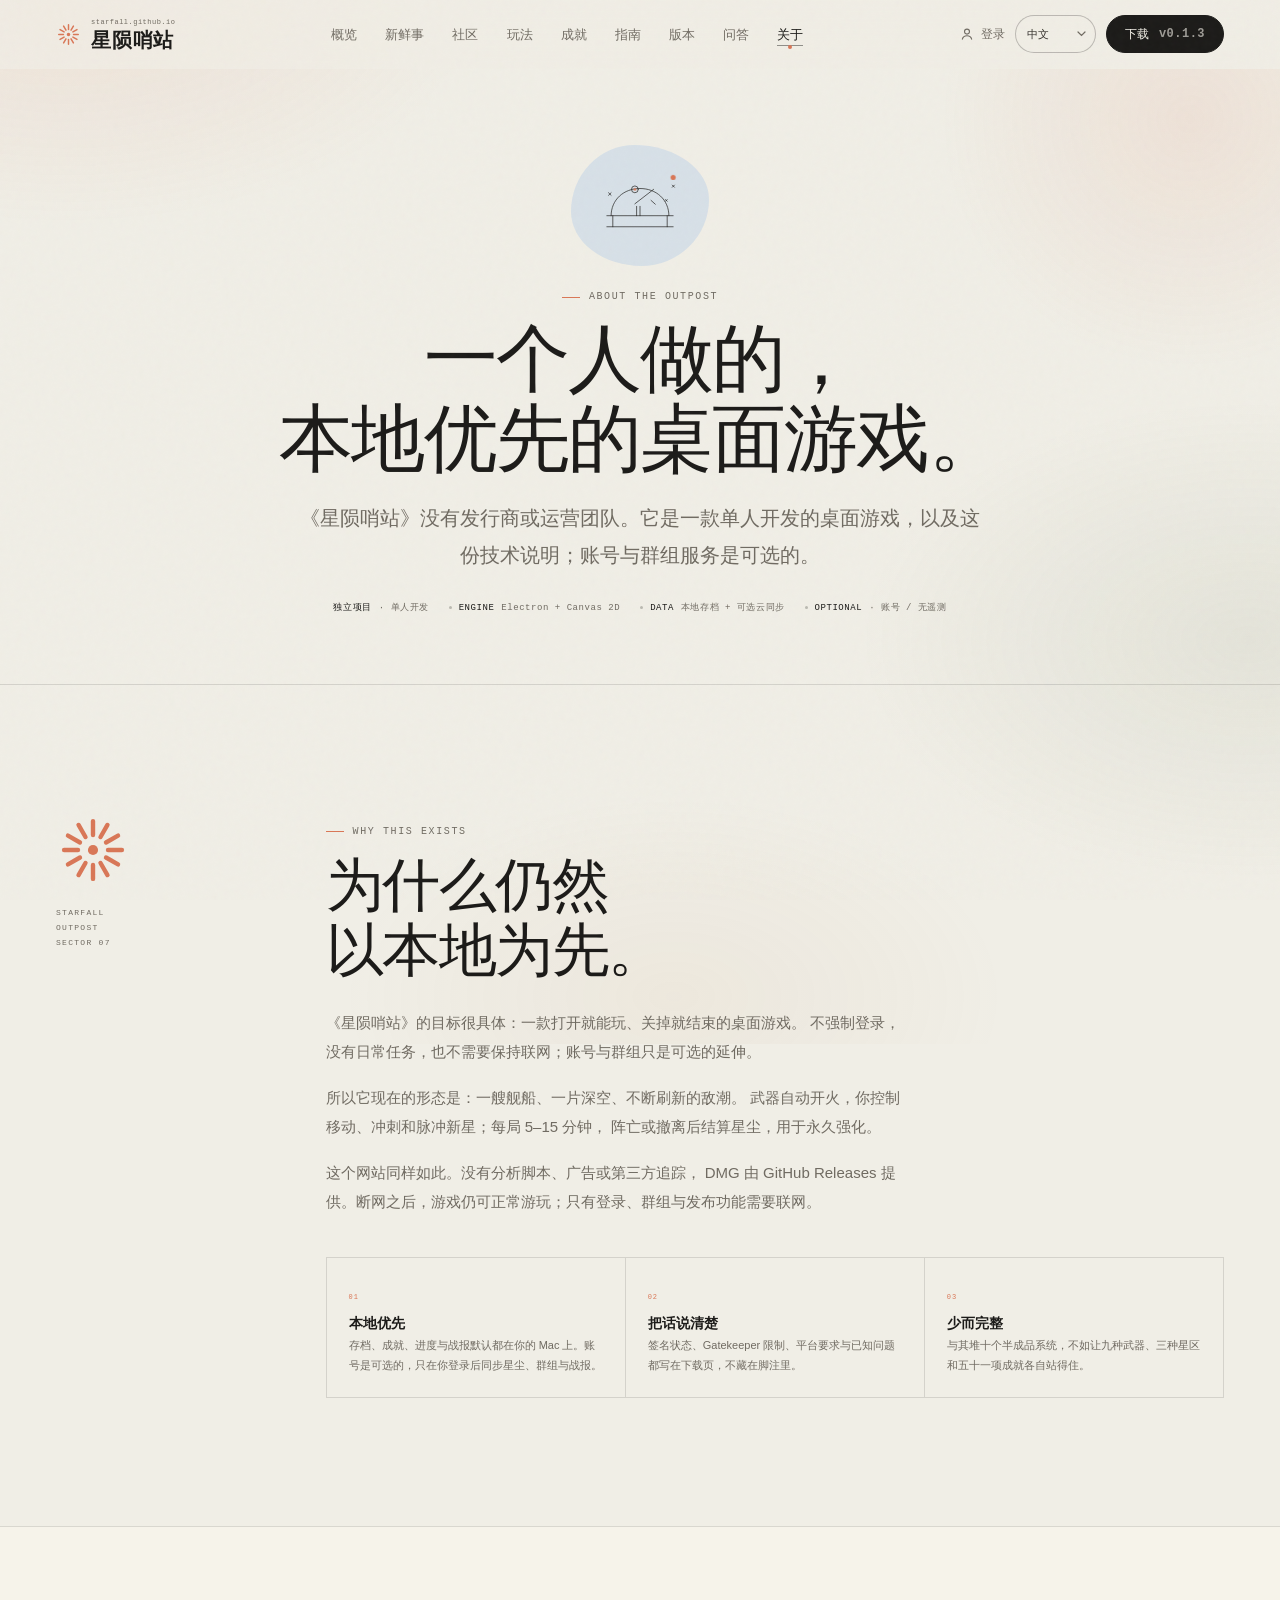
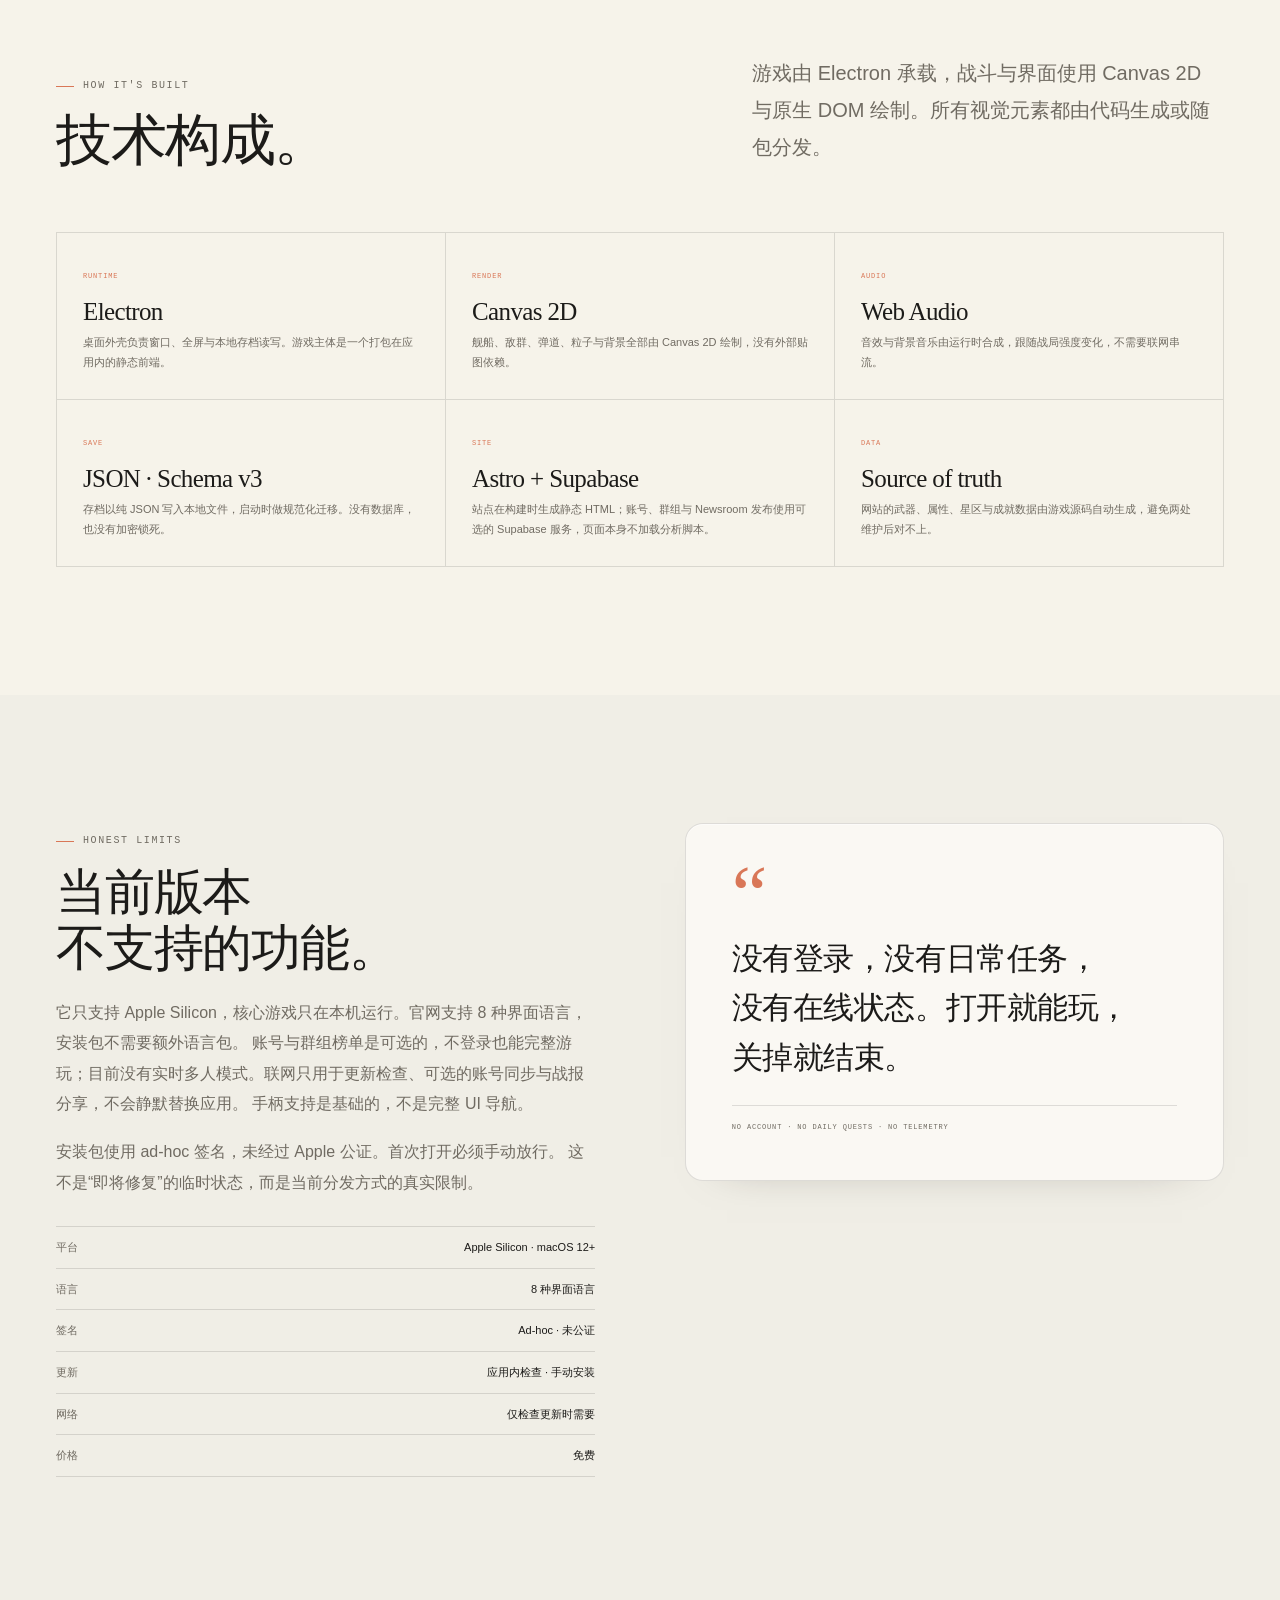
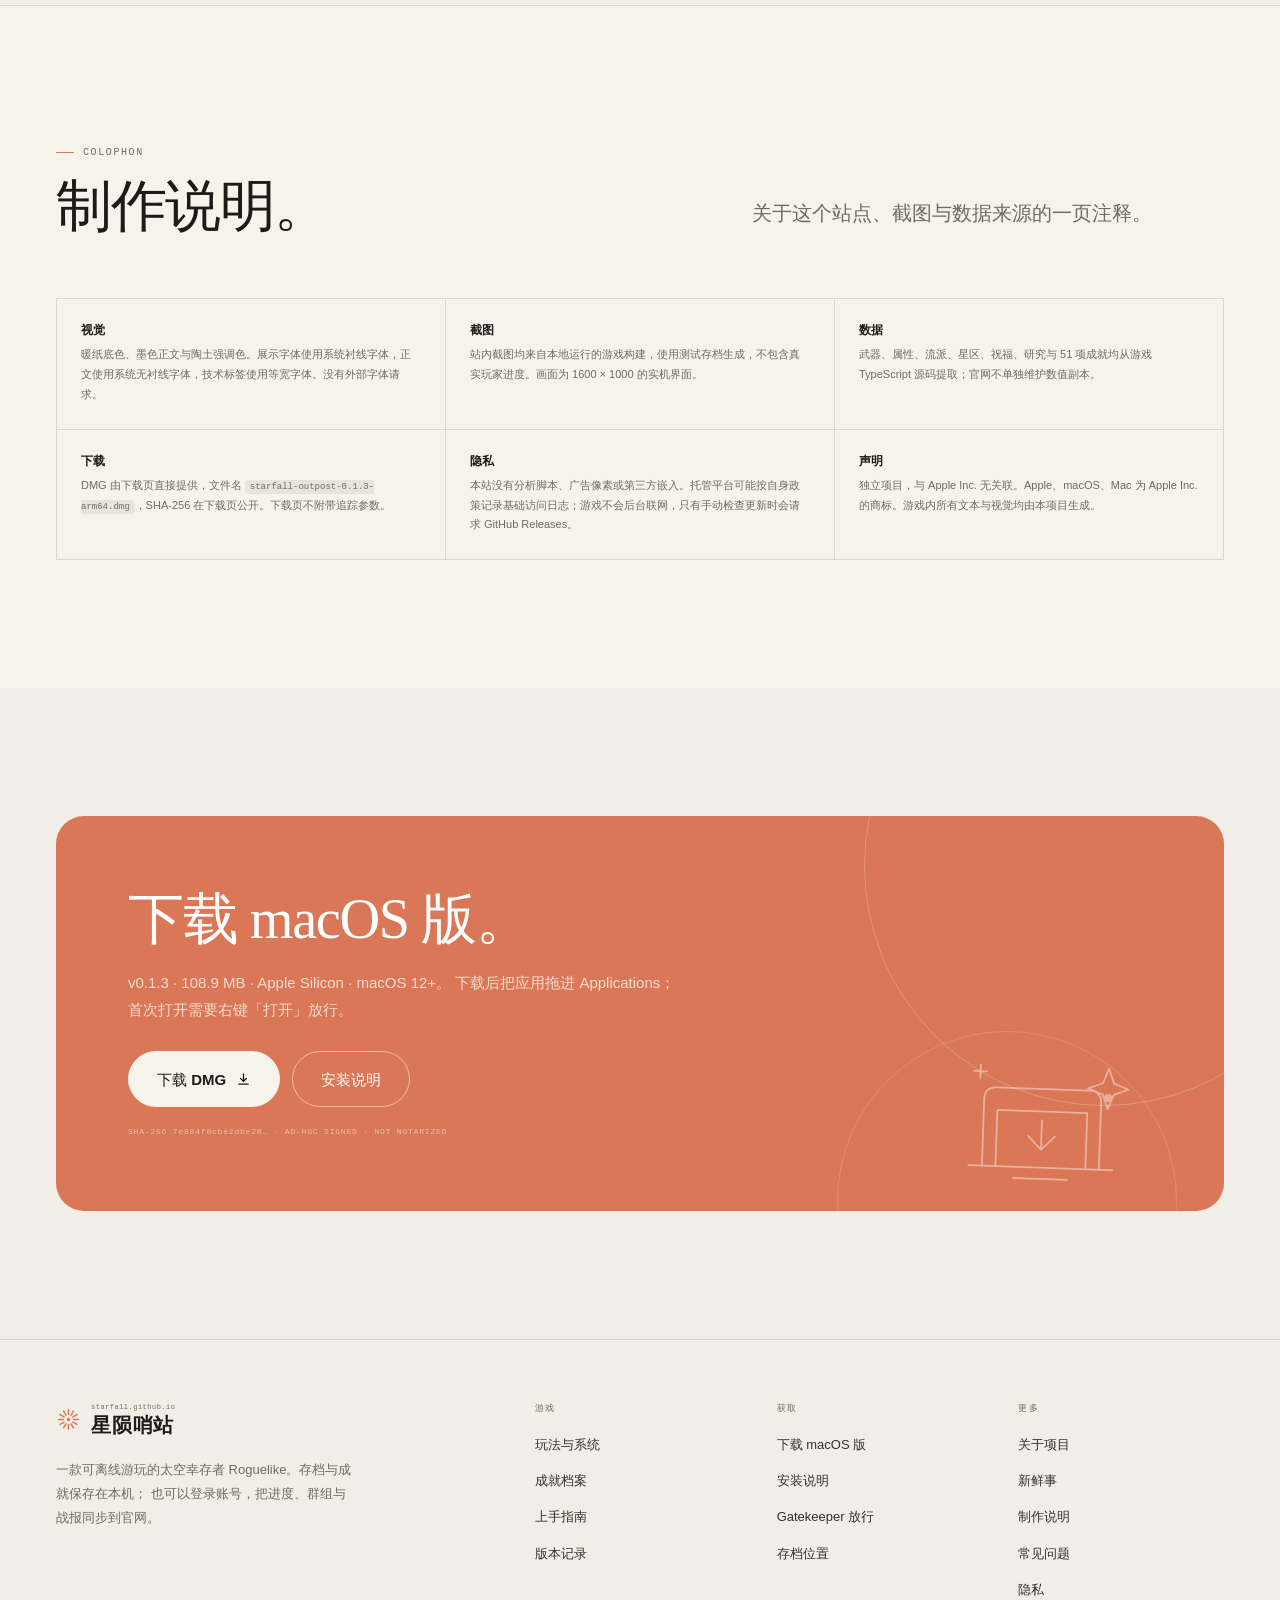
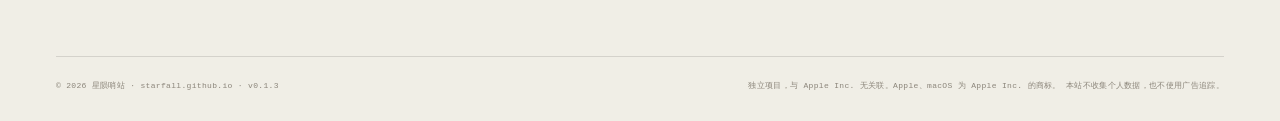
==== commit d3f72795: "Deploy STARFALL OUTPOST site v0.1.3" ====
--- a/about/index.html
+++ b/about/index.html
@@ -10,9 +10,9 @@
           document.documentElement.classList.add('i18n-pending')
         }
       } catch (error) {}
-    </script><title>关于项目 · 星陨哨站</title><meta name="description" content="关于《星陨哨站》：一款本地优先的太空幸存者 Roguelike 的设计原则、技术构成、已知限制与制作说明。"><link rel="canonical" href="https://luckbubby2014.github.io/about/"><link rel="icon" type="image/svg+xml" href="/favicon.svg"><link rel="apple-touch-icon" href="/images/app-icon.png"><meta property="og:type" content="website"><meta property="og:site_name" content="星陨哨站"><meta property="og:locale" content="zh_CN"><meta property="og:title" content="关于项目 · 星陨哨站"><meta property="og:description" content="关于《星陨哨站》：一款本地优先的太空幸存者 Roguelike 的设计原则、技术构成、已知限制与制作说明。"><meta property="og:url" content="https://luckbubby2014.github.io/about/"><meta property="og:image" content="https://luckbubby2014.github.io/images/og.png"><meta property="og:image:width" content="1200"><meta property="og:image:height" content="630"><meta name="twitter:card" content="summary_large_image"><meta name="twitter:title" content="关于项目 · 星陨哨站"><meta name="twitter:description" content="关于《星陨哨站》：一款本地优先的太空幸存者 Roguelike 的设计原则、技术构成、已知限制与制作说明。"><meta name="twitter:image" content="https://luckbubby2014.github.io/images/og.png"><script type="application/ld+json">{"@context":"https://schema.org","@type":"VideoGame","name":"星陨哨站","alternateName":"starfall.github.io","description":"《星陨哨站》是一款 macOS 独占的太空幸存者 Roguelike：武器自动开火，你控制舰船移动、冲刺和释放脉冲新星。单局 5–15 分钟，包含 9 种武器、14 项局内属性、3 个星区与 51 项本地成就。","genre":["Roguelike","Survivors-like","Shooter"],"gamePlatform":"macOS","operatingSystem":"macOS 12+","applicationCategory":"GameApplication","softwareVersion":"0.1.2","inLanguage":"zh-CN","offers":{"@type":"Offer","price":"0","priceCurrency":"CNY"},"publisher":{"@type":"Organization","name":"starfall.github.io"}}</script><link rel="stylesheet" href="/_astro/about.J2XBcAAr.css">
+    </script><title>关于项目 · 星陨哨站</title><meta name="description" content="关于《星陨哨站》：一款本地优先的太空幸存者 Roguelike 的设计原则、技术构成、已知限制与制作说明。"><link rel="canonical" href="https://luckbubby2014.github.io/about/"><link rel="icon" type="image/svg+xml" href="/favicon.svg"><link rel="apple-touch-icon" href="/images/app-icon.png"><meta property="og:type" content="website"><meta property="og:site_name" content="星陨哨站"><meta property="og:locale" content="zh_CN"><meta property="og:title" content="关于项目 · 星陨哨站"><meta property="og:description" content="关于《星陨哨站》：一款本地优先的太空幸存者 Roguelike 的设计原则、技术构成、已知限制与制作说明。"><meta property="og:url" content="https://luckbubby2014.github.io/about/"><meta property="og:image" content="https://luckbubby2014.github.io/images/og.png"><meta property="og:image:width" content="1200"><meta property="og:image:height" content="630"><meta name="twitter:card" content="summary_large_image"><meta name="twitter:title" content="关于项目 · 星陨哨站"><meta name="twitter:description" content="关于《星陨哨站》：一款本地优先的太空幸存者 Roguelike 的设计原则、技术构成、已知限制与制作说明。"><meta name="twitter:image" content="https://luckbubby2014.github.io/images/og.png"><script type="application/ld+json">{"@context":"https://schema.org","@type":"VideoGame","name":"星陨哨站","alternateName":"starfall.github.io","description":"《星陨哨站》是一款 macOS 独占的太空幸存者 Roguelike：武器自动开火，你控制舰船移动、冲刺和释放脉冲新星。单局 5–15 分钟，包含 9 种武器、14 项局内属性、3 个星区与 51 项本地成就。","genre":["Roguelike","Survivors-like","Shooter"],"gamePlatform":"macOS","operatingSystem":"macOS 12+","applicationCategory":"GameApplication","softwareVersion":"0.1.3","inLanguage":"zh-CN","offers":{"@type":"Offer","price":"0","priceCurrency":"CNY"},"publisher":{"@type":"Organization","name":"starfall.github.io"}}</script><link rel="stylesheet" href="/_astro/about.J2XBcAAr.css">
 <link rel="stylesheet" href="/_astro/about.CrlZFzSG.css"></head> <body class> <div class="ambient" aria-hidden="true"></div> <div class="scroll-progress" aria-hidden="true"><i></i></div> <a class="skip-link" href="#main">跳到主要内容</a> <header class="site-header" id="site-header"> <div class="wrap header-inner"> <a class="brand " href="/" aria-label="星陨哨站 · 首页"> <svg class="brand-mark" width="22" height="22" viewBox="0 0 32 32" fill="none" aria-hidden="true"> <g stroke="currentColor" stroke-width="1.9" stroke-linecap="round"> <line x1="16" y1="3.5" x2="16" y2="9.5" transform="rotate(0 16 16)"></line><line x1="16" y1="3.5" x2="16" y2="9.5" transform="rotate(30 16 16)"></line><line x1="16" y1="3.5" x2="16" y2="9.5" transform="rotate(60 16 16)"></line><line x1="16" y1="3.5" x2="16" y2="9.5" transform="rotate(90 16 16)"></line><line x1="16" y1="3.5" x2="16" y2="9.5" transform="rotate(120 16 16)"></line><line x1="16" y1="3.5" x2="16" y2="9.5" transform="rotate(150 16 16)"></line><line x1="16" y1="3.5" x2="16" y2="9.5" transform="rotate(180 16 16)"></line><line x1="16" y1="3.5" x2="16" y2="9.5" transform="rotate(210 16 16)"></line><line x1="16" y1="3.5" x2="16" y2="9.5" transform="rotate(240 16 16)"></line><line x1="16" y1="3.5" x2="16" y2="9.5" transform="rotate(270 16 16)"></line><line x1="16" y1="3.5" x2="16" y2="9.5" transform="rotate(300 16 16)"></line><line x1="16" y1="3.5" x2="16" y2="9.5" transform="rotate(330 16 16)"></line> </g> <circle cx="16" cy="16" r="2.2" fill="currentColor"></circle> </svg> <span class="brand-word"> <span class="brand-en">starfall.github.io</span> <span class="brand-cn">星陨哨站</span> </span> </a> <nav class="site-nav" aria-label="主导航"> <a href="/"> 概览 </a><a href="/newsroom"> 新鲜事 </a><a href="/group"> 社区 </a><a href="/features"> 玩法 </a><a href="/achievements"> 成就 </a><a href="/guide"> 指南 </a><a href="/changelog"> 版本 </a><a href="/faq"> 问答 </a><a href="/about" aria-current="page"> 关于 </a> </nav> <div class="header-actions"> <a class="account-link" href="/account" data-account-link aria-label="账号"> <svg viewBox="0 0 20 20" fill="none" aria-hidden="true"> <circle cx="10" cy="7" r="3.1" stroke="currentColor" stroke-width="1.4"></circle> <path d="M4.2 16.4c.7-2.7 3-4.2 5.8-4.2s5.1 1.5 5.8 4.2" stroke="currentColor" stroke-width="1.4" stroke-linecap="round"></path> </svg> <span data-account-label>登录</span> </a> <div class="lang-switch"> <select id="lang-select" aria-label="语言 / Language"> <option value="zh-CN">中文</option> <option value="en">English</option> <option value="zh-TW">繁體中文</option> <option value="ja">日本語</option> <option value="fr">Français</option> <option value="de">Deutsch</option> <option value="th">ไทย</option> <option value="es">Español</option> </select> </div> <a class="btn btn--sm" href="/download">
-下载 <span class="mono" style="opacity:.6">v0.1.2</span> </a> <button class="nav-toggle" type="button" aria-expanded="false" aria-controls="mobile-nav" aria-label="打开菜单"> <span></span> </button> </div> </div> </header> <div class="mobile-nav" id="mobile-nav"> <a href="/"> 概览 <span>01</span> </a><a href="/newsroom"> 新鲜事 <span>02</span> </a><a href="/group"> 社区 <span>03</span> </a><a href="/features"> 玩法 <span>04</span> </a><a href="/achievements"> 成就 <span>05</span> </a><a href="/guide"> 指南 <span>06</span> </a><a href="/changelog"> 版本 <span>07</span> </a><a href="/faq"> 问答 <span>08</span> </a><a href="/about" aria-current="page"> 关于 <span>09</span> </a><a href="/download"> 下载 <span>010</span> </a> <a href="/account" data-account-link data-account-mobile>账号</a> <a href="/group">社区</a> <a class="btn" href="/download">下载 macOS 版 · 108.9 MB</a> </div> <script type="module" src="/_astro/SiteHeader.astro_astro_type_script_index_0_lang.S4zCMWhy.js"></script> <main id="main">  <header class="page-hero"> <div class="wrap page-hero-inner"> <div class="art-plate art-plate--sky page-hero-art"> <svg class="line-art line-art--observatory" viewBox="0 0 240 200" fill="none" aria-hidden="true"> <g class="art-lines" stroke="currentColor" stroke-width="1.6" stroke-linecap="round" stroke-linejoin="round">          <path pathLength="1" style="--i:0" d="M52 124c0-38 30-64 68-64s68 26 68 64"></path> <path pathLength="1" style="--i:1" d="M42 124h156M56 124v26M184 124v26M42 150h156"></path> <path pathLength="1" style="--i:2" d="M108 96l44-34"></path> <circle pathLength="1" style="--i:3" cx="108" cy="62" r="8"></circle> <path pathLength="1" style="--i:4" d="M146 88l10 9M120 124v-22M112 124v-22"></path> <path pathLength="1" style="--i:5" d="M46 70l6 6m-6 0 6-6M196 52l5 5m-5 0 5-5M180 86l4 4m-4 0 4-4"></path>   </g> <g class="art-accent">          <circle cx="198" cy="34" r="6"></circle> <circle cx="108" cy="62" r="3"></circle>   </g> </svg> </div> <div class="eyebrow">ABOUT THE OUTPOST</div> <h1>一个人做的，<br />本地优先的桌面游戏。</h1> <p class="lede">《星陨哨站》没有发行商或运营团队。它是一款单人开发的桌面游戏，以及这份技术说明；账号与群组服务是可选的。</p> <div class="page-hero-meta"> <span><b>独立项目</b> · 单人开发</span><span><b>ENGINE</b> Electron + Canvas 2D</span><span><b>DATA</b> 本地存档 + 可选云同步</span><span><b>OPTIONAL</b> · 账号 / 无遥测</span> </div> </div> </header> <section class="section" data-astro-cid-kh7btl4r> <div class="wrap about-layout" data-astro-cid-kh7btl4r> <aside class="about-mark" data-astro-cid-kh7btl4r> <svg class width="74" height="74" viewBox="0 0 32 32" fill="none" aria-hidden="true"> <g stroke="currentColor" stroke-width="1.9" stroke-linecap="round"> <line x1="16" y1="3.5" x2="16" y2="9.5" transform="rotate(0 16 16)"></line><line x1="16" y1="3.5" x2="16" y2="9.5" transform="rotate(30 16 16)"></line><line x1="16" y1="3.5" x2="16" y2="9.5" transform="rotate(60 16 16)"></line><line x1="16" y1="3.5" x2="16" y2="9.5" transform="rotate(90 16 16)"></line><line x1="16" y1="3.5" x2="16" y2="9.5" transform="rotate(120 16 16)"></line><line x1="16" y1="3.5" x2="16" y2="9.5" transform="rotate(150 16 16)"></line><line x1="16" y1="3.5" x2="16" y2="9.5" transform="rotate(180 16 16)"></line><line x1="16" y1="3.5" x2="16" y2="9.5" transform="rotate(210 16 16)"></line><line x1="16" y1="3.5" x2="16" y2="9.5" transform="rotate(240 16 16)"></line><line x1="16" y1="3.5" x2="16" y2="9.5" transform="rotate(270 16 16)"></line><line x1="16" y1="3.5" x2="16" y2="9.5" transform="rotate(300 16 16)"></line><line x1="16" y1="3.5" x2="16" y2="9.5" transform="rotate(330 16 16)"></line> </g> <circle cx="16" cy="16" r="2.2" fill="currentColor"></circle> </svg> <span class="mono" data-astro-cid-kh7btl4r>STARFALL<br data-astro-cid-kh7btl4r>OUTPOST<br data-astro-cid-kh7btl4r>SECTOR 07</span> </aside> <div class="about-copy" data-astro-cid-kh7btl4r> <div class="eyebrow" data-astro-cid-kh7btl4r>WHY THIS EXISTS</div> <h2 style="margin-top:14px" data-astro-cid-kh7btl4r>为什么仍然<br data-astro-cid-kh7btl4r>以本地为先。</h2> <div class="body-copy" style="margin-top:24px" data-astro-cid-kh7btl4r> <p data-astro-cid-kh7btl4r>
+下载 <span class="mono" style="opacity:.6">v0.1.3</span> </a> <button class="nav-toggle" type="button" aria-expanded="false" aria-controls="mobile-nav" aria-label="打开菜单"> <span></span> </button> </div> </div> </header> <div class="mobile-nav" id="mobile-nav"> <a href="/"> 概览 <span>01</span> </a><a href="/newsroom"> 新鲜事 <span>02</span> </a><a href="/group"> 社区 <span>03</span> </a><a href="/features"> 玩法 <span>04</span> </a><a href="/achievements"> 成就 <span>05</span> </a><a href="/guide"> 指南 <span>06</span> </a><a href="/changelog"> 版本 <span>07</span> </a><a href="/faq"> 问答 <span>08</span> </a><a href="/about" aria-current="page"> 关于 <span>09</span> </a><a href="/download"> 下载 <span>010</span> </a> <a href="/account" data-account-link data-account-mobile>账号</a> <a href="/group">社区</a> <a class="btn" href="/download">下载 macOS 版 · 108.9 MB</a> </div> <script type="module" src="/_astro/SiteHeader.astro_astro_type_script_index_0_lang.BwRSz7zt.js"></script> <main id="main">  <header class="page-hero"> <div class="wrap page-hero-inner"> <div class="art-plate art-plate--sky page-hero-art"> <svg class="line-art line-art--observatory" viewBox="0 0 240 200" fill="none" aria-hidden="true"> <g class="art-lines" stroke="currentColor" stroke-width="1.6" stroke-linecap="round" stroke-linejoin="round">          <path pathLength="1" style="--i:0" d="M52 124c0-38 30-64 68-64s68 26 68 64"></path> <path pathLength="1" style="--i:1" d="M42 124h156M56 124v26M184 124v26M42 150h156"></path> <path pathLength="1" style="--i:2" d="M108 96l44-34"></path> <circle pathLength="1" style="--i:3" cx="108" cy="62" r="8"></circle> <path pathLength="1" style="--i:4" d="M146 88l10 9M120 124v-22M112 124v-22"></path> <path pathLength="1" style="--i:5" d="M46 70l6 6m-6 0 6-6M196 52l5 5m-5 0 5-5M180 86l4 4m-4 0 4-4"></path>   </g> <g class="art-accent">          <circle cx="198" cy="34" r="6"></circle> <circle cx="108" cy="62" r="3"></circle>   </g> </svg> </div> <div class="eyebrow">ABOUT THE OUTPOST</div> <h1>一个人做的，<br />本地优先的桌面游戏。</h1> <p class="lede">《星陨哨站》没有发行商或运营团队。它是一款单人开发的桌面游戏，以及这份技术说明；账号与群组服务是可选的。</p> <div class="page-hero-meta"> <span><b>独立项目</b> · 单人开发</span><span><b>ENGINE</b> Electron + Canvas 2D</span><span><b>DATA</b> 本地存档 + 可选云同步</span><span><b>OPTIONAL</b> · 账号 / 无遥测</span> </div> </div> </header> <section class="section" data-astro-cid-kh7btl4r> <div class="wrap about-layout" data-astro-cid-kh7btl4r> <aside class="about-mark" data-astro-cid-kh7btl4r> <svg class width="74" height="74" viewBox="0 0 32 32" fill="none" aria-hidden="true"> <g stroke="currentColor" stroke-width="1.9" stroke-linecap="round"> <line x1="16" y1="3.5" x2="16" y2="9.5" transform="rotate(0 16 16)"></line><line x1="16" y1="3.5" x2="16" y2="9.5" transform="rotate(30 16 16)"></line><line x1="16" y1="3.5" x2="16" y2="9.5" transform="rotate(60 16 16)"></line><line x1="16" y1="3.5" x2="16" y2="9.5" transform="rotate(90 16 16)"></line><line x1="16" y1="3.5" x2="16" y2="9.5" transform="rotate(120 16 16)"></line><line x1="16" y1="3.5" x2="16" y2="9.5" transform="rotate(150 16 16)"></line><line x1="16" y1="3.5" x2="16" y2="9.5" transform="rotate(180 16 16)"></line><line x1="16" y1="3.5" x2="16" y2="9.5" transform="rotate(210 16 16)"></line><line x1="16" y1="3.5" x2="16" y2="9.5" transform="rotate(240 16 16)"></line><line x1="16" y1="3.5" x2="16" y2="9.5" transform="rotate(270 16 16)"></line><line x1="16" y1="3.5" x2="16" y2="9.5" transform="rotate(300 16 16)"></line><line x1="16" y1="3.5" x2="16" y2="9.5" transform="rotate(330 16 16)"></line> </g> <circle cx="16" cy="16" r="2.2" fill="currentColor"></circle> </svg> <span class="mono" data-astro-cid-kh7btl4r>STARFALL<br data-astro-cid-kh7btl4r>OUTPOST<br data-astro-cid-kh7btl4r>SECTOR 07</span> </aside> <div class="about-copy" data-astro-cid-kh7btl4r> <div class="eyebrow" data-astro-cid-kh7btl4r>WHY THIS EXISTS</div> <h2 style="margin-top:14px" data-astro-cid-kh7btl4r>为什么仍然<br data-astro-cid-kh7btl4r>以本地为先。</h2> <div class="body-copy" style="margin-top:24px" data-astro-cid-kh7btl4r> <p data-astro-cid-kh7btl4r>
 《星陨哨站》的目标很具体：一款打开就能玩、关掉就结束的桌面游戏。
             不强制登录，没有日常任务，也不需要保持联网；账号与群组只是可选的延伸。
 </p> <p data-astro-cid-kh7btl4r>
@@ -33,19 +33,19 @@
 没有登录，没有日常任务，<br data-astro-cid-kh7btl4r>
 没有在线状态。打开就能玩，<br data-astro-cid-kh7btl4r>
 关掉就结束。
-</blockquote> <span class="mono" data-astro-cid-kh7btl4r>NO ACCOUNT · NO DAILY QUESTS · NO TELEMETRY</span> </div> </div> </section> <section class="section section--paper-warm section--line" id="colophon" data-astro-cid-kh7btl4r> <div class="wrap" data-astro-cid-kh7btl4r> <div class="section-head" data-astro-cid-kh7btl4r> <div data-astro-cid-kh7btl4r> <div class="eyebrow" data-astro-cid-kh7btl4r>COLOPHON</div> <h2 data-astro-cid-kh7btl4r>制作说明。</h2> </div> <p class="lede" data-astro-cid-kh7btl4r>关于这个站点、截图与数据来源的一页注释。</p> </div> <div class="colophon-grid" data-astro-cid-kh7btl4r> <div data-astro-cid-kh7btl4r> <h3 data-astro-cid-kh7btl4r>视觉</h3> <p data-astro-cid-kh7btl4r>暖纸底色、墨色正文与陶土强调色。展示字体使用系统衬线字体，正文使用系统无衬线字体，技术标签使用等宽字体。没有外部字体请求。</p> </div> <div data-astro-cid-kh7btl4r> <h3 data-astro-cid-kh7btl4r>截图</h3> <p data-astro-cid-kh7btl4r>站内截图均来自本地运行的游戏构建，使用测试存档生成，不包含真实玩家进度。画面为 1600 × 1000 的实机界面。</p> </div> <div data-astro-cid-kh7btl4r> <h3 data-astro-cid-kh7btl4r>数据</h3> <p data-astro-cid-kh7btl4r>武器、属性、流派、星区、祝福、研究与 51 项成就均从游戏 TypeScript 源码提取；官网不单独维护数值副本。</p> </div> <div data-astro-cid-kh7btl4r> <h3 data-astro-cid-kh7btl4r>下载</h3> <p data-astro-cid-kh7btl4r>DMG 由下载页直接提供，文件名 <code data-astro-cid-kh7btl4r>starfall-outpost-0.1.2-arm64.dmg</code>，SHA-256 在下载页公开。下载页不附带追踪参数。</p> </div> <div data-astro-cid-kh7btl4r> <h3 data-astro-cid-kh7btl4r>隐私</h3> <p data-astro-cid-kh7btl4r>本站没有分析脚本、广告像素或第三方嵌入。托管平台可能按自身政策记录基础访问日志；游戏不会后台联网，只有手动检查更新时会请求 GitHub Releases。</p> </div> <div data-astro-cid-kh7btl4r> <h3 data-astro-cid-kh7btl4r>声明</h3> <p data-astro-cid-kh7btl4r>独立项目，与 Apple Inc. 无关联。Apple、macOS、Mac 为 Apple Inc. 的商标。游戏内所有文本与视觉均由本项目生成。</p> </div> </div> </div> </section> <section class="section"> <div class="wrap"> <div class="cta-band" data-reveal> <div class="cta-art" aria-hidden="true"> <svg class="line-art line-art--download" viewBox="0 0 240 200" fill="none" aria-hidden="true"> <g class="art-lines" stroke="currentColor" stroke-width="1.6" stroke-linecap="round" stroke-linejoin="round">       <path pathLength="1" style="--i:0" d="M56 142h128M96 152h48"></path> <path pathLength="1" style="--i:1" d="M68 142V82c0-6 4-10 10-10h84c6 0 10 4 10 10v60"></path> <path pathLength="1" style="--i:2" d="M80 142V92h80v50"></path> <path pathLength="1" style="--i:3" d="M120 100v26M108 114l12 12 12-12"></path> <path pathLength="1" style="--i:4" d="M178 52l5 13 13 5-13 5-5 13-5-13-13-5 13-5z"></path> <path pathLength="1" style="--i:5" d="M58 58h12M64 52v12"></path>      </g> <g class="art-accent">      <circle cx="178" cy="78" r="3.6"></circle>     </g> </svg> </div> <h2>下载 macOS 版。</h2> <p>
-v0.1.2 · 108.9 MB · Apple Silicon · macOS 12+。
+</blockquote> <span class="mono" data-astro-cid-kh7btl4r>NO ACCOUNT · NO DAILY QUESTS · NO TELEMETRY</span> </div> </div> </section> <section class="section section--paper-warm section--line" id="colophon" data-astro-cid-kh7btl4r> <div class="wrap" data-astro-cid-kh7btl4r> <div class="section-head" data-astro-cid-kh7btl4r> <div data-astro-cid-kh7btl4r> <div class="eyebrow" data-astro-cid-kh7btl4r>COLOPHON</div> <h2 data-astro-cid-kh7btl4r>制作说明。</h2> </div> <p class="lede" data-astro-cid-kh7btl4r>关于这个站点、截图与数据来源的一页注释。</p> </div> <div class="colophon-grid" data-astro-cid-kh7btl4r> <div data-astro-cid-kh7btl4r> <h3 data-astro-cid-kh7btl4r>视觉</h3> <p data-astro-cid-kh7btl4r>暖纸底色、墨色正文与陶土强调色。展示字体使用系统衬线字体，正文使用系统无衬线字体，技术标签使用等宽字体。没有外部字体请求。</p> </div> <div data-astro-cid-kh7btl4r> <h3 data-astro-cid-kh7btl4r>截图</h3> <p data-astro-cid-kh7btl4r>站内截图均来自本地运行的游戏构建，使用测试存档生成，不包含真实玩家进度。画面为 1600 × 1000 的实机界面。</p> </div> <div data-astro-cid-kh7btl4r> <h3 data-astro-cid-kh7btl4r>数据</h3> <p data-astro-cid-kh7btl4r>武器、属性、流派、星区、祝福、研究与 51 项成就均从游戏 TypeScript 源码提取；官网不单独维护数值副本。</p> </div> <div data-astro-cid-kh7btl4r> <h3 data-astro-cid-kh7btl4r>下载</h3> <p data-astro-cid-kh7btl4r>DMG 由下载页直接提供，文件名 <code data-astro-cid-kh7btl4r>starfall-outpost-0.1.3-arm64.dmg</code>，SHA-256 在下载页公开。下载页不附带追踪参数。</p> </div> <div data-astro-cid-kh7btl4r> <h3 data-astro-cid-kh7btl4r>隐私</h3> <p data-astro-cid-kh7btl4r>本站没有分析脚本、广告像素或第三方嵌入。托管平台可能按自身政策记录基础访问日志；游戏不会后台联网，只有手动检查更新时会请求 GitHub Releases。</p> </div> <div data-astro-cid-kh7btl4r> <h3 data-astro-cid-kh7btl4r>声明</h3> <p data-astro-cid-kh7btl4r>独立项目，与 Apple Inc. 无关联。Apple、macOS、Mac 为 Apple Inc. 的商标。游戏内所有文本与视觉均由本项目生成。</p> </div> </div> </div> </section> <section class="section"> <div class="wrap"> <div class="cta-band" data-reveal> <div class="cta-art" aria-hidden="true"> <svg class="line-art line-art--download" viewBox="0 0 240 200" fill="none" aria-hidden="true"> <g class="art-lines" stroke="currentColor" stroke-width="1.6" stroke-linecap="round" stroke-linejoin="round">       <path pathLength="1" style="--i:0" d="M56 142h128M96 152h48"></path> <path pathLength="1" style="--i:1" d="M68 142V82c0-6 4-10 10-10h84c6 0 10 4 10 10v60"></path> <path pathLength="1" style="--i:2" d="M80 142V92h80v50"></path> <path pathLength="1" style="--i:3" d="M120 100v26M108 114l12 12 12-12"></path> <path pathLength="1" style="--i:4" d="M178 52l5 13 13 5-13 5-5 13-5-13-13-5 13-5z"></path> <path pathLength="1" style="--i:5" d="M58 58h12M64 52v12"></path>      </g> <g class="art-accent">      <circle cx="178" cy="78" r="3.6"></circle>     </g> </svg> </div> <h2>下载 macOS 版。</h2> <p>
+v0.1.3 · 108.9 MB · Apple Silicon · macOS 12+。
         下载后把应用拖进 Applications；首次打开需要右键「打开」放行。
-</p> <div class="btn-row"> <a class="btn btn--light btn--lg" href="https://github.com/luckbubby2014/luckbubby2014.github.io/releases/download/v0.1.2/starfall-outpost-0.1.2-arm64.dmg" download="星陨哨站-0.1.2-arm64.dmg">
+</p> <div class="btn-row"> <a class="btn btn--light btn--lg" href="https://github.com/luckbubby2014/luckbubby2014.github.io/releases/download/v0.1.3/starfall-outpost-0.1.3-arm64.dmg" download="星陨哨站-0.1.3-arm64.dmg">
 下载 DMG
 <svg width="15" height="15" viewBox="0 0 16 16" fill="none" aria-hidden="true"> <path d="M8 2v8m0 0 3-3m-3 3L5 7M3 13h10" stroke="currentColor" stroke-width="1.4" stroke-linecap="round" stroke-linejoin="round"></path> </svg> </a> <a class="btn btn--on-dark btn--lg" href="/download">
 安装说明
 </a> </div> <div class="cta-meta">
-SHA-256 3675e0db151c604e… · AD-HOC SIGNED · NOT NOTARIZED
+SHA-256 7e884f0cbe2dbe28… · AD-HOC SIGNED · NOT NOTARIZED
 </div> </div> </div> </section>   </main> <footer class="site-footer"> <div class="wrap"> <div class="footer-top"> <div class="footer-brand"> <a class="brand " href="/" aria-label="星陨哨站 · 首页"> <svg class="brand-mark" width="26" height="26" viewBox="0 0 32 32" fill="none" aria-hidden="true"> <g stroke="currentColor" stroke-width="1.9" stroke-linecap="round"> <line x1="16" y1="3.5" x2="16" y2="9.5" transform="rotate(0 16 16)"></line><line x1="16" y1="3.5" x2="16" y2="9.5" transform="rotate(30 16 16)"></line><line x1="16" y1="3.5" x2="16" y2="9.5" transform="rotate(60 16 16)"></line><line x1="16" y1="3.5" x2="16" y2="9.5" transform="rotate(90 16 16)"></line><line x1="16" y1="3.5" x2="16" y2="9.5" transform="rotate(120 16 16)"></line><line x1="16" y1="3.5" x2="16" y2="9.5" transform="rotate(150 16 16)"></line><line x1="16" y1="3.5" x2="16" y2="9.5" transform="rotate(180 16 16)"></line><line x1="16" y1="3.5" x2="16" y2="9.5" transform="rotate(210 16 16)"></line><line x1="16" y1="3.5" x2="16" y2="9.5" transform="rotate(240 16 16)"></line><line x1="16" y1="3.5" x2="16" y2="9.5" transform="rotate(270 16 16)"></line><line x1="16" y1="3.5" x2="16" y2="9.5" transform="rotate(300 16 16)"></line><line x1="16" y1="3.5" x2="16" y2="9.5" transform="rotate(330 16 16)"></line> </g> <circle cx="16" cy="16" r="2.2" fill="currentColor"></circle> </svg> <span class="brand-word"> <span class="brand-en">starfall.github.io</span> <span class="brand-cn">星陨哨站</span> </span> </a> <p>
 一款可离线游玩的太空幸存者 Roguelike。存档与成就保存在本机；
           也可以登录账号，把进度、群组与战报同步到官网。
-</p> </div> <div class="footer-col"> <h3>游戏</h3> <ul> <li><a href="/features">玩法与系统</a></li> <li><a href="/achievements">成就档案</a></li> <li><a href="/guide">上手指南</a></li> <li><a href="/changelog">版本记录</a></li> </ul> </div> <div class="footer-col"> <h3>获取</h3> <ul> <li><a href="/download">下载 macOS 版</a></li> <li><a href="/download#install">安装说明</a></li> <li><a href="/download#gatekeeper">Gatekeeper 放行</a></li> <li><a href="/faq#save">存档位置</a></li> </ul> </div> <div class="footer-col"> <h3>更多</h3> <ul> <li><a href="/about">关于项目</a></li> <li><a href="/newsroom">新鲜事</a></li> <li><a href="/about#colophon">制作说明</a></li> <li><a href="/faq">常见问题</a></li> <li><a href="/faq#privacy">隐私</a></li> </ul> </div> </div> <div class="footer-bottom"> <span>© 2026 星陨哨站 · starfall.github.io · v0.1.2</span> <span class="legal">
+</p> </div> <div class="footer-col"> <h3>游戏</h3> <ul> <li><a href="/features">玩法与系统</a></li> <li><a href="/achievements">成就档案</a></li> <li><a href="/guide">上手指南</a></li> <li><a href="/changelog">版本记录</a></li> </ul> </div> <div class="footer-col"> <h3>获取</h3> <ul> <li><a href="/download">下载 macOS 版</a></li> <li><a href="/download#install">安装说明</a></li> <li><a href="/download#gatekeeper">Gatekeeper 放行</a></li> <li><a href="/faq#save">存档位置</a></li> </ul> </div> <div class="footer-col"> <h3>更多</h3> <ul> <li><a href="/about">关于项目</a></li> <li><a href="/newsroom">新鲜事</a></li> <li><a href="/about#colophon">制作说明</a></li> <li><a href="/faq">常见问题</a></li> <li><a href="/faq#privacy">隐私</a></li> </ul> </div> </div> <div class="footer-bottom"> <span>© 2026 星陨哨站 · starfall.github.io · v0.1.3</span> <span class="legal">
 独立项目，与 Apple Inc. 无关联。Apple、macOS 为 Apple Inc. 的商标。
         本站不收集个人数据，也不使用广告追踪。
-</span> </div> </div> </footer> <div class="lightbox" id="lightbox" aria-hidden="true" role="dialog" aria-label="查看大图"> <button class="lightbox-close" type="button" aria-label="关闭大图">×</button> <img alt=""> </div> <div class="toast" id="toast" role="status" aria-live="polite"></div> <script type="module">const _=["zh-CN","en","zh-TW","ja","fr","de","th","es"],b="sf-lang",f=["alt","aria-label","title","placeholder"],M='meta[name="description"], meta[property^="og:"], meta[name^="twitter:"]',E="script, style, code, pre, kbd, .line-art, .lang-switch, .brand-cn, [data-no-i18n]",N=new Map,u=new WeakMap,d=new WeakMap,l=new WeakMap,h=new WeakMap;let r="zh-CN";const v={en:{"。":".","，":",","、":",","：":":","；":";","！":"!","？":"?","（":"(","）":")"},fr:{"。":".","，":",","、":",","：":":","；":";","！":"!","？":"?","（":"(","）":")"},de:{"。":".","，":",","、":",","：":":","；":";","！":"!","？":"?","（":"(","）":")"},es:{"。":".","，":",","、":",","：":":","；":";","！":"!","？":"?","（":"(","）":")"},th:{"。":".","，":",","、":",","：":":","；":";","！":"!","？":"?","（":"(","）":")"}};function k(t,e){const n=t.trim();return v[e]?.[n]}let g={},c=!1,T=null;const S=t=>t.replace(/\s+/g," ").trim(),A=t=>_.includes(t);function z(t){const e=t.parentElement;return!e||!!e.closest(E)}function C(t){const e=u.get(t);if(e===void 0)return;if(r==="zh-CN"){t.nodeValue!==e&&(c=!0,t.nodeValue=e,c=!1),d.set(t,e);return}let n=g[S(e)];if(n||(n=k(e,r)),!n)return;const s=e.match(/^\s*/)?.[0]??"",o=e.match(/\s*$/)?.[0]??"",a=s+n+o;t.nodeValue!==a&&(c=!0,t.nodeValue=a,c=!1),d.set(t,a)}function p(t){if(z(t))return;const e=t.nodeValue??"";e.trim()&&(u.has(t)||u.set(t,e),C(t))}function m(t,e){let n=l.get(t);n||(n=new Map,l.set(t,n)),n.has(e)||n.set(e,t.getAttribute(e)??"");const s=n.get(e)??"";if(!s.trim())return;let o=h.get(t);if(o||(o=new Map,h.set(t,o)),r==="zh-CN"){t.getAttribute(e)!==s&&t.setAttribute(e,s),o.set(e,s);return}const a=g[S(s)];a&&(t.getAttribute(e)!==a&&(c=!0,t.setAttribute(e,a),c=!1),o.set(e,a))}function y(t){if(t instanceof Text){p(t);return}const e=document.createTreeWalker(t,NodeFilter.SHOW_TEXT);let n=e.nextNode();for(;n;)p(n),n=e.nextNode();t.querySelectorAll?.(`${f.map(o=>`[${o}]`).join(",")}, ${M}`)?.forEach(o=>{o.closest(E)||(o.tagName==="META"?m(o,"content"):f.forEach(a=>{o.hasAttribute(a)&&m(o,a)}))})}function L(t){document.documentElement.lang=t;const e=document.getElementById("lang-select");e&&(e.value=t);const n={"zh-CN":"zh_CN",en:"en_US","zh-TW":"zh_TW",ja:"ja_JP",fr:"fr_FR",de:"de_DE",th:"th_TH",es:"es_ES"}[t],s=document.querySelector('meta[property="og:locale"]');s&&n&&s.setAttribute("content",n)}async function O(t){if(t==="zh-CN")return{};const e=N.get(t);if(e)return e;const n=await fetch(`/i18n/${t}.json`,{cache:"force-cache"});if(!n.ok)throw new Error(`Unable to load ${t}`);const s=await n.json();return N.set(t,s),s}async function w(t,e=!0){if(A(t)){t!=="zh-CN"&&document.documentElement.classList.add("i18n-pending");try{g=await O(t)}catch{document.documentElement.classList.remove("i18n-pending");return}if(r=t,L(t),V(),e)try{localStorage.setItem(b,t)}catch{}document.documentElement.classList.remove("i18n-pending")}}function V(){y(document.documentElement)}function W(t){if(!(r==="zh-CN"||c))for(const e of t)if(e.type==="characterData"){const n=e.target;if(z(n)||n.nodeValue===d.get(n))continue;u.set(n,n.nodeValue??""),C(n)}else if(e.type==="attributes"){const n=e.target,s=e.attributeName??"";if(!s||n.closest(E))continue;const a=h.get(n)?.get(s);if(n.getAttribute(s)===a)continue;let i=l.get(n);i||(i=new Map,l.set(n,i)),i.set(s,n.getAttribute(s)??""),m(n,s)}else e.addedNodes.forEach(n=>{n.nodeType===Node.TEXT_NODE?p(n):n.nodeType===Node.ELEMENT_NODE&&y(n)})}function x(){const e=new URLSearchParams(window.location.search).get("lang");let n=null;try{n=localStorage.getItem(b)}catch{}const s=[e,n].find(a=>!!(a&&A(a)))??"zh-CN";y(document.documentElement);const o=document.getElementById("lang-select");o?.addEventListener("change",()=>{w(o.value)}),T=new MutationObserver(W),T.observe(document.body,{subtree:!0,childList:!0,characterData:!0,attributes:!0,attributeFilter:[...f]}),s==="zh-CN"?(L("zh-CN"),document.documentElement.classList.remove("i18n-pending")):w(s,!!e)}x();</script> <script type="module" src="/_astro/Layout.astro_astro_type_script_index_1_lang.CrIVjwGn.js"></script> <script type="module">const y=document.getElementById("site-header"),s=document.querySelector(".nav-toggle"),c=document.getElementById("mobile-nav"),m=()=>{y?.classList.toggle("is-scrolled",window.scrollY>8)};m();window.addEventListener("scroll",m,{passive:!0});const d=()=>{s?.setAttribute("aria-expanded","false"),s?.setAttribute("aria-label","打开菜单"),c?.classList.remove("is-open"),document.body.classList.remove("nav-open")};s?.addEventListener("click",()=>{const e=s.getAttribute("aria-expanded")==="true";s.setAttribute("aria-expanded",String(!e)),s.setAttribute("aria-label",e?"打开菜单":"关闭菜单"),c?.classList.toggle("is-open",!e),document.body.classList.toggle("nav-open",!e)});c?.querySelectorAll("a").forEach(e=>e.addEventListener("click",d));window.addEventListener("keydown",e=>{e.key==="Escape"&&d()});window.addEventListener("resize",()=>{window.innerWidth>1040&&d()});const u=document.querySelectorAll("[data-reveal]");if("IntersectionObserver"in window&&!window.matchMedia("(prefers-reduced-motion: reduce)").matches){const e=new IntersectionObserver(t=>{for(const o of t)o.isIntersecting&&(o.target.classList.add("is-revealed"),e.unobserve(o.target))},{rootMargin:"0px 0px -8% 0px",threshold:.08});u.forEach(t=>e.observe(t))}else u.forEach(e=>e.classList.add("is-revealed"));const b=document.querySelectorAll(".line-art"),a=e=>e.classList.add("is-drawn"),p=window.matchMedia("(prefers-reduced-motion: reduce)").matches;if(p||!("IntersectionObserver"in window))b.forEach(a);else{const e=new IntersectionObserver(t=>{for(const o of t)o.isIntersecting&&(a(o.target),e.unobserve(o.target))},{rootMargin:"0px 0px -10% 0px",threshold:.15});b.forEach(t=>{t.getBoundingClientRect().top<window.innerHeight*.92?a(t):e.observe(t)})}const n=document.getElementById("lightbox"),r=n?.querySelector("img"),f=(e,t)=>{!n||!r||(r.src=e,r.alt=t,n.classList.add("is-open"),n.setAttribute("aria-hidden","false"),document.body.classList.add("nav-open"),n.querySelector(".lightbox-close")?.focus())},l=()=>{n&&(n.classList.remove("is-open"),n.setAttribute("aria-hidden","true"),document.body.classList.remove("nav-open"),r&&(r.src=""))};document.querySelectorAll("[data-lightbox]").forEach(e=>{const t=()=>{const o=e.querySelector("img");o&&f(o.src,o.alt)};e.addEventListener("click",t),e.addEventListener("keydown",o=>{(o.key==="Enter"||o.key===" ")&&(o.preventDefault(),t())}),e.hasAttribute("tabindex")||e.setAttribute("tabindex","0"),e.hasAttribute("role")||e.setAttribute("role","button")});n?.addEventListener("click",e=>{e.target===n&&l()});n?.querySelector(".lightbox-close")?.addEventListener("click",l);let v=0;const i=document.getElementById("toast"),g=e=>{i&&(i.textContent=e,i.classList.add("is-visible"),window.clearTimeout(v),v=window.setTimeout(()=>i.classList.remove("is-visible"),2100))};document.addEventListener("site:toast",e=>{g(e.detail||"已复制")});document.addEventListener("keydown",e=>{e.key==="Escape"&&n?.classList.contains("is-open")&&l()});const w=async e=>{try{if(navigator.clipboard&&window.isSecureContext)return await navigator.clipboard.writeText(e),!0}catch{}try{const t=document.createElement("textarea");t.value=e,t.setAttribute("readonly",""),t.style.position="fixed",t.style.opacity="0",document.body.appendChild(t),t.select();const o=document.execCommand("copy");return document.body.removeChild(t),o}catch{return!1}};document.querySelectorAll("[data-copy]").forEach(e=>{e.addEventListener("click",async()=>{const t=e.dataset.copy??"",o=await w(t);g(o?"已复制到剪贴板":"复制失败，请手动选择文本")})});document.documentElement.style.scrollPaddingTop="88px";</script> </body> </html>+</span> </div> </div> </footer> <div class="lightbox" id="lightbox" aria-hidden="true" role="dialog" aria-label="查看大图"> <button class="lightbox-close" type="button" aria-label="关闭大图">×</button> <img alt=""> </div> <div class="toast" id="toast" role="status" aria-live="polite"></div> <script type="module" src="/_astro/Layout.astro_astro_type_script_index_0_lang.FTy5zz5B.js"></script> <script type="module" src="/_astro/Layout.astro_astro_type_script_index_1_lang.CrIVjwGn.js"></script> <script type="module">const y=document.getElementById("site-header"),s=document.querySelector(".nav-toggle"),c=document.getElementById("mobile-nav"),m=()=>{y?.classList.toggle("is-scrolled",window.scrollY>8)};m();window.addEventListener("scroll",m,{passive:!0});const d=()=>{s?.setAttribute("aria-expanded","false"),s?.setAttribute("aria-label","打开菜单"),c?.classList.remove("is-open"),document.body.classList.remove("nav-open")};s?.addEventListener("click",()=>{const e=s.getAttribute("aria-expanded")==="true";s.setAttribute("aria-expanded",String(!e)),s.setAttribute("aria-label",e?"打开菜单":"关闭菜单"),c?.classList.toggle("is-open",!e),document.body.classList.toggle("nav-open",!e)});c?.querySelectorAll("a").forEach(e=>e.addEventListener("click",d));window.addEventListener("keydown",e=>{e.key==="Escape"&&d()});window.addEventListener("resize",()=>{window.innerWidth>1040&&d()});const u=document.querySelectorAll("[data-reveal]");if("IntersectionObserver"in window&&!window.matchMedia("(prefers-reduced-motion: reduce)").matches){const e=new IntersectionObserver(t=>{for(const o of t)o.isIntersecting&&(o.target.classList.add("is-revealed"),e.unobserve(o.target))},{rootMargin:"0px 0px -8% 0px",threshold:.08});u.forEach(t=>e.observe(t))}else u.forEach(e=>e.classList.add("is-revealed"));const b=document.querySelectorAll(".line-art"),a=e=>e.classList.add("is-drawn"),p=window.matchMedia("(prefers-reduced-motion: reduce)").matches;if(p||!("IntersectionObserver"in window))b.forEach(a);else{const e=new IntersectionObserver(t=>{for(const o of t)o.isIntersecting&&(a(o.target),e.unobserve(o.target))},{rootMargin:"0px 0px -10% 0px",threshold:.15});b.forEach(t=>{t.getBoundingClientRect().top<window.innerHeight*.92?a(t):e.observe(t)})}const n=document.getElementById("lightbox"),r=n?.querySelector("img"),f=(e,t)=>{!n||!r||(r.src=e,r.alt=t,n.classList.add("is-open"),n.setAttribute("aria-hidden","false"),document.body.classList.add("nav-open"),n.querySelector(".lightbox-close")?.focus())},l=()=>{n&&(n.classList.remove("is-open"),n.setAttribute("aria-hidden","true"),document.body.classList.remove("nav-open"),r&&(r.src=""))};document.querySelectorAll("[data-lightbox]").forEach(e=>{const t=()=>{const o=e.querySelector("img");o&&f(o.src,o.alt)};e.addEventListener("click",t),e.addEventListener("keydown",o=>{(o.key==="Enter"||o.key===" ")&&(o.preventDefault(),t())}),e.hasAttribute("tabindex")||e.setAttribute("tabindex","0"),e.hasAttribute("role")||e.setAttribute("role","button")});n?.addEventListener("click",e=>{e.target===n&&l()});n?.querySelector(".lightbox-close")?.addEventListener("click",l);let v=0;const i=document.getElementById("toast"),g=e=>{i&&(i.textContent=e,i.classList.add("is-visible"),window.clearTimeout(v),v=window.setTimeout(()=>i.classList.remove("is-visible"),2100))};document.addEventListener("site:toast",e=>{g(e.detail||"已复制")});document.addEventListener("keydown",e=>{e.key==="Escape"&&n?.classList.contains("is-open")&&l()});const w=async e=>{try{if(navigator.clipboard&&window.isSecureContext)return await navigator.clipboard.writeText(e),!0}catch{}try{const t=document.createElement("textarea");t.value=e,t.setAttribute("readonly",""),t.style.position="fixed",t.style.opacity="0",document.body.appendChild(t),t.select();const o=document.execCommand("copy");return document.body.removeChild(t),o}catch{return!1}};document.querySelectorAll("[data-copy]").forEach(e=>{e.addEventListener("click",async()=>{const t=e.dataset.copy??"",o=await w(t);g(o?"已复制到剪贴板":"复制失败，请手动选择文本")})});document.documentElement.style.scrollPaddingTop="88px";</script> </body> </html>
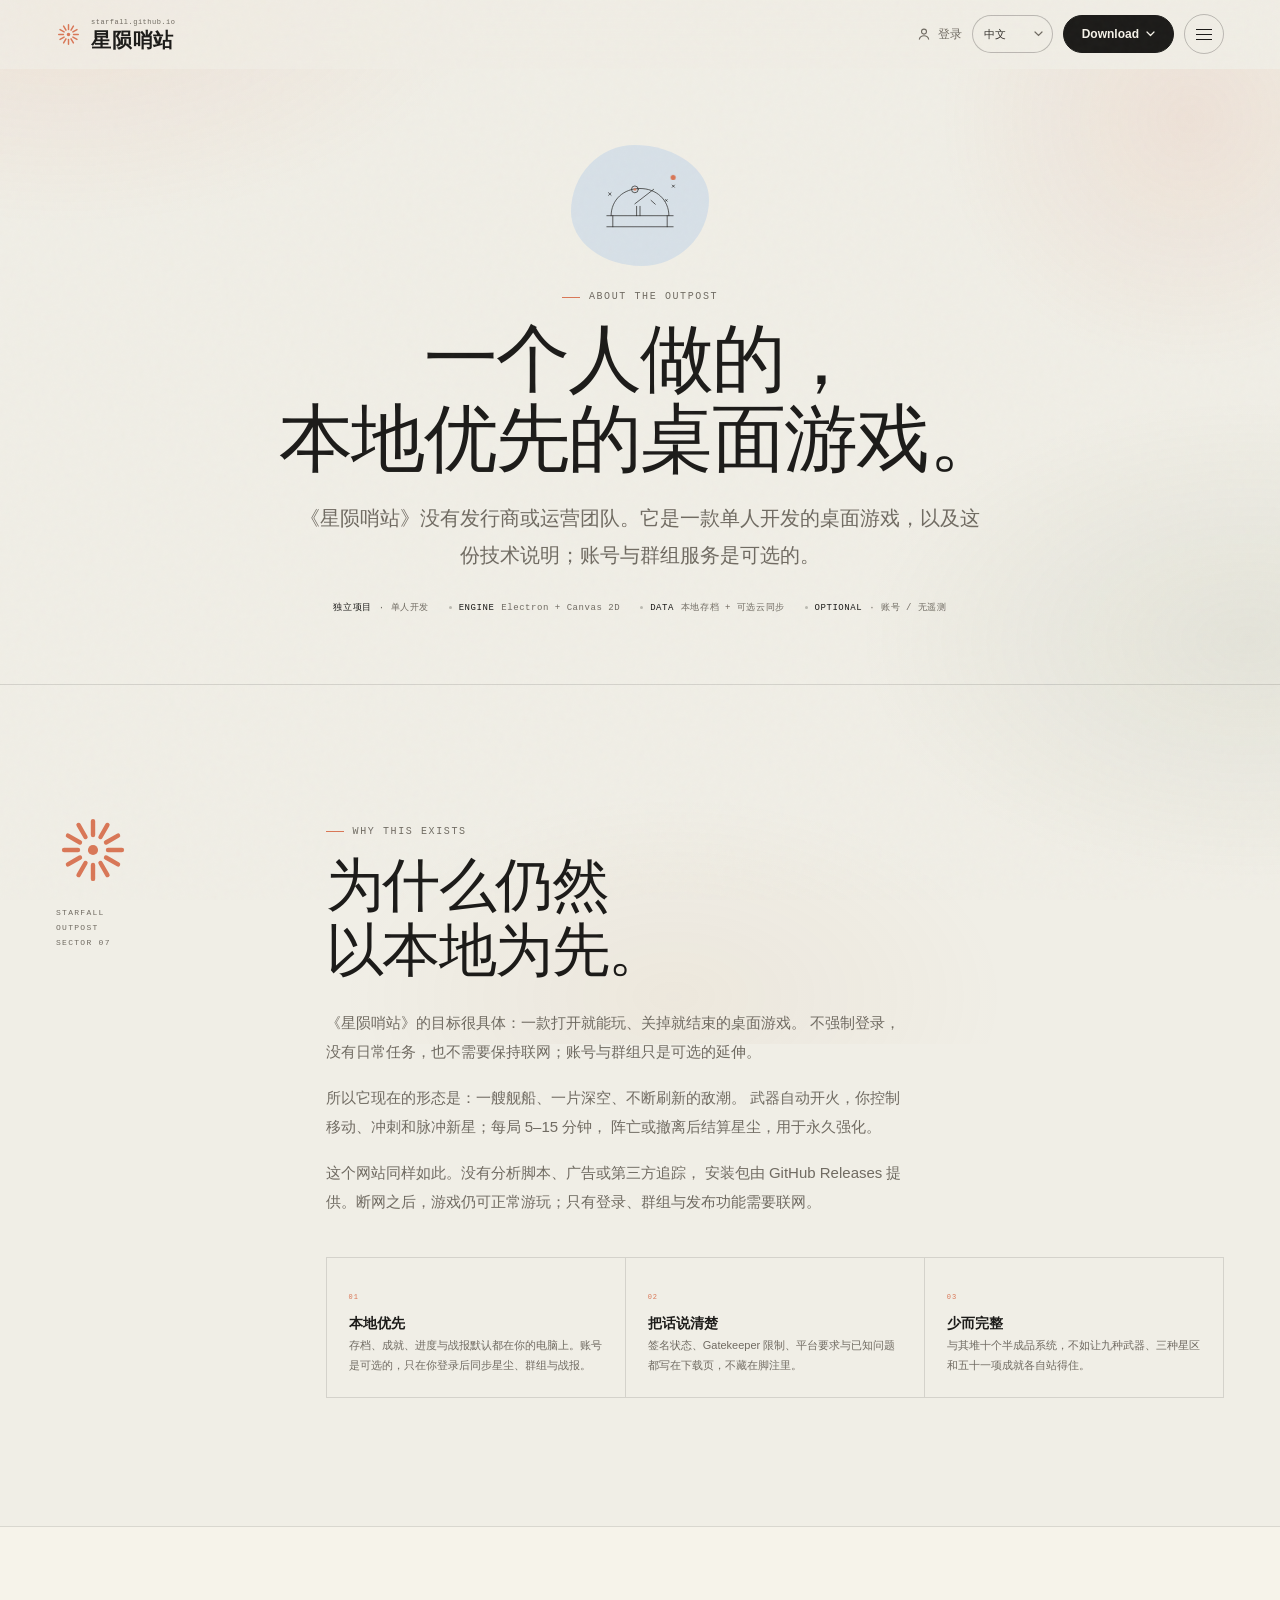
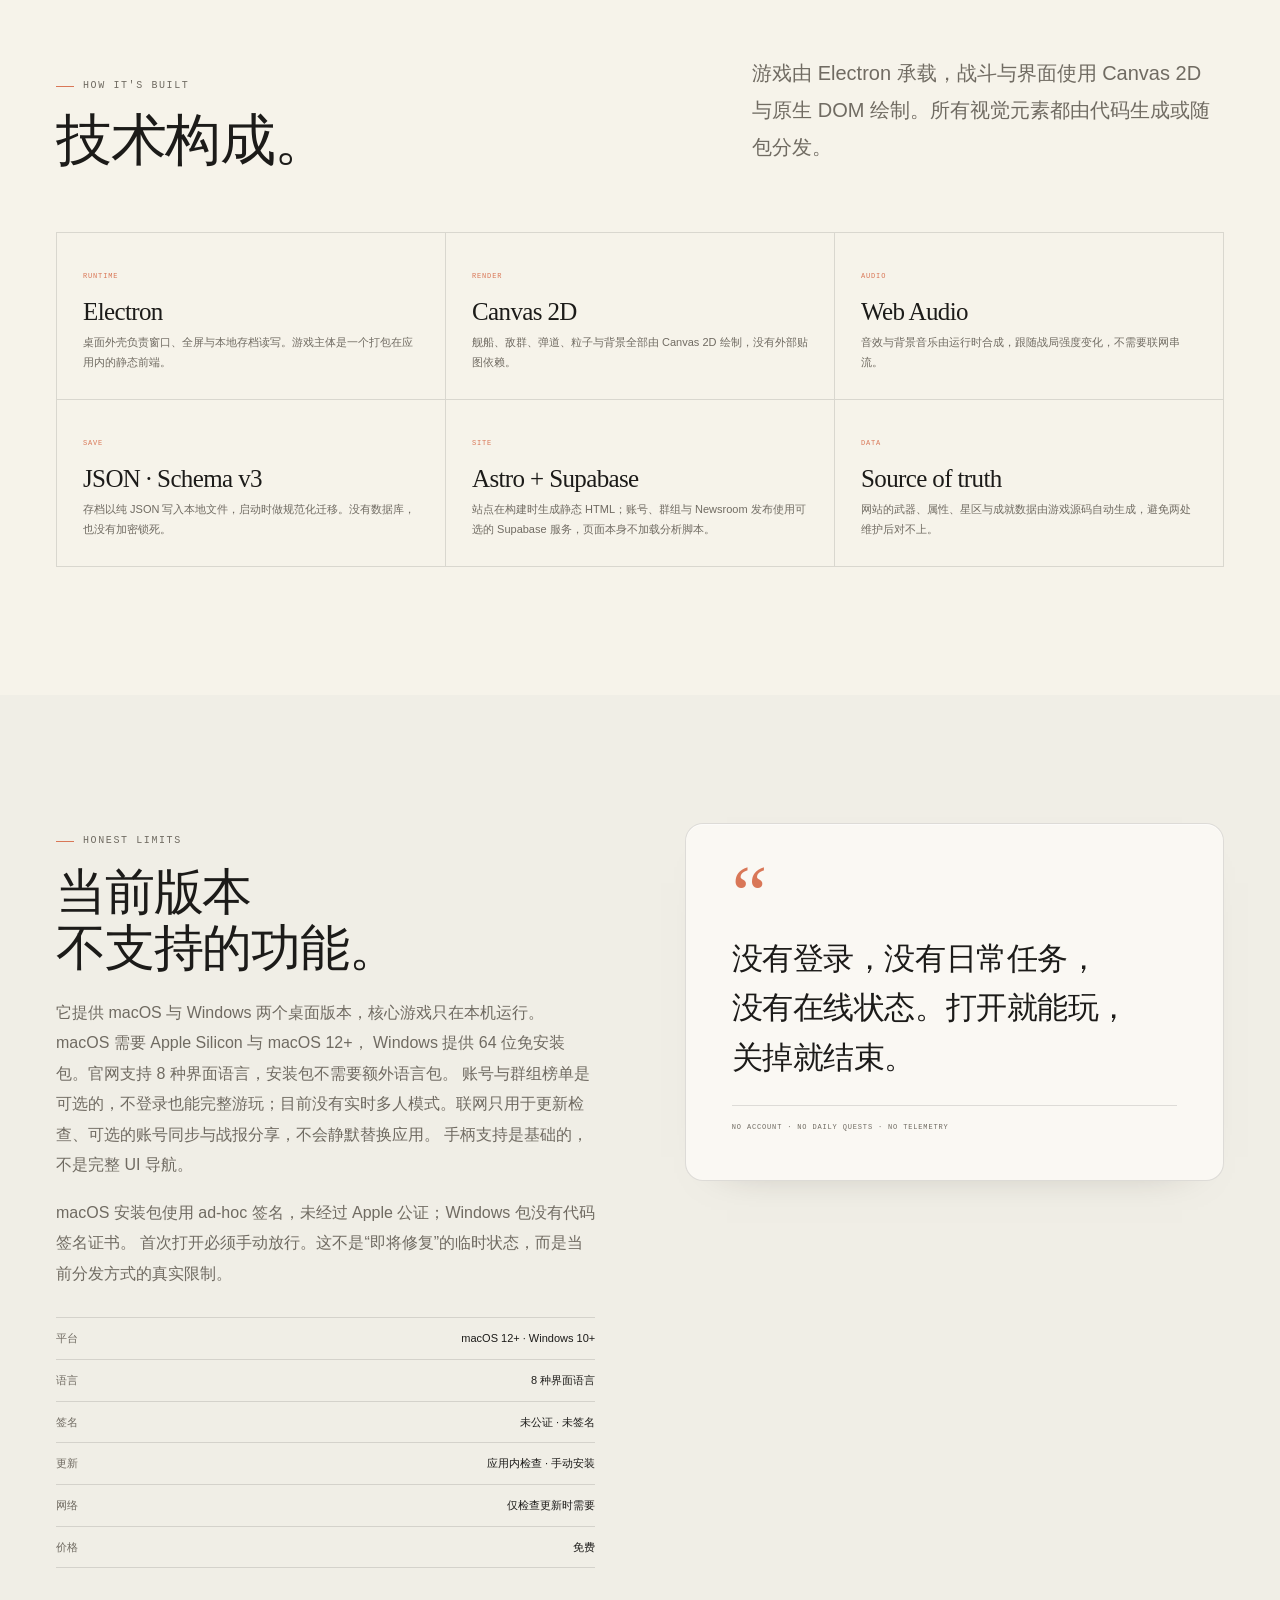
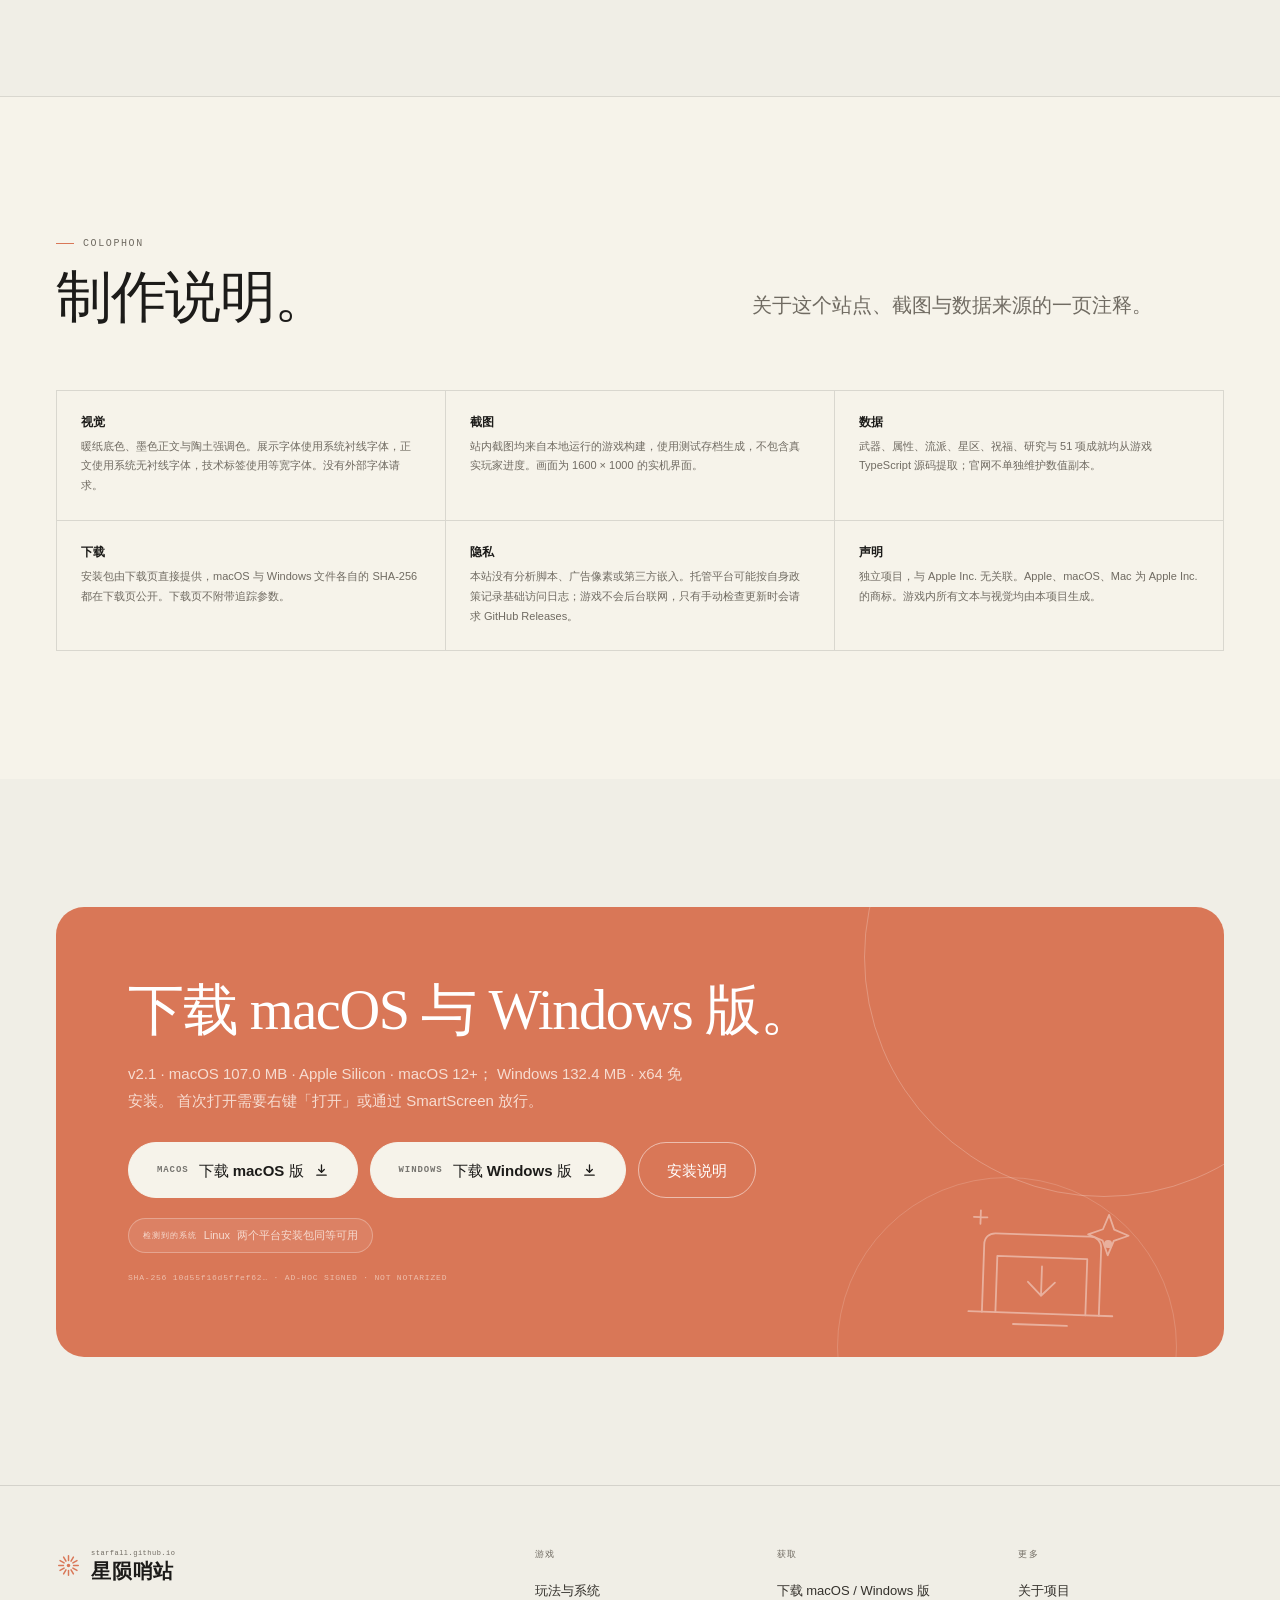
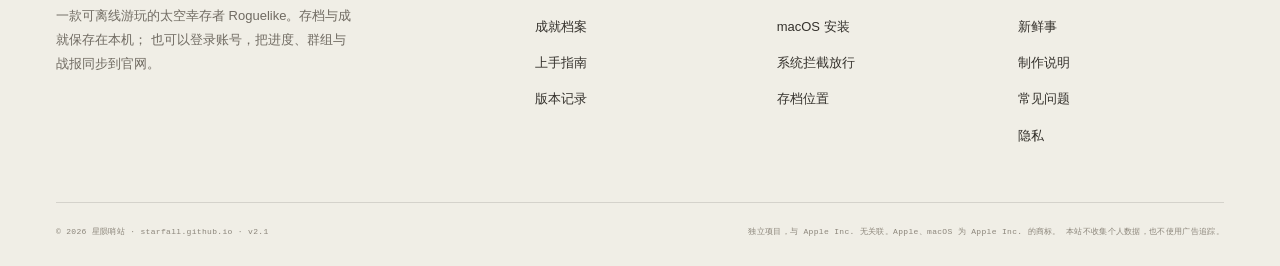
==== commit 399005b9: "Deploy STARFALL OUTPOST site v2.1" ====
--- a/about/index.html
+++ b/about/index.html
@@ -10,9 +10,14 @@
           document.documentElement.classList.add('i18n-pending')
         }
       } catch (error) {}
-    </script><title>关于项目 · 星陨哨站</title><meta name="description" content="关于《星陨哨站》：一款本地优先的太空幸存者 Roguelike 的设计原则、技术构成、已知限制与制作说明。"><link rel="canonical" href="https://luckbubby2014.github.io/about/"><link rel="icon" type="image/svg+xml" href="/favicon.svg"><link rel="apple-touch-icon" href="/images/app-icon.png"><meta property="og:type" content="website"><meta property="og:site_name" content="星陨哨站"><meta property="og:locale" content="zh_CN"><meta property="og:title" content="关于项目 · 星陨哨站"><meta property="og:description" content="关于《星陨哨站》：一款本地优先的太空幸存者 Roguelike 的设计原则、技术构成、已知限制与制作说明。"><meta property="og:url" content="https://luckbubby2014.github.io/about/"><meta property="og:image" content="https://luckbubby2014.github.io/images/og.png"><meta property="og:image:width" content="1200"><meta property="og:image:height" content="630"><meta name="twitter:card" content="summary_large_image"><meta name="twitter:title" content="关于项目 · 星陨哨站"><meta name="twitter:description" content="关于《星陨哨站》：一款本地优先的太空幸存者 Roguelike 的设计原则、技术构成、已知限制与制作说明。"><meta name="twitter:image" content="https://luckbubby2014.github.io/images/og.png"><script type="application/ld+json">{"@context":"https://schema.org","@type":"VideoGame","name":"星陨哨站","alternateName":"starfall.github.io","description":"《星陨哨站》是一款 macOS 独占的太空幸存者 Roguelike：武器自动开火，你控制舰船移动、冲刺和释放脉冲新星。单局 5–15 分钟，包含 9 种武器、14 项局内属性、3 个星区与 51 项本地成就。","genre":["Roguelike","Survivors-like","Shooter"],"gamePlatform":"macOS","operatingSystem":"macOS 12+","applicationCategory":"GameApplication","softwareVersion":"0.1.3","inLanguage":"zh-CN","offers":{"@type":"Offer","price":"0","priceCurrency":"CNY"},"publisher":{"@type":"Organization","name":"starfall.github.io"}}</script><link rel="stylesheet" href="/_astro/about.J2XBcAAr.css">
-<link rel="stylesheet" href="/_astro/about.CrlZFzSG.css"></head> <body class> <div class="ambient" aria-hidden="true"></div> <div class="scroll-progress" aria-hidden="true"><i></i></div> <a class="skip-link" href="#main">跳到主要内容</a> <header class="site-header" id="site-header"> <div class="wrap header-inner"> <a class="brand " href="/" aria-label="星陨哨站 · 首页"> <svg class="brand-mark" width="22" height="22" viewBox="0 0 32 32" fill="none" aria-hidden="true"> <g stroke="currentColor" stroke-width="1.9" stroke-linecap="round"> <line x1="16" y1="3.5" x2="16" y2="9.5" transform="rotate(0 16 16)"></line><line x1="16" y1="3.5" x2="16" y2="9.5" transform="rotate(30 16 16)"></line><line x1="16" y1="3.5" x2="16" y2="9.5" transform="rotate(60 16 16)"></line><line x1="16" y1="3.5" x2="16" y2="9.5" transform="rotate(90 16 16)"></line><line x1="16" y1="3.5" x2="16" y2="9.5" transform="rotate(120 16 16)"></line><line x1="16" y1="3.5" x2="16" y2="9.5" transform="rotate(150 16 16)"></line><line x1="16" y1="3.5" x2="16" y2="9.5" transform="rotate(180 16 16)"></line><line x1="16" y1="3.5" x2="16" y2="9.5" transform="rotate(210 16 16)"></line><line x1="16" y1="3.5" x2="16" y2="9.5" transform="rotate(240 16 16)"></line><line x1="16" y1="3.5" x2="16" y2="9.5" transform="rotate(270 16 16)"></line><line x1="16" y1="3.5" x2="16" y2="9.5" transform="rotate(300 16 16)"></line><line x1="16" y1="3.5" x2="16" y2="9.5" transform="rotate(330 16 16)"></line> </g> <circle cx="16" cy="16" r="2.2" fill="currentColor"></circle> </svg> <span class="brand-word"> <span class="brand-en">starfall.github.io</span> <span class="brand-cn">星陨哨站</span> </span> </a> <nav class="site-nav" aria-label="主导航"> <a href="/"> 概览 </a><a href="/newsroom"> 新鲜事 </a><a href="/group"> 社区 </a><a href="/features"> 玩法 </a><a href="/achievements"> 成就 </a><a href="/guide"> 指南 </a><a href="/changelog"> 版本 </a><a href="/faq"> 问答 </a><a href="/about" aria-current="page"> 关于 </a> </nav> <div class="header-actions"> <a class="account-link" href="/account" data-account-link aria-label="账号"> <svg viewBox="0 0 20 20" fill="none" aria-hidden="true"> <circle cx="10" cy="7" r="3.1" stroke="currentColor" stroke-width="1.4"></circle> <path d="M4.2 16.4c.7-2.7 3-4.2 5.8-4.2s5.1 1.5 5.8 4.2" stroke="currentColor" stroke-width="1.4" stroke-linecap="round"></path> </svg> <span data-account-label>登录</span> </a> <div class="lang-switch"> <select id="lang-select" aria-label="语言 / Language"> <option value="zh-CN">中文</option> <option value="en">English</option> <option value="zh-TW">繁體中文</option> <option value="ja">日本語</option> <option value="fr">Français</option> <option value="de">Deutsch</option> <option value="th">ไทย</option> <option value="es">Español</option> </select> </div> <a class="btn btn--sm" href="/download">
-下载 <span class="mono" style="opacity:.6">v0.1.3</span> </a> <button class="nav-toggle" type="button" aria-expanded="false" aria-controls="mobile-nav" aria-label="打开菜单"> <span></span> </button> </div> </div> </header> <div class="mobile-nav" id="mobile-nav"> <a href="/"> 概览 <span>01</span> </a><a href="/newsroom"> 新鲜事 <span>02</span> </a><a href="/group"> 社区 <span>03</span> </a><a href="/features"> 玩法 <span>04</span> </a><a href="/achievements"> 成就 <span>05</span> </a><a href="/guide"> 指南 <span>06</span> </a><a href="/changelog"> 版本 <span>07</span> </a><a href="/faq"> 问答 <span>08</span> </a><a href="/about" aria-current="page"> 关于 <span>09</span> </a><a href="/download"> 下载 <span>010</span> </a> <a href="/account" data-account-link data-account-mobile>账号</a> <a href="/group">社区</a> <a class="btn" href="/download">下载 macOS 版 · 108.9 MB</a> </div> <script type="module" src="/_astro/SiteHeader.astro_astro_type_script_index_0_lang.BwRSz7zt.js"></script> <main id="main">  <header class="page-hero"> <div class="wrap page-hero-inner"> <div class="art-plate art-plate--sky page-hero-art"> <svg class="line-art line-art--observatory" viewBox="0 0 240 200" fill="none" aria-hidden="true"> <g class="art-lines" stroke="currentColor" stroke-width="1.6" stroke-linecap="round" stroke-linejoin="round">          <path pathLength="1" style="--i:0" d="M52 124c0-38 30-64 68-64s68 26 68 64"></path> <path pathLength="1" style="--i:1" d="M42 124h156M56 124v26M184 124v26M42 150h156"></path> <path pathLength="1" style="--i:2" d="M108 96l44-34"></path> <circle pathLength="1" style="--i:3" cx="108" cy="62" r="8"></circle> <path pathLength="1" style="--i:4" d="M146 88l10 9M120 124v-22M112 124v-22"></path> <path pathLength="1" style="--i:5" d="M46 70l6 6m-6 0 6-6M196 52l5 5m-5 0 5-5M180 86l4 4m-4 0 4-4"></path>   </g> <g class="art-accent">          <circle cx="198" cy="34" r="6"></circle> <circle cx="108" cy="62" r="3"></circle>   </g> </svg> </div> <div class="eyebrow">ABOUT THE OUTPOST</div> <h1>一个人做的，<br />本地优先的桌面游戏。</h1> <p class="lede">《星陨哨站》没有发行商或运营团队。它是一款单人开发的桌面游戏，以及这份技术说明；账号与群组服务是可选的。</p> <div class="page-hero-meta"> <span><b>独立项目</b> · 单人开发</span><span><b>ENGINE</b> Electron + Canvas 2D</span><span><b>DATA</b> 本地存档 + 可选云同步</span><span><b>OPTIONAL</b> · 账号 / 无遥测</span> </div> </div> </header> <section class="section" data-astro-cid-kh7btl4r> <div class="wrap about-layout" data-astro-cid-kh7btl4r> <aside class="about-mark" data-astro-cid-kh7btl4r> <svg class width="74" height="74" viewBox="0 0 32 32" fill="none" aria-hidden="true"> <g stroke="currentColor" stroke-width="1.9" stroke-linecap="round"> <line x1="16" y1="3.5" x2="16" y2="9.5" transform="rotate(0 16 16)"></line><line x1="16" y1="3.5" x2="16" y2="9.5" transform="rotate(30 16 16)"></line><line x1="16" y1="3.5" x2="16" y2="9.5" transform="rotate(60 16 16)"></line><line x1="16" y1="3.5" x2="16" y2="9.5" transform="rotate(90 16 16)"></line><line x1="16" y1="3.5" x2="16" y2="9.5" transform="rotate(120 16 16)"></line><line x1="16" y1="3.5" x2="16" y2="9.5" transform="rotate(150 16 16)"></line><line x1="16" y1="3.5" x2="16" y2="9.5" transform="rotate(180 16 16)"></line><line x1="16" y1="3.5" x2="16" y2="9.5" transform="rotate(210 16 16)"></line><line x1="16" y1="3.5" x2="16" y2="9.5" transform="rotate(240 16 16)"></line><line x1="16" y1="3.5" x2="16" y2="9.5" transform="rotate(270 16 16)"></line><line x1="16" y1="3.5" x2="16" y2="9.5" transform="rotate(300 16 16)"></line><line x1="16" y1="3.5" x2="16" y2="9.5" transform="rotate(330 16 16)"></line> </g> <circle cx="16" cy="16" r="2.2" fill="currentColor"></circle> </svg> <span class="mono" data-astro-cid-kh7btl4r>STARFALL<br data-astro-cid-kh7btl4r>OUTPOST<br data-astro-cid-kh7btl4r>SECTOR 07</span> </aside> <div class="about-copy" data-astro-cid-kh7btl4r> <div class="eyebrow" data-astro-cid-kh7btl4r>WHY THIS EXISTS</div> <h2 style="margin-top:14px" data-astro-cid-kh7btl4r>为什么仍然<br data-astro-cid-kh7btl4r>以本地为先。</h2> <div class="body-copy" style="margin-top:24px" data-astro-cid-kh7btl4r> <p data-astro-cid-kh7btl4r>
+    </script><title>关于项目 · 星陨哨站</title><meta name="description" content="关于《星陨哨站》：一款本地优先的太空幸存者 Roguelike 的设计原则、技术构成、已知限制与制作说明。"><link rel="canonical" href="https://luckbubby2014.github.io/about/"><link rel="icon" type="image/svg+xml" href="/favicon.svg"><link rel="apple-touch-icon" href="/images/app-icon.png"><meta property="og:type" content="website"><meta property="og:site_name" content="星陨哨站"><meta property="og:locale" content="zh_CN"><meta property="og:title" content="关于项目 · 星陨哨站"><meta property="og:description" content="关于《星陨哨站》：一款本地优先的太空幸存者 Roguelike 的设计原则、技术构成、已知限制与制作说明。"><meta property="og:url" content="https://luckbubby2014.github.io/about/"><meta property="og:image" content="https://luckbubby2014.github.io/images/og.png"><meta property="og:image:width" content="1200"><meta property="og:image:height" content="630"><meta name="twitter:card" content="summary_large_image"><meta name="twitter:title" content="关于项目 · 星陨哨站"><meta name="twitter:description" content="关于《星陨哨站》：一款本地优先的太空幸存者 Roguelike 的设计原则、技术构成、已知限制与制作说明。"><meta name="twitter:image" content="https://luckbubby2014.github.io/images/og.png"><script type="application/ld+json">{"@context":"https://schema.org","@type":"VideoGame","name":"星陨哨站","alternateName":"starfall.github.io","description":"《星陨哨站》是一款本地优先的太空幸存者 Roguelike，支持 macOS 与 Windows：武器自动开火，你控制舰船移动、冲刺和释放脉冲新星。单局 5–15 分钟，包含 9 种武器、14 项局内属性、3 个星区与 51 项本地成就。","genre":["Roguelike","Survivors-like","Shooter"],"gamePlatform":["macOS","Windows"],"operatingSystem":"macOS 12+, Windows 10+","applicationCategory":"GameApplication","softwareVersion":"2.1","inLanguage":"zh-CN","offers":{"@type":"Offer","price":"0","priceCurrency":"CNY"},"publisher":{"@type":"Organization","name":"starfall.github.io"}}</script><link rel="stylesheet" href="/_astro/about.BL5baXOC.css">
+<link rel="stylesheet" href="/_astro/about.CrlZFzSG.css"></head> <body class> <div class="ambient" aria-hidden="true"></div> <div class="scroll-progress" aria-hidden="true"><i></i></div> <a class="skip-link" href="#main">跳到主要内容</a> <header class="site-header" id="site-header" data-astro-cid-ctg3m53h> <div class="wrap header-inner" data-astro-cid-ctg3m53h> <a class="brand " href="/" aria-label="星陨哨站 · 首页"> <svg class="brand-mark" width="22" height="22" viewBox="0 0 32 32" fill="none" aria-hidden="true"> <g stroke="currentColor" stroke-width="1.9" stroke-linecap="round"> <line x1="16" y1="3.5" x2="16" y2="9.5" transform="rotate(0 16 16)"></line><line x1="16" y1="3.5" x2="16" y2="9.5" transform="rotate(30 16 16)"></line><line x1="16" y1="3.5" x2="16" y2="9.5" transform="rotate(60 16 16)"></line><line x1="16" y1="3.5" x2="16" y2="9.5" transform="rotate(90 16 16)"></line><line x1="16" y1="3.5" x2="16" y2="9.5" transform="rotate(120 16 16)"></line><line x1="16" y1="3.5" x2="16" y2="9.5" transform="rotate(150 16 16)"></line><line x1="16" y1="3.5" x2="16" y2="9.5" transform="rotate(180 16 16)"></line><line x1="16" y1="3.5" x2="16" y2="9.5" transform="rotate(210 16 16)"></line><line x1="16" y1="3.5" x2="16" y2="9.5" transform="rotate(240 16 16)"></line><line x1="16" y1="3.5" x2="16" y2="9.5" transform="rotate(270 16 16)"></line><line x1="16" y1="3.5" x2="16" y2="9.5" transform="rotate(300 16 16)"></line><line x1="16" y1="3.5" x2="16" y2="9.5" transform="rotate(330 16 16)"></line> </g> <circle cx="16" cy="16" r="2.2" fill="currentColor"></circle> </svg> <span class="brand-word"> <span class="brand-en">starfall.github.io</span> <span class="brand-cn">星陨哨站</span> </span> </a> <nav class="site-nav" aria-label="主导航" data-astro-cid-ctg3m53h> <a href="/" data-astro-cid-ctg3m53h> 概览 </a><a href="/me" data-astro-cid-ctg3m53h> 飞行记录 </a><a href="/newsroom" data-astro-cid-ctg3m53h> 新鲜事 </a><a href="/group" data-astro-cid-ctg3m53h> 社区 </a><a href="/features" data-astro-cid-ctg3m53h> 玩法 </a><a href="/achievements" data-astro-cid-ctg3m53h> 成就 </a><a href="/guide" data-astro-cid-ctg3m53h> 指南 </a><a href="/changelog" data-astro-cid-ctg3m53h> 版本 </a><a href="/faq" data-astro-cid-ctg3m53h> 问答 </a><a href="/about" aria-current="page" data-astro-cid-ctg3m53h> 关于 </a> </nav> <div class="header-actions" data-astro-cid-ctg3m53h> <a class="account-link" href="/account" data-account-link aria-label="账号" data-astro-cid-ctg3m53h> <svg viewBox="0 0 20 20" fill="none" aria-hidden="true" data-astro-cid-ctg3m53h> <circle cx="10" cy="7" r="3.1" stroke="currentColor" stroke-width="1.4" data-astro-cid-ctg3m53h></circle> <path d="M4.2 16.4c.7-2.7 3-4.2 5.8-4.2s5.1 1.5 5.8 4.2" stroke="currentColor" stroke-width="1.4" stroke-linecap="round" data-astro-cid-ctg3m53h></path> </svg> <span data-account-label data-astro-cid-ctg3m53h>登录</span> </a> <div class="lang-switch" data-astro-cid-ctg3m53h> <select id="lang-select" aria-label="语言 / Language" data-astro-cid-ctg3m53h> <option value="zh-CN" data-astro-cid-ctg3m53h>中文</option> <option value="en" data-astro-cid-ctg3m53h>English</option> <option value="zh-TW" data-astro-cid-ctg3m53h>繁體中文</option> <option value="ja" data-astro-cid-ctg3m53h>日本語</option> <option value="fr" data-astro-cid-ctg3m53h>Français</option> <option value="de" data-astro-cid-ctg3m53h>Deutsch</option> <option value="th" data-astro-cid-ctg3m53h>ไทย</option> <option value="es" data-astro-cid-ctg3m53h>Español</option> </select> </div> <div class="download-menu" id="download-menu" data-astro-cid-ctg3m53h> <button class="btn btn--sm download-trigger" type="button" aria-haspopup="true" aria-expanded="false" aria-controls="download-menu-panel" data-astro-cid-ctg3m53h>
+Download
+<svg class="download-chevron" width="9" height="6" viewBox="0 0 9 6" fill="none" aria-hidden="true" data-astro-cid-ctg3m53h> <path d="M1 1l3.5 3.5L8 1" stroke="currentColor" stroke-width="1.2" stroke-linecap="round" stroke-linejoin="round" data-astro-cid-ctg3m53h></path> </svg> </button> <div class="download-panel" id="download-menu-panel" role="menu" aria-label="Download" hidden data-astro-cid-ctg3m53h> <div class="download-detect" data-platform-detect hidden data-astro-cid-ctg3m53h> <span class="mono" data-astro-cid-ctg3m53h>YOUR SYSTEM</span> <b data-platform-name data-astro-cid-ctg3m53h>识别中…</b> </div> <a role="menuitem" href="https://github.com/luckbubby2014/luckbubby2014.github.io/releases/download/v2.1/starfall-outpost-2.1-arm64.dmg" download="星陨哨站-2.1-arm64.dmg" data-download-platform="macos" data-astro-cid-ctg3m53h> <span class="dp-platform" data-astro-cid-ctg3m53h>macOS</span> <span class="dp-meta" data-astro-cid-ctg3m53h>v2.1 · 107.0 MB</span> <span class="dp-chip" data-astro-cid-ctg3m53h>Apple Silicon · DMG</span> </a> <a role="menuitem" href="https://github.com/luckbubby2014/luckbubby2014.github.io/releases/download/v2.1/starfall-outpost-2.1-win-x64.zip" download="星陨哨站-2.1-win-x64.zip" data-download-platform="windows" data-astro-cid-ctg3m53h> <span class="dp-platform" data-astro-cid-ctg3m53h>Windows</span> <span class="dp-meta" data-astro-cid-ctg3m53h>v2.1 · 132.4 MB</span> <span class="dp-chip" data-astro-cid-ctg3m53h>x64 · ZIP</span> </a> <a class="dp-all" role="menuitem" href="/download" data-astro-cid-ctg3m53h>所有下载与安装说明 <span aria-hidden="true" data-astro-cid-ctg3m53h>→</span></a> </div> </div> <button class="nav-toggle" type="button" aria-expanded="false" aria-controls="mobile-nav" aria-label="打开菜单" data-astro-cid-ctg3m53h> <span data-astro-cid-ctg3m53h></span> </button> </div> </div> </header> <div class="nav-scrim" id="nav-scrim" hidden data-astro-cid-ctg3m53h></div> <aside class="mobile-nav" id="mobile-nav" role="dialog" aria-modal="true" aria-label="导航" aria-hidden="true" data-astro-cid-ctg3m53h> <div class="mobile-nav-head" data-astro-cid-ctg3m53h> <span class="mono" data-astro-cid-ctg3m53h>STARFALL OUTPOST</span> <button class="mobile-nav-close" type="button" aria-label="关闭菜单" data-astro-cid-ctg3m53h> <svg width="14" height="14" viewBox="0 0 14 14" fill="none" aria-hidden="true" data-astro-cid-ctg3m53h> <path d="M2 2l10 10M12 2L2 12" stroke="currentColor" stroke-width="1.5" stroke-linecap="round" data-astro-cid-ctg3m53h></path> </svg> </button> </div> <div class="mobile-nav-body" data-astro-cid-ctg3m53h> <div class="mobile-nav-detect" data-platform-detect hidden data-astro-cid-ctg3m53h> <span class="mono" data-astro-cid-ctg3m53h>检测到的系统</span> <b data-platform-name data-astro-cid-ctg3m53h>识别中…</b> <span class="mobile-nav-detect-note" data-astro-cid-ctg3m53h>两个平台安装包同等可用</span> </div> <div class="mobile-nav-downloads" data-astro-cid-ctg3m53h> <a class="btn" href="https://github.com/luckbubby2014/luckbubby2014.github.io/releases/download/v2.1/starfall-outpost-2.1-arm64.dmg" download="星陨哨站-2.1-arm64.dmg" data-download-platform="macos" data-astro-cid-ctg3m53h> <span class="mono" data-astro-cid-ctg3m53h>macOS</span>
+下载 macOS 版
+</a> <a class="btn" href="https://github.com/luckbubby2014/luckbubby2014.github.io/releases/download/v2.1/starfall-outpost-2.1-win-x64.zip" download="星陨哨站-2.1-win-x64.zip" data-download-platform="windows" data-astro-cid-ctg3m53h> <span class="mono" data-astro-cid-ctg3m53h>Windows</span>
+下载 Windows 版
+</a> </div> <nav class="mobile-nav-links" aria-label="导航" data-astro-cid-ctg3m53h> <a href="/" data-astro-cid-ctg3m53h> 概览 <span data-astro-cid-ctg3m53h>01</span> </a><a href="/me" data-astro-cid-ctg3m53h> 飞行记录 <span data-astro-cid-ctg3m53h>02</span> </a><a href="/newsroom" data-astro-cid-ctg3m53h> 新鲜事 <span data-astro-cid-ctg3m53h>03</span> </a><a href="/group" data-astro-cid-ctg3m53h> 社区 <span data-astro-cid-ctg3m53h>04</span> </a><a href="/features" data-astro-cid-ctg3m53h> 玩法 <span data-astro-cid-ctg3m53h>05</span> </a><a href="/achievements" data-astro-cid-ctg3m53h> 成就 <span data-astro-cid-ctg3m53h>06</span> </a><a href="/guide" data-astro-cid-ctg3m53h> 指南 <span data-astro-cid-ctg3m53h>07</span> </a><a href="/changelog" data-astro-cid-ctg3m53h> 版本 <span data-astro-cid-ctg3m53h>08</span> </a><a href="/faq" data-astro-cid-ctg3m53h> 问答 <span data-astro-cid-ctg3m53h>09</span> </a><a href="/about" aria-current="page" data-astro-cid-ctg3m53h> 关于 <span data-astro-cid-ctg3m53h>10</span> </a><a href="/download" data-astro-cid-ctg3m53h> 下载 <span data-astro-cid-ctg3m53h>11</span> </a> </nav> </div> <div class="mobile-nav-foot" data-astro-cid-ctg3m53h> <a class="mobile-nav-account" href="/account" data-account-link data-account-mobile data-astro-cid-ctg3m53h> <svg viewBox="0 0 20 20" fill="none" aria-hidden="true" data-astro-cid-ctg3m53h> <circle cx="10" cy="7" r="3.1" stroke="currentColor" stroke-width="1.4" data-astro-cid-ctg3m53h></circle> <path d="M4.2 16.4c.7-2.7 3-4.2 5.8-4.2s5.1 1.5 5.8 4.2" stroke="currentColor" stroke-width="1.4" stroke-linecap="round" data-astro-cid-ctg3m53h></path> </svg> <span data-account-label-mobile data-astro-cid-ctg3m53h>账号</span> </a> <a class="mobile-nav-guide" href="/download" data-astro-cid-ctg3m53h>所有下载与安装说明 <span aria-hidden="true" data-astro-cid-ctg3m53h>→</span></a> <div class="mobile-nav-meta" data-astro-cid-ctg3m53h> <span class="mono" data-astro-cid-ctg3m53h>V2.1 · MACOS + WINDOWS</span> <span data-astro-cid-ctg3m53h>离线优先 · 账号可选</span> </div> </div> </aside> <script type="module" src="/_astro/SiteHeader.astro_astro_type_script_index_0_lang.lObrWsQA.js"></script>  <main id="main">  <header class="page-hero"> <div class="wrap page-hero-inner"> <div class="art-plate art-plate--sky page-hero-art"> <svg class="line-art line-art--observatory" viewBox="0 0 240 200" fill="none" aria-hidden="true"> <g class="art-lines" stroke="currentColor" stroke-width="1.6" stroke-linecap="round" stroke-linejoin="round">          <path pathLength="1" style="--i:0" d="M52 124c0-38 30-64 68-64s68 26 68 64"></path> <path pathLength="1" style="--i:1" d="M42 124h156M56 124v26M184 124v26M42 150h156"></path> <path pathLength="1" style="--i:2" d="M108 96l44-34"></path> <circle pathLength="1" style="--i:3" cx="108" cy="62" r="8"></circle> <path pathLength="1" style="--i:4" d="M146 88l10 9M120 124v-22M112 124v-22"></path> <path pathLength="1" style="--i:5" d="M46 70l6 6m-6 0 6-6M196 52l5 5m-5 0 5-5M180 86l4 4m-4 0 4-4"></path>   </g> <g class="art-accent">          <circle cx="198" cy="34" r="6"></circle> <circle cx="108" cy="62" r="3"></circle>   </g> </svg> </div> <div class="eyebrow">ABOUT THE OUTPOST</div> <h1>一个人做的，<br />本地优先的桌面游戏。</h1> <p class="lede">《星陨哨站》没有发行商或运营团队。它是一款单人开发的桌面游戏，以及这份技术说明；账号与群组服务是可选的。</p> <div class="page-hero-meta"> <span><b>独立项目</b> · 单人开发</span><span><b>ENGINE</b> Electron + Canvas 2D</span><span><b>DATA</b> 本地存档 + 可选云同步</span><span><b>OPTIONAL</b> · 账号 / 无遥测</span> </div> </div> </header> <section class="section" data-astro-cid-kh7btl4r> <div class="wrap about-layout" data-astro-cid-kh7btl4r> <aside class="about-mark" data-astro-cid-kh7btl4r> <svg class width="74" height="74" viewBox="0 0 32 32" fill="none" aria-hidden="true"> <g stroke="currentColor" stroke-width="1.9" stroke-linecap="round"> <line x1="16" y1="3.5" x2="16" y2="9.5" transform="rotate(0 16 16)"></line><line x1="16" y1="3.5" x2="16" y2="9.5" transform="rotate(30 16 16)"></line><line x1="16" y1="3.5" x2="16" y2="9.5" transform="rotate(60 16 16)"></line><line x1="16" y1="3.5" x2="16" y2="9.5" transform="rotate(90 16 16)"></line><line x1="16" y1="3.5" x2="16" y2="9.5" transform="rotate(120 16 16)"></line><line x1="16" y1="3.5" x2="16" y2="9.5" transform="rotate(150 16 16)"></line><line x1="16" y1="3.5" x2="16" y2="9.5" transform="rotate(180 16 16)"></line><line x1="16" y1="3.5" x2="16" y2="9.5" transform="rotate(210 16 16)"></line><line x1="16" y1="3.5" x2="16" y2="9.5" transform="rotate(240 16 16)"></line><line x1="16" y1="3.5" x2="16" y2="9.5" transform="rotate(270 16 16)"></line><line x1="16" y1="3.5" x2="16" y2="9.5" transform="rotate(300 16 16)"></line><line x1="16" y1="3.5" x2="16" y2="9.5" transform="rotate(330 16 16)"></line> </g> <circle cx="16" cy="16" r="2.2" fill="currentColor"></circle> </svg> <span class="mono" data-astro-cid-kh7btl4r>STARFALL<br data-astro-cid-kh7btl4r>OUTPOST<br data-astro-cid-kh7btl4r>SECTOR 07</span> </aside> <div class="about-copy" data-astro-cid-kh7btl4r> <div class="eyebrow" data-astro-cid-kh7btl4r>WHY THIS EXISTS</div> <h2 style="margin-top:14px" data-astro-cid-kh7btl4r>为什么仍然<br data-astro-cid-kh7btl4r>以本地为先。</h2> <div class="body-copy" style="margin-top:24px" data-astro-cid-kh7btl4r> <p data-astro-cid-kh7btl4r>
 《星陨哨站》的目标很具体：一款打开就能玩、关掉就结束的桌面游戏。
             不强制登录，没有日常任务，也不需要保持联网；账号与群组只是可选的延伸。
 </p> <p data-astro-cid-kh7btl4r>
@@ -21,31 +26,35 @@
             阵亡或撤离后结算星尘，用于永久强化。
 </p> <p data-astro-cid-kh7btl4r>
 这个网站同样如此。没有分析脚本、广告或第三方追踪，
-            DMG 由 GitHub Releases 提供。断网之后，游戏仍可正常游玩；只有登录、群组与发布功能需要联网。
-</p> </div> <div class="about-principles" data-astro-cid-kh7btl4r> <article data-astro-cid-kh7btl4r><span class="mono" data-astro-cid-kh7btl4r>01</span><h3 data-astro-cid-kh7btl4r>本地优先</h3><p data-astro-cid-kh7btl4r>存档、成就、进度与战报默认都在你的 Mac 上。账号是可选的，只在你登录后同步星尘、群组与战报。</p></article> <article data-astro-cid-kh7btl4r><span class="mono" data-astro-cid-kh7btl4r>02</span><h3 data-astro-cid-kh7btl4r>把话说清楚</h3><p data-astro-cid-kh7btl4r>签名状态、Gatekeeper 限制、平台要求与已知问题都写在下载页，不藏在脚注里。</p></article> <article data-astro-cid-kh7btl4r><span class="mono" data-astro-cid-kh7btl4r>03</span><h3 data-astro-cid-kh7btl4r>少而完整</h3><p data-astro-cid-kh7btl4r>与其堆十个半成品系统，不如让九种武器、三种星区和五十一项成就各自站得住。</p></article> </div> </div> </div> </section> <section class="section section--paper-warm section--line" data-astro-cid-kh7btl4r> <div class="wrap" data-astro-cid-kh7btl4r> <div class="section-head" data-astro-cid-kh7btl4r> <div data-astro-cid-kh7btl4r> <div class="eyebrow" data-astro-cid-kh7btl4r>HOW IT'S BUILT</div> <h2 data-astro-cid-kh7btl4r>技术构成。</h2> </div> <p class="lede" data-astro-cid-kh7btl4r>游戏由 Electron 承载，战斗与界面使用 Canvas 2D 与原生 DOM 绘制。所有视觉元素都由代码生成或随包分发。</p> </div> <div class="tech-grid" data-astro-cid-kh7btl4r> <article data-astro-cid-kh7btl4r><span class="mono" data-astro-cid-kh7btl4r>RUNTIME</span><h3 data-astro-cid-kh7btl4r>Electron</h3><p data-astro-cid-kh7btl4r>桌面外壳负责窗口、全屏与本地存档读写。游戏主体是一个打包在应用内的静态前端。</p></article> <article data-astro-cid-kh7btl4r><span class="mono" data-astro-cid-kh7btl4r>RENDER</span><h3 data-astro-cid-kh7btl4r>Canvas 2D</h3><p data-astro-cid-kh7btl4r>舰船、敌群、弹道、粒子与背景全部由 Canvas 2D 绘制，没有外部贴图依赖。</p></article> <article data-astro-cid-kh7btl4r><span class="mono" data-astro-cid-kh7btl4r>AUDIO</span><h3 data-astro-cid-kh7btl4r>Web Audio</h3><p data-astro-cid-kh7btl4r>音效与背景音乐由运行时合成，跟随战局强度变化，不需要联网串流。</p></article> <article data-astro-cid-kh7btl4r><span class="mono" data-astro-cid-kh7btl4r>SAVE</span><h3 data-astro-cid-kh7btl4r>JSON · Schema v3</h3><p data-astro-cid-kh7btl4r>存档以纯 JSON 写入本地文件，启动时做规范化迁移。没有数据库，也没有加密锁死。</p></article> <article data-astro-cid-kh7btl4r><span class="mono" data-astro-cid-kh7btl4r>SITE</span><h3 data-astro-cid-kh7btl4r>Astro + Supabase</h3><p data-astro-cid-kh7btl4r>站点在构建时生成静态 HTML；账号、群组与 Newsroom 发布使用可选的 Supabase 服务，页面本身不加载分析脚本。</p></article> <article data-astro-cid-kh7btl4r><span class="mono" data-astro-cid-kh7btl4r>DATA</span><h3 data-astro-cid-kh7btl4r>Source of truth</h3><p data-astro-cid-kh7btl4r>网站的武器、属性、星区与成就数据由游戏源码自动生成，避免两处维护后对不上。</p></article> </div> </div> </section> <section class="section" data-astro-cid-kh7btl4r> <div class="wrap about-columns" data-astro-cid-kh7btl4r> <div data-astro-cid-kh7btl4r> <div class="eyebrow" data-astro-cid-kh7btl4r>HONEST LIMITS</div> <h2 style="margin-top:14px" data-astro-cid-kh7btl4r>当前版本<br data-astro-cid-kh7btl4r>不支持的功能。</h2> <div class="body-copy" style="margin-top:22px" data-astro-cid-kh7btl4r> <p data-astro-cid-kh7btl4r>
-它只支持 Apple Silicon，核心游戏只在本机运行。官网支持 8 种界面语言，安装包不需要额外语言包。
+            安装包由 GitHub Releases 提供。断网之后，游戏仍可正常游玩；只有登录、群组与发布功能需要联网。
+</p> </div> <div class="about-principles" data-astro-cid-kh7btl4r> <article data-astro-cid-kh7btl4r><span class="mono" data-astro-cid-kh7btl4r>01</span><h3 data-astro-cid-kh7btl4r>本地优先</h3><p data-astro-cid-kh7btl4r>存档、成就、进度与战报默认都在你的电脑上。账号是可选的，只在你登录后同步星尘、群组与战报。</p></article> <article data-astro-cid-kh7btl4r><span class="mono" data-astro-cid-kh7btl4r>02</span><h3 data-astro-cid-kh7btl4r>把话说清楚</h3><p data-astro-cid-kh7btl4r>签名状态、Gatekeeper 限制、平台要求与已知问题都写在下载页，不藏在脚注里。</p></article> <article data-astro-cid-kh7btl4r><span class="mono" data-astro-cid-kh7btl4r>03</span><h3 data-astro-cid-kh7btl4r>少而完整</h3><p data-astro-cid-kh7btl4r>与其堆十个半成品系统，不如让九种武器、三种星区和五十一项成就各自站得住。</p></article> </div> </div> </div> </section> <section class="section section--paper-warm section--line" data-astro-cid-kh7btl4r> <div class="wrap" data-astro-cid-kh7btl4r> <div class="section-head" data-astro-cid-kh7btl4r> <div data-astro-cid-kh7btl4r> <div class="eyebrow" data-astro-cid-kh7btl4r>HOW IT'S BUILT</div> <h2 data-astro-cid-kh7btl4r>技术构成。</h2> </div> <p class="lede" data-astro-cid-kh7btl4r>游戏由 Electron 承载，战斗与界面使用 Canvas 2D 与原生 DOM 绘制。所有视觉元素都由代码生成或随包分发。</p> </div> <div class="tech-grid" data-astro-cid-kh7btl4r> <article data-astro-cid-kh7btl4r><span class="mono" data-astro-cid-kh7btl4r>RUNTIME</span><h3 data-astro-cid-kh7btl4r>Electron</h3><p data-astro-cid-kh7btl4r>桌面外壳负责窗口、全屏与本地存档读写。游戏主体是一个打包在应用内的静态前端。</p></article> <article data-astro-cid-kh7btl4r><span class="mono" data-astro-cid-kh7btl4r>RENDER</span><h3 data-astro-cid-kh7btl4r>Canvas 2D</h3><p data-astro-cid-kh7btl4r>舰船、敌群、弹道、粒子与背景全部由 Canvas 2D 绘制，没有外部贴图依赖。</p></article> <article data-astro-cid-kh7btl4r><span class="mono" data-astro-cid-kh7btl4r>AUDIO</span><h3 data-astro-cid-kh7btl4r>Web Audio</h3><p data-astro-cid-kh7btl4r>音效与背景音乐由运行时合成，跟随战局强度变化，不需要联网串流。</p></article> <article data-astro-cid-kh7btl4r><span class="mono" data-astro-cid-kh7btl4r>SAVE</span><h3 data-astro-cid-kh7btl4r>JSON · Schema v3</h3><p data-astro-cid-kh7btl4r>存档以纯 JSON 写入本地文件，启动时做规范化迁移。没有数据库，也没有加密锁死。</p></article> <article data-astro-cid-kh7btl4r><span class="mono" data-astro-cid-kh7btl4r>SITE</span><h3 data-astro-cid-kh7btl4r>Astro + Supabase</h3><p data-astro-cid-kh7btl4r>站点在构建时生成静态 HTML；账号、群组与 Newsroom 发布使用可选的 Supabase 服务，页面本身不加载分析脚本。</p></article> <article data-astro-cid-kh7btl4r><span class="mono" data-astro-cid-kh7btl4r>DATA</span><h3 data-astro-cid-kh7btl4r>Source of truth</h3><p data-astro-cid-kh7btl4r>网站的武器、属性、星区与成就数据由游戏源码自动生成，避免两处维护后对不上。</p></article> </div> </div> </section> <section class="section" data-astro-cid-kh7btl4r> <div class="wrap about-columns" data-astro-cid-kh7btl4r> <div data-astro-cid-kh7btl4r> <div class="eyebrow" data-astro-cid-kh7btl4r>HONEST LIMITS</div> <h2 style="margin-top:14px" data-astro-cid-kh7btl4r>当前版本<br data-astro-cid-kh7btl4r>不支持的功能。</h2> <div class="body-copy" style="margin-top:22px" data-astro-cid-kh7btl4r> <p data-astro-cid-kh7btl4r>
+它提供 macOS 与 Windows 两个桌面版本，核心游戏只在本机运行。macOS 需要 Apple Silicon 与 macOS 12+，
+            Windows 提供 64 位免安装包。官网支持 8 种界面语言，安装包不需要额外语言包。
             账号与群组榜单是可选的，不登录也能完整游玩；目前没有实时多人模式。联网只用于更新检查、可选的账号同步与战报分享，不会静默替换应用。
             手柄支持是基础的，不是完整 UI 导航。
 </p> <p data-astro-cid-kh7btl4r>
-安装包使用 ad-hoc 签名，未经过 Apple 公证。首次打开必须手动放行。
-            这不是“即将修复”的临时状态，而是当前分发方式的真实限制。
-</p> </div> <div class="limits-list" data-astro-cid-kh7btl4r> <div data-astro-cid-kh7btl4r><span data-astro-cid-kh7btl4r>平台</span><b data-astro-cid-kh7btl4r>Apple Silicon · macOS 12+</b></div> <div data-astro-cid-kh7btl4r><span data-astro-cid-kh7btl4r>语言</span><b data-astro-cid-kh7btl4r>8 种界面语言</b></div> <div data-astro-cid-kh7btl4r><span data-astro-cid-kh7btl4r>签名</span><b data-astro-cid-kh7btl4r>Ad-hoc · 未公证</b></div> <div data-astro-cid-kh7btl4r><span data-astro-cid-kh7btl4r>更新</span><b data-astro-cid-kh7btl4r>应用内检查 · 手动安装</b></div> <div data-astro-cid-kh7btl4r><span data-astro-cid-kh7btl4r>网络</span><b data-astro-cid-kh7btl4r>仅检查更新时需要</b></div> <div data-astro-cid-kh7btl4r><span data-astro-cid-kh7btl4r>价格</span><b data-astro-cid-kh7btl4r>免费</b></div> </div> </div> <div class="about-quote" data-astro-cid-kh7btl4r> <div class="quote-mark" aria-hidden="true" data-astro-cid-kh7btl4r>“</div> <blockquote data-astro-cid-kh7btl4r>
+macOS 安装包使用 ad-hoc 签名，未经过 Apple 公证；Windows 包没有代码签名证书。
+            首次打开必须手动放行。这不是“即将修复”的临时状态，而是当前分发方式的真实限制。
+</p> </div> <div class="limits-list" data-astro-cid-kh7btl4r> <div data-astro-cid-kh7btl4r><span data-astro-cid-kh7btl4r>平台</span><b data-astro-cid-kh7btl4r>macOS 12+ · Windows 10+</b></div> <div data-astro-cid-kh7btl4r><span data-astro-cid-kh7btl4r>语言</span><b data-astro-cid-kh7btl4r>8 种界面语言</b></div> <div data-astro-cid-kh7btl4r><span data-astro-cid-kh7btl4r>签名</span><b data-astro-cid-kh7btl4r>未公证 · 未签名</b></div> <div data-astro-cid-kh7btl4r><span data-astro-cid-kh7btl4r>更新</span><b data-astro-cid-kh7btl4r>应用内检查 · 手动安装</b></div> <div data-astro-cid-kh7btl4r><span data-astro-cid-kh7btl4r>网络</span><b data-astro-cid-kh7btl4r>仅检查更新时需要</b></div> <div data-astro-cid-kh7btl4r><span data-astro-cid-kh7btl4r>价格</span><b data-astro-cid-kh7btl4r>免费</b></div> </div> </div> <div class="about-quote" data-astro-cid-kh7btl4r> <div class="quote-mark" aria-hidden="true" data-astro-cid-kh7btl4r>“</div> <blockquote data-astro-cid-kh7btl4r>
 没有登录，没有日常任务，<br data-astro-cid-kh7btl4r>
 没有在线状态。打开就能玩，<br data-astro-cid-kh7btl4r>
 关掉就结束。
-</blockquote> <span class="mono" data-astro-cid-kh7btl4r>NO ACCOUNT · NO DAILY QUESTS · NO TELEMETRY</span> </div> </div> </section> <section class="section section--paper-warm section--line" id="colophon" data-astro-cid-kh7btl4r> <div class="wrap" data-astro-cid-kh7btl4r> <div class="section-head" data-astro-cid-kh7btl4r> <div data-astro-cid-kh7btl4r> <div class="eyebrow" data-astro-cid-kh7btl4r>COLOPHON</div> <h2 data-astro-cid-kh7btl4r>制作说明。</h2> </div> <p class="lede" data-astro-cid-kh7btl4r>关于这个站点、截图与数据来源的一页注释。</p> </div> <div class="colophon-grid" data-astro-cid-kh7btl4r> <div data-astro-cid-kh7btl4r> <h3 data-astro-cid-kh7btl4r>视觉</h3> <p data-astro-cid-kh7btl4r>暖纸底色、墨色正文与陶土强调色。展示字体使用系统衬线字体，正文使用系统无衬线字体，技术标签使用等宽字体。没有外部字体请求。</p> </div> <div data-astro-cid-kh7btl4r> <h3 data-astro-cid-kh7btl4r>截图</h3> <p data-astro-cid-kh7btl4r>站内截图均来自本地运行的游戏构建，使用测试存档生成，不包含真实玩家进度。画面为 1600 × 1000 的实机界面。</p> </div> <div data-astro-cid-kh7btl4r> <h3 data-astro-cid-kh7btl4r>数据</h3> <p data-astro-cid-kh7btl4r>武器、属性、流派、星区、祝福、研究与 51 项成就均从游戏 TypeScript 源码提取；官网不单独维护数值副本。</p> </div> <div data-astro-cid-kh7btl4r> <h3 data-astro-cid-kh7btl4r>下载</h3> <p data-astro-cid-kh7btl4r>DMG 由下载页直接提供，文件名 <code data-astro-cid-kh7btl4r>starfall-outpost-0.1.3-arm64.dmg</code>，SHA-256 在下载页公开。下载页不附带追踪参数。</p> </div> <div data-astro-cid-kh7btl4r> <h3 data-astro-cid-kh7btl4r>隐私</h3> <p data-astro-cid-kh7btl4r>本站没有分析脚本、广告像素或第三方嵌入。托管平台可能按自身政策记录基础访问日志；游戏不会后台联网，只有手动检查更新时会请求 GitHub Releases。</p> </div> <div data-astro-cid-kh7btl4r> <h3 data-astro-cid-kh7btl4r>声明</h3> <p data-astro-cid-kh7btl4r>独立项目，与 Apple Inc. 无关联。Apple、macOS、Mac 为 Apple Inc. 的商标。游戏内所有文本与视觉均由本项目生成。</p> </div> </div> </div> </section> <section class="section"> <div class="wrap"> <div class="cta-band" data-reveal> <div class="cta-art" aria-hidden="true"> <svg class="line-art line-art--download" viewBox="0 0 240 200" fill="none" aria-hidden="true"> <g class="art-lines" stroke="currentColor" stroke-width="1.6" stroke-linecap="round" stroke-linejoin="round">       <path pathLength="1" style="--i:0" d="M56 142h128M96 152h48"></path> <path pathLength="1" style="--i:1" d="M68 142V82c0-6 4-10 10-10h84c6 0 10 4 10 10v60"></path> <path pathLength="1" style="--i:2" d="M80 142V92h80v50"></path> <path pathLength="1" style="--i:3" d="M120 100v26M108 114l12 12 12-12"></path> <path pathLength="1" style="--i:4" d="M178 52l5 13 13 5-13 5-5 13-5-13-13-5 13-5z"></path> <path pathLength="1" style="--i:5" d="M58 58h12M64 52v12"></path>      </g> <g class="art-accent">      <circle cx="178" cy="78" r="3.6"></circle>     </g> </svg> </div> <h2>下载 macOS 版。</h2> <p>
-v0.1.3 · 108.9 MB · Apple Silicon · macOS 12+。
-        下载后把应用拖进 Applications；首次打开需要右键「打开」放行。
-</p> <div class="btn-row"> <a class="btn btn--light btn--lg" href="https://github.com/luckbubby2014/luckbubby2014.github.io/releases/download/v0.1.3/starfall-outpost-0.1.3-arm64.dmg" download="星陨哨站-0.1.3-arm64.dmg">
-下载 DMG
+</blockquote> <span class="mono" data-astro-cid-kh7btl4r>NO ACCOUNT · NO DAILY QUESTS · NO TELEMETRY</span> </div> </div> </section> <section class="section section--paper-warm section--line" id="colophon" data-astro-cid-kh7btl4r> <div class="wrap" data-astro-cid-kh7btl4r> <div class="section-head" data-astro-cid-kh7btl4r> <div data-astro-cid-kh7btl4r> <div class="eyebrow" data-astro-cid-kh7btl4r>COLOPHON</div> <h2 data-astro-cid-kh7btl4r>制作说明。</h2> </div> <p class="lede" data-astro-cid-kh7btl4r>关于这个站点、截图与数据来源的一页注释。</p> </div> <div class="colophon-grid" data-astro-cid-kh7btl4r> <div data-astro-cid-kh7btl4r> <h3 data-astro-cid-kh7btl4r>视觉</h3> <p data-astro-cid-kh7btl4r>暖纸底色、墨色正文与陶土强调色。展示字体使用系统衬线字体，正文使用系统无衬线字体，技术标签使用等宽字体。没有外部字体请求。</p> </div> <div data-astro-cid-kh7btl4r> <h3 data-astro-cid-kh7btl4r>截图</h3> <p data-astro-cid-kh7btl4r>站内截图均来自本地运行的游戏构建，使用测试存档生成，不包含真实玩家进度。画面为 1600 × 1000 的实机界面。</p> </div> <div data-astro-cid-kh7btl4r> <h3 data-astro-cid-kh7btl4r>数据</h3> <p data-astro-cid-kh7btl4r>武器、属性、流派、星区、祝福、研究与 51 项成就均从游戏 TypeScript 源码提取；官网不单独维护数值副本。</p> </div> <div data-astro-cid-kh7btl4r> <h3 data-astro-cid-kh7btl4r>下载</h3> <p data-astro-cid-kh7btl4r>安装包由下载页直接提供，macOS 与 Windows 文件各自的 SHA-256 都在下载页公开。下载页不附带追踪参数。</p> </div> <div data-astro-cid-kh7btl4r> <h3 data-astro-cid-kh7btl4r>隐私</h3> <p data-astro-cid-kh7btl4r>本站没有分析脚本、广告像素或第三方嵌入。托管平台可能按自身政策记录基础访问日志；游戏不会后台联网，只有手动检查更新时会请求 GitHub Releases。</p> </div> <div data-astro-cid-kh7btl4r> <h3 data-astro-cid-kh7btl4r>声明</h3> <p data-astro-cid-kh7btl4r>独立项目，与 Apple Inc. 无关联。Apple、macOS、Mac 为 Apple Inc. 的商标。游戏内所有文本与视觉均由本项目生成。</p> </div> </div> </div> </section> <section class="section"> <div class="wrap"> <div class="cta-band" data-reveal> <div class="cta-art" aria-hidden="true"> <svg class="line-art line-art--download" viewBox="0 0 240 200" fill="none" aria-hidden="true"> <g class="art-lines" stroke="currentColor" stroke-width="1.6" stroke-linecap="round" stroke-linejoin="round">       <path pathLength="1" style="--i:0" d="M56 142h128M96 152h48"></path> <path pathLength="1" style="--i:1" d="M68 142V82c0-6 4-10 10-10h84c6 0 10 4 10 10v60"></path> <path pathLength="1" style="--i:2" d="M80 142V92h80v50"></path> <path pathLength="1" style="--i:3" d="M120 100v26M108 114l12 12 12-12"></path> <path pathLength="1" style="--i:4" d="M178 52l5 13 13 5-13 5-5 13-5-13-13-5 13-5z"></path> <path pathLength="1" style="--i:5" d="M58 58h12M64 52v12"></path>      </g> <g class="art-accent">      <circle cx="178" cy="78" r="3.6"></circle>     </g> </svg> </div> <h2>下载 macOS 与 Windows 版。</h2> <p>
+v2.1 · macOS 107.0 MB · Apple Silicon · macOS 12+；
+        Windows 132.4 MB · x64 免安装。
+        首次打开需要右键「打开」或通过 SmartScreen 放行。
+</p> <div class="btn-row"> <a class="btn btn--light btn--lg" href="https://github.com/luckbubby2014/luckbubby2014.github.io/releases/download/v2.1/starfall-outpost-2.1-arm64.dmg" download="星陨哨站-2.1-arm64.dmg" data-download-platform="macos"> <span class="btn-platform">macOS</span>
+下载 macOS 版
+<svg width="15" height="15" viewBox="0 0 16 16" fill="none" aria-hidden="true"> <path d="M8 2v8m0 0 3-3m-3 3L5 7M3 13h10" stroke="currentColor" stroke-width="1.4" stroke-linecap="round" stroke-linejoin="round"></path> </svg> </a> <a class="btn btn--light btn--lg" href="https://github.com/luckbubby2014/luckbubby2014.github.io/releases/download/v2.1/starfall-outpost-2.1-win-x64.zip" download="星陨哨站-2.1-win-x64.zip" data-download-platform="windows"> <span class="btn-platform">Windows</span>
+下载 Windows 版
 <svg width="15" height="15" viewBox="0 0 16 16" fill="none" aria-hidden="true"> <path d="M8 2v8m0 0 3-3m-3 3L5 7M3 13h10" stroke="currentColor" stroke-width="1.4" stroke-linecap="round" stroke-linejoin="round"></path> </svg> </a> <a class="btn btn--on-dark btn--lg" href="/download">
 安装说明
-</a> </div> <div class="cta-meta">
-SHA-256 7e884f0cbe2dbe28… · AD-HOC SIGNED · NOT NOTARIZED
+</a> </div> <div class="cta-detect" data-platform-detect hidden> <span class="mono">检测到的系统</span> <b data-platform-name>识别中…</b> <span>两个平台安装包同等可用</span> </div> <div class="cta-meta">
+SHA-256 10d55f16d5ffef62… · AD-HOC SIGNED · NOT NOTARIZED
 </div> </div> </div> </section>   </main> <footer class="site-footer"> <div class="wrap"> <div class="footer-top"> <div class="footer-brand"> <a class="brand " href="/" aria-label="星陨哨站 · 首页"> <svg class="brand-mark" width="26" height="26" viewBox="0 0 32 32" fill="none" aria-hidden="true"> <g stroke="currentColor" stroke-width="1.9" stroke-linecap="round"> <line x1="16" y1="3.5" x2="16" y2="9.5" transform="rotate(0 16 16)"></line><line x1="16" y1="3.5" x2="16" y2="9.5" transform="rotate(30 16 16)"></line><line x1="16" y1="3.5" x2="16" y2="9.5" transform="rotate(60 16 16)"></line><line x1="16" y1="3.5" x2="16" y2="9.5" transform="rotate(90 16 16)"></line><line x1="16" y1="3.5" x2="16" y2="9.5" transform="rotate(120 16 16)"></line><line x1="16" y1="3.5" x2="16" y2="9.5" transform="rotate(150 16 16)"></line><line x1="16" y1="3.5" x2="16" y2="9.5" transform="rotate(180 16 16)"></line><line x1="16" y1="3.5" x2="16" y2="9.5" transform="rotate(210 16 16)"></line><line x1="16" y1="3.5" x2="16" y2="9.5" transform="rotate(240 16 16)"></line><line x1="16" y1="3.5" x2="16" y2="9.5" transform="rotate(270 16 16)"></line><line x1="16" y1="3.5" x2="16" y2="9.5" transform="rotate(300 16 16)"></line><line x1="16" y1="3.5" x2="16" y2="9.5" transform="rotate(330 16 16)"></line> </g> <circle cx="16" cy="16" r="2.2" fill="currentColor"></circle> </svg> <span class="brand-word"> <span class="brand-en">starfall.github.io</span> <span class="brand-cn">星陨哨站</span> </span> </a> <p>
 一款可离线游玩的太空幸存者 Roguelike。存档与成就保存在本机；
           也可以登录账号，把进度、群组与战报同步到官网。
-</p> </div> <div class="footer-col"> <h3>游戏</h3> <ul> <li><a href="/features">玩法与系统</a></li> <li><a href="/achievements">成就档案</a></li> <li><a href="/guide">上手指南</a></li> <li><a href="/changelog">版本记录</a></li> </ul> </div> <div class="footer-col"> <h3>获取</h3> <ul> <li><a href="/download">下载 macOS 版</a></li> <li><a href="/download#install">安装说明</a></li> <li><a href="/download#gatekeeper">Gatekeeper 放行</a></li> <li><a href="/faq#save">存档位置</a></li> </ul> </div> <div class="footer-col"> <h3>更多</h3> <ul> <li><a href="/about">关于项目</a></li> <li><a href="/newsroom">新鲜事</a></li> <li><a href="/about#colophon">制作说明</a></li> <li><a href="/faq">常见问题</a></li> <li><a href="/faq#privacy">隐私</a></li> </ul> </div> </div> <div class="footer-bottom"> <span>© 2026 星陨哨站 · starfall.github.io · v0.1.3</span> <span class="legal">
+</p> </div> <div class="footer-col"> <h3>游戏</h3> <ul> <li><a href="/features">玩法与系统</a></li> <li><a href="/achievements">成就档案</a></li> <li><a href="/guide">上手指南</a></li> <li><a href="/changelog">版本记录</a></li> </ul> </div> <div class="footer-col"> <h3>获取</h3> <ul> <li><a href="/download">下载 macOS / Windows 版</a></li> <li><a href="/download#install">macOS 安装</a></li> <li><a href="/download#gatekeeper">系统拦截放行</a></li> <li><a href="/faq#save">存档位置</a></li> </ul> </div> <div class="footer-col"> <h3>更多</h3> <ul> <li><a href="/about">关于项目</a></li> <li><a href="/newsroom">新鲜事</a></li> <li><a href="/about#colophon">制作说明</a></li> <li><a href="/faq">常见问题</a></li> <li><a href="/faq#privacy">隐私</a></li> </ul> </div> </div> <div class="footer-bottom"> <span>© 2026 星陨哨站 · starfall.github.io · v2.1</span> <span class="legal">
 独立项目，与 Apple Inc. 无关联。Apple、macOS 为 Apple Inc. 的商标。
         本站不收集个人数据，也不使用广告追踪。
-</span> </div> </div> </footer> <div class="lightbox" id="lightbox" aria-hidden="true" role="dialog" aria-label="查看大图"> <button class="lightbox-close" type="button" aria-label="关闭大图">×</button> <img alt=""> </div> <div class="toast" id="toast" role="status" aria-live="polite"></div> <script type="module" src="/_astro/Layout.astro_astro_type_script_index_0_lang.FTy5zz5B.js"></script> <script type="module" src="/_astro/Layout.astro_astro_type_script_index_1_lang.CrIVjwGn.js"></script> <script type="module">const y=document.getElementById("site-header"),s=document.querySelector(".nav-toggle"),c=document.getElementById("mobile-nav"),m=()=>{y?.classList.toggle("is-scrolled",window.scrollY>8)};m();window.addEventListener("scroll",m,{passive:!0});const d=()=>{s?.setAttribute("aria-expanded","false"),s?.setAttribute("aria-label","打开菜单"),c?.classList.remove("is-open"),document.body.classList.remove("nav-open")};s?.addEventListener("click",()=>{const e=s.getAttribute("aria-expanded")==="true";s.setAttribute("aria-expanded",String(!e)),s.setAttribute("aria-label",e?"打开菜单":"关闭菜单"),c?.classList.toggle("is-open",!e),document.body.classList.toggle("nav-open",!e)});c?.querySelectorAll("a").forEach(e=>e.addEventListener("click",d));window.addEventListener("keydown",e=>{e.key==="Escape"&&d()});window.addEventListener("resize",()=>{window.innerWidth>1040&&d()});const u=document.querySelectorAll("[data-reveal]");if("IntersectionObserver"in window&&!window.matchMedia("(prefers-reduced-motion: reduce)").matches){const e=new IntersectionObserver(t=>{for(const o of t)o.isIntersecting&&(o.target.classList.add("is-revealed"),e.unobserve(o.target))},{rootMargin:"0px 0px -8% 0px",threshold:.08});u.forEach(t=>e.observe(t))}else u.forEach(e=>e.classList.add("is-revealed"));const b=document.querySelectorAll(".line-art"),a=e=>e.classList.add("is-drawn"),p=window.matchMedia("(prefers-reduced-motion: reduce)").matches;if(p||!("IntersectionObserver"in window))b.forEach(a);else{const e=new IntersectionObserver(t=>{for(const o of t)o.isIntersecting&&(a(o.target),e.unobserve(o.target))},{rootMargin:"0px 0px -10% 0px",threshold:.15});b.forEach(t=>{t.getBoundingClientRect().top<window.innerHeight*.92?a(t):e.observe(t)})}const n=document.getElementById("lightbox"),r=n?.querySelector("img"),f=(e,t)=>{!n||!r||(r.src=e,r.alt=t,n.classList.add("is-open"),n.setAttribute("aria-hidden","false"),document.body.classList.add("nav-open"),n.querySelector(".lightbox-close")?.focus())},l=()=>{n&&(n.classList.remove("is-open"),n.setAttribute("aria-hidden","true"),document.body.classList.remove("nav-open"),r&&(r.src=""))};document.querySelectorAll("[data-lightbox]").forEach(e=>{const t=()=>{const o=e.querySelector("img");o&&f(o.src,o.alt)};e.addEventListener("click",t),e.addEventListener("keydown",o=>{(o.key==="Enter"||o.key===" ")&&(o.preventDefault(),t())}),e.hasAttribute("tabindex")||e.setAttribute("tabindex","0"),e.hasAttribute("role")||e.setAttribute("role","button")});n?.addEventListener("click",e=>{e.target===n&&l()});n?.querySelector(".lightbox-close")?.addEventListener("click",l);let v=0;const i=document.getElementById("toast"),g=e=>{i&&(i.textContent=e,i.classList.add("is-visible"),window.clearTimeout(v),v=window.setTimeout(()=>i.classList.remove("is-visible"),2100))};document.addEventListener("site:toast",e=>{g(e.detail||"已复制")});document.addEventListener("keydown",e=>{e.key==="Escape"&&n?.classList.contains("is-open")&&l()});const w=async e=>{try{if(navigator.clipboard&&window.isSecureContext)return await navigator.clipboard.writeText(e),!0}catch{}try{const t=document.createElement("textarea");t.value=e,t.setAttribute("readonly",""),t.style.position="fixed",t.style.opacity="0",document.body.appendChild(t),t.select();const o=document.execCommand("copy");return document.body.removeChild(t),o}catch{return!1}};document.querySelectorAll("[data-copy]").forEach(e=>{e.addEventListener("click",async()=>{const t=e.dataset.copy??"",o=await w(t);g(o?"已复制到剪贴板":"复制失败，请手动选择文本")})});document.documentElement.style.scrollPaddingTop="88px";</script> </body> </html>+</span> </div> </div> </footer> <div class="lightbox" id="lightbox" aria-hidden="true" role="dialog" aria-label="查看大图"> <button class="lightbox-close" type="button" aria-label="关闭大图">×</button> <img alt=""> </div> <div class="toast" id="toast" role="status" aria-live="polite"></div> <script type="module" src="/_astro/Layout.astro_astro_type_script_index_0_lang.DkNbasBU.js"></script> <script type="module" src="/_astro/Layout.astro_astro_type_script_index_1_lang.CrIVjwGn.js"></script> <script type="module">const w=document.getElementById("site-header"),r=document.querySelector(".nav-toggle"),i=document.getElementById("mobile-nav"),s=document.getElementById("nav-scrim"),p=document.querySelector(".mobile-nav-close"),f=()=>{w?.classList.toggle("is-scrolled",window.scrollY>8)};f();window.addEventListener("scroll",f,{passive:!0});const a=()=>{r?.setAttribute("aria-expanded","false"),r?.setAttribute("aria-label","打开菜单"),i?.classList.remove("is-open"),i?.setAttribute("aria-hidden","true"),s?.classList.remove("is-open"),document.body.classList.remove("nav-open"),window.setTimeout(()=>{!i?.classList.contains("is-open")&&s&&(s.hidden=!0)},340)},h=()=>{s&&(s.hidden=!1),requestAnimationFrame(()=>s?.classList.add("is-open")),r?.setAttribute("aria-expanded","true"),r?.setAttribute("aria-label","关闭菜单"),i?.classList.add("is-open"),i?.setAttribute("aria-hidden","false"),document.body.classList.add("nav-open"),window.setTimeout(()=>p?.focus(),80)};r?.addEventListener("click",()=>{r.getAttribute("aria-expanded")==="true"?a():h()});p?.addEventListener("click",a);s?.addEventListener("click",a);i?.querySelectorAll("a").forEach(e=>e.addEventListener("click",a));window.addEventListener("keydown",e=>{e.key==="Escape"&&a()});window.addEventListener("resize",()=>{window.innerWidth>1359&&a()});const m=document.querySelectorAll("[data-reveal]");if("IntersectionObserver"in window&&!window.matchMedia("(prefers-reduced-motion: reduce)").matches){const e=new IntersectionObserver(t=>{for(const n of t)n.isIntersecting&&(n.target.classList.add("is-revealed"),e.unobserve(n.target))},{rootMargin:"0px 0px -8% 0px",threshold:.08});m.forEach(t=>e.observe(t))}else m.forEach(e=>e.classList.add("is-revealed"));const v=document.querySelectorAll(".line-art"),l=e=>e.classList.add("is-drawn"),g=window.matchMedia("(prefers-reduced-motion: reduce)").matches;if(g||!("IntersectionObserver"in window))v.forEach(l);else{const e=new IntersectionObserver(t=>{for(const n of t)n.isIntersecting&&(l(n.target),e.unobserve(n.target))},{rootMargin:"0px 0px -10% 0px",threshold:.15});v.forEach(t=>{t.getBoundingClientRect().top<window.innerHeight*.92?l(t):e.observe(t)})}const o=document.getElementById("lightbox"),c=o?.querySelector("img"),L=(e,t)=>{!o||!c||(c.src=e,c.alt=t,o.classList.add("is-open"),o.setAttribute("aria-hidden","false"),document.body.classList.add("nav-open"),o.querySelector(".lightbox-close")?.focus())},u=()=>{o&&(o.classList.remove("is-open"),o.setAttribute("aria-hidden","true"),document.body.classList.remove("nav-open"),c&&(c.src=""))};document.querySelectorAll("[data-lightbox]").forEach(e=>{const t=()=>{const n=e.querySelector("img");n&&L(n.src,n.alt)};e.addEventListener("click",t),e.addEventListener("keydown",n=>{(n.key==="Enter"||n.key===" ")&&(n.preventDefault(),t())}),e.hasAttribute("tabindex")||e.setAttribute("tabindex","0"),e.hasAttribute("role")||e.setAttribute("role","button")});o?.addEventListener("click",e=>{e.target===o&&u()});o?.querySelector(".lightbox-close")?.addEventListener("click",u);let b=0;const d=document.getElementById("toast"),y=e=>{d&&(d.textContent=e,d.classList.add("is-visible"),window.clearTimeout(b),b=window.setTimeout(()=>d.classList.remove("is-visible"),2100))};document.addEventListener("site:toast",e=>{y(e.detail||"已复制")});document.addEventListener("keydown",e=>{e.key==="Escape"&&o?.classList.contains("is-open")&&u()});const E=async e=>{try{if(navigator.clipboard&&window.isSecureContext)return await navigator.clipboard.writeText(e),!0}catch{}try{const t=document.createElement("textarea");t.value=e,t.setAttribute("readonly",""),t.style.position="fixed",t.style.opacity="0",document.body.appendChild(t),t.select();const n=document.execCommand("copy");return document.body.removeChild(t),n}catch{return!1}};document.querySelectorAll("[data-copy]").forEach(e=>{e.addEventListener("click",async()=>{const t=e.dataset.copy??"",n=await E(t);y(n?"已复制到剪贴板":"复制失败，请手动选择文本")})});document.documentElement.style.scrollPaddingTop="88px";</script> </body> </html>
--- a/_astro/about.BL5baXOC.css
+++ b/_astro/about.BL5baXOC.css
@@ -0,0 +1 @@
+:root{--paper: #f0eee6;--paper-warm: #f6f3ea;--paper-deep: #e7e2d6;--paper-card: #faf8f3;--ink: #1c1b19;--ink-soft: #34312c;--muted: #706b62;--muted-light: #8b857a;--line: rgba(28, 27, 25, .13);--line-strong: rgba(28, 27, 25, .25);--clay: #d97757;--clay-deep: #b95c3d;--clay-soft: #f0d2c5;--sage: #7c896c;--sky: #6c8da6;--gold: #b88a3f;--white: #fffdf8;--font-sans: -apple-system, BlinkMacSystemFont, "SF Pro SC", "SF Pro Text", "PingFang SC", "Hiragino Sans GB", "Microsoft YaHei", "Segoe UI", sans-serif;--font-serif: "Iowan Old Style", "Palatino Linotype", Palatino, "Book Antiqua", "Songti SC", "STSong", "Noto Serif SC", "Source Han Serif SC", serif;--font-mono: "SFMono-Regular", "SF Mono", ui-monospace, Menlo, Consolas, "Liberation Mono", monospace;--max: 1200px;--gutter: clamp(20px, 4.5vw, 56px);--radius-sm: 10px;--radius: 18px;--radius-lg: 28px;--ease: cubic-bezier(.22, 1, .36, 1);--shadow-soft: 0 28px 70px -52px rgba(38, 30, 22, .55);--shadow-card: 0 1px 0 rgba(255, 255, 255, .55) inset, 0 18px 44px -42px rgba(38, 30, 22, .5)}*,*:before,*:after{box-sizing:border-box}[hidden]{display:none!important}html{scroll-behavior:smooth;-webkit-text-size-adjust:100%}body{margin:0;background:var(--paper);color:var(--ink);font-family:var(--font-sans);font-size:16px;line-height:1.7;text-rendering:optimizeLegibility;-webkit-font-smoothing:antialiased;overflow-wrap:break-word;overflow-x:hidden}body:after{content:"";position:fixed;inset:0;z-index:1000;pointer-events:none;opacity:.025;background-image:url("data:image/svg+xml,%3Csvg viewBox='0 0 180 180' xmlns='http://www.w3.org/2000/svg'%3E%3Cfilter id='n'%3E%3CfeTurbulence type='fractalNoise' baseFrequency='0.82' numOctaves='3' stitchTiles='stitch'/%3E%3C/filter%3E%3Crect width='100%25' height='100%25' filter='url(%23n)'/%3E%3C/svg%3E")}body.nav-open{overflow:hidden}::selection{background:var(--clay);color:#fff}img,svg,video{display:block;max-width:100%}img{height:auto}a{color:inherit;text-decoration-thickness:1px;text-underline-offset:.2em}button,input,select{font:inherit;color:inherit}button{cursor:pointer}h1,h2,h3,h4,p,figure,blockquote{margin:0}ul,ol{margin:0;padding:0;list-style:none}:focus-visible{outline:2px solid var(--clay);outline-offset:3px;border-radius:3px}.skip-link{position:fixed;top:12px;left:12px;z-index:2000;transform:translateY(-160%);background:var(--ink);color:var(--white);padding:10px 16px;border-radius:999px;font-size:13px;transition:transform .2s var(--ease)}.skip-link:focus{transform:translateY(0)}.wrap{width:min(100% - var(--gutter) * 2,var(--max));margin-inline:auto}.narrow{width:min(100% - var(--gutter) * 2,840px);margin-inline:auto}.section{padding-block:clamp(72px,10vw,132px)}.section--tight{padding-block:clamp(52px,7vw,88px)}.section--line{border-top:1px solid var(--line)}.section--paper-warm{background:var(--paper-warm)}.section--ink{background:var(--ink);color:var(--paper-warm)}.grid{display:grid;gap:24px}.display,h1,h2,h3{font-family:var(--font-serif);font-weight:500;letter-spacing:-.025em;text-wrap:balance;overflow-wrap:break-word;hyphens:auto}.display{font-size:clamp(48px,7.9vw,100px);line-height:1.04}h1{font-size:clamp(40px,6vw,74px);line-height:1.08}h2{font-size:clamp(32px,4.4vw,58px);line-height:1.12}h3{font-size:clamp(23px,2.4vw,31px);line-height:1.25}.lede{font-size:clamp(17px,1.6vw,20px);line-height:1.85;color:var(--muted);max-width:62ch}.body-copy{color:var(--muted);line-height:1.9}.body-copy p+p{margin-top:1.1em}.small{font-size:13px;line-height:1.7;color:var(--muted)}.eyebrow{display:inline-flex;align-items:center;gap:9px;font-family:var(--font-mono);font-size:10px;line-height:1.4;letter-spacing:.16em;text-transform:uppercase;color:var(--muted)}.eyebrow:before{content:"";width:18px;height:1px;background:var(--clay)}.eyebrow--plain:before{display:none}.eyebrow .mark{color:var(--clay)}.mono{font-family:var(--font-mono);letter-spacing:.04em}.serif{font-family:var(--font-serif)}.accent{color:var(--clay)}.underline-mark{background-image:linear-gradient(transparent 67%,#d977573d 67%);background-repeat:no-repeat;background-size:100% 100%}.section-head{display:grid;grid-template-columns:minmax(0,1.05fr) minmax(280px,.8fr);gap:clamp(28px,6vw,100px);align-items:end;margin-bottom:clamp(36px,5vw,60px)}.section-head h2{margin-top:14px}.section-head .lede{padding-bottom:6px}.section-head--stack{display:block;max-width:720px}.section-head--center{display:block;max-width:780px;margin-inline:auto;text-align:center}.section-head--center .lede{margin-inline:auto}.text-link{display:inline-flex;align-items:center;gap:8px;font-size:14px;font-weight:560;text-decoration:none;border-bottom:1px solid var(--line-strong);padding-bottom:2px;transition:color .2s ease,border-color .2s ease,gap .25s var(--ease)}.text-link:hover{color:var(--clay-deep);border-color:var(--clay);gap:12px}.text-link .arrow{transition:transform .25s var(--ease)}.text-link:hover .arrow{transform:translate(2px)}.btn{--btn-bg: var(--ink);--btn-fg: var(--paper-warm);--btn-border: var(--ink);position:relative;display:inline-flex;align-items:center;justify-content:center;gap:10px;min-height:50px;padding:0 23px;border-radius:999px;border:1px solid var(--btn-border);background:var(--btn-bg);color:var(--btn-fg);font-size:14px;font-weight:560;line-height:1;text-decoration:none;white-space:nowrap;overflow:hidden;transition:transform .25s var(--ease),background .2s ease,box-shadow .25s var(--ease),color .2s ease,translate .3s var(--ease)}.btn:before{content:"";position:absolute;inset:0;border-radius:inherit;pointer-events:none;background:linear-gradient(115deg,transparent 28%,rgba(255,255,255,.26) 50%,transparent 72%);transform:translate(-130%);transition:transform .65s var(--ease)}.btn:hover:before{transform:translate(130%)}.btn--ghost:before{background:linear-gradient(115deg,transparent 28%,rgba(217,119,87,.16) 50%,transparent 72%)}.btn:hover{transform:translateY(-2px);box-shadow:0 12px 26px -18px #000000a6}.btn:active{transform:translateY(0)}.btn svg{flex:none}.btn--ghost{--btn-bg: transparent;--btn-fg: var(--ink);--btn-border: var(--line-strong)}.btn--ghost:hover{--btn-bg: rgba(255, 253, 248, .6);--btn-border: var(--ink)}.btn--clay{--btn-bg: var(--clay);--btn-fg: #fff;--btn-border: var(--clay)}.btn--clay:hover{--btn-bg: var(--clay-deep);--btn-border: var(--clay-deep)}.btn--light{--btn-bg: var(--paper-warm);--btn-fg: var(--ink);--btn-border: var(--paper-warm)}.btn--light:hover{--btn-bg: #fff;--btn-border: #fff}.btn--on-dark{--btn-bg: transparent;--btn-fg: #fff;--btn-border: rgba(255, 255, 255, .52)}.btn--on-dark:hover{--btn-bg: rgba(255, 255, 255, .13);--btn-border: #fff}.btn--sm{min-height:40px;padding-inline:18px;font-size:13px}.btn--lg{min-height:56px;padding-inline:28px;font-size:15px}.btn-platform{font-family:var(--font-mono);font-size:9px;letter-spacing:.1em;text-transform:uppercase;opacity:.58}.btn.is-detected{box-shadow:0 0 0 2px var(--paper),0 0 0 3px var(--clay)}.btn--light.is-detected,.btn--on-dark.is-detected{box-shadow:0 0 0 2px var(--clay),0 0 0 3px #fff9f3d9}.hero-detect{display:inline-flex;align-items:center;justify-content:center;flex-wrap:wrap;gap:6px;margin:20px auto 0;padding:7px 14px;border:1px solid var(--line);border-radius:999px;background:#fffdf88c;font-size:11px;color:var(--muted)}.hero-detect b{font-weight:600;color:var(--ink)}.hero-detect.is-unknown b{font-weight:500;color:var(--muted)}.cta-detect{position:relative;z-index:1;display:inline-flex;align-items:center;flex-wrap:wrap;gap:7px;margin-top:20px;padding:7px 14px;border:1px solid rgba(255,255,255,.28);border-radius:999px;background:#ffffff14;font-size:11px;color:#fff9f3c2}.cta-detect .mono{font-family:var(--font-mono);font-size:8px;letter-spacing:.12em}.cta-detect b{font-weight:600;color:#fff}.cta-detect.is-unknown b{font-weight:500;color:#fff9f3c2}html[data-os=windows]{--font-sans: "Segoe UI Variable Text", "Segoe UI", "Microsoft YaHei UI", "Microsoft YaHei", "Noto Sans SC", "Noto Sans", system-ui, sans-serif;--font-serif: "Iowan Old Style", "Palatino Linotype", "Book Antiqua", Georgia, "Microsoft YaHei UI", "Microsoft YaHei", "Noto Serif SC", "Source Han Serif SC", serif;--font-mono: "Cascadia Mono", "Cascadia Code", "Consolas", "SF Mono", ui-monospace, Menlo, monospace}html[data-os=windows] h1,html[data-os=windows] h2,html[data-os=windows] h3,html[data-os=windows] .hero h1,html[data-os=windows] .page-hero h1{font-synthesis-weight:none;text-wrap:balance}.btn-row{display:flex;flex-wrap:wrap;align-items:center;gap:12px}.site-header{position:sticky;top:0;z-index:100;background:#f0eee6c7;border-bottom:1px solid transparent;backdrop-filter:saturate(130%) blur(18px);-webkit-backdrop-filter:saturate(130%) blur(18px);transition:border-color .25s ease,background .25s ease}.site-header.is-scrolled{border-bottom-color:var(--line);background:#f0eee6eb;box-shadow:0 12px 30px -26px #30281f73}.header-inner{display:flex;align-items:center;justify-content:space-between;gap:24px;height:68px;transition:height .35s var(--ease)}.site-header.is-scrolled .header-inner{height:58px}.brand{display:inline-flex;align-items:center;gap:10px;text-decoration:none;flex:none}.brand-mark{width:25px;height:25px;color:var(--clay);transition:transform .5s var(--ease)}.brand:hover .brand-mark{transform:rotate(45deg)}.brand-word{display:flex;flex-direction:column;line-height:1}.brand-cn{font-family:var(--font-serif);font-size:20px;font-weight:600;letter-spacing:.04em;color:var(--ink)}.brand-en{margin-bottom:4px;font-family:var(--font-mono);font-size:7px;letter-spacing:.07em;color:var(--muted)}.site-nav{display:flex;align-items:center;gap:clamp(14px,2.2vw,30px)}.site-nav a{position:relative;white-space:nowrap;font-size:13px;line-height:1;color:var(--muted);text-decoration:none;padding:8px 0;transition:color .2s ease}.site-nav a:before{content:"";position:absolute;left:0;right:0;bottom:3px;height:1px;background:currentColor;opacity:.45;transform:scaleX(0);transform-origin:left center;transition:transform .32s var(--ease)}.site-nav a:hover:before,.site-nav a[aria-current=page]:before{transform:scaleX(1)}.site-nav a:hover,.site-nav a[aria-current=page]{color:var(--ink)}.site-nav a[aria-current=page]:after{content:"";position:absolute;left:50%;bottom:0;width:4px;height:4px;border-radius:999px;background:var(--clay);transform:translate(-50%)}.header-actions{display:flex;align-items:center;gap:10px;flex:none}.lang-switch{position:relative;display:inline-flex;align-items:center}.lang-switch select{appearance:none;-webkit-appearance:none;height:38px;max-width:108px;padding:0 24px 0 11px;border:1px solid var(--line-strong);border-radius:999px;background:transparent url("data:image/svg+xml,%3Csvg xmlns='http://www.w3.org/2000/svg' width='9' height='6' viewBox='0 0 9 6' fill='none'%3E%3Cpath d='M1 1l3.5 3.5L8 1' stroke='%23706b62' stroke-width='1.2' stroke-linecap='round'/%3E%3C/svg%3E") no-repeat right 9px center;color:var(--ink-soft);font-family:var(--font-sans);font-size:11px;cursor:pointer}.lang-switch select:focus-visible{outline:2px solid var(--clay);outline-offset:2px}.sr-only{position:absolute;width:1px;height:1px;padding:0;margin:-1px;overflow:hidden;clip:rect(0,0,0,0);white-space:nowrap;border:0}html.i18n-pending body{opacity:0}.account-link{display:inline-flex;align-items:center;gap:6px;max-width:118px;color:var(--muted);font-size:12px;line-height:1;text-decoration:none;transition:color .2s ease}.account-link svg{width:16px;height:16px;flex:none}.account-link span{overflow:hidden;text-overflow:ellipsis;white-space:nowrap}.account-link:hover,.account-link.is-signed-in{color:var(--ink)}.header-actions .btn{min-height:38px;padding-inline:18px;font-size:12px}@media(max-width:720px){.account-link span{display:none}.account-link{max-width:20px}}.nav-toggle{display:none;width:40px;height:40px;border:1px solid var(--line-strong);border-radius:999px;background:transparent;align-items:center;justify-content:center}.nav-toggle span{position:relative;width:16px;height:1px;background:var(--ink);transition:transform .25s var(--ease),background .2s ease}.nav-toggle span:before,.nav-toggle span:after{content:"";position:absolute;left:0;width:16px;height:1px;background:var(--ink);transition:transform .25s var(--ease),top .25s var(--ease)}.nav-toggle span:before{top:-5px}.nav-toggle span:after{top:5px}.nav-toggle[aria-expanded=true] span{background:transparent}.nav-toggle[aria-expanded=true] span:before{top:0;transform:rotate(45deg)}.nav-toggle[aria-expanded=true] span:after{top:0;transform:rotate(-45deg)}.nav-scrim{position:fixed;inset:0;z-index:105;background:#14120f66;-webkit-backdrop-filter:blur(2px);backdrop-filter:blur(2px);opacity:0;transition:opacity .32s ease}.nav-scrim.is-open{opacity:1}.mobile-nav{position:fixed;top:0;right:0;bottom:0;z-index:110;display:flex;flex-direction:column;width:min(400px,92vw);background:var(--paper-card);border-left:1px solid var(--line);box-shadow:-34px 0 90px -46px #1c1b1999;transform:translate(101%);visibility:hidden;transition:transform .4s var(--ease),visibility .4s;overscroll-behavior:contain}.mobile-nav.is-open{transform:none;visibility:visible}.mobile-nav-head{display:flex;align-items:center;justify-content:space-between;gap:12px;padding:18px 22px;border-bottom:1px solid var(--line)}.mobile-nav-head .mono{font-family:var(--font-mono);font-size:9px;letter-spacing:.16em;color:var(--muted)}.mobile-nav-close{display:inline-flex;align-items:center;justify-content:center;width:38px;height:38px;border:1px solid var(--line-strong);border-radius:50%;background:transparent;color:var(--ink);transition:background .16s ease,border-color .16s ease}.mobile-nav-close:hover{background:#1c1b190f;border-color:var(--ink)}.mobile-nav-body{flex:1 1 auto;min-height:0;display:grid;align-content:start;gap:22px;padding:20px 22px 24px;overflow-y:auto}.mobile-nav-detect{display:grid;gap:2px;padding:14px 16px;border:1px solid var(--line);border-radius:14px;background:#1c1b1906}.mobile-nav-detect .mono{font-family:var(--font-mono);font-size:8px;letter-spacing:.14em;color:var(--muted)}.mobile-nav-detect b{font-family:var(--font-serif);font-size:21px;font-weight:500;line-height:1.25;color:var(--ink)}.mobile-nav-detect.is-unknown b{color:var(--muted)}.mobile-nav-detect-note{margin-top:2px;font-size:11px;line-height:1.5;color:var(--muted)}.mobile-nav-downloads{display:grid;grid-template-columns:repeat(2,minmax(0,1fr));gap:9px}.mobile-nav-downloads .btn{flex-direction:column;gap:1px;width:100%;min-height:54px;padding:8px 10px;font-size:13px;line-height:1.25}.mobile-nav-downloads .btn .mono{font-family:var(--font-mono);font-size:8px;letter-spacing:.12em;opacity:.62}.mobile-nav-downloads .btn.is-detected{box-shadow:0 0 0 2px var(--paper-card),0 0 0 3px var(--clay)}.mobile-nav-links{display:grid;grid-template-columns:repeat(2,minmax(0,1fr));column-gap:18px}.mobile-nav-links a{display:flex;align-items:baseline;justify-content:space-between;gap:8px;padding:12px 0;border-bottom:1px solid var(--line);font-family:var(--font-sans);font-size:15px;font-weight:500;text-decoration:none;color:var(--ink)}.mobile-nav-links a span{font-family:var(--font-mono);font-size:8px;letter-spacing:.12em;color:var(--muted)}.mobile-nav-links a[aria-current=page]{color:var(--clay-deep)}.mobile-nav-foot{flex:none;display:grid;gap:10px;padding:16px 22px 22px;border-top:1px solid var(--line);background:#1c1b1905}.mobile-nav-meta{display:grid;gap:3px;margin-top:8px;color:var(--muted);font-size:10px;line-height:1.6}.mobile-nav-meta .mono{font-size:8px;letter-spacing:.12em}.mobile-nav-account{display:inline-flex;align-items:center;gap:8px;align-self:start;padding:4px 0;font-size:13px;color:var(--muted);text-decoration:none}.mobile-nav-account svg{width:15px;height:15px}@media(max-width:460px){.mobile-nav-downloads{grid-template-columns:minmax(0,1fr)}}.mobile-nav-guide{display:flex;align-items:center;justify-content:space-between;gap:8px;padding:4px 0;font-size:12px;color:var(--muted);text-decoration:none}.mobile-nav-guide:hover{color:var(--ink)}@media(min-width:1360px){.mobile-nav,.nav-scrim{display:none}}@media(prefers-reduced-motion:reduce){.mobile-nav,.nav-scrim{transition:none}}.hero{position:relative;padding-top:clamp(56px,8vw,104px);overflow:clip}.hero:before{content:"";position:absolute;top:-220px;right:-220px;width:600px;height:600px;border-radius:50%;background:radial-gradient(circle,rgba(217,119,87,.14),transparent 66%);pointer-events:none}.hero-copy{position:relative;max-width:980px;margin-inline:auto;text-align:center}.hero-badge{display:inline-flex;align-items:center;gap:10px;padding:7px 13px 7px 8px;border:1px solid var(--line);border-radius:999px;background:#fffdf870;font-family:var(--font-mono);font-size:9px;letter-spacing:.08em;color:var(--muted)}.hero-badge .pill{display:inline-flex;align-items:center;gap:5px;padding:3px 8px;border-radius:999px;background:var(--clay);color:#fff;font-family:var(--font-sans);font-size:10px;font-weight:600;letter-spacing:.02em}.hero-badge .dot{width:5px;height:5px;border-radius:50%;background:var(--sage);box-shadow:0 0 0 3px #7c896c26}.hero h1{margin-top:30px;font-size:clamp(46px,7.6vw,96px);line-height:1.03;letter-spacing:-.04em}.hero h1 .line{display:block}.hero h1 em{font-style:normal;color:var(--clay)}.hero-sub{max-width:680px;margin:28px auto 0;font-size:clamp(16px,1.5vw,18px);line-height:1.9;color:var(--muted)}.hero-actions{display:flex;justify-content:center;flex-wrap:wrap;gap:12px;margin-top:34px}.hero-meta{display:flex;justify-content:center;flex-wrap:wrap;gap:8px 18px;margin-top:24px;font-family:var(--font-mono);font-size:9px;letter-spacing:.1em;color:var(--muted)}.hero-meta span{display:inline-flex;align-items:center;gap:8px}.hero-meta span+span:before{content:"";width:3px;height:3px;border-radius:50%;background:var(--line-strong)}.hero-visual{position:relative;margin-top:clamp(48px,7vw,78px);padding-bottom:8px}.hero-orbit{position:absolute;inset:-9% -6% auto;height:82%;pointer-events:none;color:var(--clay);opacity:.32}.hero-shot{position:relative;margin:0;padding:9px;border:1px solid var(--line);border-radius:var(--radius-lg);background:#fffdf88c;box-shadow:var(--shadow-soft)}.hero-shot:before{content:"";position:absolute;inset:-1px;border-radius:inherit;pointer-events:none;box-shadow:0 1px #fffc inset}.hero-shot img{width:100%;border-radius:calc(var(--radius-lg) - 9px);background:#070a10}.hero-shot figcaption{display:flex;justify-content:space-between;gap:12px;padding:13px 8px 3px;font-family:var(--font-mono);font-size:9px;letter-spacing:.1em;color:var(--muted)}.hero-float{position:absolute;right:-18px;bottom:42px;width:176px;padding:17px 18px;border:1px solid var(--line);border-radius:16px;background:var(--paper-card);box-shadow:var(--shadow-card);transform:rotate(2.5deg)}.hero-float .num{font-family:var(--font-serif);font-size:38px;line-height:1;letter-spacing:-.04em}.hero-float .label{margin-top:7px;font-family:var(--font-mono);font-size:8px;letter-spacing:.13em;color:var(--muted)}.hero-float .rule{height:1px;margin:12px 0 10px;background:var(--line)}.hero-float .tiny{font-size:11px;line-height:1.6;color:var(--muted)}.ticker{border-top:1px solid var(--line);border-bottom:1px solid var(--line);background:#fffdf840;overflow:hidden}.ticker-inner{display:flex;align-items:center;padding-block:20px;overflow-x:auto;scrollbar-width:none}.ticker-inner::-webkit-scrollbar{display:none}.ticker-track{display:flex;flex:none;align-items:center;gap:clamp(26px,4.5vw,64px);padding-right:clamp(26px,4.5vw,64px)}.ticker-track[aria-hidden=true]{display:none}@keyframes ticker-scroll{to{transform:translate(-100%)}}@media(min-width:900px)and (prefers-reduced-motion:no-preference){.ticker-inner{overflow:hidden;-webkit-mask-image:linear-gradient(90deg,transparent,#000 4%,#000 96%,transparent);mask-image:linear-gradient(90deg,transparent,#000 4%,#000 96%,transparent)}.ticker-track[aria-hidden=true]{display:flex}.ticker-track{animation:ticker-scroll 38s linear infinite}.ticker:hover .ticker-track{animation-play-state:paused}}.ticker-item{display:inline-flex;align-items:baseline;gap:9px;white-space:nowrap;font-family:var(--font-mono);font-size:9px;letter-spacing:.1em;color:var(--muted)}.ticker-item b{font-family:var(--font-serif);font-size:21px;font-weight:500;letter-spacing:-.02em;color:var(--ink)}.card{border:1px solid var(--line);border-radius:var(--radius);background:var(--paper-card);box-shadow:var(--shadow-card)}.card-pad{padding:clamp(24px,3vw,36px)}.pillar-grid{display:grid;grid-template-columns:repeat(3,1fr);gap:14px;border-top:0}.pillar{padding:24px;border:1px solid var(--line);border-radius:var(--radius);background:var(--paper-card)}.pillar:first-child,.pillar:last-child{padding:24px;border-right:1px solid var(--line)}.pillar-art{width:76px;height:70px;margin-bottom:20px;padding:8px}.pillar .n{font-family:var(--font-mono);font-size:9px;letter-spacing:.16em;color:var(--clay)}.pillar h3{margin-top:18px;font-size:clamp(22px,2.1vw,28px)}.pillar p{margin-top:14px;color:var(--muted);font-size:14px;line-height:1.85;text-wrap:pretty}.media-grid{display:grid;grid-template-columns:1.55fr 1fr;grid-template-rows:auto auto;gap:18px}.shot{position:relative;margin:0;overflow:hidden;border:1px solid var(--line);border-radius:var(--radius);background:#080b11;cursor:zoom-in}.shot img{width:100%;height:100%;object-fit:cover;transition:transform .8s var(--ease),opacity .25s ease}.shot:hover img{transform:scale(1.015);opacity:.92}.shot--main{grid-row:span 2;min-height:520px}.shot--small{min-height:250px}.shot figcaption{position:absolute;left:15px;bottom:15px;display:inline-flex;align-items:center;gap:7px;padding:7px 11px;border-radius:999px;background:#0f0f0ebd;color:#fffdf8d6;font-family:var(--font-mono);font-size:8px;letter-spacing:.1em;backdrop-filter:blur(8px)}.shot figcaption:before{content:"";width:4px;height:4px;border-radius:50%;background:var(--clay)}.caption-row{display:flex;justify-content:space-between;gap:20px;margin-top:14px;font-family:var(--font-mono);font-size:9px;letter-spacing:.08em;color:var(--muted)}.quote-section{position:relative;overflow:hidden}.quote-section:before{content:"";position:absolute;right:-10%;top:50%;width:540px;height:540px;border:1px solid rgba(240,238,230,.12);border-radius:50%;transform:translateY(-50%);pointer-events:none}.quote-section:after{content:"";position:absolute;right:5%;top:50%;width:300px;height:300px;border:1px solid rgba(217,119,87,.25);border-radius:50%;transform:translateY(-50%);pointer-events:none}.quote-mark{font-family:var(--font-serif);font-size:80px;line-height:.6;color:var(--clay)}.pullquote{position:relative;z-index:1;max-width:900px;margin-top:28px;font-family:var(--font-serif);font-size:clamp(30px,4.4vw,54px);line-height:1.35;letter-spacing:-.025em}.pullquote .muted{color:#f0eee675}.quote-source{display:flex;align-items:center;gap:14px;margin-top:30px;font-family:var(--font-mono);font-size:9px;letter-spacing:.11em;color:#f0eee680}.quote-source:before{content:"";width:32px;height:1px;background:#f0eee640}.split{display:grid;grid-template-columns:minmax(0,.92fr) minmax(0,1.08fr);gap:clamp(36px,7vw,100px);align-items:center}.feature-list{border-top:1px solid var(--line)}.feature-list li{display:grid;grid-template-columns:34px minmax(0,1fr);gap:14px;padding:21px 0;border-bottom:1px solid var(--line)}.feature-list .num{padding-top:3px;font-family:var(--font-mono);font-size:9px;letter-spacing:.1em;color:var(--clay)}.feature-list h3{font-family:var(--font-sans);font-size:15px;font-weight:600;letter-spacing:0}.feature-list p{margin-top:5px;color:var(--muted);font-size:13px;line-height:1.75}.weapon-ribbon{display:grid;grid-template-columns:repeat(3,1fr);gap:10px}.weapon-pill{display:flex;align-items:center;gap:11px;min-height:62px;padding:11px 14px;border:1px solid var(--line);border-radius:13px;background:var(--paper-card);transition:border-color .2s ease,transform .25s var(--ease)}.weapon-pill:hover{border-color:var(--line-strong);transform:translateY(-2px)}.weapon-pill .icon{display:grid;place-items:center;width:34px;height:34px;flex:none;border-radius:10px;background:#1c1b190e;font-size:17px}.weapon-pill .name{font-size:13px;font-weight:560}.weapon-pill .tag{font-family:var(--font-mono);font-size:8px;letter-spacing:.08em;color:var(--muted)}.stat-band{display:grid;grid-template-columns:repeat(4,1fr);border-top:1px solid var(--line);border-bottom:1px solid var(--line)}.stat-cell{padding:28px clamp(12px,2.4vw,30px);border-right:1px solid var(--line)}.stat-cell:last-child{border-right:0}.stat-cell b{display:block;font-family:var(--font-serif);font-size:clamp(34px,4.6vw,58px);font-weight:500;line-height:1;letter-spacing:-.05em}.stat-cell span{display:block;margin-top:10px;font-family:var(--font-mono);font-size:8px;letter-spacing:.12em;color:var(--muted)}.cta-band{position:relative;overflow:hidden;border-radius:var(--radius-lg);background:var(--clay);color:#fff9f3;padding:clamp(38px,6vw,72px)}.cta-band:before{content:"";position:absolute;right:-120px;top:-190px;width:480px;height:480px;border:1px solid rgba(255,255,255,.23);border-radius:50%}.cta-band:after{content:"";position:absolute;right:4%;bottom:-160px;width:340px;height:340px;border:1px solid rgba(255,255,255,.16);border-radius:50%}.cta-band h2{position:relative;z-index:1;max-width:700px;color:#fff}.cta-band p{position:relative;z-index:1;max-width:560px;margin-top:18px;color:#fff9f3c7;font-size:15px;line-height:1.8}.cta-band .btn-row{position:relative;z-index:1;margin-top:28px}.cta-meta{position:relative;z-index:1;margin-top:18px;font-family:var(--font-mono);font-size:8px;letter-spacing:.1em;color:#fff9f38c}.cta-band .cta-art{position:absolute;right:4%;bottom:-22px;width:clamp(180px,22vw,270px);color:#fff;opacity:.42;pointer-events:none;transform:rotate(2deg)}.cta-band .cta-art .line-art{color:#fff;--art-accent: #fff}.cta-band .cta-art .art-accent{fill:#fff}.page-hero{position:relative;padding:clamp(46px,6vw,76px) 0 clamp(44px,6vw,68px);border-bottom:1px solid var(--line);overflow:hidden}.page-hero:before{content:"";position:absolute;right:-170px;top:-210px;width:520px;height:520px;border-radius:50%;background:radial-gradient(circle,rgba(217,119,87,.1),transparent 68%);pointer-events:none}.page-hero-inner{position:relative;display:flex;flex-direction:column;align-items:center;text-align:center}.page-hero-art{width:138px;margin-bottom:24px}.page-hero .eyebrow{margin-bottom:16px}.page-hero h1{max-width:900px;text-wrap:balance}.page-hero .lede{margin-top:20px;max-width:62ch;text-wrap:pretty}.page-hero-meta{display:flex;flex-wrap:wrap;justify-content:center;gap:8px 20px;margin-top:26px;font-family:var(--font-mono);font-size:9px;line-height:1.8;letter-spacing:.06em;color:var(--muted)}.page-hero-meta span{display:inline-flex;align-items:baseline;gap:7px}.page-hero-meta span+span:before{content:"";align-self:center;width:3px;height:3px;border-radius:50%;background:var(--line-strong)}.page-hero-meta b{color:var(--ink);font-weight:500}.site-footer{padding:64px 0 28px;border-top:1px solid var(--line)}.footer-top{display:grid;grid-template-columns:1.4fr repeat(3,.65fr);gap:36px;padding-bottom:54px}.footer-brand p{max-width:300px;margin-top:18px;color:var(--muted);font-size:13px;line-height:1.85}.footer-col h3{font-family:var(--font-mono);font-size:9px;font-weight:500;letter-spacing:.14em;text-transform:uppercase;color:var(--muted)}.footer-col ul{margin-top:15px;display:grid;gap:9px}.footer-col a{font-size:13px;color:var(--ink-soft);text-decoration:none;transition:color .2s ease}.footer-col a:hover{color:var(--clay-deep)}.footer-bottom{display:flex;justify-content:space-between;gap:24px;padding-top:22px;border-top:1px solid var(--line);font-family:var(--font-mono);font-size:8px;line-height:1.7;letter-spacing:.04em;color:var(--muted-light)}.footer-bottom .legal{max-width:620px}.updated{display:inline-flex;align-items:center;gap:7px}.updated:before{content:"";width:5px;height:5px;border-radius:50%;background:var(--sage)}.data-table{width:100%;border-collapse:collapse;font-size:13px}.data-table th,.data-table td{padding:14px 16px;text-align:left;border-bottom:1px solid var(--line);vertical-align:top}.data-table th{font-family:var(--font-mono);font-size:8px;font-weight:500;letter-spacing:.12em;text-transform:uppercase;color:var(--muted);background:#1c1b1906}.data-table tr:last-child td{border-bottom:0}.data-table td b{font-weight:600}.table-wrap{overflow-x:auto;border:1px solid var(--line);border-radius:var(--radius-sm);background:var(--paper-card)}kbd{display:inline-flex;align-items:center;justify-content:center;min-width:24px;height:23px;padding:0 7px;border:1px solid var(--line-strong);border-bottom-width:2px;border-radius:5px;background:var(--paper-card);font-family:var(--font-mono);font-size:10px;color:var(--ink-soft)}code,pre{font-family:var(--font-mono);font-size:12px}pre{overflow-x:auto;margin:0;padding:18px 20px;border:1px solid rgba(240,238,230,.12);border-radius:12px;background:#22211e;color:#e8e2d7;line-height:1.8}code:not(pre code){padding:2px 5px;border-radius:4px;background:#1c1b1912;font-size:.87em}details{border-bottom:1px solid var(--line)}details summary{display:flex;align-items:center;justify-content:space-between;gap:24px;padding:20px 0;cursor:pointer;list-style:none;font-size:15px;font-weight:560;line-height:1.6}details summary::-webkit-details-marker{display:none}.acc-q{flex:1 1 auto;min-width:0}.acc-icon{position:relative;flex:none;width:28px;height:28px;border:1px solid var(--line-strong);border-radius:50%;color:var(--muted);transition:transform .4s var(--ease),color .25s ease,border-color .25s ease,background-color .25s ease}.acc-icon:before,.acc-icon:after{content:"";position:absolute;left:50%;top:50%;width:11px;height:1.5px;border-radius:1px;background:currentColor;transform:translate(-50%,-50%);transition:background-color .25s ease}.acc-icon:after{transform:translate(-50%,-50%) rotate(90deg)}details summary:hover .acc-icon,details summary:focus-visible .acc-icon{color:var(--clay);border-color:#d977578c;background:#d9775712}details[open] summary .acc-icon{transform:rotate(45deg);color:var(--clay);border-color:#d977578c;background:#d977571a}details .details-body{max-width:72ch;padding:0 40px 24px 0;color:var(--muted);font-size:14px;line-height:1.9}.tag{display:inline-flex;align-items:center;gap:6px;padding:4px 9px;border:1px solid var(--line);border-radius:999px;font-family:var(--font-mono);font-size:8px;line-height:1.4;letter-spacing:.06em;color:var(--muted);white-space:nowrap}.tag--clay{border-color:#d9775759;background:#d9775714;color:var(--clay-deep)}.tag--sage{border-color:#7c896c59;background:#7c896c14;color:#5d6a4d}.art-plate{--art-tint: #ecd6c8;--art-accent: var(--clay);display:grid;place-items:center;padding:18px;border-radius:46% 54% 49% 51%/55% 45%;background:var(--art-tint);transform:rotate(-1.5deg)}.art-plate--clay{--art-tint: #ecd6c8}.art-plate--sage{--art-tint: #dbe2d2}.art-plate--sky{--art-tint: #d7e0e7}.art-plate--sand{--art-tint: #e8dfca}.line-art{display:block;width:100%;height:auto;color:var(--ink);overflow:visible}.line-art .art-lines>*{stroke-dasharray:1;stroke-dashoffset:1}.line-art .art-accent{fill:var(--art-accent, #d97757);opacity:0;transform:scale(.4);transform-box:fill-box;transform-origin:center}.line-art.is-drawn .art-lines>*{animation:line-draw .9s var(--ease) forwards;animation-delay:calc(var(--i, 0) * 85ms)}.line-art.is-drawn .art-accent{animation:art-pop .5s var(--ease) forwards;animation-delay:.72s}@keyframes line-draw{to{stroke-dashoffset:0}}@keyframes art-pop{to{opacity:1;transform:scale(1)}}@keyframes page-enter{0%{opacity:0;transform:translateY(10px)}to{opacity:1;transform:none}}@keyframes rise-in{0%{opacity:0;transform:translateY(24px);filter:blur(6px)}to{opacity:1;transform:none;filter:none}}@keyframes line-rise{0%{opacity:0;transform:translateY(30px);filter:blur(7px)}to{opacity:1;transform:none;filter:none}}@keyframes ambient-drift{0%{transform:translate3d(-2%,-1%,0) scale(1)}50%{transform:translate3d(2.5%,1.5%,0) scale(1.06)}to{transform:translate3d(-1%,2%,0) scale(1.02)}}@keyframes float-soft{0%,to{translate:0 0}50%{translate:0 -9px}}@keyframes spin-slow{to{transform:rotate(360deg)}}html{background:var(--paper)}body{background:transparent}.ambient{position:fixed;inset:-16%;z-index:0;pointer-events:none;background:radial-gradient(36% 30% at 16% 10%,rgba(217,119,87,.11),transparent 70%),radial-gradient(32% 28% at 86% 66%,rgba(124,137,108,.1),transparent 72%),radial-gradient(28% 24% at 52% 96%,rgba(202,160,120,.08),transparent 70%);animation:ambient-drift 38s ease-in-out infinite alternate}main,.site-footer{position:relative;z-index:1}.scroll-progress{position:fixed;inset:0 0 auto;z-index:320;height:2px;pointer-events:none}.scroll-progress i{display:block;width:100%;height:100%;background:linear-gradient(90deg,var(--clay),#e7b28d 60%,#c9a87e);transform:scaleX(0);transform-origin:0 50%;transition:transform .08s linear}.js main{animation:page-enter .55s var(--ease) both}html.is-leaving body{opacity:0;transition:opacity .18s ease}.js .hero-copy>*{animation:rise-in .85s var(--ease) both}.js .hero-copy>:nth-child(1){animation-delay:.02s}.js .hero-copy>:nth-child(2){animation-delay:.1s}.js .hero-copy>:nth-child(3){animation-delay:.16s}.js .hero-copy>:nth-child(4){animation-delay:.26s}.js .hero-copy>:nth-child(5){animation-delay:.34s}.js .hero-copy>:nth-child(6){animation-delay:.42s}.js .hero-copy>h1{animation:none}.js .hero h1 .line{animation:line-rise .9s var(--ease) both}.js .hero h1 .line:nth-child(2){animation-delay:.16s}.js .page-hero-inner>*{animation:rise-in .8s var(--ease) both}.js .page-hero-inner>:nth-child(1){animation-delay:.03s}.js .page-hero-inner>:nth-child(2){animation-delay:.1s}.js .page-hero-inner>:nth-child(3){animation-delay:.16s}.js .page-hero-inner>:nth-child(4){animation-delay:.24s}.js .page-hero-inner>:nth-child(5){animation-delay:.32s}.hero-orbit{transform-origin:50% 50%;animation:spin-slow 110s linear infinite}.hero-float{animation:float-soft 7.5s ease-in-out infinite}.hero-shot{transition:transform .5s var(--ease),box-shadow .5s var(--ease);transform:perspective(1200px) rotateX(var(--rx, 0deg)) rotateY(var(--ry, 0deg))}.hero-shot:hover{box-shadow:0 34px 70px -48px #2820188c}[data-reveal],.reveal{opacity:0;transform:translateY(26px);filter:blur(6px);transition:opacity .8s var(--ease),transform .8s var(--ease),filter .8s var(--ease);transition-delay:var(--reveal-delay, 0ms)}[data-reveal].is-revealed,.reveal.is-in{opacity:1;transform:none;filter:none}.spotlight{position:relative}.spotlight:after{content:"";position:absolute;inset:0;pointer-events:none;border-radius:inherit;background:radial-gradient(260px circle at var(--mx, 50%) var(--my, 50%),rgba(217,119,87,.13),transparent 68%);opacity:0;transition:opacity .35s ease}.spotlight:hover:after{opacity:1}.pillar,.weapon-card,.blessing-card,.goal-box,.release-group,.economy-card,.beyond-card,.install-step{transition:transform .4s var(--ease),border-color .3s ease,box-shadow .4s var(--ease)}.pillar:hover,.weapon-card:hover,.blessing-card:hover,.goal-box:hover,.release-group:hover,.economy-card:hover,.beyond-card:hover,.install-step:hover{transform:translateY(-4px);border-color:var(--line-strong);box-shadow:0 20px 44px -36px #342b2280}@media(prefers-reduced-motion:reduce){.ambient,.hero-orbit,.hero-float{animation:none}.js main,.js .hero-copy>*,.js .hero h1 .line,.js .page-hero-inner>*{animation:none}.reveal,[data-reveal]{opacity:1;transform:none;filter:none}}.toast{position:fixed;left:50%;bottom:26px;z-index:500;transform:translate(-50%,16px);opacity:0;padding:11px 18px;border-radius:999px;background:var(--ink);color:var(--paper-warm);font-size:12px;pointer-events:none;transition:opacity .25s ease,transform .25s var(--ease)}.toast.is-visible{opacity:1;transform:translate(-50%)}.lightbox{position:fixed;inset:0;z-index:300;display:none;place-items:center;padding:30px;background:#0c0c0be0;backdrop-filter:blur(10px)}.lightbox.is-open{display:grid}.lightbox img{max-width:min(1400px,92vw);max-height:86vh;width:auto;border-radius:10px;box-shadow:0 30px 80px #00000080}.lightbox-close{position:absolute;top:22px;right:22px;width:44px;height:44px;border:1px solid rgba(255,255,255,.28);border-radius:50%;background:transparent;color:#fff;font-size:24px;line-height:1}.lightbox-close:hover{background:#ffffff1a}.toc-layout{display:grid;grid-template-columns:230px minmax(0,1fr);gap:clamp(40px,7vw,100px);align-items:start}.toc-layout>*{min-width:0}.toc{position:sticky;top:100px}.toc h2{font-family:var(--font-mono);font-size:8px;font-weight:500;letter-spacing:.14em;color:var(--muted);text-transform:uppercase}.toc ul{margin-top:15px;display:grid;gap:2px;border-left:1px solid var(--line)}.toc a{display:block;padding:7px 0 7px 14px;margin-left:-1px;border-left:1px solid transparent;color:var(--muted);font-size:12px;text-decoration:none;transition:color .2s ease,border-color .2s ease}.toc a:hover{color:var(--ink);border-color:var(--line-strong)}.toc a.is-active{color:var(--clay-deep);border-color:var(--clay)}.prose-section+.prose-section{margin-top:clamp(60px,8vw,100px);padding-top:clamp(48px,6vw,72px);border-top:1px solid var(--line)}.prose-section h2{font-size:clamp(28px,3.6vw,44px)}.prose-section h2+.lede{margin-top:16px}.prose-section .section-body{margin-top:32px}.noscript{padding:12px 20px;background:#f4e3dc;color:#7c3f2c;text-align:center;font-size:13px}@media print{.site-header,.site-footer,.hero-visual,.cta-band,.mobile-nav,.lightbox,.toast,.ambient,.scroll-progress{display:none!important}body{background:#fff;color:#000}a{text-decoration:underline}}@media(max-width:1359px){.site-nav{display:none}.nav-toggle{display:inline-flex}}@media(max-width:1040px){.media-grid{grid-template-columns:1fr;grid-template-rows:auto}.shot--main{grid-row:auto;min-height:0}.shot--small{min-height:0}.footer-top{grid-template-columns:1.2fr repeat(3,.8fr)}.hero-float{display:none}.toc-layout{grid-template-columns:minmax(0,1fr)}.toc{position:static;display:none}}@media(max-width:820px){.section-head{grid-template-columns:minmax(0,1fr);gap:18px}.section-head>*{min-width:0}.section-head .lede{padding-bottom:0}.pillar-grid{grid-template-columns:1fr;gap:12px;border-top:0}.pillar,.pillar:first-child,.pillar:last-child{padding:22px;border:1px solid var(--line);border-radius:var(--radius)}.split{grid-template-columns:minmax(0,1fr);gap:36px}.split>*{min-width:0}.page-hero-side{grid-template-columns:1fr;gap:28px}.page-hero-note{max-width:360px}.cta-band .cta-art{display:none}.stat-band{grid-template-columns:repeat(2,1fr)}.stat-cell:nth-child(2){border-right:0}.stat-cell:nth-child(3),.stat-cell:nth-child(4){border-top:1px solid var(--line)}.footer-top{grid-template-columns:1fr 1fr;gap:30px}.footer-brand{grid-column:1 / -1}.weapon-ribbon{grid-template-columns:1fr 1fr}}@media(max-width:600px){.header-inner{height:62px}.header-actions .btn{display:none}.hero h1{font-size:clamp(35px,9.4vw,58px);letter-spacing:-.035em}.page-hero h1{font-size:clamp(31px,8.8vw,42px)}.hero-sub{font-size:15px}.hero-meta{gap:6px 12px}.hero-meta span+span:before{display:none}.hero-shot{padding:5px;border-radius:18px}.hero-shot img{border-radius:13px}.hero-shot figcaption{display:none}.ticker-inner{display:grid;grid-template-columns:repeat(3,minmax(0,1fr));justify-content:stretch;gap:12px 10px;padding-block:18px;overflow:visible;white-space:normal}.ticker-item{font-size:8px;letter-spacing:.06em}.ticker-item b{font-size:18px}.weapon-ribbon{grid-template-columns:1fr}.stat-band{grid-template-columns:1fr 1fr}.stat-cell{padding:22px 14px}.cta-band{border-radius:20px}.footer-top{grid-template-columns:1fr}.footer-bottom{flex-direction:column;gap:10px}.btn-row .btn,.hero-actions .btn{flex:1 1 100%}.page-hero-art{width:108px;margin-bottom:20px}.page-hero{padding-top:38px}.page-hero-meta{gap:6px 12px;font-size:8px}.page-hero-meta span+span:before{display:none}.data-table th,.data-table td{padding:12px}}@media(prefers-reduced-motion:reduce){html{scroll-behavior:auto}*,*:before,*:after{animation-duration:.01ms!important;animation-iteration-count:1!important;transition-duration:.01ms!important;scroll-behavior:auto!important}[data-reveal]{opacity:1;transform:none}.line-art .art-lines>*{stroke-dashoffset:0}.line-art .art-accent{opacity:1;transform:none}}.download-menu[data-astro-cid-ctg3m53h]{position:relative;display:flex;align-items:center}.download-trigger[data-astro-cid-ctg3m53h]{display:inline-flex;align-items:center;gap:7px}.download-chevron[data-astro-cid-ctg3m53h]{transition:transform .18s ease}.download-trigger[data-astro-cid-ctg3m53h].is-open .download-chevron[data-astro-cid-ctg3m53h]{transform:rotate(180deg)}.download-panel[data-astro-cid-ctg3m53h]{position:absolute;top:calc(100% + 10px);right:0;z-index:80;display:grid;width:268px;padding:8px;border:1px solid var(--line-strong);border-radius:14px;background:var(--paper-card);box-shadow:0 24px 60px -32px #1c1b1973}.download-panel[data-astro-cid-ctg3m53h][hidden]{display:none}.download-detect[data-astro-cid-ctg3m53h]{display:flex;align-items:baseline;justify-content:space-between;gap:10px;margin:2px 2px 6px;padding:8px 10px;border:1px solid var(--line);border-radius:9px;background:#1c1b1906}.download-detect[data-astro-cid-ctg3m53h] .mono[data-astro-cid-ctg3m53h]{font-family:var(--font-mono);font-size:7px;letter-spacing:.12em;color:var(--muted);white-space:nowrap}.download-detect[data-astro-cid-ctg3m53h] b[data-astro-cid-ctg3m53h]{font-size:11px;font-weight:600;color:var(--ink)}.download-detect[data-astro-cid-ctg3m53h].is-unknown b[data-astro-cid-ctg3m53h]{font-weight:500;color:var(--muted)}.download-panel[data-astro-cid-ctg3m53h] a[data-astro-cid-ctg3m53h]{position:relative;display:grid;grid-template-columns:1fr auto;gap:2px 10px;padding:10px 12px;border:1px solid transparent;border-radius:9px;text-decoration:none;transition:background .16s ease,border-color .16s ease}.download-panel[data-astro-cid-ctg3m53h] a[data-astro-cid-ctg3m53h]:hover,.download-panel[data-astro-cid-ctg3m53h] a[data-astro-cid-ctg3m53h]:focus-visible{background:#1c1b190d}.download-panel[data-astro-cid-ctg3m53h] a[data-astro-cid-ctg3m53h].is-detected{border-color:#d9775747;background:#d977570f}.download-panel[data-astro-cid-ctg3m53h] a[data-astro-cid-ctg3m53h].is-detected .dp-platform[data-astro-cid-ctg3m53h]:after{content:"";display:inline-block;width:4px;height:4px;margin-left:6px;border-radius:50%;background:var(--clay-deep);vertical-align:middle}.dp-platform[data-astro-cid-ctg3m53h]{font-family:var(--font-sans);font-size:12px;font-weight:600;color:var(--ink)}.dp-meta[data-astro-cid-ctg3m53h]{grid-column:1;font-family:var(--font-mono);font-size:9px;color:var(--muted)}.dp-chip[data-astro-cid-ctg3m53h]{grid-column:2;grid-row:1 / span 2;align-self:center;padding:3px 7px;border:1px solid var(--line);border-radius:999px;font-family:var(--font-mono);font-size:7px;letter-spacing:.06em;color:var(--muted);white-space:nowrap}.download-panel[data-astro-cid-ctg3m53h] .dp-all[data-astro-cid-ctg3m53h]{display:flex;align-items:center;justify-content:space-between;margin-top:4px;padding-top:10px;border-top:1px solid var(--line);border-radius:0;font-size:11px;color:var(--clay-deep)}.download-panel[data-astro-cid-ctg3m53h] .dp-all[data-astro-cid-ctg3m53h]:hover,.download-panel[data-astro-cid-ctg3m53h] .dp-all[data-astro-cid-ctg3m53h]:focus-visible{background:transparent;color:var(--clay)}@media(max-width:600px){.download-menu[data-astro-cid-ctg3m53h]{display:none}}
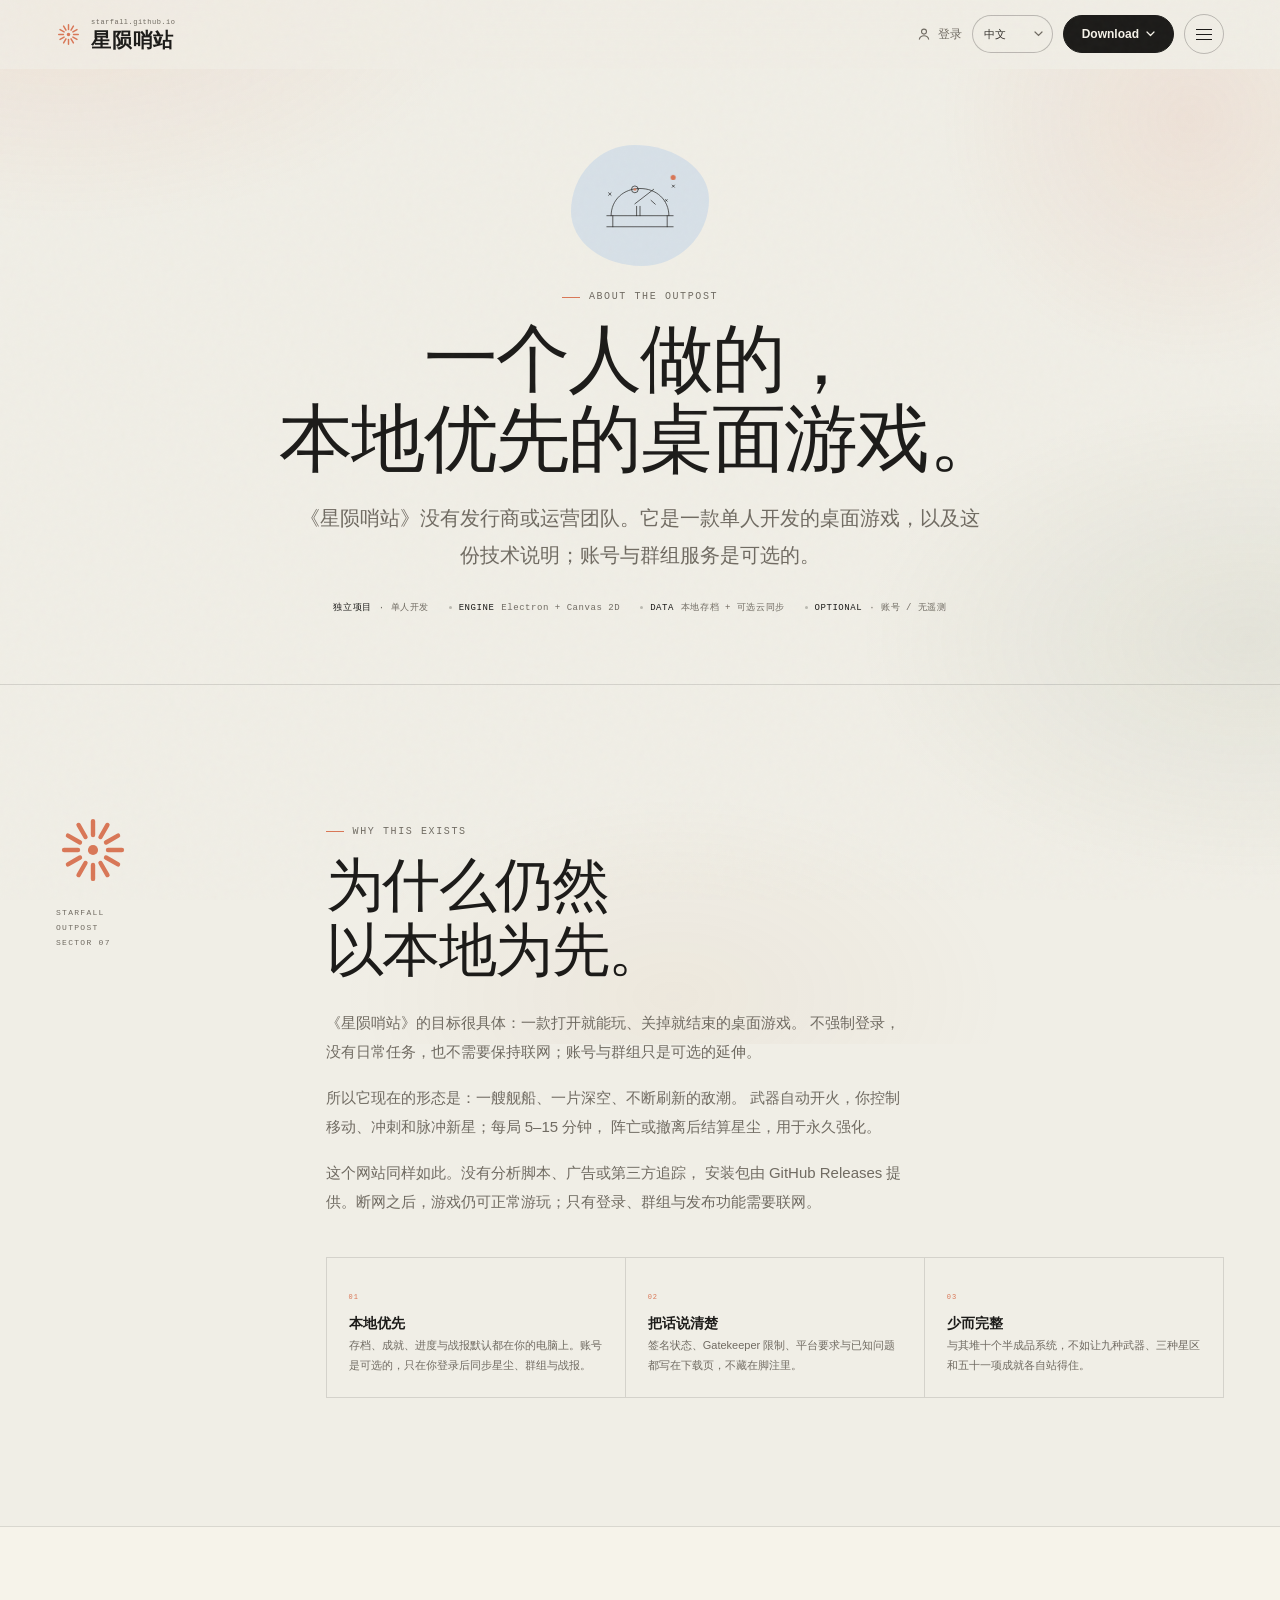
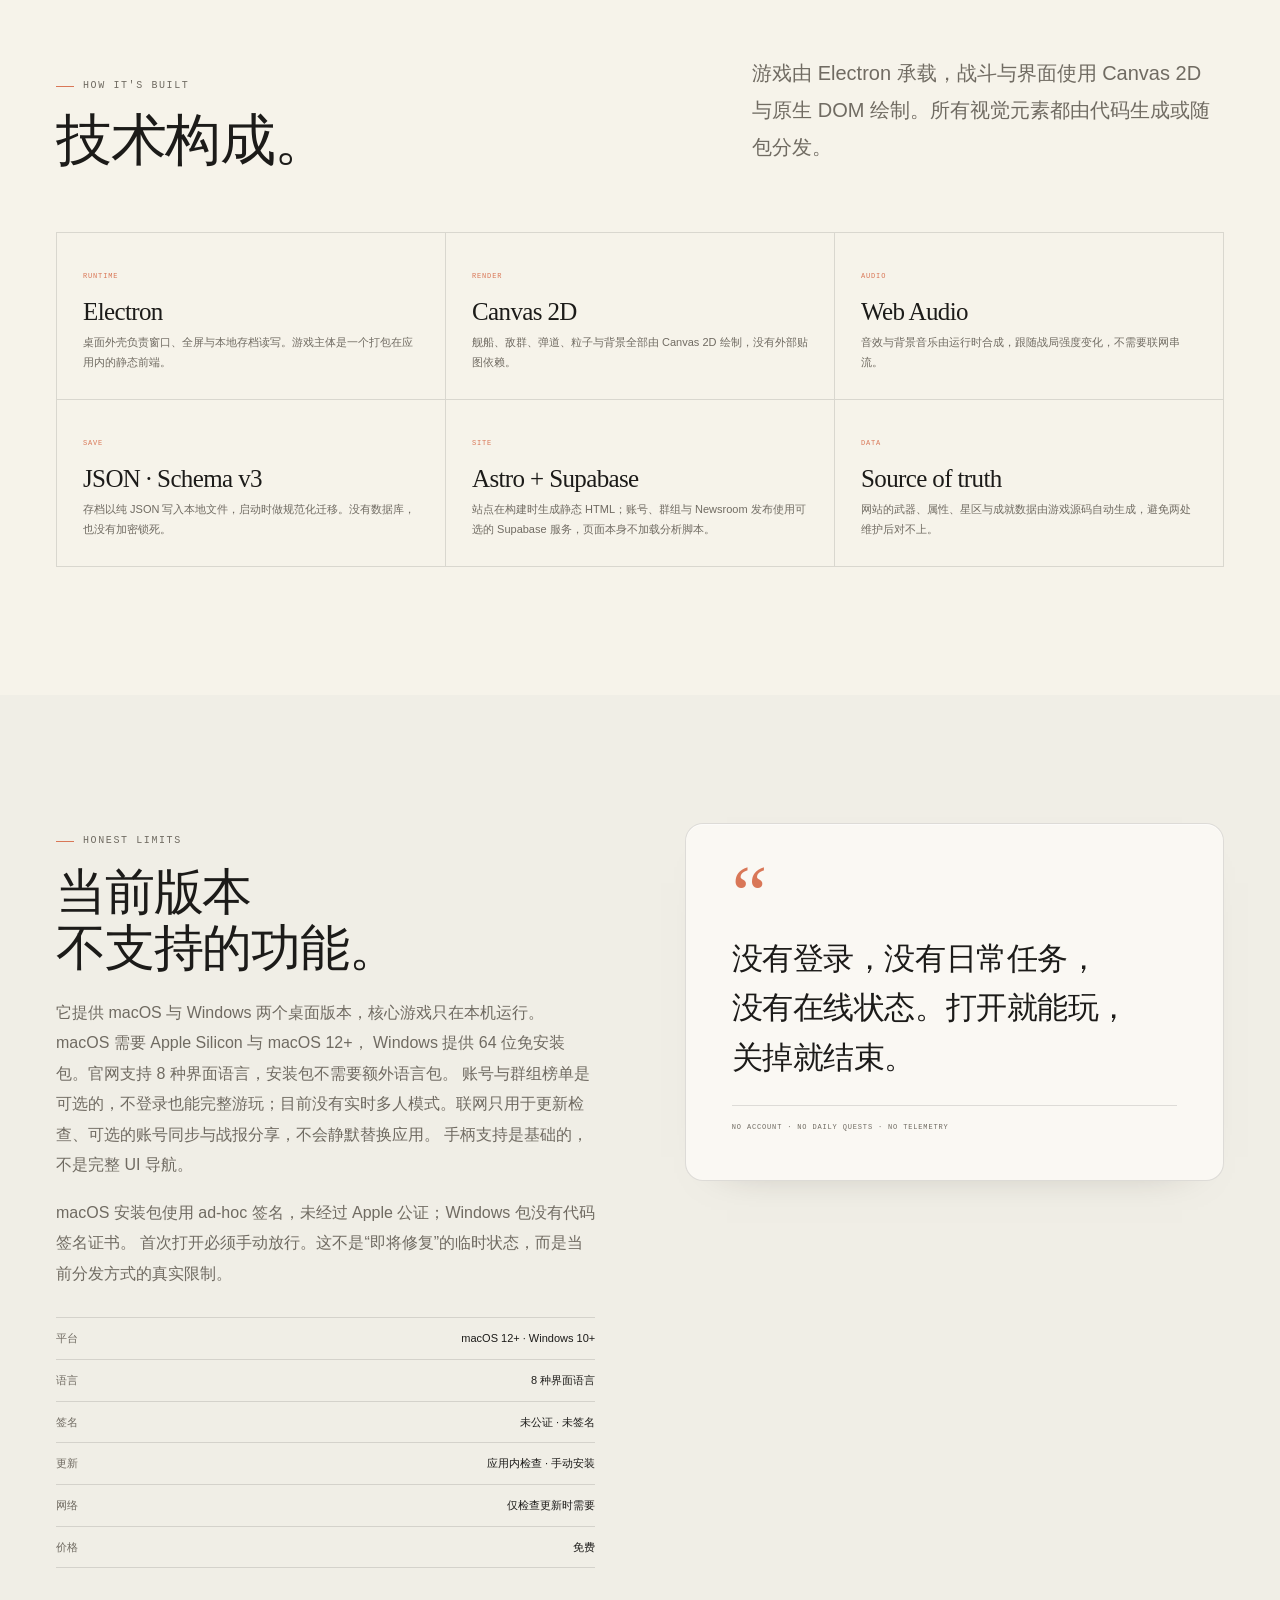
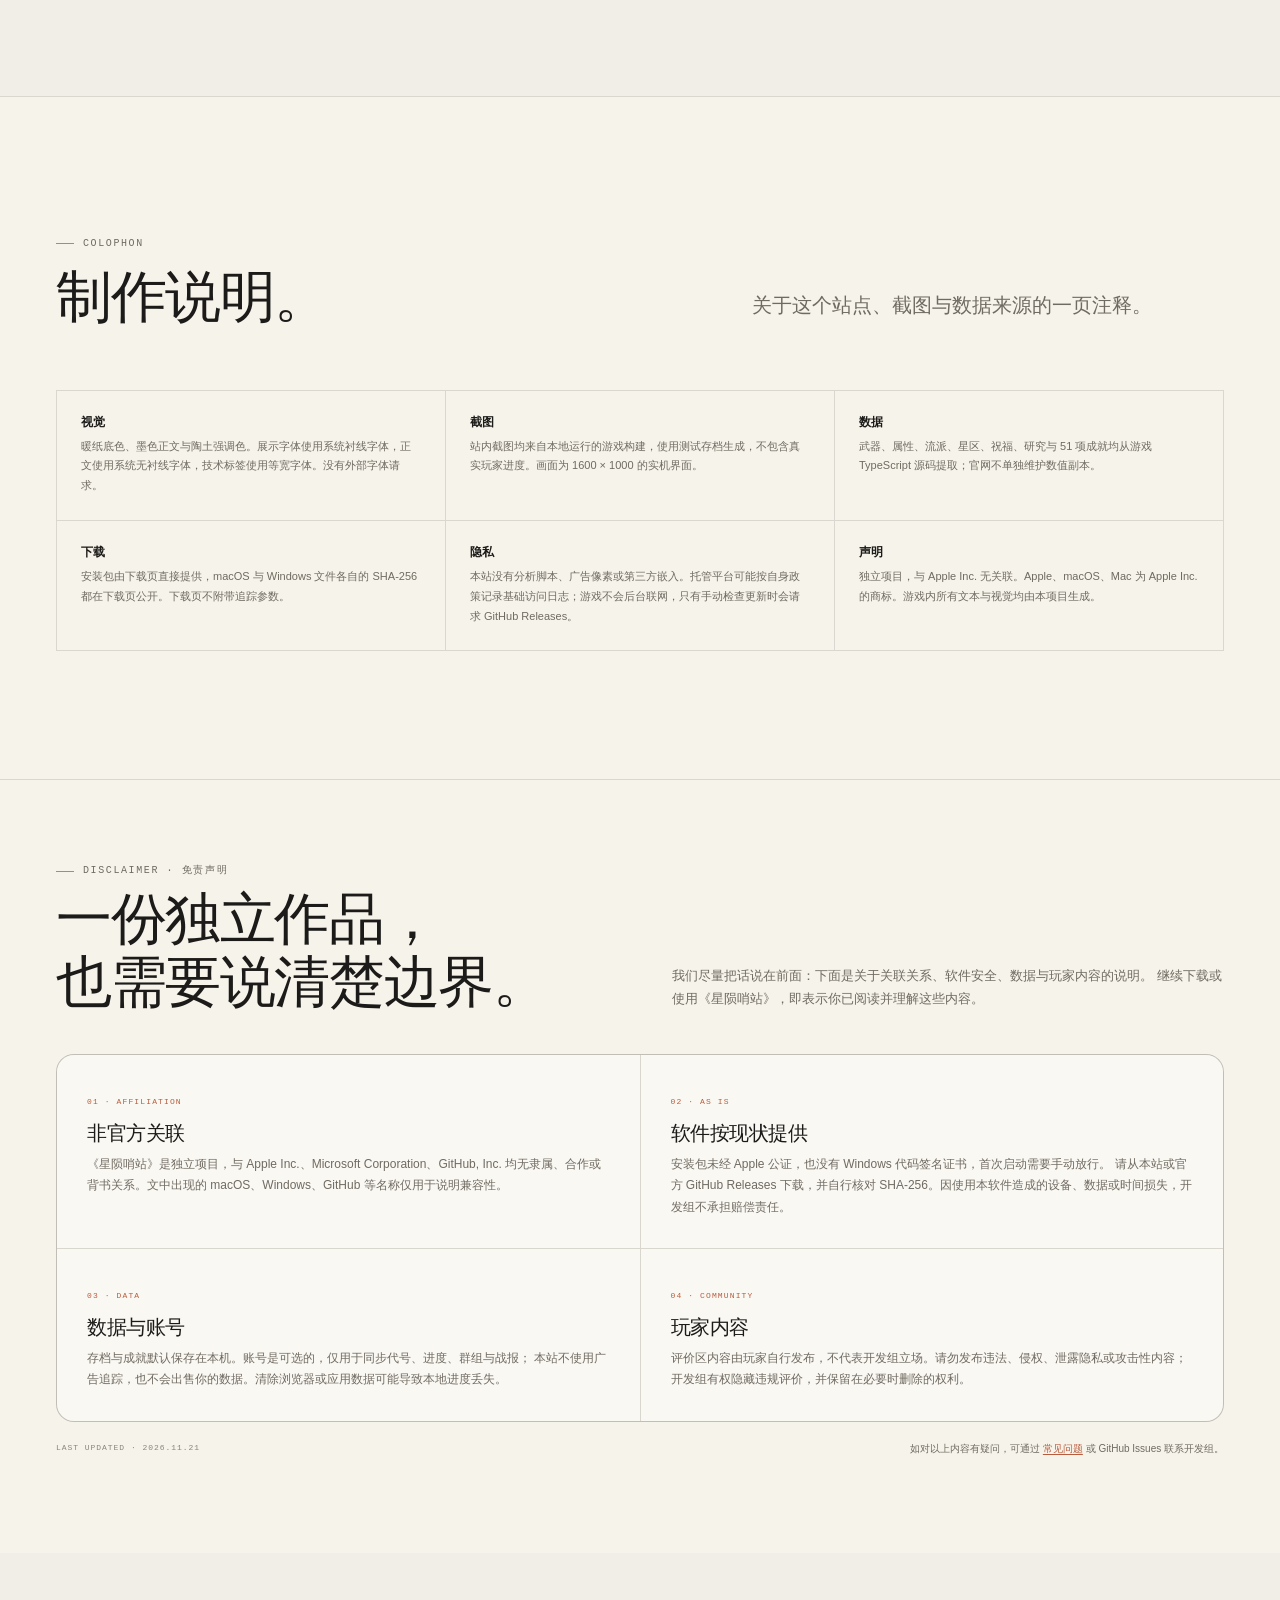
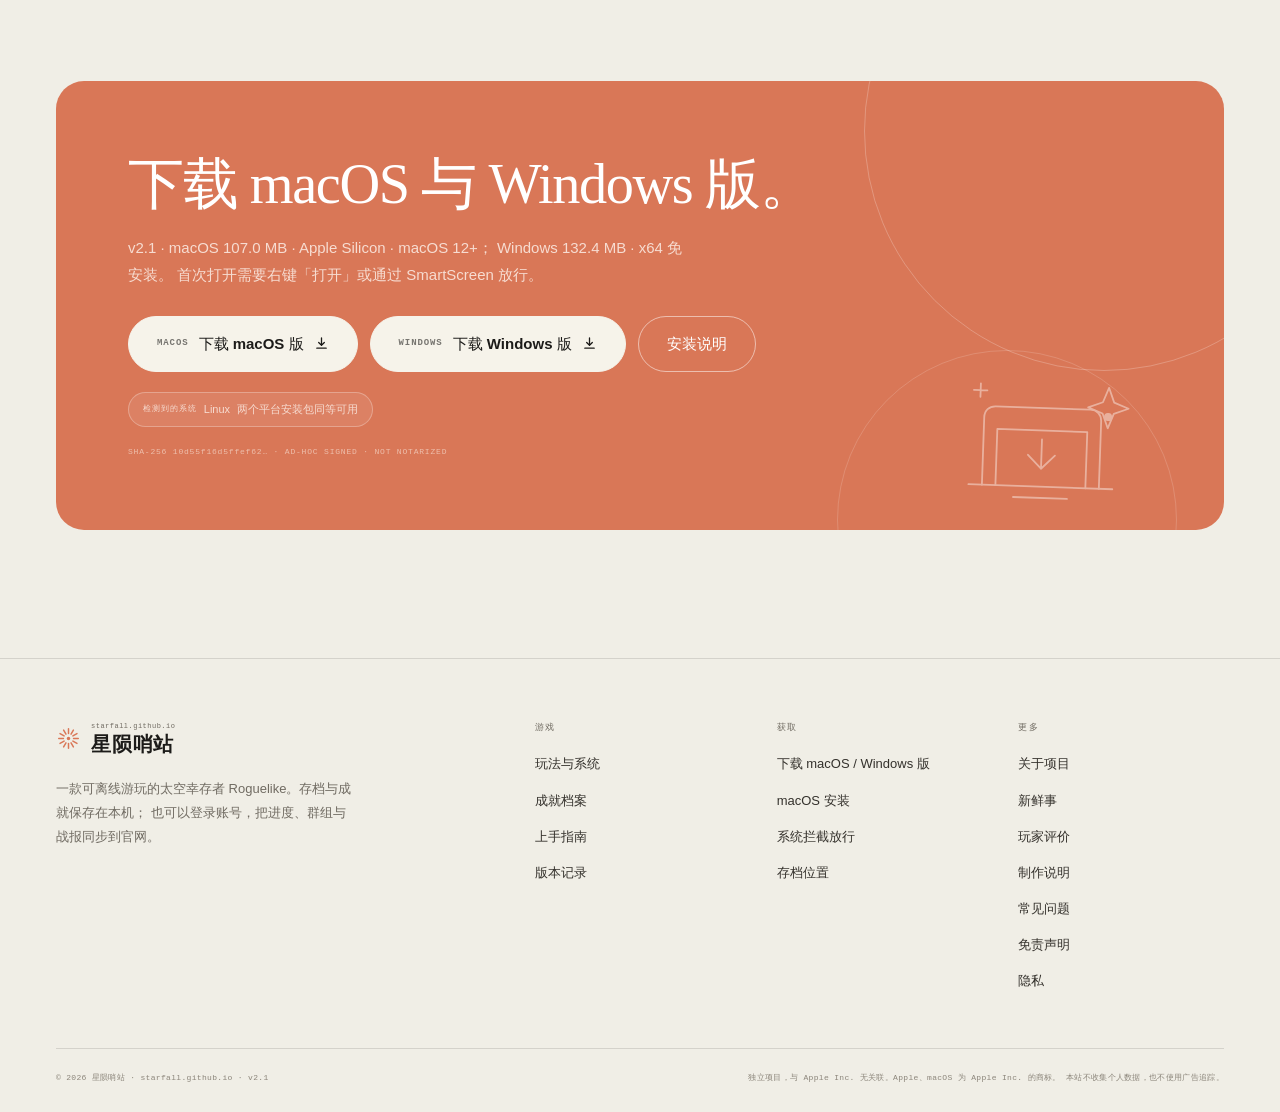
==== commit f4c3db81: "Deploy STARFALL OUTPOST site v2.1" ====
--- a/about/index.html
+++ b/about/index.html
@@ -11,13 +11,15 @@
         }
       } catch (error) {}
     </script><title>关于项目 · 星陨哨站</title><meta name="description" content="关于《星陨哨站》：一款本地优先的太空幸存者 Roguelike 的设计原则、技术构成、已知限制与制作说明。"><link rel="canonical" href="https://luckbubby2014.github.io/about/"><link rel="icon" type="image/svg+xml" href="/favicon.svg"><link rel="apple-touch-icon" href="/images/app-icon.png"><meta property="og:type" content="website"><meta property="og:site_name" content="星陨哨站"><meta property="og:locale" content="zh_CN"><meta property="og:title" content="关于项目 · 星陨哨站"><meta property="og:description" content="关于《星陨哨站》：一款本地优先的太空幸存者 Roguelike 的设计原则、技术构成、已知限制与制作说明。"><meta property="og:url" content="https://luckbubby2014.github.io/about/"><meta property="og:image" content="https://luckbubby2014.github.io/images/og.png"><meta property="og:image:width" content="1200"><meta property="og:image:height" content="630"><meta name="twitter:card" content="summary_large_image"><meta name="twitter:title" content="关于项目 · 星陨哨站"><meta name="twitter:description" content="关于《星陨哨站》：一款本地优先的太空幸存者 Roguelike 的设计原则、技术构成、已知限制与制作说明。"><meta name="twitter:image" content="https://luckbubby2014.github.io/images/og.png"><script type="application/ld+json">{"@context":"https://schema.org","@type":"VideoGame","name":"星陨哨站","alternateName":"starfall.github.io","description":"《星陨哨站》是一款本地优先的太空幸存者 Roguelike，支持 macOS 与 Windows：武器自动开火，你控制舰船移动、冲刺和释放脉冲新星。单局 5–15 分钟，包含 9 种武器、14 项局内属性、3 个星区与 51 项本地成就。","genre":["Roguelike","Survivors-like","Shooter"],"gamePlatform":["macOS","Windows"],"operatingSystem":"macOS 12+, Windows 10+","applicationCategory":"GameApplication","softwareVersion":"2.1","inLanguage":"zh-CN","offers":{"@type":"Offer","price":"0","priceCurrency":"CNY"},"publisher":{"@type":"Organization","name":"starfall.github.io"}}</script><link rel="stylesheet" href="/_astro/about.BL5baXOC.css">
-<link rel="stylesheet" href="/_astro/about.CrlZFzSG.css"></head> <body class> <div class="ambient" aria-hidden="true"></div> <div class="scroll-progress" aria-hidden="true"><i></i></div> <a class="skip-link" href="#main">跳到主要内容</a> <header class="site-header" id="site-header" data-astro-cid-ctg3m53h> <div class="wrap header-inner" data-astro-cid-ctg3m53h> <a class="brand " href="/" aria-label="星陨哨站 · 首页"> <svg class="brand-mark" width="22" height="22" viewBox="0 0 32 32" fill="none" aria-hidden="true"> <g stroke="currentColor" stroke-width="1.9" stroke-linecap="round"> <line x1="16" y1="3.5" x2="16" y2="9.5" transform="rotate(0 16 16)"></line><line x1="16" y1="3.5" x2="16" y2="9.5" transform="rotate(30 16 16)"></line><line x1="16" y1="3.5" x2="16" y2="9.5" transform="rotate(60 16 16)"></line><line x1="16" y1="3.5" x2="16" y2="9.5" transform="rotate(90 16 16)"></line><line x1="16" y1="3.5" x2="16" y2="9.5" transform="rotate(120 16 16)"></line><line x1="16" y1="3.5" x2="16" y2="9.5" transform="rotate(150 16 16)"></line><line x1="16" y1="3.5" x2="16" y2="9.5" transform="rotate(180 16 16)"></line><line x1="16" y1="3.5" x2="16" y2="9.5" transform="rotate(210 16 16)"></line><line x1="16" y1="3.5" x2="16" y2="9.5" transform="rotate(240 16 16)"></line><line x1="16" y1="3.5" x2="16" y2="9.5" transform="rotate(270 16 16)"></line><line x1="16" y1="3.5" x2="16" y2="9.5" transform="rotate(300 16 16)"></line><line x1="16" y1="3.5" x2="16" y2="9.5" transform="rotate(330 16 16)"></line> </g> <circle cx="16" cy="16" r="2.2" fill="currentColor"></circle> </svg> <span class="brand-word"> <span class="brand-en">starfall.github.io</span> <span class="brand-cn">星陨哨站</span> </span> </a> <nav class="site-nav" aria-label="主导航" data-astro-cid-ctg3m53h> <a href="/" data-astro-cid-ctg3m53h> 概览 </a><a href="/me" data-astro-cid-ctg3m53h> 飞行记录 </a><a href="/newsroom" data-astro-cid-ctg3m53h> 新鲜事 </a><a href="/group" data-astro-cid-ctg3m53h> 社区 </a><a href="/features" data-astro-cid-ctg3m53h> 玩法 </a><a href="/achievements" data-astro-cid-ctg3m53h> 成就 </a><a href="/guide" data-astro-cid-ctg3m53h> 指南 </a><a href="/changelog" data-astro-cid-ctg3m53h> 版本 </a><a href="/faq" data-astro-cid-ctg3m53h> 问答 </a><a href="/about" aria-current="page" data-astro-cid-ctg3m53h> 关于 </a> </nav> <div class="header-actions" data-astro-cid-ctg3m53h> <a class="account-link" href="/account" data-account-link aria-label="账号" data-astro-cid-ctg3m53h> <svg viewBox="0 0 20 20" fill="none" aria-hidden="true" data-astro-cid-ctg3m53h> <circle cx="10" cy="7" r="3.1" stroke="currentColor" stroke-width="1.4" data-astro-cid-ctg3m53h></circle> <path d="M4.2 16.4c.7-2.7 3-4.2 5.8-4.2s5.1 1.5 5.8 4.2" stroke="currentColor" stroke-width="1.4" stroke-linecap="round" data-astro-cid-ctg3m53h></path> </svg> <span data-account-label data-astro-cid-ctg3m53h>登录</span> </a> <div class="lang-switch" data-astro-cid-ctg3m53h> <select id="lang-select" aria-label="语言 / Language" data-astro-cid-ctg3m53h> <option value="zh-CN" data-astro-cid-ctg3m53h>中文</option> <option value="en" data-astro-cid-ctg3m53h>English</option> <option value="zh-TW" data-astro-cid-ctg3m53h>繁體中文</option> <option value="ja" data-astro-cid-ctg3m53h>日本語</option> <option value="fr" data-astro-cid-ctg3m53h>Français</option> <option value="de" data-astro-cid-ctg3m53h>Deutsch</option> <option value="th" data-astro-cid-ctg3m53h>ไทย</option> <option value="es" data-astro-cid-ctg3m53h>Español</option> </select> </div> <div class="download-menu" id="download-menu" data-astro-cid-ctg3m53h> <button class="btn btn--sm download-trigger" type="button" aria-haspopup="true" aria-expanded="false" aria-controls="download-menu-panel" data-astro-cid-ctg3m53h>
+<style>.disclaimer-section[data-astro-cid-cukr4w5s]{padding:clamp(48px,7vw,84px) 0 clamp(56px,8vw,96px);border-top:1px solid var(--line);background:var(--paper-warm)}.disclaimer-head[data-astro-cid-cukr4w5s]{display:grid;grid-template-columns:minmax(0,1fr) minmax(0,1fr);gap:10px clamp(24px,5vw,72px);align-items:end;margin-bottom:clamp(26px,4vw,40px)}.disclaimer-head[data-astro-cid-cukr4w5s] .eyebrow[data-astro-cid-cukr4w5s]{grid-column:1 / -1}.disclaimer-head[data-astro-cid-cukr4w5s] h2[data-astro-cid-cukr4w5s]{margin:0}.disclaimer-head[data-astro-cid-cukr4w5s] p[data-astro-cid-cukr4w5s]{margin:0 0 4px;color:var(--muted);font-size:13px;line-height:1.8}.disclaimer-grid[data-astro-cid-cukr4w5s]{display:grid;grid-template-columns:repeat(2,minmax(0,1fr));gap:1px;border:1px solid var(--line);border-radius:var(--radius);background:var(--line);overflow:hidden}.disclaimer-grid[data-astro-cid-cukr4w5s] article[data-astro-cid-cukr4w5s]{padding:clamp(20px,3vw,30px);background:var(--paper-card)}.disclaimer-grid[data-astro-cid-cukr4w5s] .mono[data-astro-cid-cukr4w5s]{font-family:var(--font-mono);font-size:8px;letter-spacing:.14em;color:var(--clay-deep)}.disclaimer-grid[data-astro-cid-cukr4w5s] h3[data-astro-cid-cukr4w5s]{margin:8px 0;font-family:var(--font-serif);font-size:20px;font-weight:500}.disclaimer-grid[data-astro-cid-cukr4w5s] p[data-astro-cid-cukr4w5s]{margin:0;color:var(--muted);font-size:12px;line-height:1.8}.disclaimer-foot[data-astro-cid-cukr4w5s]{display:flex;align-items:center;justify-content:space-between;flex-wrap:wrap;gap:8px 20px;margin:18px 0 0;font-size:10px;color:var(--muted)}.disclaimer-foot[data-astro-cid-cukr4w5s] .mono[data-astro-cid-cukr4w5s]{font-family:var(--font-mono);font-size:8px;letter-spacing:.12em;color:var(--muted-light)}.disclaimer-foot[data-astro-cid-cukr4w5s] a[data-astro-cid-cukr4w5s]{color:var(--clay-deep)}@media(max-width:860px){.disclaimer-head[data-astro-cid-cukr4w5s]{grid-template-columns:1fr;align-items:start}.disclaimer-grid[data-astro-cid-cukr4w5s]{grid-template-columns:1fr}}
+</style>
+<link rel="stylesheet" href="/_astro/about.CrlZFzSG.css"></head> <body class> <div class="ambient" aria-hidden="true"></div> <div class="scroll-progress" aria-hidden="true"><i></i></div> <a class="skip-link" href="#main">跳到主要内容</a> <header class="site-header" id="site-header" data-astro-cid-ctg3m53h> <div class="wrap header-inner" data-astro-cid-ctg3m53h> <a class="brand " href="/" aria-label="星陨哨站 · 首页"> <svg class="brand-mark" width="22" height="22" viewBox="0 0 32 32" fill="none" aria-hidden="true"> <g stroke="currentColor" stroke-width="1.9" stroke-linecap="round"> <line x1="16" y1="3.5" x2="16" y2="9.5" transform="rotate(0 16 16)"></line><line x1="16" y1="3.5" x2="16" y2="9.5" transform="rotate(30 16 16)"></line><line x1="16" y1="3.5" x2="16" y2="9.5" transform="rotate(60 16 16)"></line><line x1="16" y1="3.5" x2="16" y2="9.5" transform="rotate(90 16 16)"></line><line x1="16" y1="3.5" x2="16" y2="9.5" transform="rotate(120 16 16)"></line><line x1="16" y1="3.5" x2="16" y2="9.5" transform="rotate(150 16 16)"></line><line x1="16" y1="3.5" x2="16" y2="9.5" transform="rotate(180 16 16)"></line><line x1="16" y1="3.5" x2="16" y2="9.5" transform="rotate(210 16 16)"></line><line x1="16" y1="3.5" x2="16" y2="9.5" transform="rotate(240 16 16)"></line><line x1="16" y1="3.5" x2="16" y2="9.5" transform="rotate(270 16 16)"></line><line x1="16" y1="3.5" x2="16" y2="9.5" transform="rotate(300 16 16)"></line><line x1="16" y1="3.5" x2="16" y2="9.5" transform="rotate(330 16 16)"></line> </g> <circle cx="16" cy="16" r="2.2" fill="currentColor"></circle> </svg> <span class="brand-word"> <span class="brand-en">starfall.github.io</span> <span class="brand-cn">星陨哨站</span> </span> </a> <nav class="site-nav" aria-label="主导航" data-astro-cid-ctg3m53h> <a href="/" data-astro-cid-ctg3m53h> 概览 </a><a href="/me" data-astro-cid-ctg3m53h> 飞行记录 </a><a href="/newsroom" data-astro-cid-ctg3m53h> 新鲜事 </a><a href="/group" data-astro-cid-ctg3m53h> 社区 </a><a href="/features" data-astro-cid-ctg3m53h> 玩法 </a><a href="/achievements" data-astro-cid-ctg3m53h> 成就 </a><a href="/faq" data-astro-cid-ctg3m53h> 问答 </a><a href="/about" aria-current="page" data-astro-cid-ctg3m53h> 关于 </a> </nav> <div class="header-actions" data-astro-cid-ctg3m53h> <a class="account-link" href="/account" data-account-link aria-label="账号" data-astro-cid-ctg3m53h> <svg viewBox="0 0 20 20" fill="none" aria-hidden="true" data-astro-cid-ctg3m53h> <circle cx="10" cy="7" r="3.1" stroke="currentColor" stroke-width="1.4" data-astro-cid-ctg3m53h></circle> <path d="M4.2 16.4c.7-2.7 3-4.2 5.8-4.2s5.1 1.5 5.8 4.2" stroke="currentColor" stroke-width="1.4" stroke-linecap="round" data-astro-cid-ctg3m53h></path> </svg> <span data-account-label data-astro-cid-ctg3m53h>登录</span> </a> <div class="lang-switch" data-astro-cid-ctg3m53h> <select id="lang-select" aria-label="语言 / Language" data-astro-cid-ctg3m53h> <option value="zh-CN" data-astro-cid-ctg3m53h>中文</option> <option value="en" data-astro-cid-ctg3m53h>English</option> <option value="zh-TW" data-astro-cid-ctg3m53h>繁體中文</option> <option value="ja" data-astro-cid-ctg3m53h>日本語</option> <option value="fr" data-astro-cid-ctg3m53h>Français</option> <option value="de" data-astro-cid-ctg3m53h>Deutsch</option> <option value="th" data-astro-cid-ctg3m53h>ไทย</option> <option value="es" data-astro-cid-ctg3m53h>Español</option> </select> </div> <div class="download-menu" id="download-menu" data-astro-cid-ctg3m53h> <button class="btn btn--sm download-trigger" type="button" aria-haspopup="true" aria-expanded="false" aria-controls="download-menu-panel" data-astro-cid-ctg3m53h>
 Download
 <svg class="download-chevron" width="9" height="6" viewBox="0 0 9 6" fill="none" aria-hidden="true" data-astro-cid-ctg3m53h> <path d="M1 1l3.5 3.5L8 1" stroke="currentColor" stroke-width="1.2" stroke-linecap="round" stroke-linejoin="round" data-astro-cid-ctg3m53h></path> </svg> </button> <div class="download-panel" id="download-menu-panel" role="menu" aria-label="Download" hidden data-astro-cid-ctg3m53h> <div class="download-detect" data-platform-detect hidden data-astro-cid-ctg3m53h> <span class="mono" data-astro-cid-ctg3m53h>YOUR SYSTEM</span> <b data-platform-name data-astro-cid-ctg3m53h>识别中…</b> </div> <a role="menuitem" href="https://github.com/luckbubby2014/luckbubby2014.github.io/releases/download/v2.1/starfall-outpost-2.1-arm64.dmg" download="星陨哨站-2.1-arm64.dmg" data-download-platform="macos" data-astro-cid-ctg3m53h> <span class="dp-platform" data-astro-cid-ctg3m53h>macOS</span> <span class="dp-meta" data-astro-cid-ctg3m53h>v2.1 · 107.0 MB</span> <span class="dp-chip" data-astro-cid-ctg3m53h>Apple Silicon · DMG</span> </a> <a role="menuitem" href="https://github.com/luckbubby2014/luckbubby2014.github.io/releases/download/v2.1/starfall-outpost-2.1-win-x64.zip" download="星陨哨站-2.1-win-x64.zip" data-download-platform="windows" data-astro-cid-ctg3m53h> <span class="dp-platform" data-astro-cid-ctg3m53h>Windows</span> <span class="dp-meta" data-astro-cid-ctg3m53h>v2.1 · 132.4 MB</span> <span class="dp-chip" data-astro-cid-ctg3m53h>x64 · ZIP</span> </a> <a class="dp-all" role="menuitem" href="/download" data-astro-cid-ctg3m53h>所有下载与安装说明 <span aria-hidden="true" data-astro-cid-ctg3m53h>→</span></a> </div> </div> <button class="nav-toggle" type="button" aria-expanded="false" aria-controls="mobile-nav" aria-label="打开菜单" data-astro-cid-ctg3m53h> <span data-astro-cid-ctg3m53h></span> </button> </div> </div> </header> <div class="nav-scrim" id="nav-scrim" hidden data-astro-cid-ctg3m53h></div> <aside class="mobile-nav" id="mobile-nav" role="dialog" aria-modal="true" aria-label="导航" aria-hidden="true" data-astro-cid-ctg3m53h> <div class="mobile-nav-head" data-astro-cid-ctg3m53h> <span class="mono" data-astro-cid-ctg3m53h>STARFALL OUTPOST</span> <button class="mobile-nav-close" type="button" aria-label="关闭菜单" data-astro-cid-ctg3m53h> <svg width="14" height="14" viewBox="0 0 14 14" fill="none" aria-hidden="true" data-astro-cid-ctg3m53h> <path d="M2 2l10 10M12 2L2 12" stroke="currentColor" stroke-width="1.5" stroke-linecap="round" data-astro-cid-ctg3m53h></path> </svg> </button> </div> <div class="mobile-nav-body" data-astro-cid-ctg3m53h> <div class="mobile-nav-detect" data-platform-detect hidden data-astro-cid-ctg3m53h> <span class="mono" data-astro-cid-ctg3m53h>检测到的系统</span> <b data-platform-name data-astro-cid-ctg3m53h>识别中…</b> <span class="mobile-nav-detect-note" data-astro-cid-ctg3m53h>两个平台安装包同等可用</span> </div> <div class="mobile-nav-downloads" data-astro-cid-ctg3m53h> <a class="btn" href="https://github.com/luckbubby2014/luckbubby2014.github.io/releases/download/v2.1/starfall-outpost-2.1-arm64.dmg" download="星陨哨站-2.1-arm64.dmg" data-download-platform="macos" data-astro-cid-ctg3m53h> <span class="mono" data-astro-cid-ctg3m53h>macOS</span>
 下载 macOS 版
 </a> <a class="btn" href="https://github.com/luckbubby2014/luckbubby2014.github.io/releases/download/v2.1/starfall-outpost-2.1-win-x64.zip" download="星陨哨站-2.1-win-x64.zip" data-download-platform="windows" data-astro-cid-ctg3m53h> <span class="mono" data-astro-cid-ctg3m53h>Windows</span>
 下载 Windows 版
-</a> </div> <nav class="mobile-nav-links" aria-label="导航" data-astro-cid-ctg3m53h> <a href="/" data-astro-cid-ctg3m53h> 概览 <span data-astro-cid-ctg3m53h>01</span> </a><a href="/me" data-astro-cid-ctg3m53h> 飞行记录 <span data-astro-cid-ctg3m53h>02</span> </a><a href="/newsroom" data-astro-cid-ctg3m53h> 新鲜事 <span data-astro-cid-ctg3m53h>03</span> </a><a href="/group" data-astro-cid-ctg3m53h> 社区 <span data-astro-cid-ctg3m53h>04</span> </a><a href="/features" data-astro-cid-ctg3m53h> 玩法 <span data-astro-cid-ctg3m53h>05</span> </a><a href="/achievements" data-astro-cid-ctg3m53h> 成就 <span data-astro-cid-ctg3m53h>06</span> </a><a href="/guide" data-astro-cid-ctg3m53h> 指南 <span data-astro-cid-ctg3m53h>07</span> </a><a href="/changelog" data-astro-cid-ctg3m53h> 版本 <span data-astro-cid-ctg3m53h>08</span> </a><a href="/faq" data-astro-cid-ctg3m53h> 问答 <span data-astro-cid-ctg3m53h>09</span> </a><a href="/about" aria-current="page" data-astro-cid-ctg3m53h> 关于 <span data-astro-cid-ctg3m53h>10</span> </a><a href="/download" data-astro-cid-ctg3m53h> 下载 <span data-astro-cid-ctg3m53h>11</span> </a> </nav> </div> <div class="mobile-nav-foot" data-astro-cid-ctg3m53h> <a class="mobile-nav-account" href="/account" data-account-link data-account-mobile data-astro-cid-ctg3m53h> <svg viewBox="0 0 20 20" fill="none" aria-hidden="true" data-astro-cid-ctg3m53h> <circle cx="10" cy="7" r="3.1" stroke="currentColor" stroke-width="1.4" data-astro-cid-ctg3m53h></circle> <path d="M4.2 16.4c.7-2.7 3-4.2 5.8-4.2s5.1 1.5 5.8 4.2" stroke="currentColor" stroke-width="1.4" stroke-linecap="round" data-astro-cid-ctg3m53h></path> </svg> <span data-account-label-mobile data-astro-cid-ctg3m53h>账号</span> </a> <a class="mobile-nav-guide" href="/download" data-astro-cid-ctg3m53h>所有下载与安装说明 <span aria-hidden="true" data-astro-cid-ctg3m53h>→</span></a> <div class="mobile-nav-meta" data-astro-cid-ctg3m53h> <span class="mono" data-astro-cid-ctg3m53h>V2.1 · MACOS + WINDOWS</span> <span data-astro-cid-ctg3m53h>离线优先 · 账号可选</span> </div> </div> </aside> <script type="module" src="/_astro/SiteHeader.astro_astro_type_script_index_0_lang.lObrWsQA.js"></script>  <main id="main">  <header class="page-hero"> <div class="wrap page-hero-inner"> <div class="art-plate art-plate--sky page-hero-art"> <svg class="line-art line-art--observatory" viewBox="0 0 240 200" fill="none" aria-hidden="true"> <g class="art-lines" stroke="currentColor" stroke-width="1.6" stroke-linecap="round" stroke-linejoin="round">          <path pathLength="1" style="--i:0" d="M52 124c0-38 30-64 68-64s68 26 68 64"></path> <path pathLength="1" style="--i:1" d="M42 124h156M56 124v26M184 124v26M42 150h156"></path> <path pathLength="1" style="--i:2" d="M108 96l44-34"></path> <circle pathLength="1" style="--i:3" cx="108" cy="62" r="8"></circle> <path pathLength="1" style="--i:4" d="M146 88l10 9M120 124v-22M112 124v-22"></path> <path pathLength="1" style="--i:5" d="M46 70l6 6m-6 0 6-6M196 52l5 5m-5 0 5-5M180 86l4 4m-4 0 4-4"></path>   </g> <g class="art-accent">          <circle cx="198" cy="34" r="6"></circle> <circle cx="108" cy="62" r="3"></circle>   </g> </svg> </div> <div class="eyebrow">ABOUT THE OUTPOST</div> <h1>一个人做的，<br />本地优先的桌面游戏。</h1> <p class="lede">《星陨哨站》没有发行商或运营团队。它是一款单人开发的桌面游戏，以及这份技术说明；账号与群组服务是可选的。</p> <div class="page-hero-meta"> <span><b>独立项目</b> · 单人开发</span><span><b>ENGINE</b> Electron + Canvas 2D</span><span><b>DATA</b> 本地存档 + 可选云同步</span><span><b>OPTIONAL</b> · 账号 / 无遥测</span> </div> </div> </header> <section class="section" data-astro-cid-kh7btl4r> <div class="wrap about-layout" data-astro-cid-kh7btl4r> <aside class="about-mark" data-astro-cid-kh7btl4r> <svg class width="74" height="74" viewBox="0 0 32 32" fill="none" aria-hidden="true"> <g stroke="currentColor" stroke-width="1.9" stroke-linecap="round"> <line x1="16" y1="3.5" x2="16" y2="9.5" transform="rotate(0 16 16)"></line><line x1="16" y1="3.5" x2="16" y2="9.5" transform="rotate(30 16 16)"></line><line x1="16" y1="3.5" x2="16" y2="9.5" transform="rotate(60 16 16)"></line><line x1="16" y1="3.5" x2="16" y2="9.5" transform="rotate(90 16 16)"></line><line x1="16" y1="3.5" x2="16" y2="9.5" transform="rotate(120 16 16)"></line><line x1="16" y1="3.5" x2="16" y2="9.5" transform="rotate(150 16 16)"></line><line x1="16" y1="3.5" x2="16" y2="9.5" transform="rotate(180 16 16)"></line><line x1="16" y1="3.5" x2="16" y2="9.5" transform="rotate(210 16 16)"></line><line x1="16" y1="3.5" x2="16" y2="9.5" transform="rotate(240 16 16)"></line><line x1="16" y1="3.5" x2="16" y2="9.5" transform="rotate(270 16 16)"></line><line x1="16" y1="3.5" x2="16" y2="9.5" transform="rotate(300 16 16)"></line><line x1="16" y1="3.5" x2="16" y2="9.5" transform="rotate(330 16 16)"></line> </g> <circle cx="16" cy="16" r="2.2" fill="currentColor"></circle> </svg> <span class="mono" data-astro-cid-kh7btl4r>STARFALL<br data-astro-cid-kh7btl4r>OUTPOST<br data-astro-cid-kh7btl4r>SECTOR 07</span> </aside> <div class="about-copy" data-astro-cid-kh7btl4r> <div class="eyebrow" data-astro-cid-kh7btl4r>WHY THIS EXISTS</div> <h2 style="margin-top:14px" data-astro-cid-kh7btl4r>为什么仍然<br data-astro-cid-kh7btl4r>以本地为先。</h2> <div class="body-copy" style="margin-top:24px" data-astro-cid-kh7btl4r> <p data-astro-cid-kh7btl4r>
+</a> </div> <nav class="mobile-nav-links" aria-label="导航" data-astro-cid-ctg3m53h> <a href="/" data-astro-cid-ctg3m53h> 概览 <span data-astro-cid-ctg3m53h>01</span> </a><a href="/me" data-astro-cid-ctg3m53h> 飞行记录 <span data-astro-cid-ctg3m53h>02</span> </a><a href="/newsroom" data-astro-cid-ctg3m53h> 新鲜事 <span data-astro-cid-ctg3m53h>03</span> </a><a href="/group" data-astro-cid-ctg3m53h> 社区 <span data-astro-cid-ctg3m53h>04</span> </a><a href="/features" data-astro-cid-ctg3m53h> 玩法 <span data-astro-cid-ctg3m53h>05</span> </a><a href="/achievements" data-astro-cid-ctg3m53h> 成就 <span data-astro-cid-ctg3m53h>06</span> </a><a href="/guide" data-astro-cid-ctg3m53h> 指南 <span data-astro-cid-ctg3m53h>07</span> </a><a href="/changelog" data-astro-cid-ctg3m53h> 版本 <span data-astro-cid-ctg3m53h>08</span> </a><a href="/faq" data-astro-cid-ctg3m53h> 问答 <span data-astro-cid-ctg3m53h>09</span> </a><a href="/about" aria-current="page" data-astro-cid-ctg3m53h> 关于 <span data-astro-cid-ctg3m53h>10</span> </a><a href="/download" data-astro-cid-ctg3m53h> 下载 <span data-astro-cid-ctg3m53h>11</span> </a> </nav> </div> <div class="mobile-nav-foot" data-astro-cid-ctg3m53h> <a class="mobile-nav-account" href="/account" data-account-link data-account-mobile data-astro-cid-ctg3m53h> <svg viewBox="0 0 20 20" fill="none" aria-hidden="true" data-astro-cid-ctg3m53h> <circle cx="10" cy="7" r="3.1" stroke="currentColor" stroke-width="1.4" data-astro-cid-ctg3m53h></circle> <path d="M4.2 16.4c.7-2.7 3-4.2 5.8-4.2s5.1 1.5 5.8 4.2" stroke="currentColor" stroke-width="1.4" stroke-linecap="round" data-astro-cid-ctg3m53h></path> </svg> <span data-account-label-mobile data-astro-cid-ctg3m53h>账号</span> </a> <a class="mobile-nav-guide" href="/download" data-astro-cid-ctg3m53h>所有下载与安装说明 <span aria-hidden="true" data-astro-cid-ctg3m53h>→</span></a> <div class="mobile-nav-meta" data-astro-cid-ctg3m53h> <span class="mono" data-astro-cid-ctg3m53h>V2.1 · MACOS + WINDOWS</span> <span data-astro-cid-ctg3m53h>离线优先 · 账号可选</span> </div> </div> </aside> <script type="module" src="/_astro/SiteHeader.astro_astro_type_script_index_0_lang.KUBXHaD1.js"></script>  <main id="main">  <header class="page-hero"> <div class="wrap page-hero-inner"> <div class="art-plate art-plate--sky page-hero-art"> <svg class="line-art line-art--observatory" viewBox="0 0 240 200" fill="none" aria-hidden="true"> <g class="art-lines" stroke="currentColor" stroke-width="1.6" stroke-linecap="round" stroke-linejoin="round">          <path pathLength="1" style="--i:0" d="M52 124c0-38 30-64 68-64s68 26 68 64"></path> <path pathLength="1" style="--i:1" d="M42 124h156M56 124v26M184 124v26M42 150h156"></path> <path pathLength="1" style="--i:2" d="M108 96l44-34"></path> <circle pathLength="1" style="--i:3" cx="108" cy="62" r="8"></circle> <path pathLength="1" style="--i:4" d="M146 88l10 9M120 124v-22M112 124v-22"></path> <path pathLength="1" style="--i:5" d="M46 70l6 6m-6 0 6-6M196 52l5 5m-5 0 5-5M180 86l4 4m-4 0 4-4"></path>   </g> <g class="art-accent">          <circle cx="198" cy="34" r="6"></circle> <circle cx="108" cy="62" r="3"></circle>   </g> </svg> </div> <div class="eyebrow">ABOUT THE OUTPOST</div> <h1>一个人做的，<br />本地优先的桌面游戏。</h1> <p class="lede">《星陨哨站》没有发行商或运营团队。它是一款单人开发的桌面游戏，以及这份技术说明；账号与群组服务是可选的。</p> <div class="page-hero-meta"> <span><b>独立项目</b> · 单人开发</span><span><b>ENGINE</b> Electron + Canvas 2D</span><span><b>DATA</b> 本地存档 + 可选云同步</span><span><b>OPTIONAL</b> · 账号 / 无遥测</span> </div> </div> </header> <section class="section" data-astro-cid-kh7btl4r> <div class="wrap about-layout" data-astro-cid-kh7btl4r> <aside class="about-mark" data-astro-cid-kh7btl4r> <svg class width="74" height="74" viewBox="0 0 32 32" fill="none" aria-hidden="true"> <g stroke="currentColor" stroke-width="1.9" stroke-linecap="round"> <line x1="16" y1="3.5" x2="16" y2="9.5" transform="rotate(0 16 16)"></line><line x1="16" y1="3.5" x2="16" y2="9.5" transform="rotate(30 16 16)"></line><line x1="16" y1="3.5" x2="16" y2="9.5" transform="rotate(60 16 16)"></line><line x1="16" y1="3.5" x2="16" y2="9.5" transform="rotate(90 16 16)"></line><line x1="16" y1="3.5" x2="16" y2="9.5" transform="rotate(120 16 16)"></line><line x1="16" y1="3.5" x2="16" y2="9.5" transform="rotate(150 16 16)"></line><line x1="16" y1="3.5" x2="16" y2="9.5" transform="rotate(180 16 16)"></line><line x1="16" y1="3.5" x2="16" y2="9.5" transform="rotate(210 16 16)"></line><line x1="16" y1="3.5" x2="16" y2="9.5" transform="rotate(240 16 16)"></line><line x1="16" y1="3.5" x2="16" y2="9.5" transform="rotate(270 16 16)"></line><line x1="16" y1="3.5" x2="16" y2="9.5" transform="rotate(300 16 16)"></line><line x1="16" y1="3.5" x2="16" y2="9.5" transform="rotate(330 16 16)"></line> </g> <circle cx="16" cy="16" r="2.2" fill="currentColor"></circle> </svg> <span class="mono" data-astro-cid-kh7btl4r>STARFALL<br data-astro-cid-kh7btl4r>OUTPOST<br data-astro-cid-kh7btl4r>SECTOR 07</span> </aside> <div class="about-copy" data-astro-cid-kh7btl4r> <div class="eyebrow" data-astro-cid-kh7btl4r>WHY THIS EXISTS</div> <h2 style="margin-top:14px" data-astro-cid-kh7btl4r>为什么仍然<br data-astro-cid-kh7btl4r>以本地为先。</h2> <div class="body-copy" style="margin-top:24px" data-astro-cid-kh7btl4r> <p data-astro-cid-kh7btl4r>
 《星陨哨站》的目标很具体：一款打开就能玩、关掉就结束的桌面游戏。
             不强制登录，没有日常任务，也不需要保持联网；账号与群组只是可选的延伸。
 </p> <p data-astro-cid-kh7btl4r>
@@ -39,7 +41,22 @@
 没有登录，没有日常任务，<br data-astro-cid-kh7btl4r>
 没有在线状态。打开就能玩，<br data-astro-cid-kh7btl4r>
 关掉就结束。
-</blockquote> <span class="mono" data-astro-cid-kh7btl4r>NO ACCOUNT · NO DAILY QUESTS · NO TELEMETRY</span> </div> </div> </section> <section class="section section--paper-warm section--line" id="colophon" data-astro-cid-kh7btl4r> <div class="wrap" data-astro-cid-kh7btl4r> <div class="section-head" data-astro-cid-kh7btl4r> <div data-astro-cid-kh7btl4r> <div class="eyebrow" data-astro-cid-kh7btl4r>COLOPHON</div> <h2 data-astro-cid-kh7btl4r>制作说明。</h2> </div> <p class="lede" data-astro-cid-kh7btl4r>关于这个站点、截图与数据来源的一页注释。</p> </div> <div class="colophon-grid" data-astro-cid-kh7btl4r> <div data-astro-cid-kh7btl4r> <h3 data-astro-cid-kh7btl4r>视觉</h3> <p data-astro-cid-kh7btl4r>暖纸底色、墨色正文与陶土强调色。展示字体使用系统衬线字体，正文使用系统无衬线字体，技术标签使用等宽字体。没有外部字体请求。</p> </div> <div data-astro-cid-kh7btl4r> <h3 data-astro-cid-kh7btl4r>截图</h3> <p data-astro-cid-kh7btl4r>站内截图均来自本地运行的游戏构建，使用测试存档生成，不包含真实玩家进度。画面为 1600 × 1000 的实机界面。</p> </div> <div data-astro-cid-kh7btl4r> <h3 data-astro-cid-kh7btl4r>数据</h3> <p data-astro-cid-kh7btl4r>武器、属性、流派、星区、祝福、研究与 51 项成就均从游戏 TypeScript 源码提取；官网不单独维护数值副本。</p> </div> <div data-astro-cid-kh7btl4r> <h3 data-astro-cid-kh7btl4r>下载</h3> <p data-astro-cid-kh7btl4r>安装包由下载页直接提供，macOS 与 Windows 文件各自的 SHA-256 都在下载页公开。下载页不附带追踪参数。</p> </div> <div data-astro-cid-kh7btl4r> <h3 data-astro-cid-kh7btl4r>隐私</h3> <p data-astro-cid-kh7btl4r>本站没有分析脚本、广告像素或第三方嵌入。托管平台可能按自身政策记录基础访问日志；游戏不会后台联网，只有手动检查更新时会请求 GitHub Releases。</p> </div> <div data-astro-cid-kh7btl4r> <h3 data-astro-cid-kh7btl4r>声明</h3> <p data-astro-cid-kh7btl4r>独立项目，与 Apple Inc. 无关联。Apple、macOS、Mac 为 Apple Inc. 的商标。游戏内所有文本与视觉均由本项目生成。</p> </div> </div> </div> </section> <section class="section"> <div class="wrap"> <div class="cta-band" data-reveal> <div class="cta-art" aria-hidden="true"> <svg class="line-art line-art--download" viewBox="0 0 240 200" fill="none" aria-hidden="true"> <g class="art-lines" stroke="currentColor" stroke-width="1.6" stroke-linecap="round" stroke-linejoin="round">       <path pathLength="1" style="--i:0" d="M56 142h128M96 152h48"></path> <path pathLength="1" style="--i:1" d="M68 142V82c0-6 4-10 10-10h84c6 0 10 4 10 10v60"></path> <path pathLength="1" style="--i:2" d="M80 142V92h80v50"></path> <path pathLength="1" style="--i:3" d="M120 100v26M108 114l12 12 12-12"></path> <path pathLength="1" style="--i:4" d="M178 52l5 13 13 5-13 5-5 13-5-13-13-5 13-5z"></path> <path pathLength="1" style="--i:5" d="M58 58h12M64 52v12"></path>      </g> <g class="art-accent">      <circle cx="178" cy="78" r="3.6"></circle>     </g> </svg> </div> <h2>下载 macOS 与 Windows 版。</h2> <p>
+</blockquote> <span class="mono" data-astro-cid-kh7btl4r>NO ACCOUNT · NO DAILY QUESTS · NO TELEMETRY</span> </div> </div> </section> <section class="section section--paper-warm section--line" id="colophon" data-astro-cid-kh7btl4r> <div class="wrap" data-astro-cid-kh7btl4r> <div class="section-head" data-astro-cid-kh7btl4r> <div data-astro-cid-kh7btl4r> <div class="eyebrow" data-astro-cid-kh7btl4r>COLOPHON</div> <h2 data-astro-cid-kh7btl4r>制作说明。</h2> </div> <p class="lede" data-astro-cid-kh7btl4r>关于这个站点、截图与数据来源的一页注释。</p> </div> <div class="colophon-grid" data-astro-cid-kh7btl4r> <div data-astro-cid-kh7btl4r> <h3 data-astro-cid-kh7btl4r>视觉</h3> <p data-astro-cid-kh7btl4r>暖纸底色、墨色正文与陶土强调色。展示字体使用系统衬线字体，正文使用系统无衬线字体，技术标签使用等宽字体。没有外部字体请求。</p> </div> <div data-astro-cid-kh7btl4r> <h3 data-astro-cid-kh7btl4r>截图</h3> <p data-astro-cid-kh7btl4r>站内截图均来自本地运行的游戏构建，使用测试存档生成，不包含真实玩家进度。画面为 1600 × 1000 的实机界面。</p> </div> <div data-astro-cid-kh7btl4r> <h3 data-astro-cid-kh7btl4r>数据</h3> <p data-astro-cid-kh7btl4r>武器、属性、流派、星区、祝福、研究与 51 项成就均从游戏 TypeScript 源码提取；官网不单独维护数值副本。</p> </div> <div data-astro-cid-kh7btl4r> <h3 data-astro-cid-kh7btl4r>下载</h3> <p data-astro-cid-kh7btl4r>安装包由下载页直接提供，macOS 与 Windows 文件各自的 SHA-256 都在下载页公开。下载页不附带追踪参数。</p> </div> <div data-astro-cid-kh7btl4r> <h3 data-astro-cid-kh7btl4r>隐私</h3> <p data-astro-cid-kh7btl4r>本站没有分析脚本、广告像素或第三方嵌入。托管平台可能按自身政策记录基础访问日志；游戏不会后台联网，只有手动检查更新时会请求 GitHub Releases。</p> </div> <div data-astro-cid-kh7btl4r> <h3 data-astro-cid-kh7btl4r>声明</h3> <p data-astro-cid-kh7btl4r>独立项目，与 Apple Inc. 无关联。Apple、macOS、Mac 为 Apple Inc. 的商标。游戏内所有文本与视觉均由本项目生成。</p> </div> </div> </div> </section> <section class="disclaimer-section" id="disclaimer" data-astro-cid-cukr4w5s> <div class="wrap" data-astro-cid-cukr4w5s> <div class="disclaimer-head" data-astro-cid-cukr4w5s> <span class="eyebrow" data-astro-cid-cukr4w5s>DISCLAIMER · 免责声明</span> <h2 data-astro-cid-cukr4w5s>一份独立作品，<br data-astro-cid-cukr4w5s>也需要说清楚边界。</h2> <p data-astro-cid-cukr4w5s>
+我们尽量把话说在前面：下面是关于关联关系、软件安全、数据与玩家内容的说明。
+        继续下载或使用《星陨哨站》，即表示你已阅读并理解这些内容。
+</p> </div> <div class="disclaimer-grid" data-astro-cid-cukr4w5s> <article data-astro-cid-cukr4w5s> <span class="mono" data-astro-cid-cukr4w5s>01 · AFFILIATION</span> <h3 data-astro-cid-cukr4w5s>非官方关联</h3> <p data-astro-cid-cukr4w5s>
+《星陨哨站》是独立项目，与 Apple Inc.、Microsoft Corporation、GitHub, Inc.
+          均无隶属、合作或背书关系。文中出现的 macOS、Windows、GitHub 等名称仅用于说明兼容性。
+</p> </article> <article data-astro-cid-cukr4w5s> <span class="mono" data-astro-cid-cukr4w5s>02 · AS IS</span> <h3 data-astro-cid-cukr4w5s>软件按现状提供</h3> <p data-astro-cid-cukr4w5s>
+安装包未经 Apple 公证，也没有 Windows 代码签名证书，首次启动需要手动放行。
+          请从本站或官方 GitHub Releases 下载，并自行核对 SHA-256。因使用本软件造成的设备、数据或时间损失，开发组不承担赔偿责任。
+</p> </article> <article data-astro-cid-cukr4w5s> <span class="mono" data-astro-cid-cukr4w5s>03 · DATA</span> <h3 data-astro-cid-cukr4w5s>数据与账号</h3> <p data-astro-cid-cukr4w5s>
+存档与成就默认保存在本机。账号是可选的，仅用于同步代号、进度、群组与战报；
+          本站不使用广告追踪，也不会出售你的数据。清除浏览器或应用数据可能导致本地进度丢失。
+</p> </article> <article data-astro-cid-cukr4w5s> <span class="mono" data-astro-cid-cukr4w5s>04 · COMMUNITY</span> <h3 data-astro-cid-cukr4w5s>玩家内容</h3> <p data-astro-cid-cukr4w5s>
+评价区内容由玩家自行发布，不代表开发组立场。请勿发布违法、侵权、泄露隐私或攻击性内容；
+          开发组有权隐藏违规评价，并保留在必要时删除的权利。
+</p> </article> </div> <p class="disclaimer-foot" data-astro-cid-cukr4w5s> <span class="mono" data-astro-cid-cukr4w5s>LAST UPDATED · 2026.11.21</span> <span data-astro-cid-cukr4w5s>如对以上内容有疑问，可通过 <a href="/faq" data-astro-cid-cukr4w5s>常见问题</a> 或 GitHub Issues 联系开发组。</span> </p> </div> </section>  <section class="section"> <div class="wrap"> <div class="cta-band" data-reveal> <div class="cta-art" aria-hidden="true"> <svg class="line-art line-art--download" viewBox="0 0 240 200" fill="none" aria-hidden="true"> <g class="art-lines" stroke="currentColor" stroke-width="1.6" stroke-linecap="round" stroke-linejoin="round">       <path pathLength="1" style="--i:0" d="M56 142h128M96 152h48"></path> <path pathLength="1" style="--i:1" d="M68 142V82c0-6 4-10 10-10h84c6 0 10 4 10 10v60"></path> <path pathLength="1" style="--i:2" d="M80 142V92h80v50"></path> <path pathLength="1" style="--i:3" d="M120 100v26M108 114l12 12 12-12"></path> <path pathLength="1" style="--i:4" d="M178 52l5 13 13 5-13 5-5 13-5-13-13-5 13-5z"></path> <path pathLength="1" style="--i:5" d="M58 58h12M64 52v12"></path>      </g> <g class="art-accent">      <circle cx="178" cy="78" r="3.6"></circle>     </g> </svg> </div> <h2>下载 macOS 与 Windows 版。</h2> <p>
 v2.1 · macOS 107.0 MB · Apple Silicon · macOS 12+；
         Windows 132.4 MB · x64 免安装。
         首次打开需要右键「打开」或通过 SmartScreen 放行。
@@ -54,7 +71,7 @@
 </div> </div> </div> </section>   </main> <footer class="site-footer"> <div class="wrap"> <div class="footer-top"> <div class="footer-brand"> <a class="brand " href="/" aria-label="星陨哨站 · 首页"> <svg class="brand-mark" width="26" height="26" viewBox="0 0 32 32" fill="none" aria-hidden="true"> <g stroke="currentColor" stroke-width="1.9" stroke-linecap="round"> <line x1="16" y1="3.5" x2="16" y2="9.5" transform="rotate(0 16 16)"></line><line x1="16" y1="3.5" x2="16" y2="9.5" transform="rotate(30 16 16)"></line><line x1="16" y1="3.5" x2="16" y2="9.5" transform="rotate(60 16 16)"></line><line x1="16" y1="3.5" x2="16" y2="9.5" transform="rotate(90 16 16)"></line><line x1="16" y1="3.5" x2="16" y2="9.5" transform="rotate(120 16 16)"></line><line x1="16" y1="3.5" x2="16" y2="9.5" transform="rotate(150 16 16)"></line><line x1="16" y1="3.5" x2="16" y2="9.5" transform="rotate(180 16 16)"></line><line x1="16" y1="3.5" x2="16" y2="9.5" transform="rotate(210 16 16)"></line><line x1="16" y1="3.5" x2="16" y2="9.5" transform="rotate(240 16 16)"></line><line x1="16" y1="3.5" x2="16" y2="9.5" transform="rotate(270 16 16)"></line><line x1="16" y1="3.5" x2="16" y2="9.5" transform="rotate(300 16 16)"></line><line x1="16" y1="3.5" x2="16" y2="9.5" transform="rotate(330 16 16)"></line> </g> <circle cx="16" cy="16" r="2.2" fill="currentColor"></circle> </svg> <span class="brand-word"> <span class="brand-en">starfall.github.io</span> <span class="brand-cn">星陨哨站</span> </span> </a> <p>
 一款可离线游玩的太空幸存者 Roguelike。存档与成就保存在本机；
           也可以登录账号，把进度、群组与战报同步到官网。
-</p> </div> <div class="footer-col"> <h3>游戏</h3> <ul> <li><a href="/features">玩法与系统</a></li> <li><a href="/achievements">成就档案</a></li> <li><a href="/guide">上手指南</a></li> <li><a href="/changelog">版本记录</a></li> </ul> </div> <div class="footer-col"> <h3>获取</h3> <ul> <li><a href="/download">下载 macOS / Windows 版</a></li> <li><a href="/download#install">macOS 安装</a></li> <li><a href="/download#gatekeeper">系统拦截放行</a></li> <li><a href="/faq#save">存档位置</a></li> </ul> </div> <div class="footer-col"> <h3>更多</h3> <ul> <li><a href="/about">关于项目</a></li> <li><a href="/newsroom">新鲜事</a></li> <li><a href="/about#colophon">制作说明</a></li> <li><a href="/faq">常见问题</a></li> <li><a href="/faq#privacy">隐私</a></li> </ul> </div> </div> <div class="footer-bottom"> <span>© 2026 星陨哨站 · starfall.github.io · v2.1</span> <span class="legal">
+</p> </div> <div class="footer-col"> <h3>游戏</h3> <ul> <li><a href="/features">玩法与系统</a></li> <li><a href="/achievements">成就档案</a></li> <li><a href="/guide">上手指南</a></li> <li><a href="/changelog">版本记录</a></li> </ul> </div> <div class="footer-col"> <h3>获取</h3> <ul> <li><a href="/download">下载 macOS / Windows 版</a></li> <li><a href="/download#install">macOS 安装</a></li> <li><a href="/download#gatekeeper">系统拦截放行</a></li> <li><a href="/faq#save">存档位置</a></li> </ul> </div> <div class="footer-col"> <h3>更多</h3> <ul> <li><a href="/about">关于项目</a></li> <li><a href="/newsroom">新鲜事</a></li> <li><a href="/#reviews">玩家评价</a></li> <li><a href="/about#colophon">制作说明</a></li> <li><a href="/faq">常见问题</a></li> <li><a href="/about#disclaimer">免责声明</a></li> <li><a href="/faq#privacy">隐私</a></li> </ul> </div> </div> <div class="footer-bottom"> <span>© 2026 星陨哨站 · starfall.github.io · v2.1</span> <span class="legal">
 独立项目，与 Apple Inc. 无关联。Apple、macOS 为 Apple Inc. 的商标。
         本站不收集个人数据，也不使用广告追踪。
-</span> </div> </div> </footer> <div class="lightbox" id="lightbox" aria-hidden="true" role="dialog" aria-label="查看大图"> <button class="lightbox-close" type="button" aria-label="关闭大图">×</button> <img alt=""> </div> <div class="toast" id="toast" role="status" aria-live="polite"></div> <script type="module" src="/_astro/Layout.astro_astro_type_script_index_0_lang.DkNbasBU.js"></script> <script type="module" src="/_astro/Layout.astro_astro_type_script_index_1_lang.CrIVjwGn.js"></script> <script type="module">const w=document.getElementById("site-header"),r=document.querySelector(".nav-toggle"),i=document.getElementById("mobile-nav"),s=document.getElementById("nav-scrim"),p=document.querySelector(".mobile-nav-close"),f=()=>{w?.classList.toggle("is-scrolled",window.scrollY>8)};f();window.addEventListener("scroll",f,{passive:!0});const a=()=>{r?.setAttribute("aria-expanded","false"),r?.setAttribute("aria-label","打开菜单"),i?.classList.remove("is-open"),i?.setAttribute("aria-hidden","true"),s?.classList.remove("is-open"),document.body.classList.remove("nav-open"),window.setTimeout(()=>{!i?.classList.contains("is-open")&&s&&(s.hidden=!0)},340)},h=()=>{s&&(s.hidden=!1),requestAnimationFrame(()=>s?.classList.add("is-open")),r?.setAttribute("aria-expanded","true"),r?.setAttribute("aria-label","关闭菜单"),i?.classList.add("is-open"),i?.setAttribute("aria-hidden","false"),document.body.classList.add("nav-open"),window.setTimeout(()=>p?.focus(),80)};r?.addEventListener("click",()=>{r.getAttribute("aria-expanded")==="true"?a():h()});p?.addEventListener("click",a);s?.addEventListener("click",a);i?.querySelectorAll("a").forEach(e=>e.addEventListener("click",a));window.addEventListener("keydown",e=>{e.key==="Escape"&&a()});window.addEventListener("resize",()=>{window.innerWidth>1359&&a()});const m=document.querySelectorAll("[data-reveal]");if("IntersectionObserver"in window&&!window.matchMedia("(prefers-reduced-motion: reduce)").matches){const e=new IntersectionObserver(t=>{for(const n of t)n.isIntersecting&&(n.target.classList.add("is-revealed"),e.unobserve(n.target))},{rootMargin:"0px 0px -8% 0px",threshold:.08});m.forEach(t=>e.observe(t))}else m.forEach(e=>e.classList.add("is-revealed"));const v=document.querySelectorAll(".line-art"),l=e=>e.classList.add("is-drawn"),g=window.matchMedia("(prefers-reduced-motion: reduce)").matches;if(g||!("IntersectionObserver"in window))v.forEach(l);else{const e=new IntersectionObserver(t=>{for(const n of t)n.isIntersecting&&(l(n.target),e.unobserve(n.target))},{rootMargin:"0px 0px -10% 0px",threshold:.15});v.forEach(t=>{t.getBoundingClientRect().top<window.innerHeight*.92?l(t):e.observe(t)})}const o=document.getElementById("lightbox"),c=o?.querySelector("img"),L=(e,t)=>{!o||!c||(c.src=e,c.alt=t,o.classList.add("is-open"),o.setAttribute("aria-hidden","false"),document.body.classList.add("nav-open"),o.querySelector(".lightbox-close")?.focus())},u=()=>{o&&(o.classList.remove("is-open"),o.setAttribute("aria-hidden","true"),document.body.classList.remove("nav-open"),c&&(c.src=""))};document.querySelectorAll("[data-lightbox]").forEach(e=>{const t=()=>{const n=e.querySelector("img");n&&L(n.src,n.alt)};e.addEventListener("click",t),e.addEventListener("keydown",n=>{(n.key==="Enter"||n.key===" ")&&(n.preventDefault(),t())}),e.hasAttribute("tabindex")||e.setAttribute("tabindex","0"),e.hasAttribute("role")||e.setAttribute("role","button")});o?.addEventListener("click",e=>{e.target===o&&u()});o?.querySelector(".lightbox-close")?.addEventListener("click",u);let b=0;const d=document.getElementById("toast"),y=e=>{d&&(d.textContent=e,d.classList.add("is-visible"),window.clearTimeout(b),b=window.setTimeout(()=>d.classList.remove("is-visible"),2100))};document.addEventListener("site:toast",e=>{y(e.detail||"已复制")});document.addEventListener("keydown",e=>{e.key==="Escape"&&o?.classList.contains("is-open")&&u()});const E=async e=>{try{if(navigator.clipboard&&window.isSecureContext)return await navigator.clipboard.writeText(e),!0}catch{}try{const t=document.createElement("textarea");t.value=e,t.setAttribute("readonly",""),t.style.position="fixed",t.style.opacity="0",document.body.appendChild(t),t.select();const n=document.execCommand("copy");return document.body.removeChild(t),n}catch{return!1}};document.querySelectorAll("[data-copy]").forEach(e=>{e.addEventListener("click",async()=>{const t=e.dataset.copy??"",n=await E(t);y(n?"已复制到剪贴板":"复制失败，请手动选择文本")})});document.documentElement.style.scrollPaddingTop="88px";</script> </body> </html>+</span> </div> </div> </footer> <div class="lightbox" id="lightbox" aria-hidden="true" role="dialog" aria-label="查看大图"> <button class="lightbox-close" type="button" aria-label="关闭大图">×</button> <img alt=""> </div> <div class="toast" id="toast" role="status" aria-live="polite"></div> <script type="module" src="/_astro/Layout.astro_astro_type_script_index_0_lang.DCYWA53B.js"></script> <script type="module" src="/_astro/Layout.astro_astro_type_script_index_1_lang.CrIVjwGn.js"></script> <script type="module">const w=document.getElementById("site-header"),r=document.querySelector(".nav-toggle"),i=document.getElementById("mobile-nav"),s=document.getElementById("nav-scrim"),p=document.querySelector(".mobile-nav-close"),f=()=>{w?.classList.toggle("is-scrolled",window.scrollY>8)};f();window.addEventListener("scroll",f,{passive:!0});const a=()=>{r?.setAttribute("aria-expanded","false"),r?.setAttribute("aria-label","打开菜单"),i?.classList.remove("is-open"),i?.setAttribute("aria-hidden","true"),s?.classList.remove("is-open"),document.body.classList.remove("nav-open"),window.setTimeout(()=>{!i?.classList.contains("is-open")&&s&&(s.hidden=!0)},340)},h=()=>{s&&(s.hidden=!1),requestAnimationFrame(()=>s?.classList.add("is-open")),r?.setAttribute("aria-expanded","true"),r?.setAttribute("aria-label","关闭菜单"),i?.classList.add("is-open"),i?.setAttribute("aria-hidden","false"),document.body.classList.add("nav-open"),window.setTimeout(()=>p?.focus(),80)};r?.addEventListener("click",()=>{r.getAttribute("aria-expanded")==="true"?a():h()});p?.addEventListener("click",a);s?.addEventListener("click",a);i?.querySelectorAll("a").forEach(e=>e.addEventListener("click",a));window.addEventListener("keydown",e=>{e.key==="Escape"&&a()});window.addEventListener("resize",()=>{window.innerWidth>1359&&a()});const m=document.querySelectorAll("[data-reveal]");if("IntersectionObserver"in window&&!window.matchMedia("(prefers-reduced-motion: reduce)").matches){const e=new IntersectionObserver(t=>{for(const n of t)n.isIntersecting&&(n.target.classList.add("is-revealed"),e.unobserve(n.target))},{rootMargin:"0px 0px -8% 0px",threshold:.08});m.forEach(t=>e.observe(t))}else m.forEach(e=>e.classList.add("is-revealed"));const v=document.querySelectorAll(".line-art"),l=e=>e.classList.add("is-drawn"),g=window.matchMedia("(prefers-reduced-motion: reduce)").matches;if(g||!("IntersectionObserver"in window))v.forEach(l);else{const e=new IntersectionObserver(t=>{for(const n of t)n.isIntersecting&&(l(n.target),e.unobserve(n.target))},{rootMargin:"0px 0px -10% 0px",threshold:.15});v.forEach(t=>{t.getBoundingClientRect().top<window.innerHeight*.92?l(t):e.observe(t)})}const o=document.getElementById("lightbox"),c=o?.querySelector("img"),L=(e,t)=>{!o||!c||(c.src=e,c.alt=t,o.classList.add("is-open"),o.setAttribute("aria-hidden","false"),document.body.classList.add("nav-open"),o.querySelector(".lightbox-close")?.focus())},u=()=>{o&&(o.classList.remove("is-open"),o.setAttribute("aria-hidden","true"),document.body.classList.remove("nav-open"),c&&(c.src=""))};document.querySelectorAll("[data-lightbox]").forEach(e=>{const t=()=>{const n=e.querySelector("img");n&&L(n.src,n.alt)};e.addEventListener("click",t),e.addEventListener("keydown",n=>{(n.key==="Enter"||n.key===" ")&&(n.preventDefault(),t())}),e.hasAttribute("tabindex")||e.setAttribute("tabindex","0"),e.hasAttribute("role")||e.setAttribute("role","button")});o?.addEventListener("click",e=>{e.target===o&&u()});o?.querySelector(".lightbox-close")?.addEventListener("click",u);let b=0;const d=document.getElementById("toast"),y=e=>{d&&(d.textContent=e,d.classList.add("is-visible"),window.clearTimeout(b),b=window.setTimeout(()=>d.classList.remove("is-visible"),2100))};document.addEventListener("site:toast",e=>{y(e.detail||"已复制")});document.addEventListener("keydown",e=>{e.key==="Escape"&&o?.classList.contains("is-open")&&u()});const E=async e=>{try{if(navigator.clipboard&&window.isSecureContext)return await navigator.clipboard.writeText(e),!0}catch{}try{const t=document.createElement("textarea");t.value=e,t.setAttribute("readonly",""),t.style.position="fixed",t.style.opacity="0",document.body.appendChild(t),t.select();const n=document.execCommand("copy");return document.body.removeChild(t),n}catch{return!1}};document.querySelectorAll("[data-copy]").forEach(e=>{e.addEventListener("click",async()=>{const t=e.dataset.copy??"",n=await E(t);y(n?"已复制到剪贴板":"复制失败，请手动选择文本")})});document.documentElement.style.scrollPaddingTop="88px";</script> </body> </html>
